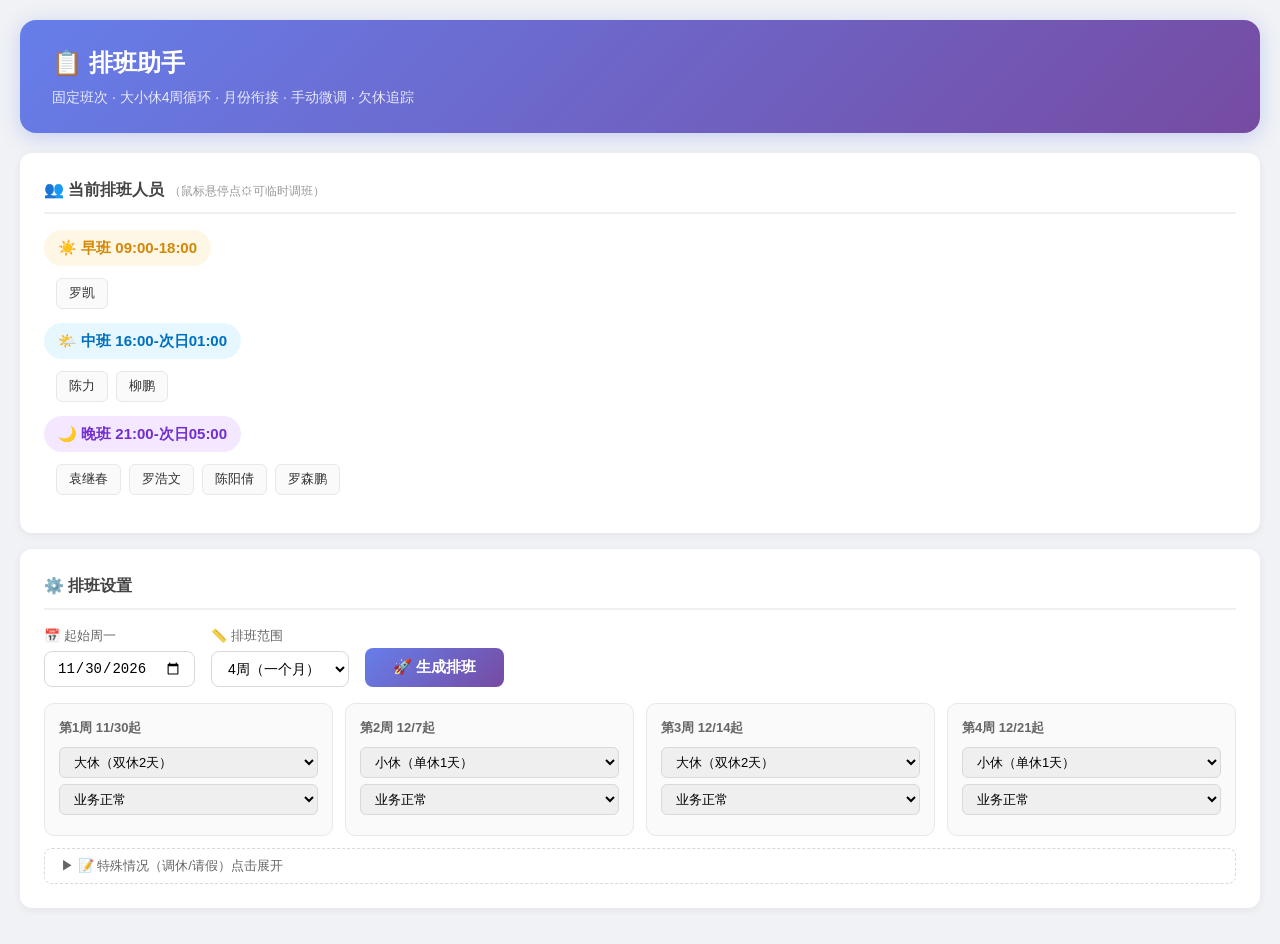
==== local.html @ 6498faba "v12: 月份衔接系统 - 上期状态自动继承、大小休交替衔接、欠休跨月补偿" ====
<!DOCTYPE html>
<html lang="zh-CN">
<head>
<meta charset="UTF-8">
<meta name="viewport" content="width=device-width,initial-scale=1.0">
<title>排班助手</title>
<style>
*{margin:0;padding:0;box-sizing:border-box}
body{font-family:-apple-system,BlinkMacSystemFont,"Segoe UI","PingFang SC","Microsoft YaHei",sans-serif;background:#f0f2f5;color:#333;line-height:1.6;padding:20px}
.container{max-width:1400px;margin:0 auto}
.header{background:linear-gradient(135deg,#667eea 0%,#764ba2 100%);color:#fff;padding:24px 32px;border-radius:16px;margin-bottom:20px;box-shadow:0 4px 20px rgba(102,126,234,.3)}
.header h1{font-size:24px;margin-bottom:4px}
.header p{opacity:.85;font-size:14px}
.card{background:#fff;border-radius:12px;padding:24px;margin-bottom:16px;box-shadow:0 2px 8px rgba(0,0,0,.06)}
.card h2{font-size:16px;color:#444;margin-bottom:16px;padding-bottom:10px;border-bottom:2px solid #f0f0f0}
.shift-group{margin-bottom:14px}
.shift-group-title{display:inline-flex;align-items:center;gap:8px;font-weight:600;font-size:15px;padding:6px 14px;border-radius:20px;margin-bottom:6px}
.shift-group-title.morning{background:#fff7e6;color:#d48806}
.shift-group-title.middle{background:#e6f7ff;color:#0070c0}
.shift-group-title.night{background:#f3e8ff;color:#722ed1}
.emp-tags{display:flex;flex-wrap:wrap;gap:8px;margin:6px 0 2px 12px}
.emp-tag{padding:4px 12px;border-radius:6px;font-size:13px;background:#fafafa;border:1px solid #e8e8e8;position:relative;cursor:default}
.emp-tag .gear-btn{display:none;position:absolute;top:-6px;right:-6px;width:18px;height:18px;border-radius:50%;background:#667eea;color:#fff;font-size:10px;line-height:18px;text-align:center;cursor:pointer;border:none}
.emp-tag:hover .gear-btn{display:block}
.override-badge{display:inline-block;font-size:10px;background:#ff4d4f;color:#fff;padding:0 5px;border-radius:8px;margin-left:4px}
.link-card{background:linear-gradient(135deg,#e8f5e9,#f1f8e9);border:1px solid #a5d6a7;border-radius:10px;padding:16px;margin-bottom:16px}
.link-card h3{font-size:14px;color:#2e7d32;margin-bottom:10px}
.link-card .info{font-size:13px;color:#555;margin-bottom:6px}
.link-card .debt-tag{display:inline-block;background:#fff3e0;color:#e65100;padding:2px 8px;border-radius:4px;font-size:12px;margin:2px}
.link-card .actions{margin-top:10px;display:flex;gap:8px}
.link-card .actions button{padding:6px 16px;border-radius:6px;font-size:13px;cursor:pointer;border:none;font-weight:600}
.btn-apply{background:#4caf50;color:#fff}
.btn-ignore{background:#e0e0e0;color:#666}
.modal-overlay{display:none;position:fixed;top:0;left:0;right:0;bottom:0;background:rgba(0,0,0,.4);z-index:1000;justify-content:center;align-items:center}
.modal-overlay.open{display:flex}
.modal{background:#fff;border-radius:14px;padding:28px;width:340px;box-shadow:0 8px 30px rgba(0,0,0,.2)}
.modal h3{font-size:17px;margin-bottom:16px;text-align:center}
.modal .options{display:flex;flex-direction:column;gap:10px}
.shift-option{padding:14px 16px;border:2px solid #e8e8e8;border-radius:10px;cursor:pointer;display:flex;align-items:center;gap:12px;transition:all .15s;font-size:14px}
.shift-option:hover{border-color:#667eea;background:#f8f7ff}
.shift-option.active{border-color:#667eea;background:#eef0ff;font-weight:600}
.shift-option .dot{width:12px;height:12px;border-radius:50%}
.shift-option .dot.morning{background:#faad14}
.shift-option .dot.middle{background:#1890ff}
.shift-option .dot.night{background:#722ed1}
.modal .actions{display:flex;gap:10px;margin-top:20px}
.modal .actions button{flex:1;padding:10px;border-radius:8px;font-size:14px;cursor:pointer;border:none;font-weight:600}
.btn-cancel{background:#f0f0f0;color:#666}
.btn-confirm{background:linear-gradient(135deg,#667eea,#764ba2);color:#fff}
.btn-reset{background:#fff7e6;color:#d48806;border:1px solid #ffe58f!important}
.modal .tip{font-size:12px;color:#999;text-align:center;margin-top:12px}
.controls{display:flex;flex-wrap:wrap;gap:16px;align-items:flex-end}
.control-item{display:flex;flex-direction:column;gap:4px}
.control-item label{font-size:13px;color:#666;font-weight:500}
.control-item select,.control-item input[type="date"]{padding:8px 12px;border:1px solid #d9d9d9;border-radius:8px;font-size:14px;background:#fff;cursor:pointer}
.btn-generate{padding:10px 28px;background:linear-gradient(135deg,#667eea,#764ba2);color:#fff;border:none;border-radius:8px;font-size:15px;font-weight:600;cursor:pointer;transition:all .2s;white-space:nowrap}
.btn-generate:hover{transform:translateY(-1px);box-shadow:0 4px 12px rgba(102,126,234,.4)}
.week-configs{margin-top:16px;display:flex;flex-wrap:wrap;gap:12px}
.week-config-card{flex:1;min-width:200px;border:1px solid #e8e8e8;border-radius:10px;padding:14px;background:#fafafa}
.week-config-card h4{font-size:13px;color:#666;margin-bottom:8px}
.week-config-card select{width:100%;padding:6px 10px;border:1px solid #d9d9d9;border-radius:6px;font-size:13px;margin-bottom:6px}
.special-toggle{background:none;border:1px dashed #d9d9d9;padding:8px 16px;border-radius:8px;cursor:pointer;font-size:13px;color:#666;width:100%;text-align:left;margin-top:12px}
.special-toggle:hover{border-color:#667eea;color:#667eea}
.special-panel{display:none;margin-top:12px;padding:16px;background:#fafafa;border-radius:8px}
.special-panel.open{display:block}
.leave-row{display:flex;align-items:center;gap:10px;margin-bottom:8px;font-size:13px;flex-wrap:wrap}
.leave-row input[type="checkbox"]{width:16px;height:16px;cursor:pointer}
#result{display:none}
.week-section{margin-bottom:24px;border:1px solid #e8e8e8;border-radius:10px;padding:16px;background:#fefefe}
.week-section h3{font-size:14px;color:#555;margin-bottom:12px;padding-bottom:8px;border-bottom:1px solid #f0f0f0}
.schedule-table{width:100%;border-collapse:collapse;font-size:14px}
.schedule-table th{padding:10px 8px;text-align:center;background:#fafafa;font-weight:600;border-bottom:2px solid #e8e8e8;font-size:13px}
.schedule-table th .date{font-size:12px;color:#999;font-weight:400}
.schedule-table th.weekend{color:#f5222d}
.schedule-table td{padding:8px;text-align:center;border-bottom:1px solid #f0f0f0}
.schedule-table td.name-cell{text-align:left;font-weight:600;padding-left:16px;white-space:nowrap}
.badge{display:inline-block;padding:4px 12px;border-radius:6px;font-size:12px;font-weight:600;cursor:pointer;transition:all .15s;user-select:none;min-width:36px}
.badge:hover{transform:scale(1.1);box-shadow:0 2px 6px rgba(0,0,0,.15)}
.badge.morning{background:#fff7e6;color:#d48806;border:1px solid #ffe58f}
.badge.middle{background:#e6f7ff;color:#0070c0;border:1px solid #91d5ff}
.badge.night{background:#f3e8ff;color:#722ed1;border:1px solid #d3adf7}
.badge.rest{background:#f6ffed;color:#52c41a;border:1px solid #b7eb8f}
.rest-tag{display:inline-block;padding:3px 10px;border-radius:12px;font-size:12px;font-weight:600;white-space:nowrap}
.rest-tag.double{background:#f6ffed;color:#389e0d}
.rest-tag.linked{background:#e6fffb;color:#08979c}
.rest-tag.single{background:#fffbe6;color:#d48806}
.rest-tag.split{background:#fff2e8;color:#d4380d}
.rest-tag.none{background:#fff1f0;color:#cf1322}
.group-sep td{padding:8px 16px;background:#f7f7f7;font-weight:600;font-size:13px;color:#666;text-align:left!important;border-bottom:2px solid #e8e8e8}
.stat-row td{background:#fafafa;font-size:12px;color:#888;padding:6px 8px}
.stat-row td.short{color:#cf1322;font-weight:600}
.stat-total td{border-top:2px solid #e8e8e8}
.analysis-grid{display:grid;grid-template-columns:repeat(auto-fill,minmax(240px,1fr));gap:12px}
.pcard{padding:14px;border-radius:10px;border:1px solid #e8e8e8}
.pcard .pname{font-weight:600;font-size:15px;margin-bottom:4px}
.pcard .pshift{font-size:12px;color:#999;margin-bottom:8px}
.pcard .pstats{font-size:13px;color:#666}
.pcard .pstats div{margin-bottom:3px}
.suggestions{list-style:none;padding:0}
.suggestions li{padding:10px 14px;margin-bottom:6px;border-radius:8px;font-size:13px;display:flex;align-items:flex-start;gap:8px}
.suggestions li.warn{background:#fffbe6;border:1px solid #ffe58f;color:#ad6800}
.suggestions li.error{background:#fff1f0;border:1px solid #ffa39e;color:#a8071a}
.suggestions li.ok{background:#f6ffed;border:1px solid #b7eb8f;color:#389e0d}
.summary-table{width:100%;border-collapse:collapse;font-size:13px;margin-top:12px}
.summary-table th,.summary-table td{padding:8px 12px;border:1px solid #e8e8e8;text-align:center}
.summary-table th{background:#fafafa;font-weight:600}
.summary-table td.warn-cell{background:#fffbe6;color:#d48806;font-weight:600}
.summary-table td.good-cell{background:#f6ffed;color:#389e0d}
.adjust-log{margin-top:12px;padding:12px;background:#fefbe8;border:1px solid #ffe58f;border-radius:8px}
.adjust-log h4{font-size:13px;color:#ad6800;margin-bottom:8px}
.adjust-log .log-item{font-size:12px;color:#666;padding:4px 0;border-bottom:1px dashed #f0e8c0}
.toast{position:fixed;bottom:30px;left:50%;transform:translateX(-50%) translateY(100px);padding:10px 24px;background:#333;color:#fff;border-radius:8px;font-size:14px;opacity:0;transition:all .3s;z-index:999;pointer-events:none}
.toast.show{transform:translateX(-50%) translateY(0);opacity:1}
.btn-export{padding:8px 20px;border:none;border-radius:8px;font-size:13px;cursor:pointer;margin-right:8px;color:#fff}
.btn-export:hover{opacity:.85}
@media(max-width:768px){body{padding:10px}.controls{flex-direction:column}.schedule-table{font-size:12px}.badge{padding:3px 8px;font-size:11px;min-width:28px}.analysis-grid{grid-template-columns:1fr}}
</style>
</head>
<body>
<div class="container">
<div class="header"><h1>📋 排班助手</h1><p>固定班次 · 大小休4周循环 · 月份衔接 · 手动微调 · 欠休追踪</p></div>
<div class="card" id="empCard"></div>
<div id="linkArea"></div>
<div class="card">
<h2>⚙️ 排班设置</h2>
<div class="controls">
<div class="control-item"><label>📅 起始周一</label><input type="date" id="weekStart"></div>
<div class="control-item"><label>📏 排班范围</label>
<select id="spanWeeks" onchange="onSpanChange()"><option value="1">1周</option><option value="2">2周</option><option value="4" selected>4周（一个月）</option></select>
</div>
<button class="btn-generate" onclick="doGenerate()">🚀 生成排班</button>
</div>
<div class="week-configs" id="weekConfigs"></div>
<button class="special-toggle" onclick="toggleSpecial()">▶ 📝 特殊情况（调休/请假）点击展开</button>
<div class="special-panel" id="specialPanel"></div>
</div>
<div id="result">
<div class="card">
<h2 id="resultHeader">📊 排班结果</h2>
<div style="margin-bottom:12px">
<button class="btn-export" style="background:#52c41a" onclick="exportCSV()">📥 导出CSV</button>
<button class="btn-export" style="background:#1890ff" onclick="saveAndLink()">💾 保存并记录衔接</button>
</div>
<div id="weeksContainer"></div>
</div>
<div class="card"><h2>📊 周期总览</h2><div id="summaryArea"></div></div>
<div class="card"><h2>📋 调整追踪</h2><div id="adjustLog"></div></div>
<div class="card"><h2>🔍 休息状态一览</h2><div class="analysis-grid" id="analysisGrid"></div></div>
<div class="card"><h2>💡 智能建议</h2><ul class="suggestions" id="suggestions"></ul></div>
</div>
</div>
<div class="modal-overlay" id="shiftModal">
<div class="modal">
<h3 id="modalTitle">调整班次</h3>
<div class="options" id="modalOptions"></div>
<div class="actions">
<button class="btn-reset" id="modalReset" onclick="resetOverride()">恢复默认</button>
<button class="btn-cancel" onclick="closeModal()">取消</button>
<button class="btn-confirm" onclick="confirmOverride()">确认</button>
</div>
<div class="tip">⚠️ 仅影响排班周期，不改变默认固定班次</div>
</div>
</div>
<div class="toast" id="toast"></div>
<script>
const EMPS=[
{name:'罗凯',shift:'morning'},
{name:'陈力',shift:'middle'},
{name:'柳鹏',shift:'middle'},
{name:'袁继春',shift:'night'},
{name:'罗浩文',shift:'night'},
{name:'陈阳倩',shift:'night'},
{name:'罗森鹏',shift:'night'}
];
const SI={
morning:{label:'早',full:'早班',time:'09:00-18:00',emoji:'☀️',hours:9},
middle:{label:'中',full:'中班',time:'16:00-次日01:00',emoji:'🌤️',hours:9},
night:{label:'晚',full:'晚班',time:'21:00-次日05:00',emoji:'🌙',hours:8}
};
const WD=['周一','周二','周三','周四','周五','周六','周日'];
let overrides={},allWeeks=[],leaves={},adjustments=[],editIdx=null,tempShift=null;
/* 衔接状态 */
let linkState=null;
const $=id=>document.getElementById(id);
const fmt=d=>d.getFullYear()+'-'+String(d.getMonth()+1).padStart(2,'0')+'-'+String(d.getDate()).padStart(2,'0');
const parse=s=>{const p=s.split('-').map(Number);return new Date(p[0],p[1]-1,p[2])};
const addD=(d,n)=>{const r=new Date(d);r.setDate(r.getDate()+n);return r};
const getShift=i=>overrides[i]||EMPS[i].shift;
function toast(m){const t=$('toast');t.textContent=m;t.classList.add('show');setTimeout(()=>t.classList.remove('show'),2500)}

/* ====== 初始化 ====== */
(function(){
const t=new Date(),dow=t.getDay(),diff=dow===0?-6:1-dow;
const mon=new Date(t);mon.setDate(t.getDate()+diff);
$('weekStart').value=fmt(mon);
renderEmpCard();renderSpecialPanel();onSpanChange();
loadLinkState();
})();

/* ====== 衔接系统 ====== */
function loadLinkState(){
const raw=localStorage.getItem('shift_link');
if(!raw){$('linkArea').innerHTML='';return}
try{linkState=JSON.parse(raw)}catch(e){linkState=null;return}
renderLinkCard();
}

function renderLinkCard(){
if(!linkState){$('linkArea').innerHTML='';return}
const nextType=linkState.lastType==='big'?'small':'big';
const nextLabel=nextType==='big'?'大休（双休）':'小休（单休）';
let h='<div class="link-card"><h3>📎 检测到上期排班记录</h3>';
h+='<div class="info">📅 上期：'+linkState.startDate+' ~ '+linkState.endDate+'（共'+linkState.numWeeks+'周）</div>';
h+='<div class="info">🔄 上期末周类型：'+(linkState.lastType==='big'?'大休':'小休')+' → 本期首周建议：<strong>'+nextLabel+'</strong></div>';
h+='<div class="info">🔄 轮换位置：中班第'+linkState.rotIdx+'轮 · 晚班第'+linkState.rotIdx+'轮</div>';
/* 欠休 */
let hasDebt=false;
h+='<div class="info">💰 欠休继承：';
EMPS.forEach((e,i)=>{
const d=linkState.debt[i]||0;
if(d>0){h+='<span class="debt-tag">'+e.name+' +'+d+'天</span>';hasDebt=true}
});
if(!hasDebt)h+='<span style="color:#4caf50">无欠休 ✅</span>';
h+='</div>';
h+='<div class="actions"><button class="btn-apply" onclick="applyLink()">✅ 应用衔接</button>';
h+='<button class="btn-ignore" onclick="ignoreLink()">🔄 忽略，重新开始</button></div></div>';
$('linkArea').innerHTML=h;
}

function applyLink(){
if(!linkState)return;
/* 设置每周类型：从上期末周的反面开始交替 */
const n=+$('spanWeeks').value;
const startType=linkState.lastType==='big'?'small':'big';
for(let w=0;w<n;w++){
const el=$('wt_'+w);
if(el){
if(w%2===0)el.value=startType;
else el.value=startType==='big'?'small':'big';
}
}
/* 设置起始日期为上期结束后的下一个周一 */
const nextMon=addD(parse(linkState.endDate),1);
$('weekStart').value=fmt(nextMon);
toast('✅ 已应用上期衔接，大小休已自动交替');
}

function ignoreLink(){
linkState=null;
localStorage.removeItem('shift_link');
$('linkArea').innerHTML='';
toast('已忽略上期记录');
}

function saveAndLink(){
if(!allWeeks.length)return;
/* 计算每人在这一轮排班后的欠休余额 */
const debt={};
EMPS.forEach((e,i)=>{
const shouldRest=allWeeks.reduce((s,w)=>s+(w.type==='big'?2:w.type==='small'?1:2),0);
let actualRest=0;
allWeeks.forEach(wk=>{for(let d=0;d<7;d++)if(!wk.sched[i][d])actualRest++});
/* 继承上期欠休 */
const inherited=(linkState&&linkState.debt[i])||0;
debt[i]=Math.max(0,shouldRest-actualRest+inherited);
});
const lastWk=allWeeks[allWeeks.length-1];
const endDate=fmt(addD(lastWk.monday,6));
const state={
startDate:fmt(allWeeks[0].monday),
endDate:endDate,
numWeeks:allWeeks.length,
lastType:lastWk.type,
rotIdx:(linkState?linkState.rotIdx:0)+allWeeks.length,
debt:debt,
savedAt:new Date().toLocaleString('zh-CN')
};
localStorage.setItem('shift_link',JSON.stringify(state));
/* 也存历史 */
const h=JSON.parse(localStorage.getItem('shift_hist')||'[]');
h.unshift({start:fmt(allWeeks[0].monday),weeks:allWeeks.map(w=>({monday:fmt(w.monday),type:w.type,biz:w.biz,sched:w.sched})),adjustments,savedAt:state.savedAt});
if(h.length>20)h.pop();
localStorage.setItem('shift_hist',JSON.stringify(h));
linkState=state;
renderLinkCard();
toast('💾 已保存！下次排班将自动衔接本期');
}

/* ====== 员工卡片 ====== */
function renderEmpCard(){
const g={morning:[],middle:[],night:[]};
EMPS.forEach((e,i)=>g[getShift(i)].push(i));
let h='<h2>👥 当前排班人员 <span style="font-size:12px;color:#999;font-weight:400">（鼠标悬停点⚙可临时调班）</span></h2>';
for(const[s,idxs] of Object.entries(g)){
if(!idxs.length)continue;
const si=SI[s];
h+='<div class="shift-group"><div class="shift-group-title '+s+'">'+si.emoji+' '+si.full+' '+si.time+'</div>';
h+='<div class="emp-tags">';
for(const i of idxs){
h+='<span class="emp-tag">'+EMPS[i].name+(overrides[i]?'<span class="override-badge">临</span>':'');
h+='<button class="gear-btn" onclick="openModal('+i+')">⚙</button></span>';
}
h+='</div></div>';
}
$('empCard').innerHTML=h;
}

/* ====== 多周配置 ====== */
function onSpanChange(){
const n=+$('spanWeeks').value;
/* 确定首周类型：有衔接状态就交替，没有就默认大小交替 */
let startType='big';
if(linkState)startType=linkState.lastType==='big'?'small':'big';
let h='';
for(let w=0;w<n;w++){
const def=w%2===0?startType:(startType==='big'?'small':'big');
const mon=addD(parse($('weekStart').value||fmt(new Date())),w*7);
h+='<div class="week-config-card"><h4>第'+(w+1)+'周 '+(mon.getMonth()+1)+'/'+mon.getDate()+'起</h4>';
h+='<select id="wt_'+w+'">';
h+='<option value="big"'+(def==='big'?' selected':'')+'>大休（双休2天）</option>';
h+='<option value="small"'+(def==='small'?' selected':'')+'>小休（单休1天）</option>';
h+='<option value="busy">繁忙（全员上，欠休后补）</option>';
h+='</select>';
h+='<select id="bz_'+w+'"><option value="normal">业务正常</option><option value="light">业务宽松</option></select>';
h+='</div>';
}
$('weekConfigs').innerHTML=h;
}

/* ====== 临时调班弹窗 ====== */
function openModal(i){
editIdx=i;tempShift=getShift(i);
$('modalTitle').textContent='调整 '+EMPS[i].name+' 的班次';
$('modalReset').style.display=overrides[i]?'block':'none';
let h='';
for(const[k,si] of Object.entries(SI)){
const act=k===tempShift?'active':'';
const def=k===EMPS[i].shift?' (默认)':'';
h+='<div class="shift-option '+act+'" onclick="pickShift(this,\''+k+'\')"><span class="dot '+k+'"></span><span>'+si.emoji+' '+si.full+' '+si.time+def+'</span></div>';
}
$('modalOptions').innerHTML=h;
$('shiftModal').classList.add('open');
}
function pickShift(el,s){document.querySelectorAll('.shift-option').forEach(o=>o.classList.remove('active'));el.classList.add('active');tempShift=s}
function confirmOverride(){
if(editIdx===null)return;
if(tempShift===EMPS[editIdx].shift)delete overrides[editIdx];else overrides[editIdx]=tempShift;
closeModal();renderEmpCard();
if(allWeeks.length)doGenerate();
toast(EMPS[editIdx].name+' → '+SI[getShift(editIdx)].full);
}
function resetOverride(){if(editIdx===null)return;delete overrides[editIdx];closeModal();renderEmpCard();if(allWeeks.length)doGenerate();toast(EMPS[editIdx].name+' 恢复默认')}
function closeModal(){$('shiftModal').classList.remove('open');editIdx=null}
function toggleSpecial(){$('specialPanel').classList.toggle('open')}
function renderSpecialPanel(){
let h='<p style="font-size:13px;color:#666;margin-bottom:10px">勾选有特殊情况的员工：</p>';
EMPS.forEach((e,i)=>{
h+='<div class="leave-row"><input type="checkbox" id="lv'+i+'">';
h+='<span style="min-width:60px;font-weight:600">'+e.name+'</span>';
h+='<select id="lt'+i+'"><option value="leave">请假</option><option value="dayoff">调休</option></select>';
h+='<span style="font-size:12px;color:#999">哪几天：</span>';
for(let d=0;d<7;d++)h+='<label style="font-size:12px"><input type="checkbox" class="ld'+i+'" value="'+d+'"> '+WD[d]+'</label>';
h+='</div>';
});
$('specialPanel').innerHTML=h;
}
function syncLeaves(){
leaves={};
EMPS.forEach((e,i)=>{
if(!$('lv'+i)||!$('lv'+i).checked)return;
const ds=[];document.querySelectorAll('.ld'+i).forEach(c=>{if(c.checked)ds.push(+c.value)});
if(ds.length)leaves[i]={type:$('lt'+i).value,days:ds};
});
}

/* ====== 核心排班算法 v12 ====== */
function doGenerate(){
const ds=$('weekStart').value;
if(!ds){toast('请先选择日期');return}
let d=parse(ds);
const dow=d.getDay(),diff=dow===0?-6:1-dow;
const startMon=addD(d,diff);
$('weekStart').value=fmt(startMon);
syncLeaves();
const numWeeks=+$('spanWeeks').value;
allWeeks=[];adjustments=[];
/* 继承上期欠休 */
let debt={};
EMPS.forEach((e,i)=>debt[i]=(linkState?linkState.debt[i]:0)||0);
/* 轮换起点 */
let rot=(linkState?linkState.rotIdx:0)||0;

for(let w=0;w<numWeeks;w++){
const wMon=addD(startMon,w*7);
const wType=$('wt_'+w)?$('wt_'+w).value:(w%2===0?'big':'small');
const bizLv=$('bz_'+w)?$('bz_'+w).value:'normal';
const sched=EMPS.map(()=>[true,true,true,true,true,true,true]);
/* 请假标记 */
for(const[idx,info] of Object.entries(leaves)){
for(const dd of info.days)sched[+idx][dd]=false;
}
if(wType==='busy'){
/* 繁忙全员上，累计欠休2天（大休标准） */
EMPS.forEach((e,i)=>{debt[i]+=2});
}else{
const groups={morning:[],middle:[],night:[]};
EMPS.forEach((e,i)=>groups[getShift(i)].push(i));
/* 每人本周应休 = 基础 + min(欠休,1) */
const target={};
EMPS.forEach((e,i)=>{
const base=wType==='big'?2:1;
const bonus=Math.min(debt[i],1);
target[i]=base+bonus;
});
schedMorning(groups.morning,target,sched,wType,bizLv);
schedMiddle(groups.middle,target,sched,wType,bizLv,rot+w);
schedNight(groups.night,target,sched,wType,bizLv,rot+w);
/* 扣减已补偿的欠休 */
EMPS.forEach((e,i)=>{
const base=wType==='big'?2:1;
const actual=cntRest(sched,i);
const compensated=actual-base;
if(compensated>0)debt[i]=Math.max(0,debt[i]-compensated);
});
}
allWeeks.push({monday:wMon,type:wType,biz:bizLv,sched});
}
renderAllWeeks();
$('result').style.display='block';
toast('✅ '+numWeeks+'周排班已生成');
}

/* ---- 早班（1人）---- */
function schedMorning(idxs,target,sched,wType,bizLv){
if(!idxs.length)return;
const i=idxs[0];
const t=target[i];
if(t>=2){
/* 双休：宽松→周六日，正常→周四五（周末在岗）*/
if(bizLv==='light'){off(sched,i,5);off(sched,i,6)}
else{off(sched,i,3);off(sched,i,4)}
if(t>=3)off(sched,i,bizLv==='light'?4:2); /* 补休 */
}else if(t>=1){
off(sched,i,6); /* 单休周日 */
}
}

/* ---- 中班（2人）---- */
function schedMiddle(idxs,target,sched,wType,bizLv,rot){
if(idxs.length<2)return;
/* 交替：a值班周末，b休周末 */
const a=idxs[rot%2],b=idxs[(rot+1)%2];
if(wType==='big'){
const tB=target[b],tA=target[a];
/* b休周六日（或含补休），a休工作日连休 */
if(tB>=2){off(sched,b,5);off(sched,b,6)}
if(tB>=3)off(sched,b,4);
if(tA>=2){off(sched,a,1);off(sched,a,2)}
if(tA>=3)off(sched,a,0);
}else{
/* 小休拆半：a周六休 b周日休 */
const tA=target[a],tB=target[b];
if(tA>=1)off(sched,a,5);
if(tB>=1)off(sched,b,6);
if(tA>=2)off(sched,a,1); /* 补休工作日 */
if(tB>=2)off(sched,b,2);
}
}

/* ---- 晚班（4人，工作日每天2人）---- */
function schedNight(idxs,target,sched,wType,bizLv,rot){
if(idxs.length<2)return;
const n=idxs.length;
if(wType==='big'){
/* 大休：4人各休2天连休，错开分布 */
const plans=[
[[0,1],[2,3],[4,5],[5,6]],
[[0,1],[2,3],[5,6],[4,5]],
[[5,6],[0,1],[2,3],[3,4]],
[[4,5],[5,6],[0,1],[2,3]],
[[1,2],[3,4],[5,6],[0,6]],
[[2,3],[4,5],[0,1],[5,6]]
];
let best=null;
for(let pi=0;pi<plans.length;pi++){
const p=plans[(pi+rot)%plans.length];
if(validatePlan(idxs,sched,p,target))
{best=p;break}
}
if(!best)best=plans[rot%plans.length];
for(let j=0;j<n&&j<best.length;j++){
const i=idxs[j],t=target[i];
if(t>=2){off(sched,i,best[j][0]);off(sched,i,best[j][1])}
else if(t>=1)off(sched,i,best[j][0]);
if(t>=3){
for(let d=0;d<7;d++){
if(sched[i][d]&&!best[j].includes(d)&&canOff(idxs,sched,i,d,2,1)){off(sched,i,d);break}
}
}
}
}else{
/* 小休：拆半均衡，前半周六后半周日 */
const half=Math.ceil(n/2);
const order=rotArr(idxs,rot);
for(let j=0;j<order.length;j++){
const i=order[j],t=target[i];
if(t<=0)continue;
if(j<half)off(sched,i,5);else off(sched,i,6);
if(t>=2){
for(let d=0;d<5;d++){
if(sched[i][d]&&canOff(idxs,sched,i,d,2,1)){off(sched,i,d);break}
}
}
}
}
}

function validatePlan(idxs,sched,plan,target){
const n=idxs.length;const offCnt=Array(7).fill(0);
for(let j=0;j<n&&j<plan.length;j++){
const i=idxs[j],t=target[i];
if(t>=2){offCnt[plan[j][0]]++;offCnt[plan[j][1]]++}
else if(t>=1)offCnt[plan[j][0]]++;
}
for(let d=0;d<7;d++){
let unavail=offCnt[d];
for(const i of idxs)if(!sched[i][d])unavail++;
const on=n-unavail;
if(d<5&&on<2)return false;
if(d>=5&&on<1)return false;
}
let s5=0,s6=0;
for(const i of idxs){if(!sched[i][5])s5++;if(!sched[i][6])s6++}
s5+=offCnt[5];s6+=offCnt[6];
if(Math.abs((n-s5)-(n-s6))>1)return false;
return true;
}

function canOff(idxs,sched,ei,d,wdN,weN){
let c=0;for(const i of idxs)if(i!==ei&&sched[i][d])c++;
return c>=(d<5?wdN:weN);
}
function rotArr(a,n){const r=n%a.length;return[...a.slice(r),...a.slice(0,r)]}
function cntRest(sched,i){let c=0;for(let d=0;d<7;d++)if(!sched[i][d])c++;return c}
function off(sched,i,d){sched[i][d]=false}

/* ====== 渲染 ====== */
function renderAllWeeks(){
let h='';
allWeeks.forEach((wk,wi)=>{
const end=addD(wk.monday,6);
const tl=wk.type==='big'?'大休（双休）':wk.type==='small'?'小休（单休）':'繁忙（全员上）';
h+='<div class="week-section"><h3>第'+(wi+1)+'周：'+(wk.monday.getMonth()+1)+'/'+wk.monday.getDate()+' - '+(end.getMonth()+1)+'/'+end.getDate()+' · '+tl+'</h3>';
h+='<div style="overflow-x:auto"><table class="schedule-table">';
h+=renderWeekTable(wk,wi);
h+='</table></div></div>';
});
$('weeksContainer').innerHTML=h;
renderSummary();renderAdjustLog();renderAnalysis();renderSuggestions();
}

function renderWeekTable(wk,wi){
const dates=[];for(let i=0;i<7;i++)dates.push(addD(wk.monday,i));
let h='<thead><tr><th style="min-width:80px">姓名</th>';
dates.forEach((d,i)=>{h+='<th class="'+(i>=5?'weekend':'')+'">'+WD[i]+'<br><span class="date">'+(d.getMonth()+1)+'/'+d.getDate()+'</span></th>'});
h+='<th style="min-width:90px">本周状态</th></tr></thead><tbody>';
const gm={morning:[],middle:[],night:[]};
EMPS.forEach((e,i)=>gm[getShift(i)].push(i));
for(const s of['morning','middle','night']){
const idxs=gm[s];if(!idxs.length)continue;
const si=SI[s];
h+='<tr class="group-sep"><td colspan="9">'+si.emoji+' '+si.full+' '+si.time+'</td></tr>';
for(const i of idxs){
const a=analyzeOne(wk.sched,i);
h+='<tr><td class="name-cell">'+EMPS[i].name+'</td>';
for(let d=0;d<7;d++){
if(wk.sched[i][d])h+='<td><span class="badge '+s+'" onclick="toggleCell('+wi+','+i+','+d+')">'+si.label+'</span></td>';
else h+='<td><span class="badge rest" onclick="toggleCell('+wi+','+i+','+d+')">休</span></td>';
}
h+='<td>'+statusTag(a)+'</td></tr>';
}
}
/* 统计行 */
h+='<tr class="stat-row stat-total"><td style="text-align:right;font-weight:600">在岗总人数</td>';
for(let d=0;d<7;d++){let c=0;EMPS.forEach((e,i)=>{if(wk.sched[i][d])c++});h+='<td>'+c+'人</td>'}
h+='<td></td></tr>';
for(const s of['morning','middle','night']){
const idxs=gm[s];if(!idxs.length)continue;
const si=SI[s];const wdN=s==='morning'?1:2;
const weN=s==='morning'?(wk.biz==='light'?0:1):1;
h+='<tr class="stat-row"><td style="text-align:right;font-size:11px">'+si.label+'班</td>';
for(let d=0;d<7;d++){
let c=0;for(const i of idxs)if(wk.sched[i][d])c++;
const need=d<5?wdN:(wk.type==='busy'?wdN:weN);
h+='<td class="'+(c<need?'short':'')+'">'+c+'/'+need+'人</td>';
}
h+='<td></td></tr>';
}
return h+'</tbody>';
}

function toggleCell(wi,ei,d){
const before=allWeeks[wi].sched[ei][d];
allWeeks[wi].sched[ei][d]=!before;
const wk=allWeeks[wi];const dt=addD(wk.monday,d);
adjustments.push({emp:EMPS[ei].name,week:wi+1,day:WD[d],date:(dt.getMonth()+1)+'/'+dt.getDate(),from:before?'上班':'休息',to:before?'休息':'上班'});
renderAllWeeks();
toast(EMPS[ei].name+' '+WD[d]+' → '+(allWeeks[wi].sched[ei][d]?'上班':'休息'));
}

/* ====== 分析 ====== */
function analyzeOne(sched,i){
const rest=[],work=[];
for(let d=0;d<7;d++){if(sched[i][d])work.push(d);else rest.push(d)}
let type,label;
if(rest.length===0){type='none';label='⛔ 无休'}
else if(rest.length===1){type='single';label='🟡 单休'}
else{
const sorted=[...rest].sort((a,b)=>a-b);
let linked=false;
for(let j=0;j<sorted.length-1;j++)if(sorted[j+1]-sorted[j]===1)linked=true;
if(sorted.includes(0)&&sorted.includes(6))linked=true;
if(rest.length===2){
if(sorted[0]===5&&sorted[1]===6){type='double';label='🟢 双休'}
else if(linked){type='linked';label='🔵 连休'}
else{type='split';label='🟠 拆休'}
}else{
type=linked?'linked':'split';
label=(linked?'🔵 连休':'🟠 拆休')+rest.length+'天';
}
}
const desc=rest.map(d=>WD[d]).join('+');
let maxCon=0,cur=0;
for(let d=0;d<7;d++){if(sched[i][d]){cur++;maxCon=Math.max(maxCon,cur)}else cur=0}
return{rest,work,type,label,desc,maxCon,totalWork:work.length,totalRest:rest.length};
}
function statusTag(a){return'<span class="rest-tag '+a.type+'">'+a.label+'<div style="font-size:10px;color:#999">'+a.desc+'</div></span>'}

/* ====== 总览 ====== */
function renderSummary(){
let h='<table class="summary-table"><thead><tr><th>姓名</th><th>班次</th>';
allWeeks.forEach((w,i)=>h+='<th>第'+(i+1)+'周</th>');
h+='<th>总上班</th><th>总休息</th><th>应休</th><th>继承欠休</th><th>差额</th><th>状态</th></tr></thead><tbody>';
EMPS.forEach((e,i)=>{
const si=SI[getShift(i)];
let tw=0,tr=0,shouldRest=0;
const inherited=(linkState?linkState.debt[i]:0)||0;
h+='<tr><td style="font-weight:600">'+e.name+'</td><td>'+si.emoji+si.label+'</td>';
allWeeks.forEach(wk=>{
const a=analyzeOne(wk.sched,i);
tw+=a.totalWork;tr+=a.totalRest;
shouldRest+=wk.type==='big'?2:wk.type==='small'?1:2;
h+='<td>'+statusTag(a)+'</td>';
});
const totalShould=shouldRest+inherited;
const diff=tr-totalShould;
const cls=diff<0?'warn-cell':diff===0?'good-cell':'';
const sta=diff===0?'✅达标':diff>0?'ℹ️多休'+diff+'天':'⚠️欠休'+(-diff)+'天';
h+='<td>'+tw+'天</td><td>'+tr+'天</td><td>'+shouldRest+'天</td>';
h+='<td>'+(inherited>0?inherited+'天':'0')+'</td>';
h+='<td class="'+cls+'">'+diff+'天</td><td>'+sta+'</td></tr>';
});
h+='</tbody></table>';
$('summaryArea').innerHTML=h;
}

/* ====== 调整追踪 ====== */
function renderAdjustLog(){
if(!adjustments.length){
$('adjustLog').innerHTML='<div style="color:#999;font-size:13px;text-align:center;padding:12px">暂无手动调整。点击标签可修改。</div>';return;
}
let h='<div class="adjust-log"><h4>📋 手动调整记录（'+adjustments.length+'次）</h4>';
const balance={};
EMPS.forEach((e,i)=>balance[i]=0);
adjustments.forEach(a=>{
const idx=EMPS.findIndex(e=>e.name===a.emp);
if(idx>=0){
if(a.from==='休息'&&a.to==='上班')balance[idx]--;
if(a.from==='上班'&&a.to==='休息')balance[idx]++;
}
});
adjustments.forEach(a=>{
h+='<div class="log-item">'+(a.to==='上班'?'⚠️':'✅')+' <strong>'+a.emp+'</strong> 第'+a.week+'周'+a.day+'('+a.date+') '+a.from+'→'+a.to+'</div>';
});
h+='<div style="margin-top:10px;padding-top:8px;border-top:1px solid #e8d890"><strong>累计影响：</strong>';
let hasImpact=false;
EMPS.forEach((e,i)=>{
if(balance[i]!==0){
hasImpact=true;
const c=balance[i]<0?'#cf1322':'#389e0d';
const t=balance[i]>0?'多休'+balance[i]+'天':'欠休'+(-balance[i])+'天';
h+='<span style="margin-right:12px;color:'+c+'">'+e.name+' '+t+'</span>';
}
});
if(!hasImpact)h+='<span style="color:#999">无净影响</span>';
h+='</div></div>';
$('adjustLog').innerHTML=h;
}

function renderAnalysis(){
let h='';
EMPS.forEach((e,i)=>{
const si=SI[getShift(i)];
let tw=0,tr=0;
const weekLines=allWeeks.map((wk,wi)=>{
const a=analyzeOne(wk.sched,i);tw+=a.totalWork;tr+=a.totalRest;
return'<div style="font-size:11px;margin:2px 0">W'+(wi+1)+': '+a.label+' '+a.desc+'</div>';
}).join('');
h+='<div class="pcard"><div class="pname">'+e.name+'</div>';
h+='<div class="pshift">'+si.emoji+' '+si.full+'</div>';
h+='<div class="pstats"><div>📅 上班<strong>'+tw+'</strong>天 休息<strong>'+tr+'</strong>天</div></div>'+weekLines+'</div>';
});
$('analysisGrid').innerHTML=h;
}

function renderSuggestions(){
const ss=[];
EMPS.forEach((e,i)=>{
let totalRest=0;
allWeeks.forEach((wk,wi)=>{
const a=analyzeOne(wk.sched,i);totalRest+=a.totalRest;
if(a.type==='none')ss.push({lv:'error',t:e.name+' 第'+(wi+1)+'周无休息！'});
if(a.type==='split')ss.push({lv:'warn',t:e.name+' 第'+(wi+1)+'周休息拆开（'+a.desc+'），建议调成连休'});
if(a.maxCon>=6)ss.push({lv:'error',t:e.name+' 第'+(wi+1)+'周连续工作'+a.maxCon+'天'});
});
const shouldRest=allWeeks.reduce((s,w)=>s+(w.type==='big'?2:w.type==='small'?1:2),0);
const inherited=(linkState?linkState.debt[i]:0)||0;
const diff=totalRest-(shouldRest+inherited);
if(diff<=-2)ss.push({lv:'error',t:e.name+' 周期内少休'+(-diff)+'天，急需补休！'});
else if(diff===-1)ss.push({lv:'warn',t:e.name+' 少休1天，建议后续补休'});
if(inherited>0)ss.push({lv:'warn',t:e.name+' 从上期继承'+inherited+'天欠休，本期需补偿'});
});
/* 缺员检查 */
const gm={morning:[],middle:[],night:[]};
EMPS.forEach((e,i)=>gm[getShift(i)].push(i));
allWeeks.forEach((wk,wi)=>{
for(const s of['morning','middle','night']){
const idxs=gm[s];if(!idxs.length)continue;
const wdN=s==='morning'?1:2;const weN=s==='morning'?(wk.biz==='light'?0:1):1;
for(let d=0;d<7;d++){
let c=0;for(const ii of idxs)if(wk.sched[ii][d])c++;
const need=d<5?wdN:(wk.type==='busy'?wdN:weN);
if(c<need)ss.push({lv:'warn',t:'第'+(wi+1)+'周'+WD[d]+SI[s].full+'缺'+(need-c)+'人'});
}
}
});
if(allWeeks.length===4){
const types=allWeeks.map(w=>w.type);
const bc=types.filter(t=>t==='big').length,sc=types.filter(t=>t==='small').length;
if(bc!==2||sc!==2)ss.push({lv:'warn',t:'当前4周：大休'+bc+'次、小休'+sc+'次、繁忙'+(4-bc-sc)+'次。标准2大+2小，繁忙欠休已追踪。'});
}
if(!ss.length)ss.push({lv:'ok',t:'✅ 排班良好！休息均衡，班次覆盖充足。'});
$('suggestions').innerHTML=ss.map(s=>'<li class="'+s.lv+'"><span>'+(s.lv==='error'?'🔴':s.lv==='warn'?'🟡':'🟢')+'</span><span>'+s.t+'</span></li>').join('');
}

/* ====== 导出 ====== */
function exportCSV(){
if(!allWeeks.length)return;
let csv='\uFEFF';
allWeeks.forEach((wk,wi)=>{
csv+='第'+(wi+1)+'周 ('+(wk.type==='big'?'大休':wk.type==='small'?'小休':'繁忙')+')\n';
csv+='姓名';
for(let d=0;d<7;d++){const dt=addD(wk.monday,d);csv+=','+WD[d]+'('+(dt.getMonth()+1)+'/'+dt.getDate()+')';}
csv+=',状态\n';
EMPS.forEach((e,i)=>{
csv+=e.name;
for(let d=0;d<7;d++)csv+=','+(wk.sched[i][d]?SI[getShift(i)].label+'班':'休息');
const a=analyzeOne(wk.sched,i);csv+=','+a.desc+'\n';
});csv+='\n';
});
const b=new Blob([csv],{type:'text/csv;charset=utf-8;'});
const a=document.createElement('a');a.href=URL.createObjectURL(b);
a.download='排班表_'+fmt(allWeeks[0].monday)+'.csv';a.click();
toast('📥 已导出CSV');
}
</script>
</body>
</html>
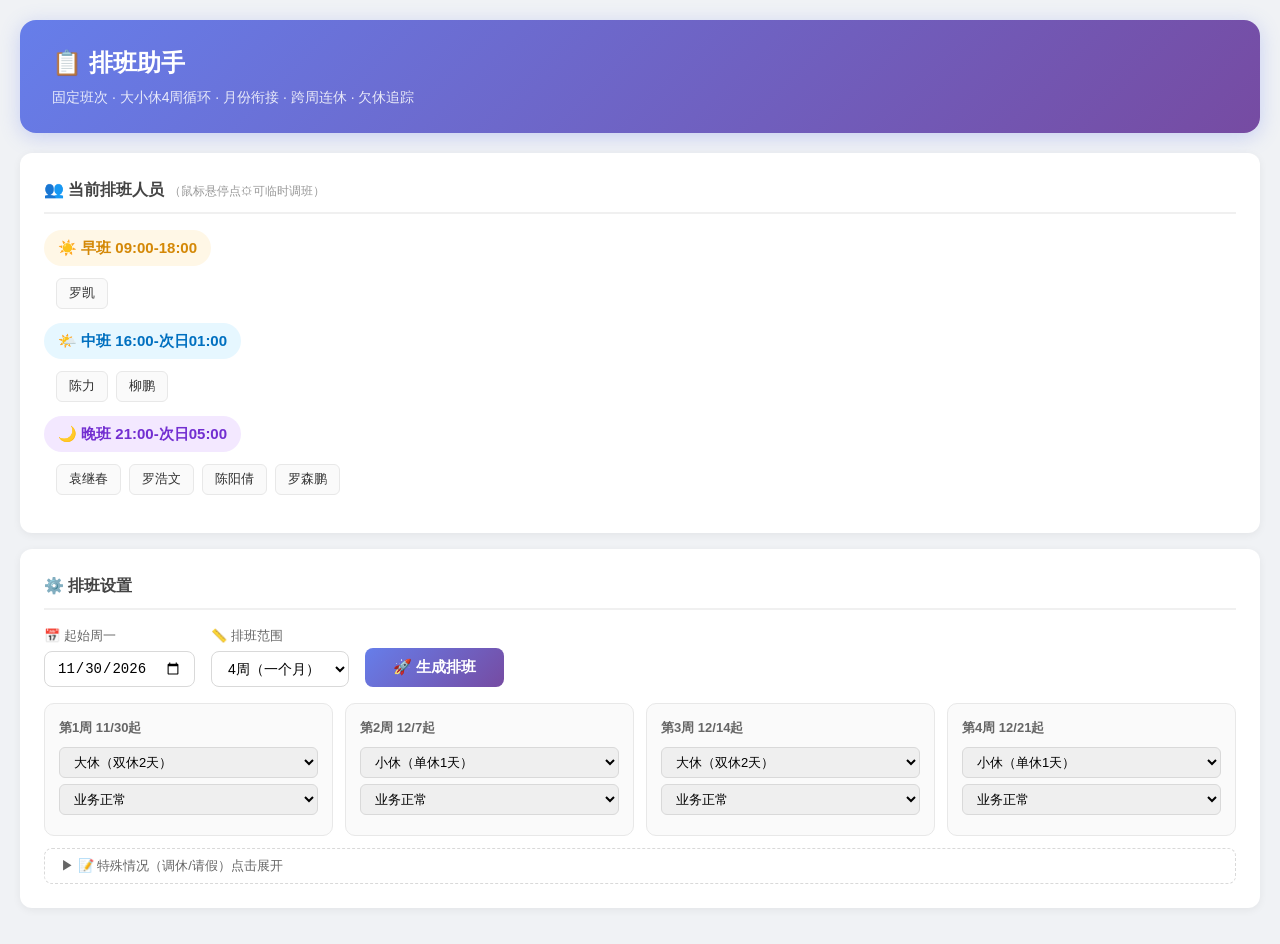
==== commit 142b63fd: "v13: 加3周选项+跨周连休支持+修复日期问题" ====
--- a/local.html
+++ b/local.html
@@ -33,12 +33,12 @@
 .btn-ignore{background:#e0e0e0;color:#666}
 .modal-overlay{display:none;position:fixed;top:0;left:0;right:0;bottom:0;background:rgba(0,0,0,.4);z-index:1000;justify-content:center;align-items:center}
 .modal-overlay.open{display:flex}
-.modal{background:#fff;border-radius:14px;padding:28px;width:340px;box-shadow:0 8px 30px rgba(0,0,0,.2)}
+.modal{background:#fff;border-radius:14px;padding:28px;width:380px;max-width:95vw;box-shadow:0 8px 30px rgba(0,0,0,.2)}
 .modal h3{font-size:17px;margin-bottom:16px;text-align:center}
 .modal .options{display:flex;flex-direction:column;gap:10px}
-.shift-option{padding:14px 16px;border:2px solid #e8e8e8;border-radius:10px;cursor:pointer;display:flex;align-items:center;gap:12px;transition:all .15s;font-size:14px}
-.shift-option:hover{border-color:#667eea;background:#f8f7ff}
-.shift-option.active{border-color:#667eea;background:#eef0ff;font-weight:600}
+.shift-option,.cross-option{padding:14px 16px;border:2px solid #e8e8e8;border-radius:10px;cursor:pointer;display:flex;align-items:center;gap:12px;transition:all .15s;font-size:14px}
+.shift-option:hover,.cross-option:hover{border-color:#667eea;background:#f8f7ff}
+.shift-option.active,.cross-option.active{border-color:#667eea;background:#eef0ff;font-weight:600}
 .shift-option .dot{width:12px;height:12px;border-radius:50%}
 .shift-option .dot.morning{background:#faad14}
 .shift-option .dot.middle{background:#1890ff}
@@ -56,7 +56,7 @@
 .btn-generate{padding:10px 28px;background:linear-gradient(135deg,#667eea,#764ba2);color:#fff;border:none;border-radius:8px;font-size:15px;font-weight:600;cursor:pointer;transition:all .2s;white-space:nowrap}
 .btn-generate:hover{transform:translateY(-1px);box-shadow:0 4px 12px rgba(102,126,234,.4)}
 .week-configs{margin-top:16px;display:flex;flex-wrap:wrap;gap:12px}
-.week-config-card{flex:1;min-width:200px;border:1px solid #e8e8e8;border-radius:10px;padding:14px;background:#fafafa}
+.week-config-card{flex:1;min-width:180px;border:1px solid #e8e8e8;border-radius:10px;padding:14px;background:#fafafa}
 .week-config-card h4{font-size:13px;color:#666;margin-bottom:8px}
 .week-config-card select{width:100%;padding:6px 10px;border:1px solid #d9d9d9;border-radius:6px;font-size:13px;margin-bottom:6px}
 .special-toggle{background:none;border:1px dashed #d9d9d9;padding:8px 16px;border-radius:8px;cursor:pointer;font-size:13px;color:#666;width:100%;text-align:left;margin-top:12px}
@@ -83,6 +83,7 @@
 .rest-tag{display:inline-block;padding:3px 10px;border-radius:12px;font-size:12px;font-weight:600;white-space:nowrap}
 .rest-tag.double{background:#f6ffed;color:#389e0d}
 .rest-tag.linked{background:#e6fffb;color:#08979c}
+.rest-tag.cross{background:#f0f5ff;color:#2f54eb}
 .rest-tag.single{background:#fffbe6;color:#d48806}
 .rest-tag.split{background:#fff2e8;color:#d4380d}
 .rest-tag.none{background:#fff1f0;color:#cf1322}
@@ -118,7 +119,7 @@
 </head>
 <body>
 <div class="container">
-<div class="header"><h1>📋 排班助手</h1><p>固定班次 · 大小休4周循环 · 月份衔接 · 手动微调 · 欠休追踪</p></div>
+<div class="header"><h1>📋 排班助手</h1><p>固定班次 · 大小休4周循环 · 月份衔接 · 跨周连休 · 欠休追踪</p></div>
 <div class="card" id="empCard"></div>
 <div id="linkArea"></div>
 <div class="card">
@@ -126,7 +127,7 @@
 <div class="controls">
 <div class="control-item"><label>📅 起始周一</label><input type="date" id="weekStart"></div>
 <div class="control-item"><label>📏 排班范围</label>
-<select id="spanWeeks" onchange="onSpanChange()"><option value="1">1周</option><option value="2">2周</option><option value="4" selected>4周（一个月）</option></select>
+<select id="spanWeeks" onchange="onSpanChange()"><option value="1">1周</option><option value="2">2周</option><option value="3">3周</option><option value="4" selected>4周（一个月）</option></select>
 </div>
 <button class="btn-generate" onclick="doGenerate()">🚀 生成排班</button>
 </div>
@@ -149,6 +150,7 @@
 <div class="card"><h2>💡 智能建议</h2><ul class="suggestions" id="suggestions"></ul></div>
 </div>
 </div>
+<!-- 临时调班弹窗 -->
 <div class="modal-overlay" id="shiftModal">
 <div class="modal">
 <h3 id="modalTitle">调整班次</h3>
@@ -159,6 +161,16 @@
 <button class="btn-confirm" onclick="confirmOverride()">确认</button>
 </div>
 <div class="tip">⚠️ 仅影响排班周期，不改变默认固定班次</div>
+</div>
+</div>
+<!-- 跨周连休弹窗 -->
+<div class="modal-overlay" id="crossModal">
+<div class="modal">
+<h3 id="crossTitle">休息安排</h3>
+<div class="options" id="crossOptions"></div>
+<div class="actions">
+<button class="btn-cancel" onclick="closeCross()">取消</button>
+</div>
 </div>
 </div>
 <div class="toast" id="toast"></div>
@@ -179,8 +191,9 @@
 };
 const WD=['周一','周二','周三','周四','周五','周六','周日'];
 let overrides={},allWeeks=[],leaves={},adjustments=[],editIdx=null,tempShift=null;
-/* 衔接状态 */
 let linkState=null;
+/* 跨周连休弹窗用的临时变量 */
+let crossWi=null,crossEi=null,crossD=null;
 const $=id=>document.getElementById(id);
 const fmt=d=>d.getFullYear()+'-'+String(d.getMonth()+1).padStart(2,'0')+'-'+String(d.getDate()).padStart(2,'0');
 const parse=s=>{const p=s.split('-').map(Number);return new Date(p[0],p[1]-1,p[2])};
@@ -213,7 +226,6 @@
 h+='<div class="info">📅 上期：'+linkState.startDate+' ~ '+linkState.endDate+'（共'+linkState.numWeeks+'周）</div>';
 h+='<div class="info">🔄 上期末周类型：'+(linkState.lastType==='big'?'大休':'小休')+' → 本期首周建议：<strong>'+nextLabel+'</strong></div>';
 h+='<div class="info">🔄 轮换位置：中班第'+linkState.rotIdx+'轮 · 晚班第'+linkState.rotIdx+'轮</div>';
-/* 欠休 */
 let hasDebt=false;
 h+='<div class="info">💰 欠休继承：';
 EMPS.forEach((e,i)=>{
@@ -229,7 +241,6 @@
 
 function applyLink(){
 if(!linkState)return;
-/* 设置每周类型：从上期末周的反面开始交替 */
 const n=+$('spanWeeks').value;
 const startType=linkState.lastType==='big'?'small':'big';
 for(let w=0;w<n;w++){
@@ -239,7 +250,6 @@
 else el.value=startType==='big'?'small':'big';
 }
 }
-/* 设置起始日期为上期结束后的下一个周一 */
 const nextMon=addD(parse(linkState.endDate),1);
 $('weekStart').value=fmt(nextMon);
 toast('✅ 已应用上期衔接，大小休已自动交替');
@@ -254,13 +264,11 @@
 
 function saveAndLink(){
 if(!allWeeks.length)return;
-/* 计算每人在这一轮排班后的欠休余额 */
 const debt={};
 EMPS.forEach((e,i)=>{
 const shouldRest=allWeeks.reduce((s,w)=>s+(w.type==='big'?2:w.type==='small'?1:2),0);
 let actualRest=0;
 allWeeks.forEach(wk=>{for(let d=0;d<7;d++)if(!wk.sched[i][d])actualRest++});
-/* 继承上期欠休 */
 const inherited=(linkState&&linkState.debt[i])||0;
 debt[i]=Math.max(0,shouldRest-actualRest+inherited);
 });
@@ -276,7 +284,6 @@
 savedAt:new Date().toLocaleString('zh-CN')
 };
 localStorage.setItem('shift_link',JSON.stringify(state));
-/* 也存历史 */
 const h=JSON.parse(localStorage.getItem('shift_hist')||'[]');
 h.unshift({start:fmt(allWeeks[0].monday),weeks:allWeeks.map(w=>({monday:fmt(w.monday),type:w.type,biz:w.biz,sched:w.sched})),adjustments,savedAt:state.savedAt});
 if(h.length>20)h.pop();
@@ -305,10 +312,9 @@
 $('empCard').innerHTML=h;
 }
 
-/* ====== 多周配置 ====== */
+/* ====== 多周配置（含3周选项） ====== */
 function onSpanChange(){
 const n=+$('spanWeeks').value;
-/* 确定首周类型：有衔接状态就交替，没有就默认大小交替 */
 let startType='big';
 if(linkState)startType=linkState.lastType==='big'?'small':'big';
 let h='';
@@ -341,7 +347,7 @@
 $('modalOptions').innerHTML=h;
 $('shiftModal').classList.add('open');
 }
-function pickShift(el,s){document.querySelectorAll('.shift-option').forEach(o=>o.classList.remove('active'));el.classList.add('active');tempShift=s}
+function pickShift(el,s){document.querySelectorAll('#modalOptions .shift-option').forEach(o=>o.classList.remove('active'));el.classList.add('active');tempShift=s}
 function confirmOverride(){
 if(editIdx===null)return;
 if(tempShift===EMPS[editIdx].shift)delete overrides[editIdx];else overrides[editIdx]=tempShift;
@@ -373,7 +379,7 @@
 });
 }
 
-/* ====== 核心排班算法 v12 ====== */
+/* ====== 核心排班算法 v13 ====== */
 function doGenerate(){
 const ds=$('weekStart').value;
 if(!ds){toast('请先选择日期');return}
@@ -384,10 +390,8 @@
 syncLeaves();
 const numWeeks=+$('spanWeeks').value;
 allWeeks=[];adjustments=[];
-/* 继承上期欠休 */
 let debt={};
 EMPS.forEach((e,i)=>debt[i]=(linkState?linkState.debt[i]:0)||0);
-/* 轮换起点 */
 let rot=(linkState?linkState.rotIdx:0)||0;
 
 for(let w=0;w<numWeeks;w++){
@@ -400,12 +404,10 @@
 for(const dd of info.days)sched[+idx][dd]=false;
 }
 if(wType==='busy'){
-/* 繁忙全员上，累计欠休2天（大休标准） */
 EMPS.forEach((e,i)=>{debt[i]+=2});
 }else{
 const groups={morning:[],middle:[],night:[]};
 EMPS.forEach((e,i)=>groups[getShift(i)].push(i));
-/* 每人本周应休 = 基础 + min(欠休,1) */
 const target={};
 EMPS.forEach((e,i)=>{
 const base=wType==='big'?2:1;
@@ -415,7 +417,6 @@
 schedMorning(groups.morning,target,sched,wType,bizLv);
 schedMiddle(groups.middle,target,sched,wType,bizLv,rot+w);
 schedNight(groups.night,target,sched,wType,bizLv,rot+w);
-/* 扣减已补偿的欠休 */
 EMPS.forEach((e,i)=>{
 const base=wType==='big'?2:1;
 const actual=cntRest(sched,i);
@@ -439,31 +440,30 @@
 /* 双休：宽松→周六日，正常→周四五（周末在岗）*/
 if(bizLv==='light'){off(sched,i,5);off(sched,i,6)}
 else{off(sched,i,3);off(sched,i,4)}
-if(t>=3)off(sched,i,bizLv==='light'?4:2); /* 补休 */
+if(t>=3)off(sched,i,bizLv==='light'?4:2);
 }else if(t>=1){
-off(sched,i,6); /* 单休周日 */
-}
-}
-
-/* ---- 中班（2人）---- */
+off(sched,i,6);
+}
+}
+
+/* ---- 中班（2人）保证每天至少1人 ---- */
 function schedMiddle(idxs,target,sched,wType,bizLv,rot){
 if(idxs.length<2)return;
-/* 交替：a值班周末，b休周末 */
 const a=idxs[rot%2],b=idxs[(rot+1)%2];
 if(wType==='big'){
-const tB=target[b],tA=target[a];
-/* b休周六日（或含补休），a休工作日连休 */
-if(tB>=2){off(sched,b,5);off(sched,b,6)}
+const tA=target[a],tB=target[b];
+/* b 休周六日双休（或含补休），a 休工作日连休 */
+/* 这样每天中班至少1人：工作日a休时b在，周末b休时a在 */
+off(sched,b,5);off(sched,b,6);
 if(tB>=3)off(sched,b,4);
-if(tA>=2){off(sched,a,1);off(sched,a,2)}
+off(sched,a,1);off(sched,a,2);
 if(tA>=3)off(sched,a,0);
 }else{
-/* 小休拆半：a周六休 b周日休 */
-const tA=target[a],tB=target[b];
-if(tA>=1)off(sched,a,5);
-if(tB>=1)off(sched,b,6);
-if(tA>=2)off(sched,a,1); /* 补休工作日 */
-if(tB>=2)off(sched,b,2);
+/* 小休拆半：a周六休 b周日休，保证每天有人 */
+off(sched,a,5);
+off(sched,b,6);
+if(target[a]>=2)off(sched,a,1);
+if(target[b]>=2)off(sched,b,2);
 }
 }
 
@@ -472,11 +472,11 @@
 if(idxs.length<2)return;
 const n=idxs.length;
 if(wType==='big'){
-/* 大休：4人各休2天连休，错开分布 */
+/* 大休：4人各休2天连休，错开分布，保证工作日≥2人周末≥1人 */
 const plans=[
 [[0,1],[2,3],[4,5],[5,6]],
+[[5,6],[0,1],[2,3],[3,4]],
 [[0,1],[2,3],[5,6],[4,5]],
-[[5,6],[0,1],[2,3],[3,4]],
 [[4,5],[5,6],[0,1],[2,3]],
 [[1,2],[3,4],[5,6],[0,6]],
 [[2,3],[4,5],[0,1],[5,6]]
@@ -499,7 +499,7 @@
 }
 }
 }else{
-/* 小休：拆半均衡，前半周六后半周日 */
+/* 小休：均衡拆半，前半周六后半周日 */
 const half=Math.ceil(n/2);
 const order=rotArr(idxs,rot);
 for(let j=0;j<order.length;j++){
@@ -529,6 +529,7 @@
 if(d<5&&on<2)return false;
 if(d>=5&&on<1)return false;
 }
+/* 周六日均衡检查 */
 let s5=0,s6=0;
 for(const i of idxs){if(!sched[i][5])s5++;if(!sched[i][6])s6++}
 s5+=offCnt[5];s6+=offCnt[6];
@@ -543,6 +544,86 @@
 function rotArr(a,n){const r=n%a.length;return[...a.slice(r),...a.slice(0,r)]}
 function cntRest(sched,i){let c=0;for(let d=0;d<7;d++)if(!sched[i][d])c++;return c}
 function off(sched,i,d){sched[i][d]=false}
+
+/* ====== 跨周连休弹窗 ====== */
+function toggleCell(wi,ei,d){
+const cur=allWeeks[wi].sched[ei][d];
+/* 如果当前是上班要改成休息，且在周日或周一位置，弹跨周连休选项 */
+if(cur && allWeeks.length>1){
+if(d===6 && wi<allWeeks.length-1){
+/* 周日改休 → 问是否与下周一连休 */
+openCrossModal(wi,ei,d,'next');
+return;
+}
+if(d===0 && wi>0){
+/* 周一改休 → 问是否与上周日连休 */
+openCrossModal(wi,ei,d,'prev');
+return;
+}
+}
+/* 普通切换 */
+doToggle(wi,ei,d);
+}
+
+function openCrossModal(wi,ei,d,dir){
+crossWi=wi;crossEi=ei;crossD=d;
+const name=EMPS[ei].name;
+const dayStr=(d===6?'周日':'周一');
+const dt=addD(allWeeks[wi].monday,d);
+const dateStr=(dt.getMonth()+1)+'/'+dt.getDate();
+$('crossTitle').textContent=name+' · 第'+(wi+1)+'周'+dayStr+'('+dateStr+')';
+let h='';
+h+='<div class="cross-option" onclick="doCrossChoice(\'only\')">😴 仅本天改为休息</div>';
+if(dir==='next'){
+const nextDt=addD(allWeeks[wi+1].monday,0);
+const nds=(nextDt.getMonth()+1)+'/'+nextDt.getDate();
+h+='<div class="cross-option" onclick="doCrossChoice(\'cross-next\')">🔗 与下周一('+nds+')连休（跨周连休）</div>';
+}
+if(dir==='prev'){
+const prevDt=addD(allWeeks[wi-1].monday,6);
+const pds=(prevDt.getMonth()+1)+'/'+prevDt.getDate();
+h+='<div class="cross-option" onclick="doCrossChoice(\'cross-prev\')">🔗 与上周日('+pds+')连休（跨周连休）</div>';
+}
+h+='<div class="cross-option" onclick="doCrossChoice(\'work\')">💼 改为上班（取消休息）</div>';
+$('crossOptions').innerHTML=h;
+$('crossModal').classList.add('open');
+}
+
+function doCrossChoice(choice){
+closeCross();
+if(choice==='only'){
+doToggle(crossWi,crossEi,crossD);
+}else if(choice==='cross-next'){
+/* 本周日休 + 下周一也休 */
+doToggle(crossWi,crossEi,6);
+if(allWeeks[crossWi+1].sched[crossEi][0]){
+doToggle(crossWi+1,crossEi,0);
+}
+toast(EMPS[crossEi].name+' 跨周连休：本周日+下周一');
+}else if(choice==='cross-prev'){
+/* 本周一休 + 上周日也休 */
+doToggle(crossWi,crossEi,0);
+if(allWeeks[crossWi-1].sched[crossEi][6]){
+doToggle(crossWi-1,crossEi,6);
+}
+toast(EMPS[crossEi].name+' 跨周连休：上周日+本周一');
+}else if(choice==='work'){
+/* 如果当前是休息改成上班 */
+if(!allWeeks[crossWi].sched[crossEi][crossD]){
+doToggle(crossWi,crossEi,crossD);
+}
+}
+}
+
+function closeCross(){$('crossModal').classList.remove('open')}
+
+function doToggle(wi,ei,d){
+const before=allWeeks[wi].sched[ei][d];
+allWeeks[wi].sched[ei][d]=!before;
+const wk=allWeeks[wi];const dt=addD(wk.monday,d);
+adjustments.push({emp:EMPS[ei].name,week:wi+1,day:WD[d],date:(dt.getMonth()+1)+'/'+dt.getDate(),from:before?'上班':'休息',to:before?'休息':'上班'});
+renderAllWeeks();
+}
 
 /* ====== 渲染 ====== */
 function renderAllWeeks(){
@@ -571,7 +652,7 @@
 const si=SI[s];
 h+='<tr class="group-sep"><td colspan="9">'+si.emoji+' '+si.full+' '+si.time+'</td></tr>';
 for(const i of idxs){
-const a=analyzeOne(wk.sched,i);
+const a=analyzeOneWithCross(wi,i);
 h+='<tr><td class="name-cell">'+EMPS[i].name+'</td>';
 for(let d=0;d<7;d++){
 if(wk.sched[i][d])h+='<td><span class="badge '+s+'" onclick="toggleCell('+wi+','+i+','+d+')">'+si.label+'</span></td>';
@@ -599,16 +680,47 @@
 return h+'</tbody>';
 }
 
-function toggleCell(wi,ei,d){
-const before=allWeeks[wi].sched[ei][d];
-allWeeks[wi].sched[ei][d]=!before;
-const wk=allWeeks[wi];const dt=addD(wk.monday,d);
-adjustments.push({emp:EMPS[ei].name,week:wi+1,day:WD[d],date:(dt.getMonth()+1)+'/'+dt.getDate(),from:before?'上班':'休息',to:before?'休息':'上班'});
-renderAllWeeks();
-toast(EMPS[ei].name+' '+WD[d]+' → '+(allWeeks[wi].sched[ei][d]?'上班':'休息'));
-}
-
-/* ====== 分析 ====== */
+/* ====== 分析（含跨周连休检测） ====== */
+function analyzeOneWithCross(wi,i){
+const wk=allWeeks[wi];
+const rest=[],work=[];
+for(let d=0;d<7;d++){if(wk.sched[i][d])work.push(d);else rest.push(d)}
+let type,label;
+/* 检测跨周连休 */
+let crossPrev=false,crossNext=false;
+if(rest.includes(0)&&wi>0&&!allWeeks[wi-1].sched[i][6])crossPrev=true;
+if(rest.includes(6)&&wi<allWeeks.length-1&&!allWeeks[wi+1].sched[i][0])crossNext=true;
+if(rest.length===0){type='none';label='⛔ 无休'}
+else if(rest.length===1){
+if((rest[0]===0&&crossPrev)||(rest[0]===6&&crossNext)){
+type='cross';label='🔗 跨周连休';
+}else{
+type='single';label='🟡 单休';
+}
+}else{
+const sorted=[...rest].sort((a,b)=>a-b);
+let linked=false;
+for(let j=0;j<sorted.length-1;j++)if(sorted[j+1]-sorted[j]===1)linked=true;
+if(sorted.includes(0)&&sorted.includes(6))linked=true;
+if(crossPrev||crossNext)linked=true;
+if(rest.length===2){
+if(sorted[0]===5&&sorted[1]===6){type='double';label='🟢 双休'}
+else if(crossPrev||crossNext){type='cross';label='🔗 跨周连休'}
+else if(linked){type='linked';label='🔵 连休'}
+else{type='split';label='🟠 拆休'}
+}else{
+if(crossPrev||crossNext){type='cross';label='🔗 跨周连休'+rest.length+'天'}
+else{type=linked?'linked':'split';label=(linked?'🔵 连休':'🟠 拆休')+rest.length+'天'}
+}
+}
+let desc=rest.map(d=>WD[d]).join('+');
+if(crossPrev)desc='☜上周日+'+desc;
+if(crossNext)desc=desc+'+下周一☞';
+let maxCon=0,cur=0;
+for(let d=0;d<7;d++){if(wk.sched[i][d]){cur++;maxCon=Math.max(maxCon,cur)}else cur=0}
+return{rest,work,type,label,desc,maxCon,totalWork:work.length,totalRest:rest.length,crossPrev,crossNext};
+}
+
 function analyzeOne(sched,i){
 const rest=[],work=[];
 for(let d=0;d<7;d++){if(sched[i][d])work.push(d);else rest.push(d)}
@@ -634,6 +746,7 @@
 for(let d=0;d<7;d++){if(sched[i][d]){cur++;maxCon=Math.max(maxCon,cur)}else cur=0}
 return{rest,work,type,label,desc,maxCon,totalWork:work.length,totalRest:rest.length};
 }
+
 function statusTag(a){return'<span class="rest-tag '+a.type+'">'+a.label+'<div style="font-size:10px;color:#999">'+a.desc+'</div></span>'}
 
 /* ====== 总览 ====== */
@@ -644,10 +757,10 @@
 EMPS.forEach((e,i)=>{
 const si=SI[getShift(i)];
 let tw=0,tr=0,shouldRest=0;
-const inherited=(linkState?linkState.debt[i]:0)||0;
+const inherited=(linkState&&linkState.debt?linkState.debt[i]:0)||0;
 h+='<tr><td style="font-weight:600">'+e.name+'</td><td>'+si.emoji+si.label+'</td>';
-allWeeks.forEach(wk=>{
-const a=analyzeOne(wk.sched,i);
+allWeeks.forEach((wk,wi)=>{
+const a=analyzeOneWithCross(wi,i);
 tw+=a.totalWork;tr+=a.totalRest;
 shouldRest+=wk.type==='big'?2:wk.type==='small'?1:2;
 h+='<td>'+statusTag(a)+'</td>';
@@ -667,7 +780,7 @@
 /* ====== 调整追踪 ====== */
 function renderAdjustLog(){
 if(!adjustments.length){
-$('adjustLog').innerHTML='<div style="color:#999;font-size:13px;text-align:center;padding:12px">暂无手动调整。点击标签可修改。</div>';return;
+$('adjustLog').innerHTML='<div style="color:#999;font-size:13px;text-align:center;padding:12px">暂无手动调整。点击排班表中的标签可修改。</div>';return;
 }
 let h='<div class="adjust-log"><h4>📋 手动调整记录（'+adjustments.length+'次）</h4>';
 const balance={};
@@ -679,9 +792,10 @@
 if(a.from==='上班'&&a.to==='休息')balance[idx]++;
 }
 });
-adjustments.forEach(a=>{
+adjustments.slice(-10).forEach(a=>{
 h+='<div class="log-item">'+(a.to==='上班'?'⚠️':'✅')+' <strong>'+a.emp+'</strong> 第'+a.week+'周'+a.day+'('+a.date+') '+a.from+'→'+a.to+'</div>';
 });
+if(adjustments.length>10)h+='<div class="log-item" style="color:#999">...还有'+(adjustments.length-10)+'条记录</div>';
 h+='<div style="margin-top:10px;padding-top:8px;border-top:1px solid #e8d890"><strong>累计影响：</strong>';
 let hasImpact=false;
 EMPS.forEach((e,i)=>{
@@ -703,7 +817,7 @@
 const si=SI[getShift(i)];
 let tw=0,tr=0;
 const weekLines=allWeeks.map((wk,wi)=>{
-const a=analyzeOne(wk.sched,i);tw+=a.totalWork;tr+=a.totalRest;
+const a=analyzeOneWithCross(wi,i);tw+=a.totalWork;tr+=a.totalRest;
 return'<div style="font-size:11px;margin:2px 0">W'+(wi+1)+': '+a.label+' '+a.desc+'</div>';
 }).join('');
 h+='<div class="pcard"><div class="pname">'+e.name+'</div>';
@@ -718,14 +832,17 @@
 EMPS.forEach((e,i)=>{
 let totalRest=0;
 allWeeks.forEach((wk,wi)=>{
-const a=analyzeOne(wk.sched,i);totalRest+=a.totalRest;
-if(a.type==='none')ss.push({lv:'error',t:e.name+' 第'+(wi+1)+'周无休息！'});
+const a=analyzeOneWithCross(wi,i);totalRest+=a.totalRest;
+if(a.type==='none')ss.push({lv:'error',t:e.name+' 第'+(wi+1)+'周无休息！建议在后续周补休。'});
 if(a.type==='split')ss.push({lv:'warn',t:e.name+' 第'+(wi+1)+'周休息拆开（'+a.desc+'），建议调成连休'});
-if(a.maxCon>=6)ss.push({lv:'error',t:e.name+' 第'+(wi+1)+'周连续工作'+a.maxCon+'天'});
+if(a.maxCon>=6)ss.push({lv:'error',t:e.name+' 第'+(wi+1)+'周连续工作'+a.maxCon+'天，建议调整'});
+if(a.crossPrev||a.crossNext)ss.push({lv:'ok',t:e.name+' 第'+(wi+1)+'周有跨周连休安排 👍'});
 });
 const shouldRest=allWeeks.reduce((s,w)=>s+(w.type==='big'?2:w.type==='small'?1:2),0);
-const inherited=(linkState?linkState.debt[i]:0)||0;
-const diff=totalRest-(shouldRest+inherited);
+const inherited=(linkState&&linkState.debt?linkState.debt[i]:0)||0;
+let actualRest=0;
+allWeeks.forEach(wk=>{for(let d=0;d<7;d++)if(!wk.sched[i][d])actualRest++});
+const diff=actualRest-(shouldRest+inherited);
 if(diff<=-2)ss.push({lv:'error',t:e.name+' 周期内少休'+(-diff)+'天，急需补休！'});
 else if(diff===-1)ss.push({lv:'warn',t:e.name+' 少休1天，建议后续补休'});
 if(inherited>0)ss.push({lv:'warn',t:e.name+' 从上期继承'+inherited+'天欠休，本期需补偿'});
@@ -744,10 +861,11 @@
 }
 }
 });
-if(allWeeks.length===4){
+if(allWeeks.length>=3){
 const types=allWeeks.map(w=>w.type);
 const bc=types.filter(t=>t==='big').length,sc=types.filter(t=>t==='small').length;
-if(bc!==2||sc!==2)ss.push({lv:'warn',t:'当前4周：大休'+bc+'次、小休'+sc+'次、繁忙'+(4-bc-sc)+'次。标准2大+2小，繁忙欠休已追踪。'});
+const busyC=types.filter(t=>t==='busy').length;
+if(busyC>0)ss.push({lv:'warn',t:'本周期有'+busyC+'周繁忙，共欠休'+busyC*2+'天/人，注意后续补偿'});
 }
 if(!ss.length)ss.push({lv:'ok',t:'✅ 排班良好！休息均衡，班次覆盖充足。'});
 $('suggestions').innerHTML=ss.map(s=>'<li class="'+s.lv+'"><span>'+(s.lv==='error'?'🔴':s.lv==='warn'?'🟡':'🟢')+'</span><span>'+s.t+'</span></li>').join('');
@@ -765,7 +883,7 @@
 EMPS.forEach((e,i)=>{
 csv+=e.name;
 for(let d=0;d<7;d++)csv+=','+(wk.sched[i][d]?SI[getShift(i)].label+'班':'休息');
-const a=analyzeOne(wk.sched,i);csv+=','+a.desc+'\n';
+const a=analyzeOneWithCross(wi,i);csv+=','+a.desc+'\n';
 });csv+='\n';
 });
 const b=new Blob([csv],{type:'text/csv;charset=utf-8;'});
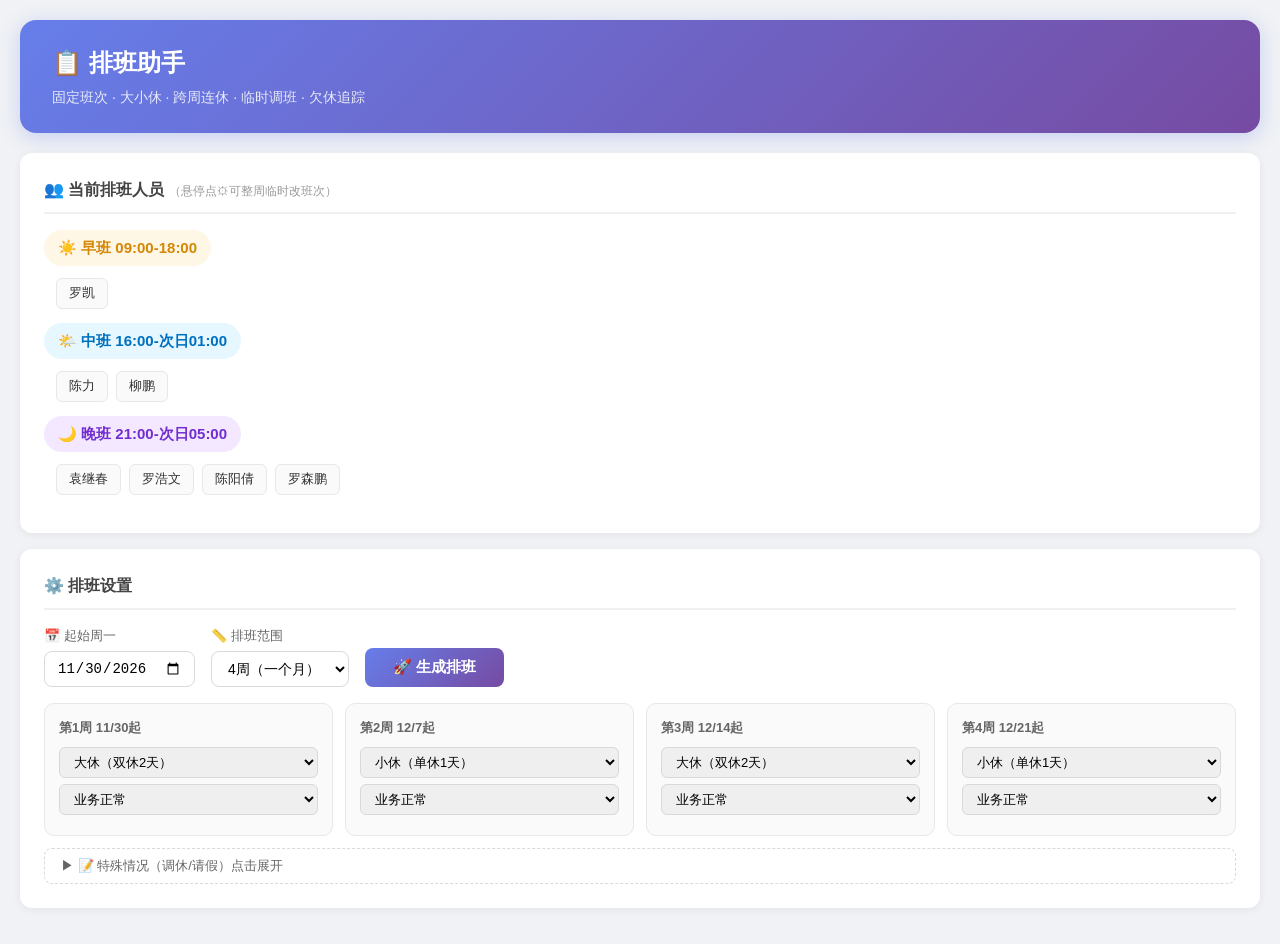
==== commit 820a01c7: "v14: 点击标签可切换任意班次+临时调班标记+3周选项确认" ====
--- a/local.html
+++ b/local.html
@@ -20,8 +20,8 @@
 .shift-group-title.night{background:#f3e8ff;color:#722ed1}
 .emp-tags{display:flex;flex-wrap:wrap;gap:8px;margin:6px 0 2px 12px}
 .emp-tag{padding:4px 12px;border-radius:6px;font-size:13px;background:#fafafa;border:1px solid #e8e8e8;position:relative;cursor:default}
-.emp-tag .gear-btn{display:none;position:absolute;top:-6px;right:-6px;width:18px;height:18px;border-radius:50%;background:#667eea;color:#fff;font-size:10px;line-height:18px;text-align:center;cursor:pointer;border:none}
 .emp-tag:hover .gear-btn{display:block}
+.gear-btn{display:none;position:absolute;top:-6px;right:-6px;width:18px;height:18px;border-radius:50%;background:#667eea;color:#fff;font-size:10px;line-height:18px;text-align:center;cursor:pointer;border:none}
 .override-badge{display:inline-block;font-size:10px;background:#ff4d4f;color:#fff;padding:0 5px;border-radius:8px;margin-left:4px}
 .link-card{background:linear-gradient(135deg,#e8f5e9,#f1f8e9);border:1px solid #a5d6a7;border-radius:10px;padding:16px;margin-bottom:16px}
 .link-card h3{font-size:14px;color:#2e7d32;margin-bottom:10px}
@@ -33,7 +33,7 @@
 .btn-ignore{background:#e0e0e0;color:#666}
 .modal-overlay{display:none;position:fixed;top:0;left:0;right:0;bottom:0;background:rgba(0,0,0,.4);z-index:1000;justify-content:center;align-items:center}
 .modal-overlay.open{display:flex}
-.modal{background:#fff;border-radius:14px;padding:28px;width:380px;max-width:95vw;box-shadow:0 8px 30px rgba(0,0,0,.2)}
+.modal{background:#fff;border-radius:14px;padding:28px;width:420px;max-width:95vw;box-shadow:0 8px 30px rgba(0,0,0,.2)}
 .modal h3{font-size:17px;margin-bottom:16px;text-align:center}
 .modal .options{display:flex;flex-direction:column;gap:10px}
 .shift-option,.cross-option{padding:14px 16px;border:2px solid #e8e8e8;border-radius:10px;cursor:pointer;display:flex;align-items:center;gap:12px;transition:all .15s;font-size:14px}
@@ -43,12 +43,14 @@
 .shift-option .dot.morning{background:#faad14}
 .shift-option .dot.middle{background:#1890ff}
 .shift-option .dot.night{background:#722ed1}
+.shift-option .dot.rest{background:#52c41a}
 .modal .actions{display:flex;gap:10px;margin-top:20px}
 .modal .actions button{flex:1;padding:10px;border-radius:8px;font-size:14px;cursor:pointer;border:none;font-weight:600}
 .btn-cancel{background:#f0f0f0;color:#666}
 .btn-confirm{background:linear-gradient(135deg,#667eea,#764ba2);color:#fff}
 .btn-reset{background:#fff7e6;color:#d48806;border:1px solid #ffe58f!important}
 .modal .tip{font-size:12px;color:#999;text-align:center;margin-top:12px}
+.modal .current-info{background:#f6f8fa;border-radius:8px;padding:10px 14px;margin-bottom:14px;font-size:13px;color:#666}
 .controls{display:flex;flex-wrap:wrap;gap:16px;align-items:flex-end}
 .control-item{display:flex;flex-direction:column;gap:4px}
 .control-item label{font-size:13px;color:#666;font-weight:500}
@@ -74,12 +76,14 @@
 .schedule-table th.weekend{color:#f5222d}
 .schedule-table td{padding:8px;text-align:center;border-bottom:1px solid #f0f0f0}
 .schedule-table td.name-cell{text-align:left;font-weight:600;padding-left:16px;white-space:nowrap}
-.badge{display:inline-block;padding:4px 12px;border-radius:6px;font-size:12px;font-weight:600;cursor:pointer;transition:all .15s;user-select:none;min-width:36px}
+.badge{display:inline-block;padding:4px 12px;border-radius:6px;font-size:12px;font-weight:600;cursor:pointer;transition:all .15s;user-select:none;min-width:36px;position:relative}
 .badge:hover{transform:scale(1.1);box-shadow:0 2px 6px rgba(0,0,0,.15)}
 .badge.morning{background:#fff7e6;color:#d48806;border:1px solid #ffe58f}
 .badge.middle{background:#e6f7ff;color:#0070c0;border:1px solid #91d5ff}
 .badge.night{background:#f3e8ff;color:#722ed1;border:1px solid #d3adf7}
 .badge.rest{background:#f6ffed;color:#52c41a;border:1px solid #b7eb8f}
+.badge.temp{border:2px dashed #fa8c16!important;position:relative}
+.badge.temp::after{content:'⚡';position:absolute;top:-8px;right:-6px;font-size:10px}
 .rest-tag{display:inline-block;padding:3px 10px;border-radius:12px;font-size:12px;font-weight:600;white-space:nowrap}
 .rest-tag.double{background:#f6ffed;color:#389e0d}
 .rest-tag.linked{background:#e6fffb;color:#08979c}
@@ -119,7 +123,7 @@
 </head>
 <body>
 <div class="container">
-<div class="header"><h1>📋 排班助手</h1><p>固定班次 · 大小休4周循环 · 月份衔接 · 跨周连休 · 欠休追踪</p></div>
+<div class="header"><h1>📋 排班助手</h1><p>固定班次 · 大小休 · 跨周连休 · 临时调班 · 欠休追踪</p></div>
 <div class="card" id="empCard"></div>
 <div id="linkArea"></div>
 <div class="card">
@@ -150,7 +154,19 @@
 <div class="card"><h2>💡 智能建议</h2><ul class="suggestions" id="suggestions"></ul></div>
 </div>
 </div>
-<!-- 临时调班弹窗 -->
+<!-- 点击班次标签时弹出的选择弹窗 -->
+<div class="modal-overlay" id="cellModal">
+<div class="modal">
+<h3 id="cellTitle">调整班次</h3>
+<div class="current-info" id="cellInfo"></div>
+<div class="options" id="cellOptions"></div>
+<div class="actions">
+<button class="btn-cancel" onclick="closeCellModal()">取消</button>
+</div>
+<div class="tip">点击选项直接生效，⚡标记表示临时调班（与默认班次不同）</div>
+</div>
+</div>
+<!-- 员工固定班次临时调整弹窗 -->
 <div class="modal-overlay" id="shiftModal">
 <div class="modal">
 <h3 id="modalTitle">调整班次</h3>
@@ -160,17 +176,7 @@
 <button class="btn-cancel" onclick="closeModal()">取消</button>
 <button class="btn-confirm" onclick="confirmOverride()">确认</button>
 </div>
-<div class="tip">⚠️ 仅影响排班周期，不改变默认固定班次</div>
-</div>
-</div>
-<!-- 跨周连休弹窗 -->
-<div class="modal-overlay" id="crossModal">
-<div class="modal">
-<h3 id="crossTitle">休息安排</h3>
-<div class="options" id="crossOptions"></div>
-<div class="actions">
-<button class="btn-cancel" onclick="closeCross()">取消</button>
-</div>
+<div class="tip">⚠️ 仅影响整个排班周期，不改变默认固定班次</div>
 </div>
 </div>
 <div class="toast" id="toast"></div>
@@ -185,21 +191,45 @@
 {name:'罗森鹏',shift:'night'}
 ];
 const SI={
-morning:{label:'早',full:'早班',time:'09:00-18:00',emoji:'☀️',hours:9},
-middle:{label:'中',full:'中班',time:'16:00-次日01:00',emoji:'🌤️',hours:9},
-night:{label:'晚',full:'晚班',time:'21:00-次日05:00',emoji:'🌙',hours:8}
+morning:{label:'早',full:'早班',time:'09:00-18:00',emoji:'☀️',cls:'morning'},
+middle:{label:'中',full:'中班',time:'16:00-次日01:00',emoji:'🌤️',cls:'middle'},
+night:{label:'晚',full:'晚班',time:'21:00-次日05:00',emoji:'🌙',cls:'night'}
 };
 const WD=['周一','周二','周三','周四','周五','周六','周日'];
-let overrides={},allWeeks=[],leaves={},adjustments=[],editIdx=null,tempShift=null;
+let overrides={};
+let allWeeks=[];
+let leaves={};
+let adjustments=[];
 let linkState=null;
-/* 跨周连休弹窗用的临时变量 */
-let crossWi=null,crossEi=null,crossD=null;
+/* cellEdits: 记录每个格子的临时班次覆盖 key='wi_ei_d' value='morning'|'middle'|'night'|'rest' */
+let cellEdits={};
+/* 当前正在编辑的格子 */
+let curCell=null;
+/* 员工卡片编辑 */
+let editIdx=null,tempShift=null;
+
 const $=id=>document.getElementById(id);
 const fmt=d=>d.getFullYear()+'-'+String(d.getMonth()+1).padStart(2,'0')+'-'+String(d.getDate()).padStart(2,'0');
 const parse=s=>{const p=s.split('-').map(Number);return new Date(p[0],p[1]-1,p[2])};
 const addD=(d,n)=>{const r=new Date(d);r.setDate(r.getDate()+n);return r};
 const getShift=i=>overrides[i]||EMPS[i].shift;
 function toast(m){const t=$('toast');t.textContent=m;t.classList.add('show');setTimeout(()=>t.classList.remove('show'),2500)}
+
+/* 获取某格子的实际状态：优先cellEdits覆盖，否则用sched */
+function getCellState(wi,ei,d){
+  const key=wi+'_'+ei+'_'+d;
+  if(cellEdits[key])return cellEdits[key]; // 'morning','middle','night','rest'
+  if(!allWeeks[wi].sched[ei][d])return 'rest';
+  return getShift(ei); // 默认班次
+}
+
+/* 判断某格子是否被临时调班（与默认不同） */
+function isCellTemp(wi,ei,d){
+  const key=wi+'_'+ei+'_'+d;
+  if(!cellEdits[key])return false;
+  const def=allWeeks[wi].sched[ei][d]?getShift(ei):'rest';
+  return cellEdits[key]!==def;
+}
 
 /* ====== 初始化 ====== */
 (function(){
@@ -217,87 +247,53 @@
 try{linkState=JSON.parse(raw)}catch(e){linkState=null;return}
 renderLinkCard();
 }
-
 function renderLinkCard(){
 if(!linkState){$('linkArea').innerHTML='';return}
 const nextType=linkState.lastType==='big'?'small':'big';
 const nextLabel=nextType==='big'?'大休（双休）':'小休（单休）';
 let h='<div class="link-card"><h3>📎 检测到上期排班记录</h3>';
 h+='<div class="info">📅 上期：'+linkState.startDate+' ~ '+linkState.endDate+'（共'+linkState.numWeeks+'周）</div>';
-h+='<div class="info">🔄 上期末周类型：'+(linkState.lastType==='big'?'大休':'小休')+' → 本期首周建议：<strong>'+nextLabel+'</strong></div>';
-h+='<div class="info">🔄 轮换位置：中班第'+linkState.rotIdx+'轮 · 晚班第'+linkState.rotIdx+'轮</div>';
+h+='<div class="info">🔄 上期末周：'+(linkState.lastType==='big'?'大休':'小休')+' → 本期首周建议：<strong>'+nextLabel+'</strong></div>';
+h+='<div class="info">💰 欠休继承：';
 let hasDebt=false;
-h+='<div class="info">💰 欠休继承：';
-EMPS.forEach((e,i)=>{
-const d=linkState.debt[i]||0;
-if(d>0){h+='<span class="debt-tag">'+e.name+' +'+d+'天</span>';hasDebt=true}
-});
+EMPS.forEach((e,i)=>{const d=linkState.debt[i]||0;if(d>0){h+='<span class="debt-tag">'+e.name+' +'+d+'天</span>';hasDebt=true}});
 if(!hasDebt)h+='<span style="color:#4caf50">无欠休 ✅</span>';
-h+='</div>';
-h+='<div class="actions"><button class="btn-apply" onclick="applyLink()">✅ 应用衔接</button>';
-h+='<button class="btn-ignore" onclick="ignoreLink()">🔄 忽略，重新开始</button></div></div>';
+h+='</div><div class="actions"><button class="btn-apply" onclick="applyLink()">✅ 应用衔接</button>';
+h+='<button class="btn-ignore" onclick="ignoreLink()">🔄 忽略</button></div></div>';
 $('linkArea').innerHTML=h;
 }
-
 function applyLink(){
 if(!linkState)return;
 const n=+$('spanWeeks').value;
 const startType=linkState.lastType==='big'?'small':'big';
-for(let w=0;w<n;w++){
-const el=$('wt_'+w);
-if(el){
-if(w%2===0)el.value=startType;
-else el.value=startType==='big'?'small':'big';
-}
-}
+for(let w=0;w<n;w++){const el=$('wt_'+w);if(el){el.value=w%2===0?startType:(startType==='big'?'small':'big')}}
 const nextMon=addD(parse(linkState.endDate),1);
 $('weekStart').value=fmt(nextMon);
-toast('✅ 已应用上期衔接，大小休已自动交替');
-}
-
-function ignoreLink(){
-linkState=null;
-localStorage.removeItem('shift_link');
-$('linkArea').innerHTML='';
-toast('已忽略上期记录');
-}
-
+toast('✅ 已应用上期衔接');
+}
+function ignoreLink(){linkState=null;localStorage.removeItem('shift_link');$('linkArea').innerHTML='';toast('已忽略')}
 function saveAndLink(){
 if(!allWeeks.length)return;
 const debt={};
 EMPS.forEach((e,i)=>{
 const shouldRest=allWeeks.reduce((s,w)=>s+(w.type==='big'?2:w.type==='small'?1:2),0);
 let actualRest=0;
-allWeeks.forEach(wk=>{for(let d=0;d<7;d++)if(!wk.sched[i][d])actualRest++});
+allWeeks.forEach(wk=>{for(let d=0;d<7;d++){const st=getCellState(wk._wi,i,d);if(st==='rest')actualRest++}});
 const inherited=(linkState&&linkState.debt[i])||0;
 debt[i]=Math.max(0,shouldRest-actualRest+inherited);
 });
 const lastWk=allWeeks[allWeeks.length-1];
-const endDate=fmt(addD(lastWk.monday,6));
-const state={
-startDate:fmt(allWeeks[0].monday),
-endDate:endDate,
-numWeeks:allWeeks.length,
-lastType:lastWk.type,
-rotIdx:(linkState?linkState.rotIdx:0)+allWeeks.length,
-debt:debt,
-savedAt:new Date().toLocaleString('zh-CN')
-};
+const state={startDate:fmt(allWeeks[0].monday),endDate:fmt(addD(lastWk.monday,6)),numWeeks:allWeeks.length,lastType:lastWk.type,rotIdx:(linkState?linkState.rotIdx:0)+allWeeks.length,debt,savedAt:new Date().toLocaleString('zh-CN')};
 localStorage.setItem('shift_link',JSON.stringify(state));
-const h=JSON.parse(localStorage.getItem('shift_hist')||'[]');
-h.unshift({start:fmt(allWeeks[0].monday),weeks:allWeeks.map(w=>({monday:fmt(w.monday),type:w.type,biz:w.biz,sched:w.sched})),adjustments,savedAt:state.savedAt});
-if(h.length>20)h.pop();
-localStorage.setItem('shift_hist',JSON.stringify(h));
-linkState=state;
-renderLinkCard();
-toast('💾 已保存！下次排班将自动衔接本期');
+linkState=state;renderLinkCard();
+toast('💾 已保存！下次自动衔接');
 }
 
 /* ====== 员工卡片 ====== */
 function renderEmpCard(){
 const g={morning:[],middle:[],night:[]};
 EMPS.forEach((e,i)=>g[getShift(i)].push(i));
-let h='<h2>👥 当前排班人员 <span style="font-size:12px;color:#999;font-weight:400">（鼠标悬停点⚙可临时调班）</span></h2>';
+let h='<h2>👥 当前排班人员 <span style="font-size:12px;color:#999;font-weight:400">（悬停点⚙可整周临时改班次）</span></h2>';
 for(const[s,idxs] of Object.entries(g)){
 if(!idxs.length)continue;
 const si=SI[s];
@@ -312,7 +308,7 @@
 $('empCard').innerHTML=h;
 }
 
-/* ====== 多周配置（含3周选项） ====== */
+/* ====== 多周配置 ====== */
 function onSpanChange(){
 const n=+$('spanWeeks').value;
 let startType='big';
@@ -333,10 +329,10 @@
 $('weekConfigs').innerHTML=h;
 }
 
-/* ====== 临时调班弹窗 ====== */
+/* ====== 员工整周调班弹窗（⚙按钮） ====== */
 function openModal(i){
 editIdx=i;tempShift=getShift(i);
-$('modalTitle').textContent='调整 '+EMPS[i].name+' 的班次';
+$('modalTitle').textContent='调整 '+EMPS[i].name+' 的固定班次（整周）';
 $('modalReset').style.display=overrides[i]?'block':'none';
 let h='';
 for(const[k,si] of Object.entries(SI)){
@@ -351,8 +347,7 @@
 function confirmOverride(){
 if(editIdx===null)return;
 if(tempShift===EMPS[editIdx].shift)delete overrides[editIdx];else overrides[editIdx]=tempShift;
-closeModal();renderEmpCard();
-if(allWeeks.length)doGenerate();
+closeModal();renderEmpCard();if(allWeeks.length)doGenerate();
 toast(EMPS[editIdx].name+' → '+SI[getShift(editIdx)].full);
 }
 function resetOverride(){if(editIdx===null)return;delete overrides[editIdx];closeModal();renderEmpCard();if(allWeeks.length)doGenerate();toast(EMPS[editIdx].name+' 恢复默认')}
@@ -379,7 +374,96 @@
 });
 }
 
-/* ====== 核心排班算法 v13 ====== */
+/* ====== 点击排班表格子 → 弹出班次选择 ====== */
+function onCellClick(wi,ei,d){
+curCell={wi,ei,d};
+const dt=addD(allWeeks[wi].monday,d);
+const dateStr=(dt.getMonth()+1)+'/'+dt.getDate();
+const name=EMPS[ei].name;
+const defShift=getShift(ei);
+const curState=getCellState(wi,ei,d);
+$('cellTitle').textContent=name+' · 第'+(wi+1)+'周'+WD[d]+' ('+dateStr+')';
+$('cellInfo').innerHTML='默认班次：'+SI[defShift].emoji+SI[defShift].full+' | 当前：<strong>'+(curState==='rest'?'😴 休息':SI[curState].emoji+SI[curState].full)+'</strong>';
+let h='';
+// 休息选项
+const restAct=curState==='rest'?'active':'';
+h+='<div class="shift-option '+restAct+'" onclick="applyCellChoice(\'rest\')"><span class="dot rest"></span><span>😴 休息</span></div>';
+// 三个班次选项
+for(const[k,si] of Object.entries(SI)){
+const act=curState===k?'active':'';
+const isDefault=k===defShift?' ← 默认':'';
+const isTemp=k!==defShift&&k!=='rest'?' (临时顶班)':'';
+h+='<div class="shift-option '+act+'" onclick="applyCellChoice(\''+k+'\')"><span class="dot '+k+'"></span><span>'+si.emoji+' '+si.full+' '+si.time+isDefault+isTemp+'</span></div>';
+}
+// 跨周连休选项
+if(curState!=='rest'){
+if(d===6&&wi<allWeeks.length-1){
+const ndt=addD(allWeeks[wi+1].monday,0);
+h+='<div class="cross-option" onclick="applyCrossCellChoice(\'next\')">🔗 休息并与下周一('+(ndt.getMonth()+1)+'/'+ndt.getDate()+')跨周连休</div>';
+}
+if(d===0&&wi>0){
+const pdt=addD(allWeeks[wi-1].monday,6);
+h+='<div class="cross-option" onclick="applyCrossCellChoice(\'prev\')">🔗 休息并与上周日('+(pdt.getMonth()+1)+'/'+pdt.getDate()+')跨周连休</div>';
+}
+}
+$('cellOptions').innerHTML=h;
+$('cellModal').classList.add('open');
+}
+function closeCellModal(){$('cellModal').classList.remove('open');curCell=null}
+
+function applyCellChoice(state){
+if(!curCell)return;
+const{wi,ei,d}=curCell;
+const key=wi+'_'+ei+'_'+d;
+const defState=allWeeks[wi].sched[ei][d]?getShift(ei):'rest';
+const oldState=getCellState(wi,ei,d);
+// 如果选择的和默认一样，删除覆盖；否则记录覆盖
+if(state===defState)delete cellEdits[key];
+else cellEdits[key]=state;
+// 记录调整
+if(state!==oldState){
+const dt=addD(allWeeks[wi].monday,d);
+const fromLabel=oldState==='rest'?'休息':SI[oldState].full;
+const toLabel=state==='rest'?'休息':SI[state].full;
+const isTemp=state!=='rest'&&state!==getShift(ei);
+adjustments.push({emp:EMPS[ei].name,week:wi+1,day:WD[d],date:(dt.getMonth()+1)+'/'+dt.getDate(),from:fromLabel,to:toLabel,isShiftChange:isTemp});
+}
+closeCellModal();
+renderAllWeeks();
+const toLabel=state==='rest'?'休息':SI[state].full;
+toast(EMPS[ei].name+' '+WD[d]+' → '+toLabel);
+}
+
+function applyCrossCellChoice(dir){
+if(!curCell)return;
+const{wi,ei,d}=curCell;
+// 本格改为休息
+applyCellChoiceSilent(wi,ei,d,'rest');
+// 关联格也改为休息
+if(dir==='next'&&wi<allWeeks.length-1){
+applyCellChoiceSilent(wi+1,ei,0,'rest');
+toast(EMPS[ei].name+' 跨周连休：本周日+下周一');
+}else if(dir==='prev'&&wi>0){
+applyCellChoiceSilent(wi-1,ei,6,'rest');
+toast(EMPS[ei].name+' 跨周连休：上周日+本周一');
+}
+closeCellModal();
+renderAllWeeks();
+}
+
+function applyCellChoiceSilent(wi,ei,d,state){
+const key=wi+'_'+ei+'_'+d;
+const defState=allWeeks[wi].sched[ei][d]?getShift(ei):'rest';
+const oldState=getCellState(wi,ei,d);
+if(state===defState)delete cellEdits[key];
+else cellEdits[key]=state;
+if(state!==oldState){
+const dt=addD(allWeeks[wi].monday,d);
+adjustments.push({emp:EMPS[ei].name,week:wi+1,day:WD[d],date:(dt.getMonth()+1)+'/'+dt.getDate(),from:oldState==='rest'?'休息':SI[oldState].full,to:state==='rest'?'休息':SI[state].full,isShiftChange:state!=='rest'&&state!==getShift(ei)});
+}
+}
+
+/* ====== 核心排班算法 ====== */
 function doGenerate(){
 const ds=$('weekStart').value;
 if(!ds){toast('请先选择日期');return}
@@ -389,241 +473,94 @@
 $('weekStart').value=fmt(startMon);
 syncLeaves();
 const numWeeks=+$('spanWeeks').value;
-allWeeks=[];adjustments=[];
+allWeeks=[];adjustments=[];cellEdits={};
 let debt={};
 EMPS.forEach((e,i)=>debt[i]=(linkState?linkState.debt[i]:0)||0);
 let rot=(linkState?linkState.rotIdx:0)||0;
-
 for(let w=0;w<numWeeks;w++){
 const wMon=addD(startMon,w*7);
 const wType=$('wt_'+w)?$('wt_'+w).value:(w%2===0?'big':'small');
 const bizLv=$('bz_'+w)?$('bz_'+w).value:'normal';
 const sched=EMPS.map(()=>[true,true,true,true,true,true,true]);
-/* 请假标记 */
-for(const[idx,info] of Object.entries(leaves)){
-for(const dd of info.days)sched[+idx][dd]=false;
-}
-if(wType==='busy'){
-EMPS.forEach((e,i)=>{debt[i]+=2});
-}else{
+for(const[idx,info] of Object.entries(leaves)){for(const dd of info.days)sched[+idx][dd]=false}
+if(wType==='busy'){EMPS.forEach((e,i)=>{debt[i]+=2})}
+else{
 const groups={morning:[],middle:[],night:[]};
 EMPS.forEach((e,i)=>groups[getShift(i)].push(i));
 const target={};
-EMPS.forEach((e,i)=>{
-const base=wType==='big'?2:1;
-const bonus=Math.min(debt[i],1);
-target[i]=base+bonus;
-});
+EMPS.forEach((e,i)=>{const base=wType==='big'?2:1;const bonus=Math.min(debt[i],1);target[i]=base+bonus});
 schedMorning(groups.morning,target,sched,wType,bizLv);
 schedMiddle(groups.middle,target,sched,wType,bizLv,rot+w);
 schedNight(groups.night,target,sched,wType,bizLv,rot+w);
-EMPS.forEach((e,i)=>{
-const base=wType==='big'?2:1;
-const actual=cntRest(sched,i);
-const compensated=actual-base;
-if(compensated>0)debt[i]=Math.max(0,debt[i]-compensated);
-});
-}
-allWeeks.push({monday:wMon,type:wType,biz:bizLv,sched});
+EMPS.forEach((e,i)=>{const base=wType==='big'?2:1;const actual=cntRest(sched,i);const comp=actual-base;if(comp>0)debt[i]=Math.max(0,debt[i]-comp)});
+}
+allWeeks.push({monday:wMon,type:wType,biz:bizLv,sched,_wi:w});
 }
 renderAllWeeks();
 $('result').style.display='block';
 toast('✅ '+numWeeks+'周排班已生成');
 }
 
-/* ---- 早班（1人）---- */
 function schedMorning(idxs,target,sched,wType,bizLv){
 if(!idxs.length)return;
-const i=idxs[0];
-const t=target[i];
+const i=idxs[0],t=target[i];
 if(t>=2){
-/* 双休：宽松→周六日，正常→周四五（周末在岗）*/
 if(bizLv==='light'){off(sched,i,5);off(sched,i,6)}
 else{off(sched,i,3);off(sched,i,4)}
 if(t>=3)off(sched,i,bizLv==='light'?4:2);
-}else if(t>=1){
-off(sched,i,6);
-}
-}
-
-/* ---- 中班（2人）保证每天至少1人 ---- */
+}else if(t>=1){off(sched,i,6)}
+}
 function schedMiddle(idxs,target,sched,wType,bizLv,rot){
 if(idxs.length<2)return;
 const a=idxs[rot%2],b=idxs[(rot+1)%2];
 if(wType==='big'){
-const tA=target[a],tB=target[b];
-/* b 休周六日双休（或含补休），a 休工作日连休 */
-/* 这样每天中班至少1人：工作日a休时b在，周末b休时a在 */
 off(sched,b,5);off(sched,b,6);
-if(tB>=3)off(sched,b,4);
+if(target[b]>=3)off(sched,b,4);
 off(sched,a,1);off(sched,a,2);
-if(tA>=3)off(sched,a,0);
+if(target[a]>=3)off(sched,a,0);
 }else{
-/* 小休拆半：a周六休 b周日休，保证每天有人 */
-off(sched,a,5);
-off(sched,b,6);
+off(sched,a,5);off(sched,b,6);
 if(target[a]>=2)off(sched,a,1);
 if(target[b]>=2)off(sched,b,2);
 }
 }
-
-/* ---- 晚班（4人，工作日每天2人）---- */
 function schedNight(idxs,target,sched,wType,bizLv,rot){
 if(idxs.length<2)return;
 const n=idxs.length;
 if(wType==='big'){
-/* 大休：4人各休2天连休，错开分布，保证工作日≥2人周末≥1人 */
-const plans=[
-[[0,1],[2,3],[4,5],[5,6]],
-[[5,6],[0,1],[2,3],[3,4]],
-[[0,1],[2,3],[5,6],[4,5]],
-[[4,5],[5,6],[0,1],[2,3]],
-[[1,2],[3,4],[5,6],[0,6]],
-[[2,3],[4,5],[0,1],[5,6]]
-];
+const plans=[[[0,1],[2,3],[4,5],[5,6]],[[5,6],[0,1],[2,3],[3,4]],[[0,1],[2,3],[5,6],[4,5]],[[4,5],[5,6],[0,1],[2,3]],[[1,2],[3,4],[5,6],[0,6]],[[2,3],[4,5],[0,1],[5,6]]];
 let best=null;
-for(let pi=0;pi<plans.length;pi++){
-const p=plans[(pi+rot)%plans.length];
-if(validatePlan(idxs,sched,p,target))
-{best=p;break}
-}
+for(let pi=0;pi<plans.length;pi++){const p=plans[(pi+rot)%plans.length];if(validatePlan(idxs,sched,p,target)){best=p;break}}
 if(!best)best=plans[rot%plans.length];
 for(let j=0;j<n&&j<best.length;j++){
 const i=idxs[j],t=target[i];
 if(t>=2){off(sched,i,best[j][0]);off(sched,i,best[j][1])}
 else if(t>=1)off(sched,i,best[j][0]);
-if(t>=3){
-for(let d=0;d<7;d++){
-if(sched[i][d]&&!best[j].includes(d)&&canOff(idxs,sched,i,d,2,1)){off(sched,i,d);break}
-}
-}
+if(t>=3){for(let d=0;d<7;d++){if(sched[i][d]&&!best[j].includes(d)&&canOff(idxs,sched,i,d,2,1)){off(sched,i,d);break}}}
 }
 }else{
-/* 小休：均衡拆半，前半周六后半周日 */
 const half=Math.ceil(n/2);
 const order=rotArr(idxs,rot);
 for(let j=0;j<order.length;j++){
 const i=order[j],t=target[i];
 if(t<=0)continue;
 if(j<half)off(sched,i,5);else off(sched,i,6);
-if(t>=2){
-for(let d=0;d<5;d++){
-if(sched[i][d]&&canOff(idxs,sched,i,d,2,1)){off(sched,i,d);break}
-}
-}
-}
-}
-}
-
+if(t>=2){for(let d=0;d<5;d++){if(sched[i][d]&&canOff(idxs,sched,i,d,2,1)){off(sched,i,d);break}}}
+}
+}
+}
 function validatePlan(idxs,sched,plan,target){
-const n=idxs.length;const offCnt=Array(7).fill(0);
-for(let j=0;j<n&&j<plan.length;j++){
-const i=idxs[j],t=target[i];
-if(t>=2){offCnt[plan[j][0]]++;offCnt[plan[j][1]]++}
-else if(t>=1)offCnt[plan[j][0]]++;
-}
-for(let d=0;d<7;d++){
-let unavail=offCnt[d];
-for(const i of idxs)if(!sched[i][d])unavail++;
-const on=n-unavail;
-if(d<5&&on<2)return false;
-if(d>=5&&on<1)return false;
-}
-/* 周六日均衡检查 */
-let s5=0,s6=0;
-for(const i of idxs){if(!sched[i][5])s5++;if(!sched[i][6])s6++}
-s5+=offCnt[5];s6+=offCnt[6];
-if(Math.abs((n-s5)-(n-s6))>1)return false;
+const n=idxs.length,offCnt=Array(7).fill(0);
+for(let j=0;j<n&&j<plan.length;j++){const i=idxs[j],t=target[i];if(t>=2){offCnt[plan[j][0]]++;offCnt[plan[j][1]]++}else if(t>=1)offCnt[plan[j][0]]++}
+for(let d=0;d<7;d++){let u=offCnt[d];for(const i of idxs)if(!sched[i][d])u++;if(d<5&&(idxs.length-u)<2)return false;if(d>=5&&(idxs.length-u)<1)return false}
+let s5=0,s6=0;for(const i of idxs){if(!sched[i][5])s5++;if(!sched[i][6])s6++}
+s5+=offCnt[5];s6+=offCnt[6];if(Math.abs((idxs.length-s5)-(idxs.length-s6))>1)return false;
 return true;
 }
-
-function canOff(idxs,sched,ei,d,wdN,weN){
-let c=0;for(const i of idxs)if(i!==ei&&sched[i][d])c++;
-return c>=(d<5?wdN:weN);
-}
+function canOff(idxs,sched,ei,d,wdN,weN){let c=0;for(const i of idxs)if(i!==ei&&sched[i][d])c++;return c>=(d<5?wdN:weN)}
 function rotArr(a,n){const r=n%a.length;return[...a.slice(r),...a.slice(0,r)]}
 function cntRest(sched,i){let c=0;for(let d=0;d<7;d++)if(!sched[i][d])c++;return c}
 function off(sched,i,d){sched[i][d]=false}
-
-/* ====== 跨周连休弹窗 ====== */
-function toggleCell(wi,ei,d){
-const cur=allWeeks[wi].sched[ei][d];
-/* 如果当前是上班要改成休息，且在周日或周一位置，弹跨周连休选项 */
-if(cur && allWeeks.length>1){
-if(d===6 && wi<allWeeks.length-1){
-/* 周日改休 → 问是否与下周一连休 */
-openCrossModal(wi,ei,d,'next');
-return;
-}
-if(d===0 && wi>0){
-/* 周一改休 → 问是否与上周日连休 */
-openCrossModal(wi,ei,d,'prev');
-return;
-}
-}
-/* 普通切换 */
-doToggle(wi,ei,d);
-}
-
-function openCrossModal(wi,ei,d,dir){
-crossWi=wi;crossEi=ei;crossD=d;
-const name=EMPS[ei].name;
-const dayStr=(d===6?'周日':'周一');
-const dt=addD(allWeeks[wi].monday,d);
-const dateStr=(dt.getMonth()+1)+'/'+dt.getDate();
-$('crossTitle').textContent=name+' · 第'+(wi+1)+'周'+dayStr+'('+dateStr+')';
-let h='';
-h+='<div class="cross-option" onclick="doCrossChoice(\'only\')">😴 仅本天改为休息</div>';
-if(dir==='next'){
-const nextDt=addD(allWeeks[wi+1].monday,0);
-const nds=(nextDt.getMonth()+1)+'/'+nextDt.getDate();
-h+='<div class="cross-option" onclick="doCrossChoice(\'cross-next\')">🔗 与下周一('+nds+')连休（跨周连休）</div>';
-}
-if(dir==='prev'){
-const prevDt=addD(allWeeks[wi-1].monday,6);
-const pds=(prevDt.getMonth()+1)+'/'+prevDt.getDate();
-h+='<div class="cross-option" onclick="doCrossChoice(\'cross-prev\')">🔗 与上周日('+pds+')连休（跨周连休）</div>';
-}
-h+='<div class="cross-option" onclick="doCrossChoice(\'work\')">💼 改为上班（取消休息）</div>';
-$('crossOptions').innerHTML=h;
-$('crossModal').classList.add('open');
-}
-
-function doCrossChoice(choice){
-closeCross();
-if(choice==='only'){
-doToggle(crossWi,crossEi,crossD);
-}else if(choice==='cross-next'){
-/* 本周日休 + 下周一也休 */
-doToggle(crossWi,crossEi,6);
-if(allWeeks[crossWi+1].sched[crossEi][0]){
-doToggle(crossWi+1,crossEi,0);
-}
-toast(EMPS[crossEi].name+' 跨周连休：本周日+下周一');
-}else if(choice==='cross-prev'){
-/* 本周一休 + 上周日也休 */
-doToggle(crossWi,crossEi,0);
-if(allWeeks[crossWi-1].sched[crossEi][6]){
-doToggle(crossWi-1,crossEi,6);
-}
-toast(EMPS[crossEi].name+' 跨周连休：上周日+本周一');
-}else if(choice==='work'){
-/* 如果当前是休息改成上班 */
-if(!allWeeks[crossWi].sched[crossEi][crossD]){
-doToggle(crossWi,crossEi,crossD);
-}
-}
-}
-
-function closeCross(){$('crossModal').classList.remove('open')}
-
-function doToggle(wi,ei,d){
-const before=allWeeks[wi].sched[ei][d];
-allWeeks[wi].sched[ei][d]=!before;
-const wk=allWeeks[wi];const dt=addD(wk.monday,d);
-adjustments.push({emp:EMPS[ei].name,week:wi+1,day:WD[d],date:(dt.getMonth()+1)+'/'+dt.getDate(),from:before?'上班':'休息',to:before?'休息':'上班'});
-renderAllWeeks();
-}
 
 /* ====== 渲染 ====== */
 function renderAllWeeks(){
@@ -652,18 +589,25 @@
 const si=SI[s];
 h+='<tr class="group-sep"><td colspan="9">'+si.emoji+' '+si.full+' '+si.time+'</td></tr>';
 for(const i of idxs){
-const a=analyzeOneWithCross(wi,i);
+const a=analyzeWeek(wi,i);
 h+='<tr><td class="name-cell">'+EMPS[i].name+'</td>';
 for(let d=0;d<7;d++){
-if(wk.sched[i][d])h+='<td><span class="badge '+s+'" onclick="toggleCell('+wi+','+i+','+d+')">'+si.label+'</span></td>';
-else h+='<td><span class="badge rest" onclick="toggleCell('+wi+','+i+','+d+')">休</span></td>';
+const state=getCellState(wi,i,d);
+const isTemp=isCellTemp(wi,i,d);
+const tempCls=isTemp?' temp':'';
+if(state==='rest'){
+h+='<td><span class="badge rest'+tempCls+'" onclick="onCellClick('+wi+','+i+','+d+')">休</span></td>';
+}else{
+const bsi=SI[state];
+h+='<td><span class="badge '+state+tempCls+'" onclick="onCellClick('+wi+','+i+','+d+')">'+bsi.label+'</span></td>';
+}
 }
 h+='<td>'+statusTag(a)+'</td></tr>';
 }
 }
-/* 统计行 */
+// 统计行
 h+='<tr class="stat-row stat-total"><td style="text-align:right;font-weight:600">在岗总人数</td>';
-for(let d=0;d<7;d++){let c=0;EMPS.forEach((e,i)=>{if(wk.sched[i][d])c++});h+='<td>'+c+'人</td>'}
+for(let d=0;d<7;d++){let c=0;EMPS.forEach((e,i)=>{if(getCellState(wi,i,d)!=='rest')c++});h+='<td>'+c+'人</td>'}
 h+='<td></td></tr>';
 for(const s of['morning','middle','night']){
 const idxs=gm[s];if(!idxs.length)continue;
@@ -671,7 +615,7 @@
 const weN=s==='morning'?(wk.biz==='light'?0:1):1;
 h+='<tr class="stat-row"><td style="text-align:right;font-size:11px">'+si.label+'班</td>';
 for(let d=0;d<7;d++){
-let c=0;for(const i of idxs)if(wk.sched[i][d])c++;
+let c=0;for(const i of idxs){const st=getCellState(wi,i,d);if(st===s)c++}
 const need=d<5?wdN:(wk.type==='busy'?wdN:weN);
 h+='<td class="'+(c<need?'short':'')+'">'+c+'/'+need+'人</td>';
 }
@@ -680,23 +624,18 @@
 return h+'</tbody>';
 }
 
-/* ====== 分析（含跨周连休检测） ====== */
-function analyzeOneWithCross(wi,i){
-const wk=allWeeks[wi];
+/* ====== 分析 ====== */
+function analyzeWeek(wi,i){
 const rest=[],work=[];
-for(let d=0;d<7;d++){if(wk.sched[i][d])work.push(d);else rest.push(d)}
+for(let d=0;d<7;d++){const st=getCellState(wi,i,d);if(st==='rest')rest.push(d);else work.push(d)}
+let crossPrev=false,crossNext=false;
+if(rest.includes(0)&&wi>0&&getCellState(wi-1,i,6)==='rest')crossPrev=true;
+if(rest.includes(6)&&wi<allWeeks.length-1&&getCellState(wi+1,i,0)==='rest')crossNext=true;
 let type,label;
-/* 检测跨周连休 */
-let crossPrev=false,crossNext=false;
-if(rest.includes(0)&&wi>0&&!allWeeks[wi-1].sched[i][6])crossPrev=true;
-if(rest.includes(6)&&wi<allWeeks.length-1&&!allWeeks[wi+1].sched[i][0])crossNext=true;
 if(rest.length===0){type='none';label='⛔ 无休'}
 else if(rest.length===1){
-if((rest[0]===0&&crossPrev)||(rest[0]===6&&crossNext)){
-type='cross';label='🔗 跨周连休';
-}else{
-type='single';label='🟡 单休';
-}
+if((rest[0]===0&&crossPrev)||(rest[0]===6&&crossNext)){type='cross';label='🔗 跨周连休'}
+else{type='single';label='🟡 单休'}
 }else{
 const sorted=[...rest].sort((a,b)=>a-b);
 let linked=false;
@@ -709,68 +648,47 @@
 else if(linked){type='linked';label='🔵 连休'}
 else{type='split';label='🟠 拆休'}
 }else{
-if(crossPrev||crossNext){type='cross';label='🔗 跨周连休'+rest.length+'天'}
-else{type=linked?'linked':'split';label=(linked?'🔵 连休':'🟠 拆休')+rest.length+'天'}
+type=linked?'linked':'split';
+label=(linked?'🔵 连休':'🟠 拆休')+rest.length+'天';
 }
 }
 let desc=rest.map(d=>WD[d]).join('+');
 if(crossPrev)desc='☜上周日+'+desc;
 if(crossNext)desc=desc+'+下周一☞';
+// 检查临时调班情况
+let tempShifts=[];
+for(let d=0;d<7;d++){if(isCellTemp(wi,i,d)){const st=getCellState(wi,i,d);tempShifts.push(WD[d]+'→'+(st==='rest'?'休':SI[st].label))}}
 let maxCon=0,cur=0;
-for(let d=0;d<7;d++){if(wk.sched[i][d]){cur++;maxCon=Math.max(maxCon,cur)}else cur=0}
-return{rest,work,type,label,desc,maxCon,totalWork:work.length,totalRest:rest.length,crossPrev,crossNext};
-}
-
-function analyzeOne(sched,i){
-const rest=[],work=[];
-for(let d=0;d<7;d++){if(sched[i][d])work.push(d);else rest.push(d)}
-let type,label;
-if(rest.length===0){type='none';label='⛔ 无休'}
-else if(rest.length===1){type='single';label='🟡 单休'}
-else{
-const sorted=[...rest].sort((a,b)=>a-b);
-let linked=false;
-for(let j=0;j<sorted.length-1;j++)if(sorted[j+1]-sorted[j]===1)linked=true;
-if(sorted.includes(0)&&sorted.includes(6))linked=true;
-if(rest.length===2){
-if(sorted[0]===5&&sorted[1]===6){type='double';label='🟢 双休'}
-else if(linked){type='linked';label='🔵 连休'}
-else{type='split';label='🟠 拆休'}
-}else{
-type=linked?'linked':'split';
-label=(linked?'🔵 连休':'🟠 拆休')+rest.length+'天';
-}
-}
-const desc=rest.map(d=>WD[d]).join('+');
-let maxCon=0,cur=0;
-for(let d=0;d<7;d++){if(sched[i][d]){cur++;maxCon=Math.max(maxCon,cur)}else cur=0}
-return{rest,work,type,label,desc,maxCon,totalWork:work.length,totalRest:rest.length};
-}
-
-function statusTag(a){return'<span class="rest-tag '+a.type+'">'+a.label+'<div style="font-size:10px;color:#999">'+a.desc+'</div></span>'}
+for(let d=0;d<7;d++){if(getCellState(wi,i,d)!=='rest'){cur++;maxCon=Math.max(maxCon,cur)}else cur=0}
+return{rest,work,type,label,desc,maxCon,totalWork:work.length,totalRest:rest.length,crossPrev,crossNext,tempShifts};
+}
+
+function statusTag(a){
+let extra='';
+if(a.tempShifts.length)extra='<div style="font-size:10px;color:#fa8c16">⚡'+a.tempShifts.join(', ')+'</div>';
+return'<span class="rest-tag '+a.type+'">'+a.label+'<div style="font-size:10px;color:#999">'+a.desc+'</div>'+extra+'</span>';
+}
 
 /* ====== 总览 ====== */
 function renderSummary(){
 let h='<table class="summary-table"><thead><tr><th>姓名</th><th>班次</th>';
 allWeeks.forEach((w,i)=>h+='<th>第'+(i+1)+'周</th>');
-h+='<th>总上班</th><th>总休息</th><th>应休</th><th>继承欠休</th><th>差额</th><th>状态</th></tr></thead><tbody>';
+h+='<th>总上班</th><th>总休息</th><th>应休</th><th>差额</th><th>状态</th></tr></thead><tbody>';
 EMPS.forEach((e,i)=>{
 const si=SI[getShift(i)];
 let tw=0,tr=0,shouldRest=0;
-const inherited=(linkState&&linkState.debt?linkState.debt[i]:0)||0;
 h+='<tr><td style="font-weight:600">'+e.name+'</td><td>'+si.emoji+si.label+'</td>';
 allWeeks.forEach((wk,wi)=>{
-const a=analyzeOneWithCross(wi,i);
-tw+=a.totalWork;tr+=a.totalRest;
+const a=analyzeWeek(wi,i);tw+=a.totalWork;tr+=a.totalRest;
 shouldRest+=wk.type==='big'?2:wk.type==='small'?1:2;
 h+='<td>'+statusTag(a)+'</td>';
 });
+const inherited=(linkState&&linkState.debt?linkState.debt[i]:0)||0;
 const totalShould=shouldRest+inherited;
 const diff=tr-totalShould;
 const cls=diff<0?'warn-cell':diff===0?'good-cell':'';
 const sta=diff===0?'✅达标':diff>0?'ℹ️多休'+diff+'天':'⚠️欠休'+(-diff)+'天';
 h+='<td>'+tw+'天</td><td>'+tr+'天</td><td>'+shouldRest+'天</td>';
-h+='<td>'+(inherited>0?inherited+'天':'0')+'</td>';
 h+='<td class="'+cls+'">'+diff+'天</td><td>'+sta+'</td></tr>';
 });
 h+='</tbody></table>';
@@ -779,35 +697,14 @@
 
 /* ====== 调整追踪 ====== */
 function renderAdjustLog(){
-if(!adjustments.length){
-$('adjustLog').innerHTML='<div style="color:#999;font-size:13px;text-align:center;padding:12px">暂无手动调整。点击排班表中的标签可修改。</div>';return;
-}
+if(!adjustments.length){$('adjustLog').innerHTML='<div style="color:#999;font-size:13px;text-align:center;padding:12px">暂无手动调整。点击排班表中的标签即可修改班次。</div>';return}
 let h='<div class="adjust-log"><h4>📋 手动调整记录（'+adjustments.length+'次）</h4>';
-const balance={};
-EMPS.forEach((e,i)=>balance[i]=0);
-adjustments.forEach(a=>{
-const idx=EMPS.findIndex(e=>e.name===a.emp);
-if(idx>=0){
-if(a.from==='休息'&&a.to==='上班')balance[idx]--;
-if(a.from==='上班'&&a.to==='休息')balance[idx]++;
-}
-});
-adjustments.slice(-10).forEach(a=>{
-h+='<div class="log-item">'+(a.to==='上班'?'⚠️':'✅')+' <strong>'+a.emp+'</strong> 第'+a.week+'周'+a.day+'('+a.date+') '+a.from+'→'+a.to+'</div>';
-});
-if(adjustments.length>10)h+='<div class="log-item" style="color:#999">...还有'+(adjustments.length-10)+'条记录</div>';
-h+='<div style="margin-top:10px;padding-top:8px;border-top:1px solid #e8d890"><strong>累计影响：</strong>';
-let hasImpact=false;
-EMPS.forEach((e,i)=>{
-if(balance[i]!==0){
-hasImpact=true;
-const c=balance[i]<0?'#cf1322':'#389e0d';
-const t=balance[i]>0?'多休'+balance[i]+'天':'欠休'+(-balance[i])+'天';
-h+='<span style="margin-right:12px;color:'+c+'">'+e.name+' '+t+'</span>';
-}
-});
-if(!hasImpact)h+='<span style="color:#999">无净影响</span>';
-h+='</div></div>';
+adjustments.slice(-15).forEach(a=>{
+const icon=a.isShiftChange?'🔄':a.to==='休息'?'😴':'💼';
+h+='<div class="log-item">'+icon+' <strong>'+a.emp+'</strong> 第'+a.week+'周'+a.day+'('+a.date+') '+a.from+'→'+a.to+(a.isShiftChange?' <span style="color:#fa8c16">⚡临时调班</span>':'')+'</div>';
+});
+if(adjustments.length>15)h+='<div class="log-item" style="color:#999">...还有'+(adjustments.length-15)+'条</div>';
+h+='</div>';
 $('adjustLog').innerHTML=h;
 }
 
@@ -817,11 +714,13 @@
 const si=SI[getShift(i)];
 let tw=0,tr=0;
 const weekLines=allWeeks.map((wk,wi)=>{
-const a=analyzeOneWithCross(wi,i);tw+=a.totalWork;tr+=a.totalRest;
-return'<div style="font-size:11px;margin:2px 0">W'+(wi+1)+': '+a.label+' '+a.desc+'</div>';
+const a=analyzeWeek(wi,i);tw+=a.totalWork;tr+=a.totalRest;
+let line='W'+(wi+1)+': '+a.label+' '+a.desc;
+if(a.tempShifts.length)line+=' ⚡'+a.tempShifts.join(',');
+return'<div style="font-size:11px;margin:2px 0">'+line+'</div>';
 }).join('');
 h+='<div class="pcard"><div class="pname">'+e.name+'</div>';
-h+='<div class="pshift">'+si.emoji+' '+si.full+'</div>';
+h+='<div class="pshift">'+si.emoji+' '+si.full+(overrides[i]?' <span class="override-badge">临时整周</span>':'')+'</div>';
 h+='<div class="pstats"><div>📅 上班<strong>'+tw+'</strong>天 休息<strong>'+tr+'</strong>天</div></div>'+weekLines+'</div>';
 });
 $('analysisGrid').innerHTML=h;
@@ -830,24 +729,15 @@
 function renderSuggestions(){
 const ss=[];
 EMPS.forEach((e,i)=>{
-let totalRest=0;
 allWeeks.forEach((wk,wi)=>{
-const a=analyzeOneWithCross(wi,i);totalRest+=a.totalRest;
-if(a.type==='none')ss.push({lv:'error',t:e.name+' 第'+(wi+1)+'周无休息！建议在后续周补休。'});
-if(a.type==='split')ss.push({lv:'warn',t:e.name+' 第'+(wi+1)+'周休息拆开（'+a.desc+'），建议调成连休'});
-if(a.maxCon>=6)ss.push({lv:'error',t:e.name+' 第'+(wi+1)+'周连续工作'+a.maxCon+'天，建议调整'});
-if(a.crossPrev||a.crossNext)ss.push({lv:'ok',t:e.name+' 第'+(wi+1)+'周有跨周连休安排 👍'});
-});
-const shouldRest=allWeeks.reduce((s,w)=>s+(w.type==='big'?2:w.type==='small'?1:2),0);
-const inherited=(linkState&&linkState.debt?linkState.debt[i]:0)||0;
-let actualRest=0;
-allWeeks.forEach(wk=>{for(let d=0;d<7;d++)if(!wk.sched[i][d])actualRest++});
-const diff=actualRest-(shouldRest+inherited);
-if(diff<=-2)ss.push({lv:'error',t:e.name+' 周期内少休'+(-diff)+'天，急需补休！'});
-else if(diff===-1)ss.push({lv:'warn',t:e.name+' 少休1天，建议后续补休'});
-if(inherited>0)ss.push({lv:'warn',t:e.name+' 从上期继承'+inherited+'天欠休，本期需补偿'});
-});
-/* 缺员检查 */
+const a=analyzeWeek(wi,i);
+if(a.type==='none')ss.push({lv:'error',t:e.name+' 第'+(wi+1)+'周无休息！'});
+if(a.type==='split')ss.push({lv:'warn',t:e.name+' 第'+(wi+1)+'周拆休（'+a.desc+'），建议调成连休'});
+if(a.maxCon>=6)ss.push({lv:'error',t:e.name+' 第'+(wi+1)+'周连续工作'+a.maxCon+'天'});
+if(a.tempShifts.length)ss.push({lv:'warn',t:e.name+' 第'+(wi+1)+'周有'+a.tempShifts.length+'处临时调班：'+a.tempShifts.join('、')});
+});
+});
+// 班次覆盖检查
 const gm={morning:[],middle:[],night:[]};
 EMPS.forEach((e,i)=>gm[getShift(i)].push(i));
 allWeeks.forEach((wk,wi)=>{
@@ -855,23 +745,19 @@
 const idxs=gm[s];if(!idxs.length)continue;
 const wdN=s==='morning'?1:2;const weN=s==='morning'?(wk.biz==='light'?0:1):1;
 for(let d=0;d<7;d++){
-let c=0;for(const ii of idxs)if(wk.sched[ii][d])c++;
+let c=0;for(const ii of idxs){if(getCellState(wi,ii,d)===s)c++}
+// 也统计临时调过来的人
+EMPS.forEach((e,ei)=>{if(!idxs.includes(ei)){const st=getCellState(wi,ei,d);if(st===s)c++}});
 const need=d<5?wdN:(wk.type==='busy'?wdN:weN);
-if(c<need)ss.push({lv:'warn',t:'第'+(wi+1)+'周'+WD[d]+SI[s].full+'缺'+(need-c)+'人'});
-}
-}
-});
-if(allWeeks.length>=3){
-const types=allWeeks.map(w=>w.type);
-const bc=types.filter(t=>t==='big').length,sc=types.filter(t=>t==='small').length;
-const busyC=types.filter(t=>t==='busy').length;
-if(busyC>0)ss.push({lv:'warn',t:'本周期有'+busyC+'周繁忙，共欠休'+busyC*2+'天/人，注意后续补偿'});
-}
+if(c<need)ss.push({lv:'warn',t:'第'+(wi+1)+'周'+WD[d]+SI[s].full+'缺'+(need-c)+'人，可临时调班补充'});
+}
+}
+});
 if(!ss.length)ss.push({lv:'ok',t:'✅ 排班良好！休息均衡，班次覆盖充足。'});
 $('suggestions').innerHTML=ss.map(s=>'<li class="'+s.lv+'"><span>'+(s.lv==='error'?'🔴':s.lv==='warn'?'🟡':'🟢')+'</span><span>'+s.t+'</span></li>').join('');
 }
 
-/* ====== 导出 ====== */
+/* ====== 导出CSV ====== */
 function exportCSV(){
 if(!allWeeks.length)return;
 let csv='\uFEFF';
@@ -882,8 +768,8 @@
 csv+=',状态\n';
 EMPS.forEach((e,i)=>{
 csv+=e.name;
-for(let d=0;d<7;d++)csv+=','+(wk.sched[i][d]?SI[getShift(i)].label+'班':'休息');
-const a=analyzeOneWithCross(wi,i);csv+=','+a.desc+'\n';
+for(let d=0;d<7;d++){const st=getCellState(wi,i,d);csv+=','+(st==='rest'?'休息':SI[st].full)}
+const a=analyzeWeek(wi,i);csv+=','+a.desc+'\n';
 });csv+='\n';
 });
 const b=new Blob([csv],{type:'text/csv;charset=utf-8;'});
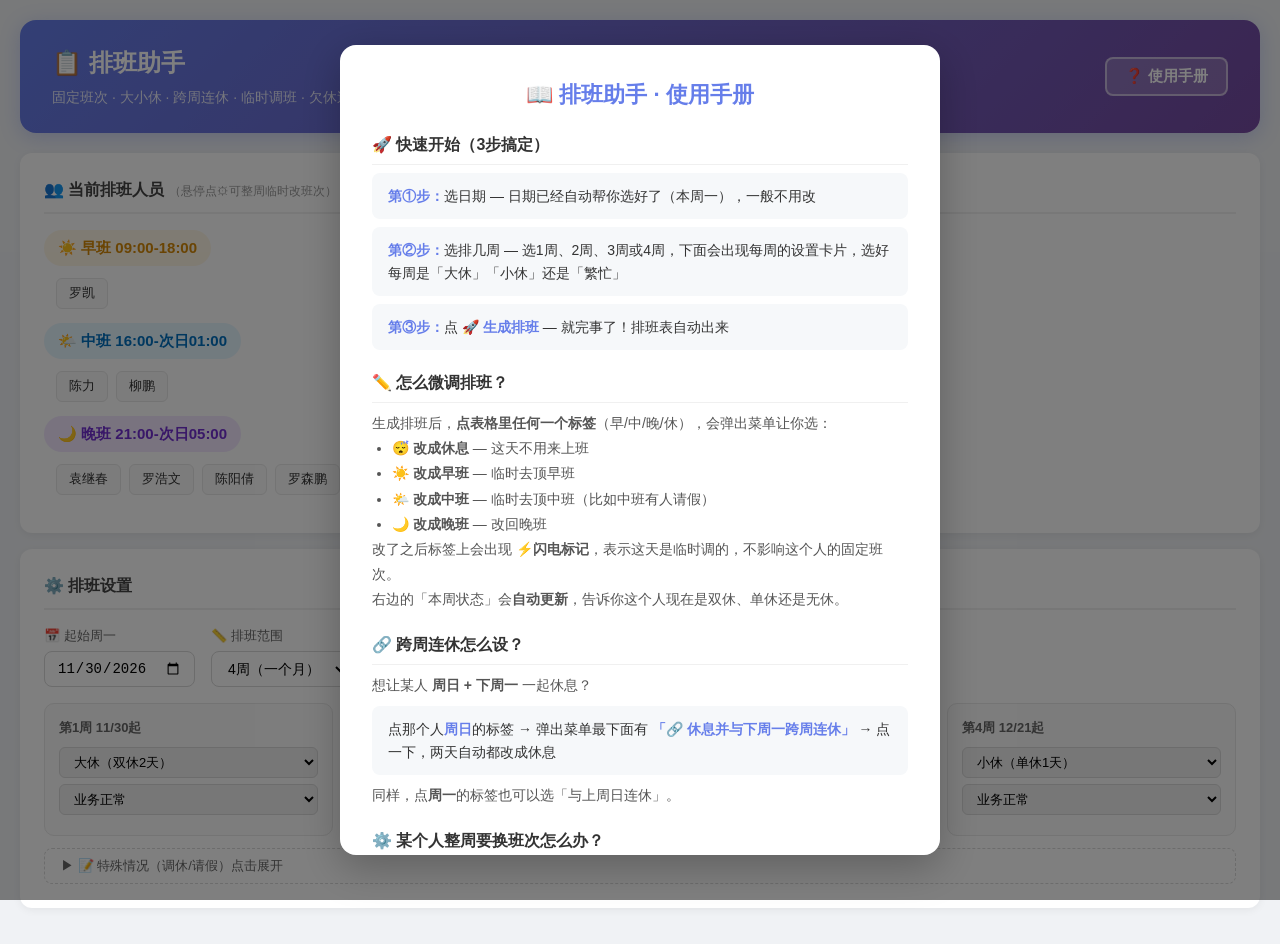
==== commit 5b616afc: "v15: 使用手册+打印+快捷键+首次引导+日期修复" ====
--- a/local.html
+++ b/local.html
@@ -8,9 +8,12 @@
 *{margin:0;padding:0;box-sizing:border-box}
 body{font-family:-apple-system,BlinkMacSystemFont,"Segoe UI","PingFang SC","Microsoft YaHei",sans-serif;background:#f0f2f5;color:#333;line-height:1.6;padding:20px}
 .container{max-width:1400px;margin:0 auto}
-.header{background:linear-gradient(135deg,#667eea 0%,#764ba2 100%);color:#fff;padding:24px 32px;border-radius:16px;margin-bottom:20px;box-shadow:0 4px 20px rgba(102,126,234,.3)}
+.header{background:linear-gradient(135deg,#667eea 0%,#764ba2 100%);color:#fff;padding:24px 32px;border-radius:16px;margin-bottom:20px;box-shadow:0 4px 20px rgba(102,126,234,.3);display:flex;justify-content:space-between;align-items:center}
 .header h1{font-size:24px;margin-bottom:4px}
 .header p{opacity:.85;font-size:14px}
+.header-right{display:flex;gap:10px}
+.btn-help{background:rgba(255,255,255,.2);color:#fff;border:2px solid rgba(255,255,255,.5);padding:8px 18px;border-radius:8px;font-size:15px;cursor:pointer;font-weight:600;transition:all .2s}
+.btn-help:hover{background:rgba(255,255,255,.35)}
 .card{background:#fff;border-radius:12px;padding:24px;margin-bottom:16px;box-shadow:0 2px 8px rgba(0,0,0,.06)}
 .card h2{font-size:16px;color:#444;margin-bottom:16px;padding-bottom:10px;border-bottom:2px solid #f0f0f0}
 .shift-group{margin-bottom:14px}
@@ -33,7 +36,7 @@
 .btn-ignore{background:#e0e0e0;color:#666}
 .modal-overlay{display:none;position:fixed;top:0;left:0;right:0;bottom:0;background:rgba(0,0,0,.4);z-index:1000;justify-content:center;align-items:center}
 .modal-overlay.open{display:flex}
-.modal{background:#fff;border-radius:14px;padding:28px;width:420px;max-width:95vw;box-shadow:0 8px 30px rgba(0,0,0,.2)}
+.modal{background:#fff;border-radius:14px;padding:28px;width:420px;max-width:95vw;box-shadow:0 8px 30px rgba(0,0,0,.2);max-height:90vh;overflow-y:auto}
 .modal h3{font-size:17px;margin-bottom:16px;text-align:center}
 .modal .options{display:flex;flex-direction:column;gap:10px}
 .shift-option,.cross-option{padding:14px 16px;border:2px solid #e8e8e8;border-radius:10px;cursor:pointer;display:flex;align-items:center;gap:12px;transition:all .15s;font-size:14px}
@@ -118,12 +121,40 @@
 .toast.show{transform:translateX(-50%) translateY(0);opacity:1}
 .btn-export{padding:8px 20px;border:none;border-radius:8px;font-size:13px;cursor:pointer;margin-right:8px;color:#fff}
 .btn-export:hover{opacity:.85}
-@media(max-width:768px){body{padding:10px}.controls{flex-direction:column}.schedule-table{font-size:12px}.badge{padding:3px 8px;font-size:11px;min-width:28px}.analysis-grid{grid-template-columns:1fr}}
+/* 使用手册弹窗 */
+.help-overlay{display:none;position:fixed;top:0;left:0;right:0;bottom:0;background:rgba(0,0,0,.5);z-index:2000;justify-content:center;align-items:center}
+.help-overlay.open{display:flex}
+.help-box{background:#fff;border-radius:16px;padding:32px;width:600px;max-width:95vw;max-height:90vh;overflow-y:auto;box-shadow:0 12px 40px rgba(0,0,0,.25)}
+.help-box h2{text-align:center;font-size:22px;margin-bottom:20px;color:#667eea}
+.help-section{margin-bottom:20px}
+.help-section h3{font-size:16px;color:#333;margin-bottom:8px;padding-bottom:6px;border-bottom:1px solid #f0f0f0}
+.help-section p,.help-section li{font-size:14px;color:#555;line-height:1.8}
+.help-section ol,.help-section ul{padding-left:20px}
+.help-section .step{background:#f6f8fa;border-radius:8px;padding:12px 16px;margin:8px 0;font-size:14px}
+.help-section .step b{color:#667eea}
+.help-section .key{display:inline-block;background:#f0f0f0;border:1px solid #d9d9d9;border-radius:4px;padding:2px 8px;font-size:12px;font-family:monospace;margin:0 2px}
+.help-close{display:block;margin:20px auto 0;padding:12px 40px;background:linear-gradient(135deg,#667eea,#764ba2);color:#fff;border:none;border-radius:8px;font-size:16px;font-weight:600;cursor:pointer}
+.help-close:hover{opacity:.9}
+/* 打印样式 */
+@media print{
+body{padding:0;background:#fff}
+.header,.card:has(h2:first-child:not(#resultHeader)),.btn-export,.btn-generate,.special-toggle,.special-panel,.link-card,.toast,.modal-overlay,.help-overlay,.header-right,.controls,.week-configs,#empCard,.btn-help{display:none!important}
+#result{display:block!important}
+.card{box-shadow:none;border:1px solid #ddd;page-break-inside:avoid}
+.badge{border:1px solid #999!important;print-color-adjust:exact;-webkit-print-color-adjust:exact}
+.rest-tag{print-color-adjust:exact;-webkit-print-color-adjust:exact}
+}
+@media(max-width:768px){body{padding:10px}.controls{flex-direction:column}.schedule-table{font-size:12px}.badge{padding:3px 8px;font-size:11px;min-width:28px}.analysis-grid{grid-template-columns:1fr}.help-box{padding:20px}}
 </style>
 </head>
 <body>
 <div class="container">
-<div class="header"><h1>📋 排班助手</h1><p>固定班次 · 大小休 · 跨周连休 · 临时调班 · 欠休追踪</p></div>
+<div class="header">
+<div><h1>📋 排班助手</h1><p>固定班次 · 大小休 · 跨周连休 · 临时调班 · 欠休追踪</p></div>
+<div class="header-right">
+<button class="btn-help" onclick="openHelp()">❓ 使用手册</button>
+</div>
+</div>
 <div class="card" id="empCard"></div>
 <div id="linkArea"></div>
 <div class="card">
@@ -145,6 +176,7 @@
 <div style="margin-bottom:12px">
 <button class="btn-export" style="background:#52c41a" onclick="exportCSV()">📥 导出CSV</button>
 <button class="btn-export" style="background:#1890ff" onclick="saveAndLink()">💾 保存并记录衔接</button>
+<button class="btn-export" style="background:#fa8c16" onclick="printSchedule()">🖨️ 打印排班表</button>
 </div>
 <div id="weeksContainer"></div>
 </div>
@@ -152,6 +184,73 @@
 <div class="card"><h2>📋 调整追踪</h2><div id="adjustLog"></div></div>
 <div class="card"><h2>🔍 休息状态一览</h2><div class="analysis-grid" id="analysisGrid"></div></div>
 <div class="card"><h2>💡 智能建议</h2><ul class="suggestions" id="suggestions"></ul></div>
+</div>
+</div>
+<!-- 使用手册弹窗 -->
+<div class="help-overlay" id="helpOverlay">
+<div class="help-box">
+<h2>📖 排班助手 · 使用手册</h2>
+<div class="help-section">
+<h3>🚀 快速开始（3步搞定）</h3>
+<div class="step"><b>第①步：</b>选日期 — 日期已经自动帮你选好了（本周一），一般不用改</div>
+<div class="step"><b>第②步：</b>选排几周 — 选1周、2周、3周或4周，下面会出现每周的设置卡片，选好每周是「大休」「小休」还是「繁忙」</div>
+<div class="step"><b>第③步：</b>点 <b>🚀 生成排班</b> — 就完事了！排班表自动出来</div>
+</div>
+<div class="help-section">
+<h3>✏️ 怎么微调排班？</h3>
+<p>生成排班后，<b>点表格里任何一个标签</b>（早/中/晚/休），会弹出菜单让你选：</p>
+<ul>
+<li>😴 <b>改成休息</b> — 这天不用来上班</li>
+<li>☀️ <b>改成早班</b> — 临时去顶早班</li>
+<li>🌤️ <b>改成中班</b> — 临时去顶中班（比如中班有人请假）</li>
+<li>🌙 <b>改成晚班</b> — 改回晚班</li>
+</ul>
+<p>改了之后标签上会出现 <b>⚡闪电标记</b>，表示这天是临时调的，不影响这个人的固定班次。</p>
+<p>右边的「本周状态」会<b>自动更新</b>，告诉你这个人现在是双休、单休还是无休。</p>
+</div>
+<div class="help-section">
+<h3>🔗 跨周连休怎么设？</h3>
+<p>想让某人 <b>周日 + 下周一</b> 一起休息？</p>
+<div class="step">点那个人<b>周日</b>的标签 → 弹出菜单最下面有 <b>「🔗 休息并与下周一跨周连休」</b> → 点一下，两天自动都改成休息</div>
+<p>同样，点<b>周一</b>的标签也可以选「与上周日连休」。</p>
+</div>
+<div class="help-section">
+<h3>⚙️ 某个人整周要换班次怎么办？</h3>
+<p>鼠标放到员工名字上，右上角会出现一个 <b>紫色⚙️小齿轮</b>，点它可以把这个人整周换到别的班次。</p>
+<p>比如晚班的袁继春这周要顶中班，点⚙️选中班就行。名字旁边会出现红色的「临」标记。</p>
+</div>
+<div class="help-section">
+<h3>📊 怎么看分析？</h3>
+<p>排班表下面有几个分析模块：</p>
+<ul>
+<li><b>📊 周期总览</b> — 一张大表，每人每周是啥状态，总上班天数、总休息天数、是否达标，一目了然</li>
+<li><b>📋 调整追踪</b> — 你做的每次手动修改都记录在这里</li>
+<li><b>🔍 休息状态一览</b> — 每人一张卡片，显示每周的休息详情</li>
+<li><b>💡 智能建议</b> — 系统自动检查：有人无休会🔴提醒，班次缺人会🟡提醒</li>
+</ul>
+</div>
+<div class="help-section">
+<h3>💾 保存和导出</h3>
+<ul>
+<li><b>💾 保存并记录衔接</b> — 存到浏览器，下个月排班时自动读取上期状态，大小休自动交替，欠休自动继承</li>
+<li><b>📥 导出CSV</b> — 下载成Excel可以打开的文件（中文不乱码）</li>
+<li><b>🖨️ 打印排班表</b> — 直接打印出来贴墙上</li>
+</ul>
+</div>
+<div class="help-section">
+<h3>⌨️ 快捷键</h3>
+<p><span class="key">Ctrl</span>+<span class="key">S</span> 保存记录 &nbsp;&nbsp; <span class="key">Ctrl</span>+<span class="key">E</span> 导出CSV &nbsp;&nbsp; <span class="key">Ctrl</span>+<span class="key">P</span> 打印</p>
+</div>
+<div class="help-section">
+<h3>❓ 常见问题</h3>
+<ul>
+<li><b>大休和小休有啥区别？</b> — 大休=每人休2天（双休），小休=每人休1天（单休）</li>
+<li><b>繁忙是什么意思？</b> — 全员上班不休息，但系统会记录每人欠了2天休息，下一期排班时自动补上</li>
+<li><b>日期选错了怎么办？</b> — 改日期重新点「生成排班」就行，之前的微调会清掉重来</li>
+<li><b>为什么有人显示⛔无休？</b> — 可能是繁忙周，或者你手动把休息改成了上班。看智能建议里的提醒</li>
+</ul>
+</div>
+<button class="help-close" onclick="closeHelp()">✅ 我知道了</button>
 </div>
 </div>
 <!-- 点击班次标签时弹出的选择弹窗 -->
@@ -201,11 +300,8 @@
 let leaves={};
 let adjustments=[];
 let linkState=null;
-/* cellEdits: 记录每个格子的临时班次覆盖 key='wi_ei_d' value='morning'|'middle'|'night'|'rest' */
 let cellEdits={};
-/* 当前正在编辑的格子 */
 let curCell=null;
-/* 员工卡片编辑 */
 let editIdx=null,tempShift=null;
 
 const $=id=>document.getElementById(id);
@@ -215,15 +311,26 @@
 const getShift=i=>overrides[i]||EMPS[i].shift;
 function toast(m){const t=$('toast');t.textContent=m;t.classList.add('show');setTimeout(()=>t.classList.remove('show'),2500)}
 
-/* 获取某格子的实际状态：优先cellEdits覆盖，否则用sched */
+/* 使用手册 */
+function openHelp(){$('helpOverlay').classList.add('open')}
+function closeHelp(){$('helpOverlay').classList.remove('open');localStorage.setItem('shiftHelp','1')}
+
+/* 打印 */
+function printSchedule(){window.print()}
+
+/* 快捷键 */
+document.addEventListener('keydown',function(e){
+if(e.ctrlKey&&e.key==='s'){e.preventDefault();saveAndLink()}
+if(e.ctrlKey&&e.key==='e'){e.preventDefault();exportCSV()}
+if(e.ctrlKey&&e.key==='p'){e.preventDefault();printSchedule()}
+});
+
 function getCellState(wi,ei,d){
   const key=wi+'_'+ei+'_'+d;
-  if(cellEdits[key])return cellEdits[key]; // 'morning','middle','night','rest'
+  if(cellEdits[key])return cellEdits[key];
   if(!allWeeks[wi].sched[ei][d])return 'rest';
-  return getShift(ei); // 默认班次
-}
-
-/* 判断某格子是否被临时调班（与默认不同） */
+  return getShift(ei);
+}
 function isCellTemp(wi,ei,d){
   const key=wi+'_'+ei+'_'+d;
   if(!cellEdits[key])return false;
@@ -231,16 +338,18 @@
   return cellEdits[key]!==def;
 }
 
-/* ====== 初始化 ====== */
+/* 初始化 */
 (function(){
 const t=new Date(),dow=t.getDay(),diff=dow===0?-6:1-dow;
-const mon=new Date(t);mon.setDate(t.getDate()+diff);
-$('weekStart').value=fmt(mon);
+const mon=new Date(t.getFullYear(),t.getMonth(),t.getDate()+diff);
+$('weekStart').value=mon.getFullYear()+'-'+String(mon.getMonth()+1).padStart(2,'0')+'-'+String(mon.getDate()).padStart(2,'0');
 renderEmpCard();renderSpecialPanel();onSpanChange();
 loadLinkState();
+/* 首次打开自动弹出使用手册 */
+if(!localStorage.getItem('shiftHelp')){setTimeout(()=>openHelp(),500)}
 })();
 
-/* ====== 衔接系统 ====== */
+/* 衔接系统 */
 function loadLinkState(){
 const raw=localStorage.getItem('shift_link');
 if(!raw){$('linkArea').innerHTML='';return}
@@ -273,7 +382,7 @@
 }
 function ignoreLink(){linkState=null;localStorage.removeItem('shift_link');$('linkArea').innerHTML='';toast('已忽略')}
 function saveAndLink(){
-if(!allWeeks.length)return;
+if(!allWeeks.length){toast('请先生成排班');return}
 const debt={};
 EMPS.forEach((e,i)=>{
 const shouldRest=allWeeks.reduce((s,w)=>s+(w.type==='big'?2:w.type==='small'?1:2),0);
@@ -289,7 +398,7 @@
 toast('💾 已保存！下次自动衔接');
 }
 
-/* ====== 员工卡片 ====== */
+/* 员工卡片 */
 function renderEmpCard(){
 const g={morning:[],middle:[],night:[]};
 EMPS.forEach((e,i)=>g[getShift(i)].push(i));
@@ -308,7 +417,7 @@
 $('empCard').innerHTML=h;
 }
 
-/* ====== 多周配置 ====== */
+/* 多周配置 */
 function onSpanChange(){
 const n=+$('spanWeeks').value;
 let startType='big';
@@ -329,7 +438,7 @@
 $('weekConfigs').innerHTML=h;
 }
 
-/* ====== 员工整周调班弹窗（⚙按钮） ====== */
+/* 员工整周调班弹窗 */
 function openModal(i){
 editIdx=i;tempShift=getShift(i);
 $('modalTitle').textContent='调整 '+EMPS[i].name+' 的固定班次（整周）';
@@ -374,7 +483,7 @@
 });
 }
 
-/* ====== 点击排班表格子 → 弹出班次选择 ====== */
+/* 点击排班表格子的弹窗 */
 function onCellClick(wi,ei,d){
 curCell={wi,ei,d};
 const dt=addD(allWeeks[wi].monday,d);
@@ -385,17 +494,14 @@
 $('cellTitle').textContent=name+' · 第'+(wi+1)+'周'+WD[d]+' ('+dateStr+')';
 $('cellInfo').innerHTML='默认班次：'+SI[defShift].emoji+SI[defShift].full+' | 当前：<strong>'+(curState==='rest'?'😴 休息':SI[curState].emoji+SI[curState].full)+'</strong>';
 let h='';
-// 休息选项
 const restAct=curState==='rest'?'active':'';
 h+='<div class="shift-option '+restAct+'" onclick="applyCellChoice(\'rest\')"><span class="dot rest"></span><span>😴 休息</span></div>';
-// 三个班次选项
 for(const[k,si] of Object.entries(SI)){
 const act=curState===k?'active':'';
 const isDefault=k===defShift?' ← 默认':'';
-const isTemp=k!==defShift&&k!=='rest'?' (临时顶班)':'';
+const isTemp=k!==defShift?' (临时顶班)':'';
 h+='<div class="shift-option '+act+'" onclick="applyCellChoice(\''+k+'\')"><span class="dot '+k+'"></span><span>'+si.emoji+' '+si.full+' '+si.time+isDefault+isTemp+'</span></div>';
 }
-// 跨周连休选项
 if(curState!=='rest'){
 if(d===6&&wi<allWeeks.length-1){
 const ndt=addD(allWeeks[wi+1].monday,0);
@@ -417,10 +523,8 @@
 const key=wi+'_'+ei+'_'+d;
 const defState=allWeeks[wi].sched[ei][d]?getShift(ei):'rest';
 const oldState=getCellState(wi,ei,d);
-// 如果选择的和默认一样，删除覆盖；否则记录覆盖
 if(state===defState)delete cellEdits[key];
 else cellEdits[key]=state;
-// 记录调整
 if(state!==oldState){
 const dt=addD(allWeeks[wi].monday,d);
 const fromLabel=oldState==='rest'?'休息':SI[oldState].full;
@@ -437,9 +541,7 @@
 function applyCrossCellChoice(dir){
 if(!curCell)return;
 const{wi,ei,d}=curCell;
-// 本格改为休息
 applyCellChoiceSilent(wi,ei,d,'rest');
-// 关联格也改为休息
 if(dir==='next'&&wi<allWeeks.length-1){
 applyCellChoiceSilent(wi+1,ei,0,'rest');
 toast(EMPS[ei].name+' 跨周连休：本周日+下周一');
@@ -463,7 +565,7 @@
 }
 }
 
-/* ====== 核心排班算法 ====== */
+/* 核心排班算法 */
 function doGenerate(){
 const ds=$('weekStart').value;
 if(!ds){toast('请先选择日期');return}
@@ -562,7 +664,7 @@
 function cntRest(sched,i){let c=0;for(let d=0;d<7;d++)if(!sched[i][d])c++;return c}
 function off(sched,i,d){sched[i][d]=false}
 
-/* ====== 渲染 ====== */
+/* 渲染 */
 function renderAllWeeks(){
 let h='';
 allWeeks.forEach((wk,wi)=>{
@@ -605,7 +707,6 @@
 h+='<td>'+statusTag(a)+'</td></tr>';
 }
 }
-// 统计行
 h+='<tr class="stat-row stat-total"><td style="text-align:right;font-weight:600">在岗总人数</td>';
 for(let d=0;d<7;d++){let c=0;EMPS.forEach((e,i)=>{if(getCellState(wi,i,d)!=='rest')c++});h+='<td>'+c+'人</td>'}
 h+='<td></td></tr>';
@@ -616,6 +717,7 @@
 h+='<tr class="stat-row"><td style="text-align:right;font-size:11px">'+si.label+'班</td>';
 for(let d=0;d<7;d++){
 let c=0;for(const i of idxs){const st=getCellState(wi,i,d);if(st===s)c++}
+EMPS.forEach((e,ei)=>{if(!idxs.includes(ei)){const st=getCellState(wi,ei,d);if(st===s)c++}});
 const need=d<5?wdN:(wk.type==='busy'?wdN:weN);
 h+='<td class="'+(c<need?'short':'')+'">'+c+'/'+need+'人</td>';
 }
@@ -624,7 +726,7 @@
 return h+'</tbody>';
 }
 
-/* ====== 分析 ====== */
+/* 分析 */
 function analyzeWeek(wi,i){
 const rest=[],work=[];
 for(let d=0;d<7;d++){const st=getCellState(wi,i,d);if(st==='rest')rest.push(d);else work.push(d)}
@@ -655,7 +757,6 @@
 let desc=rest.map(d=>WD[d]).join('+');
 if(crossPrev)desc='☜上周日+'+desc;
 if(crossNext)desc=desc+'+下周一☞';
-// 检查临时调班情况
 let tempShifts=[];
 for(let d=0;d<7;d++){if(isCellTemp(wi,i,d)){const st=getCellState(wi,i,d);tempShifts.push(WD[d]+'→'+(st==='rest'?'休':SI[st].label))}}
 let maxCon=0,cur=0;
@@ -669,7 +770,7 @@
 return'<span class="rest-tag '+a.type+'">'+a.label+'<div style="font-size:10px;color:#999">'+a.desc+'</div>'+extra+'</span>';
 }
 
-/* ====== 总览 ====== */
+/* 总览 */
 function renderSummary(){
 let h='<table class="summary-table"><thead><tr><th>姓名</th><th>班次</th>';
 allWeeks.forEach((w,i)=>h+='<th>第'+(i+1)+'周</th>');
@@ -695,7 +796,7 @@
 $('summaryArea').innerHTML=h;
 }
 
-/* ====== 调整追踪 ====== */
+/* 调整追踪 */
 function renderAdjustLog(){
 if(!adjustments.length){$('adjustLog').innerHTML='<div style="color:#999;font-size:13px;text-align:center;padding:12px">暂无手动调整。点击排班表中的标签即可修改班次。</div>';return}
 let h='<div class="adjust-log"><h4>📋 手动调整记录（'+adjustments.length+'次）</h4>';
@@ -731,13 +832,12 @@
 EMPS.forEach((e,i)=>{
 allWeeks.forEach((wk,wi)=>{
 const a=analyzeWeek(wi,i);
-if(a.type==='none')ss.push({lv:'error',t:e.name+' 第'+(wi+1)+'周无休息！'});
+if(a.type==='none')ss.push({lv:'error',t:e.name+' 第'+(wi+1)+'周无休息！建议在后续周补休'});
 if(a.type==='split')ss.push({lv:'warn',t:e.name+' 第'+(wi+1)+'周拆休（'+a.desc+'），建议调成连休'});
-if(a.maxCon>=6)ss.push({lv:'error',t:e.name+' 第'+(wi+1)+'周连续工作'+a.maxCon+'天'});
-if(a.tempShifts.length)ss.push({lv:'warn',t:e.name+' 第'+(wi+1)+'周有'+a.tempShifts.length+'处临时调班：'+a.tempShifts.join('、')});
-});
-});
-// 班次覆盖检查
+if(a.maxCon>=6)ss.push({lv:'error',t:e.name+' 第'+(wi+1)+'周连续工作'+a.maxCon+'天，注意劳动强度'});
+if(a.tempShifts.length)ss.push({lv:'warn',t:e.name+' 第'+(wi+1)+'周有'+a.tempShifts.length+'处临时调班：'+a.tempShifts.join('、')+' 注意生物钟适应'});
+});
+});
 const gm={morning:[],middle:[],night:[]};
 EMPS.forEach((e,i)=>gm[getShift(i)].push(i));
 allWeeks.forEach((wk,wi)=>{
@@ -746,7 +846,6 @@
 const wdN=s==='morning'?1:2;const weN=s==='morning'?(wk.biz==='light'?0:1):1;
 for(let d=0;d<7;d++){
 let c=0;for(const ii of idxs){if(getCellState(wi,ii,d)===s)c++}
-// 也统计临时调过来的人
 EMPS.forEach((e,ei)=>{if(!idxs.includes(ei)){const st=getCellState(wi,ei,d);if(st===s)c++}});
 const need=d<5?wdN:(wk.type==='busy'?wdN:weN);
 if(c<need)ss.push({lv:'warn',t:'第'+(wi+1)+'周'+WD[d]+SI[s].full+'缺'+(need-c)+'人，可临时调班补充'});
@@ -757,9 +856,9 @@
 $('suggestions').innerHTML=ss.map(s=>'<li class="'+s.lv+'"><span>'+(s.lv==='error'?'🔴':s.lv==='warn'?'🟡':'🟢')+'</span><span>'+s.t+'</span></li>').join('');
 }
 
-/* ====== 导出CSV ====== */
+/* 导出CSV */
 function exportCSV(){
-if(!allWeeks.length)return;
+if(!allWeeks.length){toast('请先生成排班');return}
 let csv='\uFEFF';
 allWeeks.forEach((wk,wi)=>{
 csv+='第'+(wi+1)+'周 ('+(wk.type==='big'?'大休':wk.type==='small'?'小休':'繁忙')+')\n';
@@ -769,7 +868,7 @@
 EMPS.forEach((e,i)=>{
 csv+=e.name;
 for(let d=0;d<7;d++){const st=getCellState(wi,i,d);csv+=','+(st==='rest'?'休息':SI[st].full)}
-const a=analyzeWeek(wi,i);csv+=','+a.desc+'\n';
+const a=analyzeWeek(wi,i);csv+=','+a.label+' '+a.desc+'\n';
 });csv+='\n';
 });
 const b=new Blob([csv],{type:'text/csv;charset=utf-8;'});
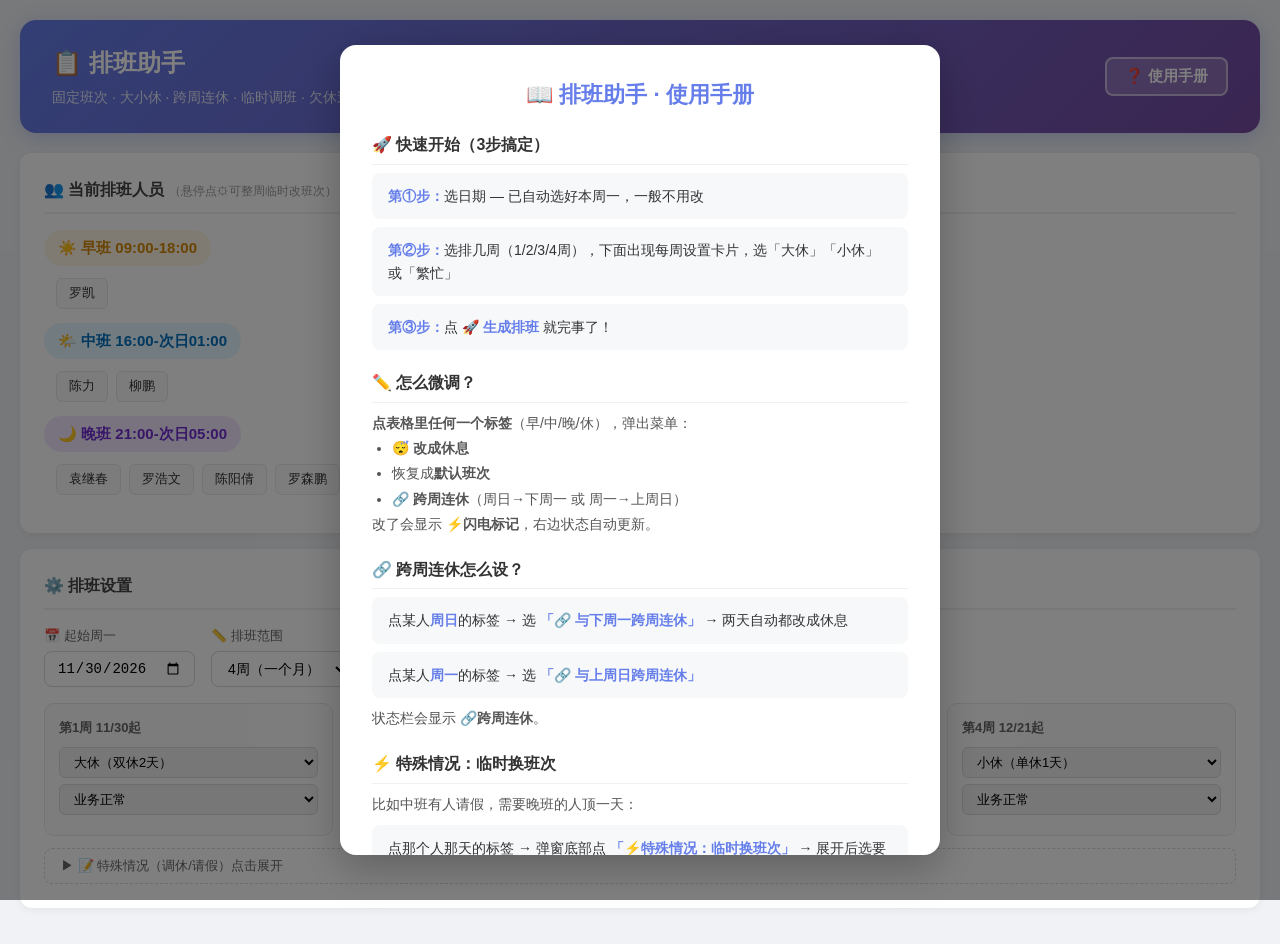
==== commit 00c2f0b2: "v16: 跨周连休优化+顶班折叠+衔接确认修复" ====
--- a/local.html
+++ b/local.html
@@ -34,6 +34,7 @@
 .link-card .actions button{padding:6px 16px;border-radius:6px;font-size:13px;cursor:pointer;border:none;font-weight:600}
 .btn-apply{background:#4caf50;color:#fff}
 .btn-ignore{background:#e0e0e0;color:#666}
+.btn-clear{background:#ffcdd2;color:#c62828}
 .modal-overlay{display:none;position:fixed;top:0;left:0;right:0;bottom:0;background:rgba(0,0,0,.4);z-index:1000;justify-content:center;align-items:center}
 .modal-overlay.open{display:flex}
 .modal{background:#fff;border-radius:14px;padding:28px;width:420px;max-width:95vw;box-shadow:0 8px 30px rgba(0,0,0,.2);max-height:90vh;overflow-y:auto}
@@ -47,6 +48,13 @@
 .shift-option .dot.middle{background:#1890ff}
 .shift-option .dot.night{background:#722ed1}
 .shift-option .dot.rest{background:#52c41a}
+.cross-option{border-color:#d6e4ff;background:#f0f5ff}
+.cross-option:hover{border-color:#2f54eb;background:#e8edff}
+.temp-toggle{padding:10px 16px;border:1px dashed #d9d9d9;border-radius:8px;cursor:pointer;font-size:12px;color:#999;text-align:center;transition:all .15s}
+.temp-toggle:hover{border-color:#fa8c16;color:#fa8c16}
+.temp-options{display:none;flex-direction:column;gap:8px;margin-top:8px;padding:10px;background:#fffbe6;border-radius:8px;border:1px solid #ffe58f}
+.temp-options.open{display:flex}
+.temp-options .shift-option{padding:10px 14px;font-size:13px}
 .modal .actions{display:flex;gap:10px;margin-top:20px}
 .modal .actions button{flex:1;padding:10px;border-radius:8px;font-size:14px;cursor:pointer;border:none;font-weight:600}
 .btn-cancel{background:#f0f0f0;color:#666}
@@ -121,7 +129,6 @@
 .toast.show{transform:translateX(-50%) translateY(0);opacity:1}
 .btn-export{padding:8px 20px;border:none;border-radius:8px;font-size:13px;cursor:pointer;margin-right:8px;color:#fff}
 .btn-export:hover{opacity:.85}
-/* 使用手册弹窗 */
 .help-overlay{display:none;position:fixed;top:0;left:0;right:0;bottom:0;background:rgba(0,0,0,.5);z-index:2000;justify-content:center;align-items:center}
 .help-overlay.open{display:flex}
 .help-box{background:#fff;border-radius:16px;padding:32px;width:600px;max-width:95vw;max-height:90vh;overflow-y:auto;box-shadow:0 12px 40px rgba(0,0,0,.25)}
@@ -134,8 +141,6 @@
 .help-section .step b{color:#667eea}
 .help-section .key{display:inline-block;background:#f0f0f0;border:1px solid #d9d9d9;border-radius:4px;padding:2px 8px;font-size:12px;font-family:monospace;margin:0 2px}
 .help-close{display:block;margin:20px auto 0;padding:12px 40px;background:linear-gradient(135deg,#667eea,#764ba2);color:#fff;border:none;border-radius:8px;font-size:16px;font-weight:600;cursor:pointer}
-.help-close:hover{opacity:.9}
-/* 打印样式 */
 @media print{
 body{padding:0;background:#fff}
 .header,.card:has(h2:first-child:not(#resultHeader)),.btn-export,.btn-generate,.special-toggle,.special-panel,.link-card,.toast,.modal-overlay,.help-overlay,.header-right,.controls,.week-configs,#empCard,.btn-help{display:none!important}
@@ -186,86 +191,76 @@
 <div class="card"><h2>💡 智能建议</h2><ul class="suggestions" id="suggestions"></ul></div>
 </div>
 </div>
-<!-- 使用手册弹窗 -->
+<!-- 使用手册 -->
 <div class="help-overlay" id="helpOverlay">
 <div class="help-box">
 <h2>📖 排班助手 · 使用手册</h2>
 <div class="help-section">
 <h3>🚀 快速开始（3步搞定）</h3>
-<div class="step"><b>第①步：</b>选日期 — 日期已经自动帮你选好了（本周一），一般不用改</div>
-<div class="step"><b>第②步：</b>选排几周 — 选1周、2周、3周或4周，下面会出现每周的设置卡片，选好每周是「大休」「小休」还是「繁忙」</div>
-<div class="step"><b>第③步：</b>点 <b>🚀 生成排班</b> — 就完事了！排班表自动出来</div>
+<div class="step"><b>第①步：</b>选日期 — 已自动选好本周一，一般不用改</div>
+<div class="step"><b>第②步：</b>选排几周（1/2/3/4周），下面出现每周设置卡片，选「大休」「小休」或「繁忙」</div>
+<div class="step"><b>第③步：</b>点 <b>🚀 生成排班</b> 就完事了！</div>
 </div>
 <div class="help-section">
-<h3>✏️ 怎么微调排班？</h3>
-<p>生成排班后，<b>点表格里任何一个标签</b>（早/中/晚/休），会弹出菜单让你选：</p>
+<h3>✏️ 怎么微调？</h3>
+<p><b>点表格里任何一个标签</b>（早/中/晚/休），弹出菜单：</p>
 <ul>
-<li>😴 <b>改成休息</b> — 这天不用来上班</li>
-<li>☀️ <b>改成早班</b> — 临时去顶早班</li>
-<li>🌤️ <b>改成中班</b> — 临时去顶中班（比如中班有人请假）</li>
-<li>🌙 <b>改成晚班</b> — 改回晚班</li>
+<li>😴 <b>改成休息</b></li>
+<li>恢复成<b>默认班次</b></li>
+<li>🔗 <b>跨周连休</b>（周日→下周一 或 周一→上周日）</li>
 </ul>
-<p>改了之后标签上会出现 <b>⚡闪电标记</b>，表示这天是临时调的，不影响这个人的固定班次。</p>
-<p>右边的「本周状态」会<b>自动更新</b>，告诉你这个人现在是双休、单休还是无休。</p>
+<p>改了会显示 <b>⚡闪电标记</b>，右边状态自动更新。</p>
 </div>
 <div class="help-section">
 <h3>🔗 跨周连休怎么设？</h3>
-<p>想让某人 <b>周日 + 下周一</b> 一起休息？</p>
-<div class="step">点那个人<b>周日</b>的标签 → 弹出菜单最下面有 <b>「🔗 休息并与下周一跨周连休」</b> → 点一下，两天自动都改成休息</div>
-<p>同样，点<b>周一</b>的标签也可以选「与上周日连休」。</p>
+<div class="step">点某人<b>周日</b>的标签 → 选 <b>「🔗 与下周一跨周连休」</b> → 两天自动都改成休息</div>
+<div class="step">点某人<b>周一</b>的标签 → 选 <b>「🔗 与上周日跨周连休」</b></div>
+<p>状态栏会显示 <b>🔗跨周连休</b>。</p>
 </div>
 <div class="help-section">
-<h3>⚙️ 某个人整周要换班次怎么办？</h3>
-<p>鼠标放到员工名字上，右上角会出现一个 <b>紫色⚙️小齿轮</b>，点它可以把这个人整周换到别的班次。</p>
-<p>比如晚班的袁继春这周要顶中班，点⚙️选中班就行。名字旁边会出现红色的「临」标记。</p>
+<h3>⚡ 特殊情况：临时换班次</h3>
+<p>比如中班有人请假，需要晚班的人顶一天：</p>
+<div class="step">点那个人那天的标签 → 弹窗底部点 <b>「⚡特殊情况：临时换班次」</b> → 展开后选要顶的班次</div>
+<p>标签会变成<b>橙色虚线+⚡</b>，表示临时调班。</p>
 </div>
 <div class="help-section">
-<h3>📊 怎么看分析？</h3>
-<p>排班表下面有几个分析模块：</p>
-<ul>
-<li><b>📊 周期总览</b> — 一张大表，每人每周是啥状态，总上班天数、总休息天数、是否达标，一目了然</li>
-<li><b>📋 调整追踪</b> — 你做的每次手动修改都记录在这里</li>
-<li><b>🔍 休息状态一览</b> — 每人一张卡片，显示每周的休息详情</li>
-<li><b>💡 智能建议</b> — 系统自动检查：有人无休会🔴提醒，班次缺人会🟡提醒</li>
-</ul>
+<h3>⚙️ 某人整周换班次</h3>
+<p>鼠标放到员工名字上 → 出现<b>紫色⚙️齿轮</b> → 点它可以整周换班次。</p>
 </div>
 <div class="help-section">
 <h3>💾 保存和导出</h3>
 <ul>
-<li><b>💾 保存并记录衔接</b> — 存到浏览器，下个月排班时自动读取上期状态，大小休自动交替，欠休自动继承</li>
-<li><b>📥 导出CSV</b> — 下载成Excel可以打开的文件（中文不乱码）</li>
-<li><b>🖨️ 打印排班表</b> — 直接打印出来贴墙上</li>
+<li><b>💾 保存并记录衔接</b> — 下个月排班自动读取上期状态</li>
+<li><b>📥 导出CSV</b> — Excel可直接打开</li>
+<li><b>🖨️ 打印</b> — 打印出来贴墙上</li>
 </ul>
 </div>
 <div class="help-section">
 <h3>⌨️ 快捷键</h3>
-<p><span class="key">Ctrl</span>+<span class="key">S</span> 保存记录 &nbsp;&nbsp; <span class="key">Ctrl</span>+<span class="key">E</span> 导出CSV &nbsp;&nbsp; <span class="key">Ctrl</span>+<span class="key">P</span> 打印</p>
+<p><span class="key">Ctrl</span>+<span class="key">S</span> 保存 &nbsp; <span class="key">Ctrl</span>+<span class="key">E</span> 导出 &nbsp; <span class="key">Ctrl</span>+<span class="key">P</span> 打印</p>
 </div>
 <div class="help-section">
 <h3>❓ 常见问题</h3>
 <ul>
-<li><b>大休和小休有啥区别？</b> — 大休=每人休2天（双休），小休=每人休1天（单休）</li>
-<li><b>繁忙是什么意思？</b> — 全员上班不休息，但系统会记录每人欠了2天休息，下一期排班时自动补上</li>
-<li><b>日期选错了怎么办？</b> — 改日期重新点「生成排班」就行，之前的微调会清掉重来</li>
-<li><b>为什么有人显示⛔无休？</b> — 可能是繁忙周，或者你手动把休息改成了上班。看智能建议里的提醒</li>
+<li><b>大休vs小休？</b> 大休=每人休2天，小休=每人休1天</li>
+<li><b>繁忙？</b> 全员上班，系统记录欠休，下期自动补</li>
+<li><b>⛔无休？</b> 可能是繁忙周，看智能建议里的提醒</li>
 </ul>
 </div>
 <button class="help-close" onclick="closeHelp()">✅ 我知道了</button>
 </div>
 </div>
-<!-- 点击班次标签时弹出的选择弹窗 -->
+<!-- 点击格子弹窗 -->
 <div class="modal-overlay" id="cellModal">
 <div class="modal">
 <h3 id="cellTitle">调整班次</h3>
 <div class="current-info" id="cellInfo"></div>
 <div class="options" id="cellOptions"></div>
-<div class="actions">
-<button class="btn-cancel" onclick="closeCellModal()">取消</button>
-</div>
-<div class="tip">点击选项直接生效，⚡标记表示临时调班（与默认班次不同）</div>
-</div>
-</div>
-<!-- 员工固定班次临时调整弹窗 -->
+<div class="actions"><button class="btn-cancel" onclick="closeCellModal()">取消</button></div>
+<div class="tip">点击选项直接生效</div>
+</div>
+</div>
+<!-- 员工整周调班弹窗 -->
 <div class="modal-overlay" id="shiftModal">
 <div class="modal">
 <h3 id="modalTitle">调整班次</h3>
@@ -311,14 +306,9 @@
 const getShift=i=>overrides[i]||EMPS[i].shift;
 function toast(m){const t=$('toast');t.textContent=m;t.classList.add('show');setTimeout(()=>t.classList.remove('show'),2500)}
 
-/* 使用手册 */
 function openHelp(){$('helpOverlay').classList.add('open')}
 function closeHelp(){$('helpOverlay').classList.remove('open');localStorage.setItem('shiftHelp','1')}
-
-/* 打印 */
 function printSchedule(){window.print()}
-
-/* 快捷键 */
 document.addEventListener('keydown',function(e){
 if(e.ctrlKey&&e.key==='s'){e.preventDefault();saveAndLink()}
 if(e.ctrlKey&&e.key==='e'){e.preventDefault();exportCSV()}
@@ -326,26 +316,25 @@
 });
 
 function getCellState(wi,ei,d){
-  const key=wi+'_'+ei+'_'+d;
-  if(cellEdits[key])return cellEdits[key];
-  if(!allWeeks[wi].sched[ei][d])return 'rest';
-  return getShift(ei);
+const key=wi+'_'+ei+'_'+d;
+if(cellEdits[key])return cellEdits[key];
+if(!allWeeks[wi].sched[ei][d])return'rest';
+return getShift(ei);
 }
 function isCellTemp(wi,ei,d){
-  const key=wi+'_'+ei+'_'+d;
-  if(!cellEdits[key])return false;
-  const def=allWeeks[wi].sched[ei][d]?getShift(ei):'rest';
-  return cellEdits[key]!==def;
+const key=wi+'_'+ei+'_'+d;
+if(!cellEdits[key])return false;
+const def=allWeeks[wi].sched[ei][d]?getShift(ei):'rest';
+return cellEdits[key]!==def;
 }
 
 /* 初始化 */
 (function(){
 const t=new Date(),dow=t.getDay(),diff=dow===0?-6:1-dow;
 const mon=new Date(t.getFullYear(),t.getMonth(),t.getDate()+diff);
-$('weekStart').value=mon.getFullYear()+'-'+String(mon.getMonth()+1).padStart(2,'0')+'-'+String(mon.getDate()).padStart(2,'0');
+$('weekStart').value=fmt(mon);
 renderEmpCard();renderSpecialPanel();onSpanChange();
 loadLinkState();
-/* 首次打开自动弹出使用手册 */
 if(!localStorage.getItem('shiftHelp')){setTimeout(()=>openHelp(),500)}
 })();
 
@@ -368,7 +357,8 @@
 EMPS.forEach((e,i)=>{const d=linkState.debt[i]||0;if(d>0){h+='<span class="debt-tag">'+e.name+' +'+d+'天</span>';hasDebt=true}});
 if(!hasDebt)h+='<span style="color:#4caf50">无欠休 ✅</span>';
 h+='</div><div class="actions"><button class="btn-apply" onclick="applyLink()">✅ 应用衔接</button>';
-h+='<button class="btn-ignore" onclick="ignoreLink()">🔄 忽略</button></div></div>';
+h+='<button class="btn-ignore" onclick="ignoreLink()">🔄 忽略</button>';
+h+='<button class="btn-clear" onclick="clearLink()">🗑️ 清除记录</button></div></div>';
 $('linkArea').innerHTML=h;
 }
 function applyLink(){
@@ -380,14 +370,15 @@
 $('weekStart').value=fmt(nextMon);
 toast('✅ 已应用上期衔接');
 }
-function ignoreLink(){linkState=null;localStorage.removeItem('shift_link');$('linkArea').innerHTML='';toast('已忽略')}
+function ignoreLink(){$('linkArea').innerHTML='';toast('已忽略')}
+function clearLink(){linkState=null;localStorage.removeItem('shift_link');$('linkArea').innerHTML='';toast('已清除历史记录')}
 function saveAndLink(){
 if(!allWeeks.length){toast('请先生成排班');return}
 const debt={};
 EMPS.forEach((e,i)=>{
 const shouldRest=allWeeks.reduce((s,w)=>s+(w.type==='big'?2:w.type==='small'?1:2),0);
 let actualRest=0;
-allWeeks.forEach(wk=>{for(let d=0;d<7;d++){const st=getCellState(wk._wi,i,d);if(st==='rest')actualRest++}});
+allWeeks.forEach((wk,wi)=>{for(let d=0;d<7;d++){const st=getCellState(wi,i,d);if(st==='rest')actualRest++}});
 const inherited=(linkState&&linkState.debt[i])||0;
 debt[i]=Math.max(0,shouldRest-actualRest+inherited);
 });
@@ -395,10 +386,9 @@
 const state={startDate:fmt(allWeeks[0].monday),endDate:fmt(addD(lastWk.monday,6)),numWeeks:allWeeks.length,lastType:lastWk.type,rotIdx:(linkState?linkState.rotIdx:0)+allWeeks.length,debt,savedAt:new Date().toLocaleString('zh-CN')};
 localStorage.setItem('shift_link',JSON.stringify(state));
 linkState=state;renderLinkCard();
-toast('💾 已保存！下次自动衔接');
-}
-
-/* 员工卡片 */
+toast('💾 已保存！下次打开自动衔接');
+}
+
 function renderEmpCard(){
 const g={morning:[],middle:[],night:[]};
 EMPS.forEach((e,i)=>g[getShift(i)].push(i));
@@ -417,7 +407,6 @@
 $('empCard').innerHTML=h;
 }
 
-/* 多周配置 */
 function onSpanChange(){
 const n=+$('spanWeeks').value;
 let startType='big';
@@ -438,7 +427,6 @@
 $('weekConfigs').innerHTML=h;
 }
 
-/* 员工整周调班弹窗 */
 function openModal(i){
 editIdx=i;tempShift=getShift(i);
 $('modalTitle').textContent='调整 '+EMPS[i].name+' 的固定班次（整周）';
@@ -483,7 +471,7 @@
 });
 }
 
-/* 点击排班表格子的弹窗 */
+/* ====== 点击格子弹窗（核心交互）====== */
 function onCellClick(wi,ei,d){
 curCell={wi,ei,d};
 const dt=addD(allWeeks[wi].monday,d);
@@ -494,15 +482,13 @@
 $('cellTitle').textContent=name+' · 第'+(wi+1)+'周'+WD[d]+' ('+dateStr+')';
 $('cellInfo').innerHTML='默认班次：'+SI[defShift].emoji+SI[defShift].full+' | 当前：<strong>'+(curState==='rest'?'😴 休息':SI[curState].emoji+SI[curState].full)+'</strong>';
 let h='';
-const restAct=curState==='rest'?'active':'';
-h+='<div class="shift-option '+restAct+'" onclick="applyCellChoice(\'rest\')"><span class="dot rest"></span><span>😴 休息</span></div>';
-for(const[k,si] of Object.entries(SI)){
-const act=curState===k?'active':'';
-const isDefault=k===defShift?' ← 默认':'';
-const isTemp=k!==defShift?' (临时顶班)':'';
-h+='<div class="shift-option '+act+'" onclick="applyCellChoice(\''+k+'\')"><span class="dot '+k+'"></span><span>'+si.emoji+' '+si.full+' '+si.time+isDefault+isTemp+'</span></div>';
-}
-if(curState!=='rest'){
+/* 主选项：休息和默认班次 */
+const restAct=curState==='rest'?' active':'';
+h+='<div class="shift-option'+restAct+'" onclick="applyCellChoice(\'rest\')"><span class="dot rest"></span><span>😴 休息</span></div>';
+const defAct=curState===defShift?' active':'';
+h+='<div class="shift-option'+defAct+'" onclick="applyCellChoice(\''+defShift+'\')"><span class="dot '+defShift+'"></span><span>'+SI[defShift].emoji+' '+SI[defShift].full+' '+SI[defShift].time+' ← 默认</span></div>';
+
+/* 跨周连休选项 — 周日可以连到下周一，周一可以连到上周日 */
 if(d===6&&wi<allWeeks.length-1){
 const ndt=addD(allWeeks[wi+1].monday,0);
 h+='<div class="cross-option" onclick="applyCrossCellChoice(\'next\')">🔗 休息并与下周一('+(ndt.getMonth()+1)+'/'+ndt.getDate()+')跨周连休</div>';
@@ -511,7 +497,17 @@
 const pdt=addD(allWeeks[wi-1].monday,6);
 h+='<div class="cross-option" onclick="applyCrossCellChoice(\'prev\')">🔗 休息并与上周日('+(pdt.getMonth()+1)+'/'+pdt.getDate()+')跨周连休</div>';
 }
-}
+
+/* 临时换班次 — 折叠隐藏，特殊情况才展开 */
+h+='<div class="temp-toggle" onclick="this.nextElementSibling.classList.toggle(\'open\')">⚡ 特殊情况：临时换其他班次 ▼</div>';
+h+='<div class="temp-options">';
+for(const[k,si] of Object.entries(SI)){
+if(k===defShift)continue;
+const act=curState===k?' active':'';
+h+='<div class="shift-option'+act+'" onclick="applyCellChoice(\''+k+'\')"><span class="dot '+k+'"></span><span>'+si.emoji+' 临时改为'+si.full+' '+si.time+'</span></div>';
+}
+h+='</div>';
+
 $('cellOptions').innerHTML=h;
 $('cellModal').classList.add('open');
 }
@@ -647,7 +643,7 @@
 const i=order[j],t=target[i];
 if(t<=0)continue;
 if(j<half)off(sched,i,5);else off(sched,i,6);
-if(t>=2){for(let d=0;d<5;d++){if(sched[i][d]&&canOff(idxs,sched,i,d,2,1)){off(sched,i,d);break}}}
+if(t>=2){for(let dd=0;dd<5;dd++){if(sched[i][dd]&&canOff(idxs,sched,i,dd,2,1)){off(sched,i,dd);break}}}
 }
 }
 }
@@ -726,7 +722,6 @@
 return h+'</tbody>';
 }
 
-/* 分析 */
 function analyzeWeek(wi,i){
 const rest=[],work=[];
 for(let d=0;d<7;d++){const st=getCellState(wi,i,d);if(st==='rest')rest.push(d);else work.push(d)}
@@ -770,7 +765,6 @@
 return'<span class="rest-tag '+a.type+'">'+a.label+'<div style="font-size:10px;color:#999">'+a.desc+'</div>'+extra+'</span>';
 }
 
-/* 总览 */
 function renderSummary(){
 let h='<table class="summary-table"><thead><tr><th>姓名</th><th>班次</th>';
 allWeeks.forEach((w,i)=>h+='<th>第'+(i+1)+'周</th>');
@@ -796,9 +790,8 @@
 $('summaryArea').innerHTML=h;
 }
 
-/* 调整追踪 */
 function renderAdjustLog(){
-if(!adjustments.length){$('adjustLog').innerHTML='<div style="color:#999;font-size:13px;text-align:center;padding:12px">暂无手动调整。点击排班表中的标签即可修改班次。</div>';return}
+if(!adjustments.length){$('adjustLog').innerHTML='<div style="color:#999;font-size:13px;text-align:center;padding:12px">暂无手动调整。点击排班表中的标签即可修改。</div>';return}
 let h='<div class="adjust-log"><h4>📋 手动调整记录（'+adjustments.length+'次）</h4>';
 adjustments.slice(-15).forEach(a=>{
 const icon=a.isShiftChange?'🔄':a.to==='休息'?'😴':'💼';
@@ -835,7 +828,7 @@
 if(a.type==='none')ss.push({lv:'error',t:e.name+' 第'+(wi+1)+'周无休息！建议在后续周补休'});
 if(a.type==='split')ss.push({lv:'warn',t:e.name+' 第'+(wi+1)+'周拆休（'+a.desc+'），建议调成连休'});
 if(a.maxCon>=6)ss.push({lv:'error',t:e.name+' 第'+(wi+1)+'周连续工作'+a.maxCon+'天，注意劳动强度'});
-if(a.tempShifts.length)ss.push({lv:'warn',t:e.name+' 第'+(wi+1)+'周有'+a.tempShifts.length+'处临时调班：'+a.tempShifts.join('、')+' 注意生物钟适应'});
+if(a.tempShifts.length)ss.push({lv:'warn',t:e.name+' 第'+(wi+1)+'周有'+a.tempShifts.length+'处临时调班：'+a.tempShifts.join('、')});
 });
 });
 const gm={morning:[],middle:[],night:[]};
@@ -848,7 +841,7 @@
 let c=0;for(const ii of idxs){if(getCellState(wi,ii,d)===s)c++}
 EMPS.forEach((e,ei)=>{if(!idxs.includes(ei)){const st=getCellState(wi,ei,d);if(st===s)c++}});
 const need=d<5?wdN:(wk.type==='busy'?wdN:weN);
-if(c<need)ss.push({lv:'warn',t:'第'+(wi+1)+'周'+WD[d]+SI[s].full+'缺'+(need-c)+'人，可临时调班补充'});
+if(c<need)ss.push({lv:'warn',t:'第'+(wi+1)+'周'+WD[d]+SI[s].full+'缺'+(need-c)+'人'});
 }
 }
 });
@@ -856,7 +849,6 @@
 $('suggestions').innerHTML=ss.map(s=>'<li class="'+s.lv+'"><span>'+(s.lv==='error'?'🔴':s.lv==='warn'?'🟡':'🟢')+'</span><span>'+s.t+'</span></li>').join('');
 }
 
-/* 导出CSV */
 function exportCSV(){
 if(!allWeeks.length){toast('请先生成排班');return}
 let csv='\uFEFF';
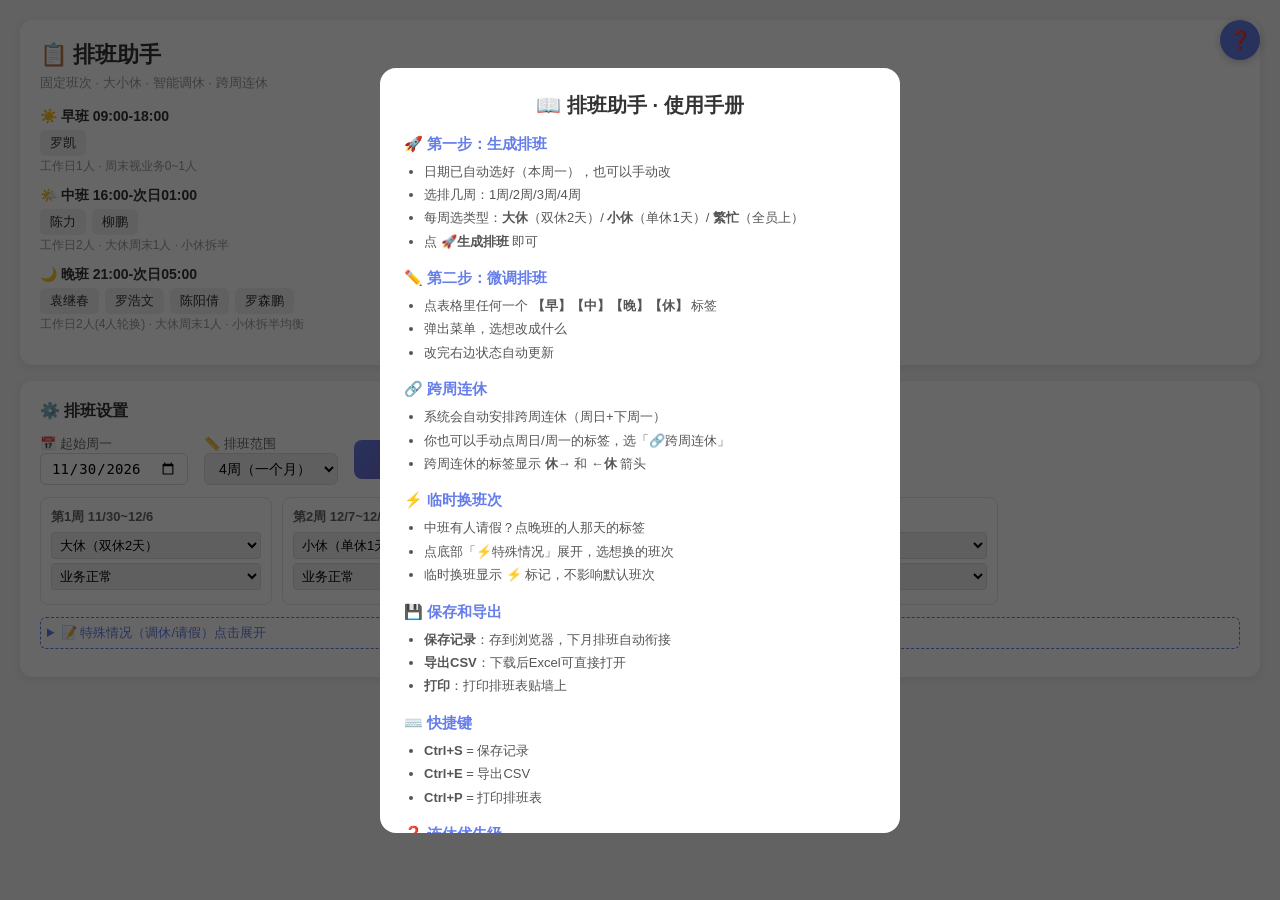
==== commit 2e5ceff0: "v18-final: 跨周连休优先+连休优先级+休→←休标记+所有功能整合" ====
--- a/local.html
+++ b/local.html
@@ -6,868 +6,1047 @@
 <title>排班助手</title>
 <style>
 *{margin:0;padding:0;box-sizing:border-box}
-body{font-family:-apple-system,BlinkMacSystemFont,"Segoe UI","PingFang SC","Microsoft YaHei",sans-serif;background:#f0f2f5;color:#333;line-height:1.6;padding:20px}
-.container{max-width:1400px;margin:0 auto}
-.header{background:linear-gradient(135deg,#667eea 0%,#764ba2 100%);color:#fff;padding:24px 32px;border-radius:16px;margin-bottom:20px;box-shadow:0 4px 20px rgba(102,126,234,.3);display:flex;justify-content:space-between;align-items:center}
-.header h1{font-size:24px;margin-bottom:4px}
-.header p{opacity:.85;font-size:14px}
-.header-right{display:flex;gap:10px}
-.btn-help{background:rgba(255,255,255,.2);color:#fff;border:2px solid rgba(255,255,255,.5);padding:8px 18px;border-radius:8px;font-size:15px;cursor:pointer;font-weight:600;transition:all .2s}
-.btn-help:hover{background:rgba(255,255,255,.35)}
-.card{background:#fff;border-radius:12px;padding:24px;margin-bottom:16px;box-shadow:0 2px 8px rgba(0,0,0,.06)}
-.card h2{font-size:16px;color:#444;margin-bottom:16px;padding-bottom:10px;border-bottom:2px solid #f0f0f0}
-.shift-group{margin-bottom:14px}
-.shift-group-title{display:inline-flex;align-items:center;gap:8px;font-weight:600;font-size:15px;padding:6px 14px;border-radius:20px;margin-bottom:6px}
-.shift-group-title.morning{background:#fff7e6;color:#d48806}
-.shift-group-title.middle{background:#e6f7ff;color:#0070c0}
-.shift-group-title.night{background:#f3e8ff;color:#722ed1}
-.emp-tags{display:flex;flex-wrap:wrap;gap:8px;margin:6px 0 2px 12px}
-.emp-tag{padding:4px 12px;border-radius:6px;font-size:13px;background:#fafafa;border:1px solid #e8e8e8;position:relative;cursor:default}
-.emp-tag:hover .gear-btn{display:block}
-.gear-btn{display:none;position:absolute;top:-6px;right:-6px;width:18px;height:18px;border-radius:50%;background:#667eea;color:#fff;font-size:10px;line-height:18px;text-align:center;cursor:pointer;border:none}
-.override-badge{display:inline-block;font-size:10px;background:#ff4d4f;color:#fff;padding:0 5px;border-radius:8px;margin-left:4px}
-.link-card{background:linear-gradient(135deg,#e8f5e9,#f1f8e9);border:1px solid #a5d6a7;border-radius:10px;padding:16px;margin-bottom:16px}
-.link-card h3{font-size:14px;color:#2e7d32;margin-bottom:10px}
-.link-card .info{font-size:13px;color:#555;margin-bottom:6px}
-.link-card .debt-tag{display:inline-block;background:#fff3e0;color:#e65100;padding:2px 8px;border-radius:4px;font-size:12px;margin:2px}
-.link-card .actions{margin-top:10px;display:flex;gap:8px}
-.link-card .actions button{padding:6px 16px;border-radius:6px;font-size:13px;cursor:pointer;border:none;font-weight:600}
-.btn-apply{background:#4caf50;color:#fff}
-.btn-ignore{background:#e0e0e0;color:#666}
-.btn-clear{background:#ffcdd2;color:#c62828}
-.modal-overlay{display:none;position:fixed;top:0;left:0;right:0;bottom:0;background:rgba(0,0,0,.4);z-index:1000;justify-content:center;align-items:center}
-.modal-overlay.open{display:flex}
-.modal{background:#fff;border-radius:14px;padding:28px;width:420px;max-width:95vw;box-shadow:0 8px 30px rgba(0,0,0,.2);max-height:90vh;overflow-y:auto}
-.modal h3{font-size:17px;margin-bottom:16px;text-align:center}
-.modal .options{display:flex;flex-direction:column;gap:10px}
-.shift-option,.cross-option{padding:14px 16px;border:2px solid #e8e8e8;border-radius:10px;cursor:pointer;display:flex;align-items:center;gap:12px;transition:all .15s;font-size:14px}
-.shift-option:hover,.cross-option:hover{border-color:#667eea;background:#f8f7ff}
-.shift-option.active,.cross-option.active{border-color:#667eea;background:#eef0ff;font-weight:600}
-.shift-option .dot{width:12px;height:12px;border-radius:50%}
-.shift-option .dot.morning{background:#faad14}
-.shift-option .dot.middle{background:#1890ff}
-.shift-option .dot.night{background:#722ed1}
-.shift-option .dot.rest{background:#52c41a}
-.cross-option{border-color:#d6e4ff;background:#f0f5ff}
-.cross-option:hover{border-color:#2f54eb;background:#e8edff}
-.temp-toggle{padding:10px 16px;border:1px dashed #d9d9d9;border-radius:8px;cursor:pointer;font-size:12px;color:#999;text-align:center;transition:all .15s}
-.temp-toggle:hover{border-color:#fa8c16;color:#fa8c16}
-.temp-options{display:none;flex-direction:column;gap:8px;margin-top:8px;padding:10px;background:#fffbe6;border-radius:8px;border:1px solid #ffe58f}
-.temp-options.open{display:flex}
-.temp-options .shift-option{padding:10px 14px;font-size:13px}
-.modal .actions{display:flex;gap:10px;margin-top:20px}
-.modal .actions button{flex:1;padding:10px;border-radius:8px;font-size:14px;cursor:pointer;border:none;font-weight:600}
-.btn-cancel{background:#f0f0f0;color:#666}
-.btn-confirm{background:linear-gradient(135deg,#667eea,#764ba2);color:#fff}
-.btn-reset{background:#fff7e6;color:#d48806;border:1px solid #ffe58f!important}
-.modal .tip{font-size:12px;color:#999;text-align:center;margin-top:12px}
-.modal .current-info{background:#f6f8fa;border-radius:8px;padding:10px 14px;margin-bottom:14px;font-size:13px;color:#666}
-.controls{display:flex;flex-wrap:wrap;gap:16px;align-items:flex-end}
-.control-item{display:flex;flex-direction:column;gap:4px}
-.control-item label{font-size:13px;color:#666;font-weight:500}
-.control-item select,.control-item input[type="date"]{padding:8px 12px;border:1px solid #d9d9d9;border-radius:8px;font-size:14px;background:#fff;cursor:pointer}
-.btn-generate{padding:10px 28px;background:linear-gradient(135deg,#667eea,#764ba2);color:#fff;border:none;border-radius:8px;font-size:15px;font-weight:600;cursor:pointer;transition:all .2s;white-space:nowrap}
-.btn-generate:hover{transform:translateY(-1px);box-shadow:0 4px 12px rgba(102,126,234,.4)}
-.week-configs{margin-top:16px;display:flex;flex-wrap:wrap;gap:12px}
-.week-config-card{flex:1;min-width:180px;border:1px solid #e8e8e8;border-radius:10px;padding:14px;background:#fafafa}
-.week-config-card h4{font-size:13px;color:#666;margin-bottom:8px}
-.week-config-card select{width:100%;padding:6px 10px;border:1px solid #d9d9d9;border-radius:6px;font-size:13px;margin-bottom:6px}
-.special-toggle{background:none;border:1px dashed #d9d9d9;padding:8px 16px;border-radius:8px;cursor:pointer;font-size:13px;color:#666;width:100%;text-align:left;margin-top:12px}
-.special-toggle:hover{border-color:#667eea;color:#667eea}
-.special-panel{display:none;margin-top:12px;padding:16px;background:#fafafa;border-radius:8px}
-.special-panel.open{display:block}
-.leave-row{display:flex;align-items:center;gap:10px;margin-bottom:8px;font-size:13px;flex-wrap:wrap}
-.leave-row input[type="checkbox"]{width:16px;height:16px;cursor:pointer}
-#result{display:none}
-.week-section{margin-bottom:24px;border:1px solid #e8e8e8;border-radius:10px;padding:16px;background:#fefefe}
-.week-section h3{font-size:14px;color:#555;margin-bottom:12px;padding-bottom:8px;border-bottom:1px solid #f0f0f0}
-.schedule-table{width:100%;border-collapse:collapse;font-size:14px}
-.schedule-table th{padding:10px 8px;text-align:center;background:#fafafa;font-weight:600;border-bottom:2px solid #e8e8e8;font-size:13px}
-.schedule-table th .date{font-size:12px;color:#999;font-weight:400}
-.schedule-table th.weekend{color:#f5222d}
-.schedule-table td{padding:8px;text-align:center;border-bottom:1px solid #f0f0f0}
-.schedule-table td.name-cell{text-align:left;font-weight:600;padding-left:16px;white-space:nowrap}
-.badge{display:inline-block;padding:4px 12px;border-radius:6px;font-size:12px;font-weight:600;cursor:pointer;transition:all .15s;user-select:none;min-width:36px;position:relative}
-.badge:hover{transform:scale(1.1);box-shadow:0 2px 6px rgba(0,0,0,.15)}
-.badge.morning{background:#fff7e6;color:#d48806;border:1px solid #ffe58f}
-.badge.middle{background:#e6f7ff;color:#0070c0;border:1px solid #91d5ff}
-.badge.night{background:#f3e8ff;color:#722ed1;border:1px solid #d3adf7}
-.badge.rest{background:#f6ffed;color:#52c41a;border:1px solid #b7eb8f}
-.badge.temp{border:2px dashed #fa8c16!important;position:relative}
-.badge.temp::after{content:'⚡';position:absolute;top:-8px;right:-6px;font-size:10px}
-.rest-tag{display:inline-block;padding:3px 10px;border-radius:12px;font-size:12px;font-weight:600;white-space:nowrap}
-.rest-tag.double{background:#f6ffed;color:#389e0d}
-.rest-tag.linked{background:#e6fffb;color:#08979c}
-.rest-tag.cross{background:#f0f5ff;color:#2f54eb}
-.rest-tag.single{background:#fffbe6;color:#d48806}
-.rest-tag.split{background:#fff2e8;color:#d4380d}
-.rest-tag.none{background:#fff1f0;color:#cf1322}
-.group-sep td{padding:8px 16px;background:#f7f7f7;font-weight:600;font-size:13px;color:#666;text-align:left!important;border-bottom:2px solid #e8e8e8}
-.stat-row td{background:#fafafa;font-size:12px;color:#888;padding:6px 8px}
-.stat-row td.short{color:#cf1322;font-weight:600}
-.stat-total td{border-top:2px solid #e8e8e8}
-.analysis-grid{display:grid;grid-template-columns:repeat(auto-fill,minmax(240px,1fr));gap:12px}
-.pcard{padding:14px;border-radius:10px;border:1px solid #e8e8e8}
-.pcard .pname{font-weight:600;font-size:15px;margin-bottom:4px}
-.pcard .pshift{font-size:12px;color:#999;margin-bottom:8px}
-.pcard .pstats{font-size:13px;color:#666}
-.pcard .pstats div{margin-bottom:3px}
-.suggestions{list-style:none;padding:0}
-.suggestions li{padding:10px 14px;margin-bottom:6px;border-radius:8px;font-size:13px;display:flex;align-items:flex-start;gap:8px}
-.suggestions li.warn{background:#fffbe6;border:1px solid #ffe58f;color:#ad6800}
-.suggestions li.error{background:#fff1f0;border:1px solid #ffa39e;color:#a8071a}
-.suggestions li.ok{background:#f6ffed;border:1px solid #b7eb8f;color:#389e0d}
-.summary-table{width:100%;border-collapse:collapse;font-size:13px;margin-top:12px}
-.summary-table th,.summary-table td{padding:8px 12px;border:1px solid #e8e8e8;text-align:center}
-.summary-table th{background:#fafafa;font-weight:600}
-.summary-table td.warn-cell{background:#fffbe6;color:#d48806;font-weight:600}
-.summary-table td.good-cell{background:#f6ffed;color:#389e0d}
-.adjust-log{margin-top:12px;padding:12px;background:#fefbe8;border:1px solid #ffe58f;border-radius:8px}
-.adjust-log h4{font-size:13px;color:#ad6800;margin-bottom:8px}
-.adjust-log .log-item{font-size:12px;color:#666;padding:4px 0;border-bottom:1px dashed #f0e8c0}
-.toast{position:fixed;bottom:30px;left:50%;transform:translateX(-50%) translateY(100px);padding:10px 24px;background:#333;color:#fff;border-radius:8px;font-size:14px;opacity:0;transition:all .3s;z-index:999;pointer-events:none}
-.toast.show{transform:translateX(-50%) translateY(0);opacity:1}
-.btn-export{padding:8px 20px;border:none;border-radius:8px;font-size:13px;cursor:pointer;margin-right:8px;color:#fff}
-.btn-export:hover{opacity:.85}
-.help-overlay{display:none;position:fixed;top:0;left:0;right:0;bottom:0;background:rgba(0,0,0,.5);z-index:2000;justify-content:center;align-items:center}
-.help-overlay.open{display:flex}
-.help-box{background:#fff;border-radius:16px;padding:32px;width:600px;max-width:95vw;max-height:90vh;overflow-y:auto;box-shadow:0 12px 40px rgba(0,0,0,.25)}
-.help-box h2{text-align:center;font-size:22px;margin-bottom:20px;color:#667eea}
-.help-section{margin-bottom:20px}
-.help-section h3{font-size:16px;color:#333;margin-bottom:8px;padding-bottom:6px;border-bottom:1px solid #f0f0f0}
-.help-section p,.help-section li{font-size:14px;color:#555;line-height:1.8}
-.help-section ol,.help-section ul{padding-left:20px}
-.help-section .step{background:#f6f8fa;border-radius:8px;padding:12px 16px;margin:8px 0;font-size:14px}
-.help-section .step b{color:#667eea}
-.help-section .key{display:inline-block;background:#f0f0f0;border:1px solid #d9d9d9;border-radius:4px;padding:2px 8px;font-size:12px;font-family:monospace;margin:0 2px}
-.help-close{display:block;margin:20px auto 0;padding:12px 40px;background:linear-gradient(135deg,#667eea,#764ba2);color:#fff;border:none;border-radius:8px;font-size:16px;font-weight:600;cursor:pointer}
-@media print{
-body{padding:0;background:#fff}
-.header,.card:has(h2:first-child:not(#resultHeader)),.btn-export,.btn-generate,.special-toggle,.special-panel,.link-card,.toast,.modal-overlay,.help-overlay,.header-right,.controls,.week-configs,#empCard,.btn-help{display:none!important}
-#result{display:block!important}
-.card{box-shadow:none;border:1px solid #ddd;page-break-inside:avoid}
-.badge{border:1px solid #999!important;print-color-adjust:exact;-webkit-print-color-adjust:exact}
-.rest-tag{print-color-adjust:exact;-webkit-print-color-adjust:exact}
-}
-@media(max-width:768px){body{padding:10px}.controls{flex-direction:column}.schedule-table{font-size:12px}.badge{padding:3px 8px;font-size:11px;min-width:28px}.analysis-grid{grid-template-columns:1fr}.help-box{padding:20px}}
+body{font-family:-apple-system,BlinkMacSystemFont,'Segoe UI',sans-serif;background:#f5f5f5;color:#333;padding:20px}
+.card{background:#fff;border-radius:12px;padding:20px;margin-bottom:16px;box-shadow:0 2px 8px rgba(0,0,0,.08)}
+h1{font-size:22px;margin-bottom:4px}
+.sub{color:#999;font-size:13px;margin-bottom:16px}
+/* 员工信息 */
+.shift-group{margin-bottom:12px}
+.shift-title{font-weight:bold;font-size:14px;margin-bottom:4px}
+.shift-title .t{border-radius:4px;padding:2px 8px;color:#fff;font-size:12px;margin-right:6px}
+.shift-title .t.m{background:#e6a23c}.shift-title .t.n{background:#7c4dff}.shift-title .t.d{background:#f56c6c}
+.emp-tags{display:flex;gap:6px;flex-wrap:wrap;margin-bottom:2px}
+.emp-tag{background:#f0f0f0;border-radius:6px;padding:4px 10px;font-size:13px}
+.shift-info{color:#999;font-size:12px}
+/* 设置区 */
+.setting-row{display:flex;gap:16px;align-items:center;flex-wrap:wrap;margin-bottom:12px}
+.setting-row label{font-size:13px;color:#666}
+.setting-row input,.setting-row select{padding:6px 10px;border:1px solid #ddd;border-radius:6px;font-size:14px}
+.btn{padding:10px 24px;border:none;border-radius:8px;font-size:15px;cursor:pointer;font-weight:bold}
+.btn-primary{background:linear-gradient(135deg,#667eea,#764ba2);color:#fff}
+.btn-primary:hover{opacity:.9}
+.btn-success{background:#52c41a;color:#fff;font-size:13px;padding:8px 16px}
+.btn-export{background:#1890ff;color:#fff;font-size:13px;padding:8px 16px}
+.btn-print{background:#722ed1;color:#fff;font-size:13px;padding:8px 16px}
+.btn-help{position:fixed;right:20px;top:20px;background:#667eea;color:#fff;border:none;border-radius:50%;width:40px;height:40px;font-size:18px;cursor:pointer;box-shadow:0 2px 8px rgba(0,0,0,.2);z-index:100}
+/* 周配置卡片 */
+.week-configs{display:grid;grid-template-columns:repeat(auto-fill,minmax(200px,1fr));gap:10px;margin:12px 0}
+.week-cfg{border:1px solid #e8e8e8;border-radius:8px;padding:10px}
+.week-cfg h4{font-size:13px;color:#666;margin-bottom:6px}
+.week-cfg select{width:100%;padding:4px;border:1px solid #ddd;border-radius:4px;margin-bottom:4px;font-size:13px}
+/* 特殊情况折叠 */
+details{margin:8px 0}
+details summary{cursor:pointer;color:#667eea;font-size:13px;padding:6px;border:1px dashed #667eea;border-radius:6px}
+.special-grid{display:grid;grid-template-columns:repeat(auto-fill,minmax(280px,1fr));gap:8px;margin-top:8px}
+.sp-card{border:1px solid #eee;border-radius:6px;padding:8px}
+.sp-card .name{font-weight:bold;font-size:13px;margin-bottom:4px}
+.sp-card label{font-size:12px;margin-right:8px}
+/* 排班表 */
+.schedule-section{margin-top:8px}
+.week-label{font-size:14px;font-weight:bold;margin:16px 0 8px;padding:6px 12px;background:#f9f9f9;border-radius:6px}
+.sched-table{width:100%;border-collapse:collapse;font-size:13px}
+.sched-table th{padding:8px 4px;text-align:center;font-weight:normal;color:#999;font-size:12px;border-bottom:2px solid #f0f0f0}
+.sched-table th.we{color:#f5222d}
+.sched-table td{padding:6px 4px;text-align:center;border-bottom:1px solid #f8f8f8}
+.sched-table td.name-cell{text-align:left;font-weight:bold;padding-left:8px;min-width:70px}
+.sched-table tr.shift-header td{background:#fafafa;font-size:12px;color:#999;text-align:left;padding-left:8px;border-bottom:1px solid #f0f0f0}
+.sched-table tr.stat-row td{font-size:12px;color:#666;border-top:2px solid #f0f0f0}
+.sched-table tr.stat-row td.short{color:#f5222d;font-weight:bold}
+/* 班次标签 */
+.tag{display:inline-block;padding:4px 10px;border-radius:6px;font-size:12px;cursor:pointer;min-width:32px;text-align:center;transition:all .15s;user-select:none}
+.tag:hover{transform:scale(1.1);box-shadow:0 2px 6px rgba(0,0,0,.15)}
+.tag.d{background:#fff7e6;color:#d48806;border:1px solid #ffe58f}
+.tag.m{background:#e6f7ff;color:#1890ff;border:1px solid #91d5ff}
+.tag.n{background:#f3e8ff;color:#7c4dff;border:1px solid #d3adf7}
+.tag.r{background:#f6ffed;color:#52c41a;border:1px solid #b7eb8f}
+.tag.temp{border:2px dashed #fa8c16!important;position:relative}
+.tag.temp::after{content:'⚡';position:absolute;top:-6px;right:-6px;font-size:10px}
+.tag.cross-r{background:#f0f5ff;color:#2f54eb;border:1px solid #adc6ff;font-weight:bold}
+/* 状态标签 */
+.status{font-size:12px;white-space:nowrap}
+.status .s-tag{display:inline-block;padding:2px 8px;border-radius:10px;font-size:11px}
+.s-tag.double{background:#f6ffed;color:#389e0d}
+.s-tag.single{background:#fffbe6;color:#d48806}
+.s-tag.linked{background:#e6f7ff;color:#1890ff}
+.s-tag.cross{background:#f0f5ff;color:#2f54eb}
+.s-tag.none{background:#fff1f0;color:#cf1322}
+.s-tag.split{background:#fff7e6;color:#d46b08}
+/* 总览表 */
+.summary-table{width:100%;border-collapse:collapse;font-size:13px;margin-top:8px}
+.summary-table th,.summary-table td{padding:8px;text-align:center;border:1px solid #f0f0f0}
+.summary-table th{background:#fafafa;font-size:12px;color:#666}
+.summary-table td.ok{background:#f6ffed;color:#389e0d}
+.summary-table td.warn{background:#fff1f0;color:#cf1322}
+/* 调整追踪 */
+.adj-list{font-size:12px;color:#666;margin-top:8px}
+.adj-item{padding:4px 8px;border-left:3px solid #667eea;margin-bottom:4px;background:#f9f9ff;border-radius:0 4px 4px 0}
+/* 衔接面板 */
+.link-panel{background:#f6ffed;border:1px solid #b7eb8f;border-radius:8px;padding:12px;margin-bottom:12px}
+.link-panel h3{font-size:14px;color:#389e0d;margin-bottom:8px}
+.link-panel .info{font-size:13px;color:#555;margin-bottom:4px}
+.link-panel .btns{display:flex;gap:8px;margin-top:8px}
+.link-panel .btns button{padding:6px 14px;border:none;border-radius:6px;cursor:pointer;font-size:13px}
+.link-panel .btns .apply{background:#52c41a;color:#fff}
+.link-panel .btns .ignore{background:#d9d9d9;color:#333}
+.link-panel .btns .clear{background:#ff4d4f;color:#fff}
+/* 弹窗 */
+.modal-overlay{display:none;position:fixed;top:0;left:0;width:100%;height:100%;background:rgba(0,0,0,.5);z-index:200;justify-content:center;align-items:center}
+.modal-overlay.show{display:flex}
+.modal{background:#fff;border-radius:12px;padding:20px;max-width:400px;width:90%;max-height:80vh;overflow-y:auto}
+.modal h3{margin-bottom:4px;font-size:16px}
+.modal .modal-sub{color:#999;font-size:12px;margin-bottom:12px}
+.opt-item{padding:10px 12px;border:1px solid #eee;border-radius:8px;margin-bottom:6px;cursor:pointer;font-size:14px;transition:all .15s}
+.opt-item:hover{background:#f0f5ff;border-color:#667eea}
+.opt-item.current{background:#f6ffed;border-color:#52c41a}
+.opt-item.cross-opt{background:#f0f5ff;border-color:#adc6ff;color:#2f54eb}
+.opt-item.cross-opt:hover{background:#d6e4ff}
+.special-toggle{color:#fa8c16;font-size:12px;cursor:pointer;padding:8px;text-align:center;border:1px dashed #fa8c16;border-radius:6px;margin-top:4px}
+.special-opts{display:none;margin-top:6px}
+.special-opts.show{display:block}
+.special-opts .opt-item{border-color:#ffe58f;font-size:13px}
+.opt-cancel{padding:10px;text-align:center;color:#999;cursor:pointer;font-size:13px;margin-top:4px}
+/* 帮助 */
+.help-overlay{display:none;position:fixed;top:0;left:0;width:100%;height:100%;background:rgba(0,0,0,.6);z-index:300;justify-content:center;align-items:center}
+.help-overlay.show{display:flex}
+.help-box{background:#fff;border-radius:16px;padding:24px;max-width:520px;width:92%;max-height:85vh;overflow-y:auto}
+.help-box h2{font-size:20px;margin-bottom:16px;text-align:center}
+.help-section{margin-bottom:16px}
+.help-section h3{font-size:15px;margin-bottom:6px;color:#667eea}
+.help-section p,.help-section li{font-size:13px;color:#555;line-height:1.8}
+.help-section ul{padding-left:20px}
+.help-close{display:block;margin:12px auto 0;padding:10px 32px;background:#667eea;color:#fff;border:none;border-radius:8px;font-size:15px;cursor:pointer}
+@media print{.no-print{display:none!important}.card{box-shadow:none;border:1px solid #ddd}.sched-table{font-size:11px}}
+@media(max-width:600px){.setting-row{flex-direction:column;align-items:stretch}.week-configs{grid-template-columns:1fr}}
 </style>
 </head>
 <body>
-<div class="container">
-<div class="header">
-<div><h1>📋 排班助手</h1><p>固定班次 · 大小休 · 跨周连休 · 临时调班 · 欠休追踪</p></div>
-<div class="header-right">
-<button class="btn-help" onclick="openHelp()">❓ 使用手册</button>
-</div>
-</div>
-<div class="card" id="empCard"></div>
-<div id="linkArea"></div>
+
+<button class="btn-help" onclick="openHelp()" title="使用手册">❓</button>
+
 <div class="card">
-<h2>⚙️ 排班设置</h2>
-<div class="controls">
-<div class="control-item"><label>📅 起始周一</label><input type="date" id="weekStart"></div>
-<div class="control-item"><label>📏 排班范围</label>
-<select id="spanWeeks" onchange="onSpanChange()"><option value="1">1周</option><option value="2">2周</option><option value="3">3周</option><option value="4" selected>4周（一个月）</option></select>
-</div>
-<button class="btn-generate" onclick="doGenerate()">🚀 生成排班</button>
-</div>
-<div class="week-configs" id="weekConfigs"></div>
-<button class="special-toggle" onclick="toggleSpecial()">▶ 📝 特殊情况（调休/请假）点击展开</button>
-<div class="special-panel" id="specialPanel"></div>
-</div>
-<div id="result">
-<div class="card">
-<h2 id="resultHeader">📊 排班结果</h2>
-<div style="margin-bottom:12px">
-<button class="btn-export" style="background:#52c41a" onclick="exportCSV()">📥 导出CSV</button>
-<button class="btn-export" style="background:#1890ff" onclick="saveAndLink()">💾 保存并记录衔接</button>
-<button class="btn-export" style="background:#fa8c16" onclick="printSchedule()">🖨️ 打印排班表</button>
-</div>
-<div id="weeksContainer"></div>
-</div>
-<div class="card"><h2>📊 周期总览</h2><div id="summaryArea"></div></div>
-<div class="card"><h2>📋 调整追踪</h2><div id="adjustLog"></div></div>
-<div class="card"><h2>🔍 休息状态一览</h2><div class="analysis-grid" id="analysisGrid"></div></div>
-<div class="card"><h2>💡 智能建议</h2><ul class="suggestions" id="suggestions"></ul></div>
-</div>
-</div>
-<!-- 使用手册 -->
+<h1>📋 排班助手</h1>
+<div class="sub">固定班次 · 大小休 · 智能调休 · 跨周连休</div>
+<div class="shift-group">
+<div class="shift-title">☀️ 早班 09:00-18:00</div>
+<div class="emp-tags"><span class="emp-tag">罗凯</span></div>
+<div class="shift-info">工作日1人 · 周末视业务0~1人</div>
+</div>
+<div class="shift-group">
+<div class="shift-title">🌤️ 中班 16:00-次日01:00</div>
+<div class="emp-tags"><span class="emp-tag">陈力</span><span class="emp-tag">柳鹏</span></div>
+<div class="shift-info">工作日2人 · 大休周末1人 · 小休拆半</div>
+</div>
+<div class="shift-group">
+<div class="shift-title">🌙 晚班 21:00-次日05:00</div>
+<div class="emp-tags"><span class="emp-tag">袁继春</span><span class="emp-tag">罗浩文</span><span class="emp-tag">陈阳倩</span><span class="emp-tag">罗森鹏</span></div>
+<div class="shift-info">工作日2人(4人轮换) · 大休周末1人 · 小休拆半均衡</div>
+</div>
+</div>
+
+<div class="card" id="linkPanel" style="display:none"></div>
+
+<div class="card no-print">
+<h2 style="font-size:16px;margin-bottom:12px">⚙️ 排班设置</h2>
+<div class="setting-row">
+<div><label>📅 起始周一</label><br><input type="date" id="startDate"></div>
+<div><label>📏 排班范围</label><br>
+<select id="weekCount" onchange="updateWeekConfigs()">
+<option value="1">1周</option><option value="2">2周</option><option value="3">3周</option><option value="4" selected>4周（一个月）</option>
+</select></div>
+<div><button class="btn btn-primary" onclick="generate()">🚀 生成排班</button></div>
+</div>
+<div id="weekConfigs" class="week-configs"></div>
+<details>
+<summary>📝 特殊情况（调休/请假）点击展开</summary>
+<div class="special-grid" id="specialGrid"></div>
+</details>
+</div>
+
+<div class="card" id="resultCard" style="display:none">
+<h2 style="font-size:16px;margin-bottom:8px">📊 排班结果</h2>
+<div class="no-print" style="display:flex;gap:8px;margin-bottom:12px;flex-wrap:wrap">
+<button class="btn btn-export" onclick="exportCSV()">📥 导出CSV</button>
+<button class="btn btn-success" onclick="saveRecord()">💾 保存记录</button>
+<button class="btn btn-print" onclick="printSchedule()">🖨️ 打印</button>
+</div>
+<div id="scheduleOutput"></div>
+</div>
+
+<div class="card" id="summaryCard" style="display:none">
+<h2 style="font-size:16px;margin-bottom:8px">📋 周期总览</h2>
+<div id="summaryOutput"></div>
+</div>
+
+<div class="card" id="adjCard" style="display:none">
+<h2 style="font-size:16px;margin-bottom:8px">📝 调整追踪</h2>
+<div id="adjOutput" class="adj-list"></div>
+</div>
+
+<!-- 弹窗 -->
+<div class="modal-overlay" id="cellModal">
+<div class="modal" id="cellModalContent"></div>
+</div>
+
+<!-- 帮助 -->
 <div class="help-overlay" id="helpOverlay">
 <div class="help-box">
 <h2>📖 排班助手 · 使用手册</h2>
-<div class="help-section">
-<h3>🚀 快速开始（3步搞定）</h3>
-<div class="step"><b>第①步：</b>选日期 — 已自动选好本周一，一般不用改</div>
-<div class="step"><b>第②步：</b>选排几周（1/2/3/4周），下面出现每周设置卡片，选「大休」「小休」或「繁忙」</div>
-<div class="step"><b>第③步：</b>点 <b>🚀 生成排班</b> 就完事了！</div>
-</div>
-<div class="help-section">
-<h3>✏️ 怎么微调？</h3>
-<p><b>点表格里任何一个标签</b>（早/中/晚/休），弹出菜单：</p>
+<div class="help-section"><h3>🚀 第一步：生成排班</h3>
 <ul>
-<li>😴 <b>改成休息</b></li>
-<li>恢复成<b>默认班次</b></li>
-<li>🔗 <b>跨周连休</b>（周日→下周一 或 周一→上周日）</li>
-</ul>
-<p>改了会显示 <b>⚡闪电标记</b>，右边状态自动更新。</p>
-</div>
-<div class="help-section">
-<h3>🔗 跨周连休怎么设？</h3>
-<div class="step">点某人<b>周日</b>的标签 → 选 <b>「🔗 与下周一跨周连休」</b> → 两天自动都改成休息</div>
-<div class="step">点某人<b>周一</b>的标签 → 选 <b>「🔗 与上周日跨周连休」</b></div>
-<p>状态栏会显示 <b>🔗跨周连休</b>。</p>
-</div>
-<div class="help-section">
-<h3>⚡ 特殊情况：临时换班次</h3>
-<p>比如中班有人请假，需要晚班的人顶一天：</p>
-<div class="step">点那个人那天的标签 → 弹窗底部点 <b>「⚡特殊情况：临时换班次」</b> → 展开后选要顶的班次</div>
-<p>标签会变成<b>橙色虚线+⚡</b>，表示临时调班。</p>
-</div>
-<div class="help-section">
-<h3>⚙️ 某人整周换班次</h3>
-<p>鼠标放到员工名字上 → 出现<b>紫色⚙️齿轮</b> → 点它可以整周换班次。</p>
-</div>
-<div class="help-section">
-<h3>💾 保存和导出</h3>
+<li>日期已自动选好（本周一），也可以手动改</li>
+<li>选排几周：1周/2周/3周/4周</li>
+<li>每周选类型：<b>大休</b>（双休2天）/ <b>小休</b>（单休1天）/ <b>繁忙</b>（全员上）</li>
+<li>点 <b>🚀生成排班</b> 即可</li>
+</ul></div>
+<div class="help-section"><h3>✏️ 第二步：微调排班</h3>
 <ul>
-<li><b>💾 保存并记录衔接</b> — 下个月排班自动读取上期状态</li>
-<li><b>📥 导出CSV</b> — Excel可直接打开</li>
-<li><b>🖨️ 打印</b> — 打印出来贴墙上</li>
-</ul>
-</div>
-<div class="help-section">
-<h3>⌨️ 快捷键</h3>
-<p><span class="key">Ctrl</span>+<span class="key">S</span> 保存 &nbsp; <span class="key">Ctrl</span>+<span class="key">E</span> 导出 &nbsp; <span class="key">Ctrl</span>+<span class="key">P</span> 打印</p>
-</div>
-<div class="help-section">
-<h3>❓ 常见问题</h3>
+<li>点表格里任何一个 <b>【早】【中】【晚】【休】</b> 标签</li>
+<li>弹出菜单，选想改成什么</li>
+<li>改完右边状态自动更新</li>
+</ul></div>
+<div class="help-section"><h3>🔗 跨周连休</h3>
 <ul>
-<li><b>大休vs小休？</b> 大休=每人休2天，小休=每人休1天</li>
-<li><b>繁忙？</b> 全员上班，系统记录欠休，下期自动补</li>
-<li><b>⛔无休？</b> 可能是繁忙周，看智能建议里的提醒</li>
-</ul>
-</div>
+<li>系统会自动安排跨周连休（周日+下周一）</li>
+<li>你也可以手动点周日/周一的标签，选「🔗跨周连休」</li>
+<li>跨周连休的标签显示 <b>休→</b> 和 <b>←休</b> 箭头</li>
+</ul></div>
+<div class="help-section"><h3>⚡ 临时换班次</h3>
+<ul>
+<li>中班有人请假？点晚班的人那天的标签</li>
+<li>点底部「⚡特殊情况」展开，选想换的班次</li>
+<li>临时换班显示 ⚡ 标记，不影响默认班次</li>
+</ul></div>
+<div class="help-section"><h3>💾 保存和导出</h3>
+<ul>
+<li><b>保存记录</b>：存到浏览器，下月排班自动衔接</li>
+<li><b>导出CSV</b>：下载后Excel可直接打开</li>
+<li><b>打印</b>：打印排班表贴墙上</li>
+</ul></div>
+<div class="help-section"><h3>⌨️ 快捷键</h3>
+<ul>
+<li><b>Ctrl+S</b> = 保存记录</li>
+<li><b>Ctrl+E</b> = 导出CSV</li>
+<li><b>Ctrl+P</b> = 打印排班表</li>
+</ul></div>
+<div class="help-section"><h3>❓ 连休优先级</h3>
+<p>系统安排连休的优先顺序：</p>
+<ul>
+<li>⭐ <b>最优先：周日+下周一</b>（跨周连休）</li>
+<li>⭐ <b>其次：周五+周六</b></li>
+<li>然后：周六+周日</li>
+<li>最后：工作日连休</li>
+</ul></div>
 <button class="help-close" onclick="closeHelp()">✅ 我知道了</button>
 </div>
 </div>
-<!-- 点击格子弹窗 -->
-<div class="modal-overlay" id="cellModal">
-<div class="modal">
-<h3 id="cellTitle">调整班次</h3>
-<div class="current-info" id="cellInfo"></div>
-<div class="options" id="cellOptions"></div>
-<div class="actions"><button class="btn-cancel" onclick="closeCellModal()">取消</button></div>
-<div class="tip">点击选项直接生效</div>
-</div>
-</div>
-<!-- 员工整周调班弹窗 -->
-<div class="modal-overlay" id="shiftModal">
-<div class="modal">
-<h3 id="modalTitle">调整班次</h3>
-<div class="options" id="modalOptions"></div>
-<div class="actions">
-<button class="btn-reset" id="modalReset" onclick="resetOverride()">恢复默认</button>
-<button class="btn-cancel" onclick="closeModal()">取消</button>
-<button class="btn-confirm" onclick="confirmOverride()">确认</button>
-</div>
-<div class="tip">⚠️ 仅影响整个排班周期，不改变默认固定班次</div>
-</div>
-</div>
-<div class="toast" id="toast"></div>
+
 <script>
-const EMPS=[
-{name:'罗凯',shift:'morning'},
-{name:'陈力',shift:'middle'},
-{name:'柳鹏',shift:'middle'},
-{name:'袁继春',shift:'night'},
-{name:'罗浩文',shift:'night'},
-{name:'陈阳倩',shift:'night'},
-{name:'罗森鹏',shift:'night'}
+// === 员工数据 ===
+const EMP=[
+{id:'luokai',name:'罗凯',shift:'day',icon:'☀️'},
+{id:'chenli',name:'陈力',shift:'mid',icon:'🌤️'},
+{id:'liupeng',name:'柳鹏',shift:'mid',icon:'🌤️'},
+{id:'yuanjichun',name:'袁继春',shift:'night',icon:'🌙'},
+{id:'luohaowen',name:'罗浩文',shift:'night',icon:'🌙'},
+{id:'chenyangqian',name:'陈阳倩',shift:'night',icon:'🌙'},
+{id:'luosenpeng',name:'罗森鹏',shift:'night',icon:'🌙'}
 ];
-const SI={
-morning:{label:'早',full:'早班',time:'09:00-18:00',emoji:'☀️',cls:'morning'},
-middle:{label:'中',full:'中班',time:'16:00-次日01:00',emoji:'🌤️',cls:'middle'},
-night:{label:'晚',full:'晚班',time:'21:00-次日05:00',emoji:'🌙',cls:'night'}
+const SHIFT_NAME={day:'早',mid:'中',night:'晚',rest:'休'};
+const SHIFT_TIME={day:'09:00-18:00',mid:'16:00-次日01:00',night:'21:00-次日05:00'};
+const SHIFT_CLASS={day:'d',mid:'m',night:'n',rest:'r'};
+const DAY_NAMES=['周一','周二','周三','周四','周五','周六','周日'];
+
+// === 全局状态 ===
+let allWeeks=[];      // [{type,biz,days:[{date,dateStr,dow,emps:{id:{status,isTemp,orig}}}]}]
+let adjustLog=[];     // [{wIdx,dIdx,empId,from,to,type}]
+let crossLinks=[];    // [{wIdx1,dIdx1,wIdx2,dIdx2,empId}]
+
+// === 初始化 ===
+window.onload=function(){
+  // 设置默认日期为本周一
+  const t=new Date();
+  const day=t.getDay();
+  const diff=day===0?-6:1-day;
+  const mon=new Date(t.getFullYear(),t.getMonth(),t.getDate()+diff);
+  const ds=mon.getFullYear()+'-'+String(mon.getMonth()+1).padStart(2,'0')+'-'+String(mon.getDate()).padStart(2,'0');
+  document.getElementById('startDate').value=ds;
+  updateWeekConfigs();
+  buildSpecialGrid();
+  loadLinkState();
+  // 首次引导
+  if(!localStorage.getItem('shiftHelp')){setTimeout(()=>openHelp(),500)}
+  // 快捷键
+  document.addEventListener('keydown',function(e){
+    if(e.ctrlKey&&e.key==='s'){e.preventDefault();saveRecord()}
+    if(e.ctrlKey&&e.key==='e'){e.preventDefault();exportCSV()}
+    if(e.ctrlKey&&e.key==='p'){e.preventDefault();printSchedule()}
+  });
 };
-const WD=['周一','周二','周三','周四','周五','周六','周日'];
-let overrides={};
-let allWeeks=[];
-let leaves={};
-let adjustments=[];
-let linkState=null;
-let cellEdits={};
-let curCell=null;
-let editIdx=null,tempShift=null;
-
-const $=id=>document.getElementById(id);
-const fmt=d=>d.getFullYear()+'-'+String(d.getMonth()+1).padStart(2,'0')+'-'+String(d.getDate()).padStart(2,'0');
-const parse=s=>{const p=s.split('-').map(Number);return new Date(p[0],p[1]-1,p[2])};
-const addD=(d,n)=>{const r=new Date(d);r.setDate(r.getDate()+n);return r};
-const getShift=i=>overrides[i]||EMPS[i].shift;
-function toast(m){const t=$('toast');t.textContent=m;t.classList.add('show');setTimeout(()=>t.classList.remove('show'),2500)}
-
-function openHelp(){$('helpOverlay').classList.add('open')}
-function closeHelp(){$('helpOverlay').classList.remove('open');localStorage.setItem('shiftHelp','1')}
+
+// === 帮助 ===
+function openHelp(){document.getElementById('helpOverlay').classList.add('show')}
+function closeHelp(){document.getElementById('helpOverlay').classList.remove('show');localStorage.setItem('shiftHelp','1')}
+document.addEventListener('click',function(e){if(e.target.id==='helpOverlay')closeHelp()});
+
+// === 打印 ===
 function printSchedule(){window.print()}
-document.addEventListener('keydown',function(e){
-if(e.ctrlKey&&e.key==='s'){e.preventDefault();saveAndLink()}
-if(e.ctrlKey&&e.key==='e'){e.preventDefault();exportCSV()}
-if(e.ctrlKey&&e.key==='p'){e.preventDefault();printSchedule()}
-});
-
-function getCellState(wi,ei,d){
-const key=wi+'_'+ei+'_'+d;
-if(cellEdits[key])return cellEdits[key];
-if(!allWeeks[wi].sched[ei][d])return'rest';
-return getShift(ei);
-}
-function isCellTemp(wi,ei,d){
-const key=wi+'_'+ei+'_'+d;
-if(!cellEdits[key])return false;
-const def=allWeeks[wi].sched[ei][d]?getShift(ei):'rest';
-return cellEdits[key]!==def;
-}
-
-/* 初始化 */
-(function(){
-const t=new Date(),dow=t.getDay(),diff=dow===0?-6:1-dow;
-const mon=new Date(t.getFullYear(),t.getMonth(),t.getDate()+diff);
-$('weekStart').value=fmt(mon);
-renderEmpCard();renderSpecialPanel();onSpanChange();
-loadLinkState();
-if(!localStorage.getItem('shiftHelp')){setTimeout(()=>openHelp(),500)}
-})();
-
-/* 衔接系统 */
+
+// === 周配置 ===
+function updateWeekConfigs(){
+  const n=parseInt(document.getElementById('weekCount').value);
+  const startStr=document.getElementById('startDate').value;
+  let html='';
+  for(let i=0;i<n;i++){
+    const ws=getWeekStart(startStr,i);
+    const we=getWeekEnd(ws);
+    const defaultType=(i%2===0)?'big':'small';
+    html+='<div class="week-cfg"><h4>第'+(i+1)+'周 '+fmtShort(ws)+'~'+fmtShort(we)+'</h4>';
+    html+='<select id="wtype_'+i+'"><option value="big"'+(defaultType==='big'?' selected':'')+'>大休（双休2天）</option>';
+    html+='<option value="small"'+(defaultType==='small'?' selected':'')+'>小休（单休1天）</option>';
+    html+='<option value="busy">繁忙（全员上）</option></select>';
+    html+='<select id="wbiz_'+i+'"><option value="normal">业务正常</option><option value="light">业务宽松</option></select></div>';
+  }
+  document.getElementById('weekConfigs').innerHTML=html;
+}
+
+function getWeekStart(startStr,weekIdx){
+  const d=new Date(startStr);
+  d.setDate(d.getDate()+weekIdx*7);
+  return d;
+}
+function getWeekEnd(ws){const d=new Date(ws);d.setDate(d.getDate()+6);return d}
+function fmtShort(d){return(d.getMonth()+1)+'/'+d.getDate()}
+function fmtDate(d){return d.getFullYear()+'-'+String(d.getMonth()+1).padStart(2,'0')+'-'+String(d.getDate()).padStart(2,'0')}
+
+// === 特殊情况 ===
+function buildSpecialGrid(){
+  let html='';
+  EMP.forEach(e=>{
+    html+='<div class="sp-card"><div class="name">'+e.icon+' '+e.name+'</div>';
+    html+='<label><input type="checkbox" id="leave_'+e.id+'"> 本期请假</label>';
+    html+='<input type="date" id="leaveFrom_'+e.id+'" style="font-size:12px;width:110px"> ~ ';
+    html+='<input type="date" id="leaveTo_'+e.id+'" style="font-size:12px;width:110px">';
+    html+='<br><label><input type="checkbox" id="comp_'+e.id+'"> 有调休假</label>';
+    html+='<input type="number" id="compDays_'+e.id+'" value="0" min="0" max="5" style="width:50px;font-size:12px"> 天';
+    html+='</div>';
+  });
+  document.getElementById('specialGrid').innerHTML=html;
+}
+
+// === 核心排班算法 ===
+function generate(){
+  const startStr=document.getElementById('startDate').value;
+  if(!startStr){alert('请选择起始日期');return}
+  // 自动调整到周一
+  let sd=new Date(startStr);
+  const dow=sd.getDay();
+  if(dow!==1){sd.setDate(sd.getDate()-(dow===0?6:dow-1));document.getElementById('startDate').value=fmtDate(sd)}
+
+  const weekCount=parseInt(document.getElementById('weekCount').value);
+  allWeeks=[];
+  adjustLog=[];
+  crossLinks=[];
+
+  // 收集特殊情况
+  const leaves={},comps={};
+  EMP.forEach(e=>{
+    if(document.getElementById('leave_'+e.id).checked){
+      leaves[e.id]={from:document.getElementById('leaveFrom_'+e.id).value,to:document.getElementById('leaveTo_'+e.id).value};
+    }
+    if(document.getElementById('comp_'+e.id).checked){
+      comps[e.id]=parseInt(document.getElementById('compDays_'+e.id).value)||0;
+    }
+  });
+
+  // 读取继承的欠休
+  let inheritDebt={};
+  const linkData=JSON.parse(localStorage.getItem('shiftLinkState')||'null');
+  if(linkData&&linkData.applied){inheritDebt=linkData.debt||{}}
+
+  // 轮换计数器
+  let midRotate=parseInt(localStorage.getItem('midRotate')||'0');
+  let nightRotate=parseInt(localStorage.getItem('nightRotate')||'0');
+
+  // 逐周生成
+  for(let w=0;w<weekCount;w++){
+    const wtype=document.getElementById('wtype_'+w).value;
+    const wbiz=document.getElementById('wbiz_'+w).value;
+    const weekStart=getWeekStart(fmtDate(sd),w);
+    const week={type:wtype,biz:wbiz,days:[]};
+
+    // 生成7天基础数据
+    for(let d=0;d<7;d++){
+      const date=new Date(weekStart);
+      date.setDate(date.getDate()+d);
+      const dayData={date:date,dateStr:fmtDate(date),dow:d,emps:{}};
+      EMP.forEach(e=>{dayData.emps[e.id]={status:e.shift,isTemp:false,orig:e.shift}});
+      week.days.push(dayData);
+    }
+
+    // 检查请假
+    EMP.forEach(e=>{
+      if(leaves[e.id]){
+        const from=leaves[e.id].from,to=leaves[e.id].to;
+        week.days.forEach(day=>{
+          if(from&&to&&day.dateStr>=from&&day.dateStr<=to){day.emps[e.id].status='rest'}
+          else if(from&&!to&&day.dateStr===from){day.emps[e.id].status='rest'}
+        });
+      }
+    });
+
+    if(wtype==='busy'){
+      // 繁忙：全员上班（请假除外）
+      // 不做任何休息安排
+    }else if(wtype==='big'){
+      // 大休：每人2天连休
+      assignBigRest(week,midRotate,nightRotate,wbiz,leaves,w,weekCount);
+      midRotate++;
+      nightRotate++;
+    }else{
+      // 小休：每人1天，同班次拆半均衡
+      assignSmallRest(week,midRotate,nightRotate,leaves);
+    }
+
+    allWeeks.push(week);
+  }
+
+  // 多周模式：自动安排跨周连休
+  applyCrossWeekRest();
+
+  // 繁忙周补休处理
+  applyBusyCompensation(inheritDebt,comps);
+
+  // 保存轮换状态
+  localStorage.setItem('midRotate',String(midRotate));
+  localStorage.setItem('nightRotate',String(nightRotate));
+
+  renderAll();
+}
+
+// === 大休排班 ===
+function assignBigRest(week,midR,nightR,biz,leaves,wIdx,totalWeeks){
+  const dayEmps=EMP.filter(e=>e.shift==='day');
+  const midEmps=EMP.filter(e=>e.shift==='mid');
+  const nightEmps=EMP.filter(e=>e.shift==='night');
+
+  // 连休位置优先级：周日(6)最优先（留给跨周连休）、周五六(4,5)其次、周六日(5,6)、其他
+  // 但周日位置只在有下一周且下一周是小休时才用，否则用周五六
+  const hasNextSmall=(wIdx<totalWeeks-1)&&(document.getElementById('wtype_'+(wIdx+1))?.value==='small');
+
+  // 早班：只有1人
+  dayEmps.forEach(e=>{
+    if(isOnLeave(e.id,week,leaves))return;
+    if(biz==='light'){
+      // 宽松：休周六日
+      week.days[5].emps[e.id].status='rest';
+      week.days[6].emps[e.id].status='rest';
+    }else{
+      // 正常：休周四五（周末需要人）
+      week.days[3].emps[e.id].status='rest';
+      week.days[4].emps[e.id].status='rest';
+    }
+  });
+
+  // 中班：2人，一人休周末一人休工作日
+  const midAvail=midEmps.filter(e=>!isOnLeave(e.id,week,leaves));
+  if(midAvail.length===2){
+    const a=midR%2, b=1-a;
+    if(hasNextSmall){
+      // 优先跨周：A休周六+周日（周日留给跨周连休）
+      week.days[5].emps[midAvail[a].id].status='rest';
+      week.days[6].emps[midAvail[a].id].status='rest';
+    }else{
+      // 无跨周机会：A休周五六
+      week.days[4].emps[midAvail[a].id].status='rest';
+      week.days[5].emps[midAvail[a].id].status='rest';
+    }
+    // B休周二三
+    week.days[1].emps[midAvail[b].id].status='rest';
+    week.days[2].emps[midAvail[b].id].status='rest';
+  }else if(midAvail.length===1){
+    // 只有1人可用，休周五六
+    week.days[4].emps[midAvail[0].id].status='rest';
+    week.days[5].emps[midAvail[0].id].status='rest';
+  }
+
+  // 晚班：4人，每人2天连休，每天需2人上班
+  const nightAvail=nightEmps.filter(e=>!isOnLeave(e.id,week,leaves));
+  if(nightAvail.length>=4){
+    // 4个连休位置，优先级排序
+    let slots;
+    if(hasNextSmall){
+      // 有跨周机会：位置0=周六日（周日可跨周），位置1=周五六，位置2=周一二，位置3=周三四
+      slots=[[5,6],[4,5],[0,1],[2,3]];
+    }else{
+      // 无跨周：位置0=周五六，位置1=周六日，位置2=周一二，位置3=周三四
+      slots=[[4,5],[5,6],[0,1],[2,3]];
+    }
+    for(let i=0;i<nightAvail.length&&i<4;i++){
+      const si=(nightR+i)%4;
+      const pos=slots[si];
+      pos.forEach(d=>{week.days[d].emps[nightAvail[i].id].status='rest'});
+    }
+  }else if(nightAvail.length===3){
+    const slots=[[4,5],[0,1],[2,3]];
+    for(let i=0;i<3;i++){
+      const si=(nightR+i)%3;
+      slots[si].forEach(d=>{week.days[d].emps[nightAvail[i].id].status='rest'});
+    }
+  }else if(nightAvail.length===2){
+    week.days[4].emps[nightAvail[0].id].status='rest';
+    week.days[5].emps[nightAvail[0].id].status='rest';
+    week.days[1].emps[nightAvail[1].id].status='rest';
+    week.days[2].emps[nightAvail[1].id].status='rest';
+  }
+}
+
+// === 小休排班 ===
+function assignSmallRest(week,midR,nightR,leaves){
+  const dayEmps=EMP.filter(e=>e.shift==='day');
+  const midEmps=EMP.filter(e=>e.shift==='mid');
+  const nightEmps=EMP.filter(e=>e.shift==='night');
+
+  // 早班：罗凯周日休
+  dayEmps.forEach(e=>{
+    if(isOnLeave(e.id,week,leaves))return;
+    week.days[6].emps[e.id].status='rest';
+  });
+
+  // 中班：拆半，A周六休B周日休
+  const midAvail=midEmps.filter(e=>!isOnLeave(e.id,week,leaves));
+  if(midAvail.length===2){
+    const a=midR%2,b=1-a;
+    week.days[5].emps[midAvail[a].id].status='rest'; // 周六
+    week.days[6].emps[midAvail[b].id].status='rest'; // 周日
+  }else if(midAvail.length===1){
+    week.days[6].emps[midAvail[0].id].status='rest';
+  }
+
+  // 晚班：4人拆半，2人周六休2人周日休，均衡
+  const nightAvail=nightEmps.filter(e=>!isOnLeave(e.id,week,leaves));
+  if(nightAvail.length>=4){
+    // A组(前2人)周六休，B组(后2人)周日休，每次轮换
+    const order=[];
+    for(let i=0;i<nightAvail.length;i++){order.push((nightR+i)%nightAvail.length)}
+    const sorted=nightAvail.map((_,i)=>i).sort((a,b)=>order[a]-order[b]);
+    // 前半周六休
+    for(let i=0;i<2;i++){week.days[5].emps[nightAvail[sorted[i]].id].status='rest'}
+    // 后半周日休
+    for(let i=2;i<4;i++){week.days[6].emps[nightAvail[sorted[i]].id].status='rest'}
+  }else if(nightAvail.length>=2){
+    week.days[5].emps[nightAvail[0].id].status='rest';
+    week.days[6].emps[nightAvail[1].id].status='rest';
+  }
+}
+
+// === 跨周连休自动安排 ===
+function applyCrossWeekRest(){
+  crossLinks=[];
+  for(let w=0;w<allWeeks.length-1;w++){
+    const thisWeek=allWeeks[w];
+    const nextWeek=allWeeks[w+1];
+    // 大休→小休 时尝试跨周连休
+    if(thisWeek.type==='big'&&nextWeek.type==='small'){
+      EMP.forEach(emp=>{
+        const sun=thisWeek.days[6].emps[emp.id];
+        const mon=nextWeek.days[0].emps[emp.id];
+        // 如果本周日已经是休息，且下周一是上班 → 尝试把下周一也改成休息
+        if(sun.status==='rest'&&mon.status!=='rest'){
+          // 检查下周一改成休息后班次是否还够人
+          const monShift=emp.shift;
+          const monDay=nextWeek.days[0];
+          const onDuty=EMP.filter(e=>e.shift===monShift&&monDay.emps[e.id].status!=='rest'&&e.id!==emp.id).length;
+          const need=monShift==='day'?1:monShift==='mid'?2:2;
+          if(onDuty>=need){
+            // 可以跨周连休：把下周一改成休息
+            mon.status='rest';
+            // 同时需要把该员工在下周的另一个休息日取消（小休只能休1天，跨周占了周一就不能再休别的）
+            for(let d=1;d<7;d++){
+              if(nextWeek.days[d].emps[emp.id].status==='rest'){
+                nextWeek.days[d].emps[emp.id].status=emp.shift;
+                break;
+              }
+            }
+            crossLinks.push({wIdx1:w,dIdx1:6,wIdx2:w+1,dIdx2:0,empId:emp.id});
+          }
+        }
+      });
+    }
+    // 小休→大休 时也可以尝试：本周日休+下周一休
+    if(thisWeek.type==='small'&&nextWeek.type==='big'){
+      EMP.forEach(emp=>{
+        const sun=thisWeek.days[6].emps[emp.id];
+        const mon=nextWeek.days[0].emps[emp.id];
+        if(sun.status==='rest'&&mon.status==='rest'){
+          // 已经自然形成跨周连休，记录下来
+          crossLinks.push({wIdx1:w,dIdx1:6,wIdx2:w+1,dIdx2:0,empId:emp.id});
+        }
+      });
+    }
+  }
+}
+
+// === 繁忙补休 ===
+function applyBusyCompensation(inheritDebt,comps){
+  // 统计每人欠休
+  const debt={};
+  EMP.forEach(e=>{debt[e.id]=(inheritDebt[e.id]||0)+(comps[e.id]||0)});
+
+  allWeeks.forEach((week,wIdx)=>{
+    if(week.type==='busy'){
+      EMP.forEach(e=>{
+        // 繁忙周应休2天（大休标准），实际0天，欠2天
+        const restDays=week.days.filter(d=>d.emps[e.id].status==='rest').length;
+        debt[e.id]+=(2-restDays);
+      });
+    }
+  });
+
+  // 在非繁忙周尝试补休
+  allWeeks.forEach((week,wIdx)=>{
+    if(week.type==='busy')return;
+    EMP.forEach(e=>{
+      if(debt[e.id]<=0)return;
+      // 找可以额外休息的工作日（不影响满员）
+      for(let d=0;d<5&&debt[e.id]>0;d++){
+        if(week.days[d].emps[e.id].status==='rest')continue;
+        const shift=e.shift;
+        const onDuty=EMP.filter(emp=>emp.shift===shift&&week.days[d].emps[emp.id].status!=='rest'&&emp.id!==e.id).length;
+        const need=shift==='day'?1:2;
+        if(onDuty>=need){
+          week.days[d].emps[e.id].status='rest';
+          debt[e.id]--;
+          adjustLog.push({wIdx,dIdx:d,empId:e.id,from:e.shift,to:'rest',type:'comp'});
+        }
+      }
+    });
+  });
+}
+
+function isOnLeave(empId,week,leaves){
+  if(!leaves[empId])return false;
+  const from=leaves[empId].from,to=leaves[empId].to;
+  return week.days.every(d=>{
+    if(from&&to)return d.dateStr>=from&&d.dateStr<=to;
+    return false;
+  });
+}
+
+// === 渲染 ===
+function renderAll(){
+  document.getElementById('resultCard').style.display='block';
+  document.getElementById('summaryCard').style.display='block';
+  document.getElementById('adjCard').style.display='block';
+  renderSchedule();
+  renderSummary();
+  renderAdjLog();
+}
+
+function renderSchedule(){
+  let html='';
+  allWeeks.forEach((week,wIdx)=>{
+    const ws=week.days[0],we=week.days[6];
+    const typeLabel=week.type==='big'?'大休（双休）':week.type==='small'?'小休（单休）':'繁忙';
+    html+='<div class="week-label">第'+(wIdx+1)+'周：'+fmtShort(ws.date)+' - '+fmtShort(we.date)+' · '+typeLabel+'</div>';
+    html+='<div style="overflow-x:auto"><table class="sched-table"><thead><tr><th style="text-align:left;min-width:70px">姓名</th>';
+    for(let d=0;d<7;d++){
+      const isWe=d>=5;
+      html+='<th class="'+(isWe?'we':'')+'">'+DAY_NAMES[d]+'<br><span style="font-size:11px">'+fmtShort(week.days[d].date)+'</span></th>';
+    }
+    html+='<th>本周状态</th></tr></thead><tbody>';
+
+    // 按班次分组渲染
+    const groups=[
+      {shift:'day',label:'☀️ 早班 09:00-18:00'},
+      {shift:'mid',label:'🌤️ 中班 16:00-次日01:00'},
+      {shift:'night',label:'🌙 晚班 21:00-次日05:00'}
+    ];
+
+    groups.forEach(g=>{
+      html+='<tr class="shift-header"><td colspan="9">'+g.label+'</td></tr>';
+      const emps=EMP.filter(e=>e.shift===g.shift);
+      emps.forEach(emp=>{
+        html+='<tr><td class="name-cell">'+emp.name+'</td>';
+        for(let d=0;d<7;d++){
+          const st=week.days[d].emps[emp.id];
+          const s=st.status;
+          let cls=SHIFT_CLASS[s]||'r';
+          let lbl=SHIFT_NAME[s]||'休';
+          let extra='';
+          if(s!=='rest'&&s!==emp.shift){cls+=' temp';extra='⚡'}
+
+          // 跨周连休标记
+          const isCrossEnd=crossLinks.some(c=>c.wIdx1===wIdx&&c.dIdx1===d&&c.empId===emp.id);
+          const isCrossStart=crossLinks.some(c=>c.wIdx2===wIdx&&c.dIdx2===d&&c.empId===emp.id);
+          if(isCrossEnd){cls='cross-r';lbl='休→'}
+          if(isCrossStart){cls='cross-r';lbl='←休'}
+
+          html+='<td><span class="tag '+cls+'" onclick="openCellModal('+wIdx+','+d+',\''+emp.id+'\')" title="点击修改">'+extra+lbl+'</span></td>';
+        }
+        // 状态
+        html+='<td>'+getWeekStatus(week,emp,wIdx)+'</td>';
+        html+='</tr>';
+      });
+    });
+
+    // 统计行
+    html+='<tr class="stat-row"><td style="text-align:right;color:#999">在岗总人数</td>';
+    for(let d=0;d<7;d++){
+      const on=EMP.filter(e=>week.days[d].emps[e.id].status!=='rest').length;
+      html+='<td>'+on+'人</td>';
+    }
+    html+='<td></td></tr>';
+
+    ['day','mid','night'].forEach(shift=>{
+      const name=shift==='day'?'早班':shift==='mid'?'中班':'晚班';
+      const need=shift==='day'?1:2;
+      html+='<tr class="stat-row"><td style="text-align:right;color:#999">'+name+'</td>';
+      for(let d=0;d<7;d++){
+        const on=EMP.filter(e=>{
+          const s=week.days[d].emps[e.id].status;
+          return s===shift||(s!=='rest'&&e.shift===shift&&s!==e.shift?false:s===shift);
+        }).length;
+        // 更准确：统计该班次实际在岗人数（含临时调入）
+        const actual=EMP.filter(e=>week.days[d].emps[e.id].status===shift).length;
+        const isShort=actual<(d>=5&&week.type!=='busy'?Math.ceil(need/2):need);
+        html+='<td class="'+(isShort?'short':'')+'">'+actual+'/'+need+'人</td>';
+      }
+      html+='<td></td></tr>';
+    });
+
+    html+='</tbody></table></div>';
+  });
+  document.getElementById('scheduleOutput').innerHTML=html;
+}
+
+function getWeekStatus(week,emp,wIdx){
+  const restDays=[];
+  week.days.forEach((d,i)=>{if(d.emps[emp.id].status==='rest')restDays.push(i)});
+
+  // 检查跨周连休
+  const hasCrossOut=crossLinks.some(c=>c.wIdx1===wIdx&&c.empId===emp.id);
+  const hasCrossIn=crossLinks.some(c=>c.wIdx2===wIdx&&c.empId===emp.id);
+
+  if(hasCrossOut&&restDays.includes(6)){
+    const otherRest=restDays.filter(d=>d!==6);
+    if(otherRest.length>0){
+      return '<span class="s-tag cross">🔗跨周连休→</span><br><small>'+restDays.map(d=>DAY_NAMES[d]).join('+')+'→下周一</small>';
+    }
+    return '<span class="s-tag cross">🔗跨周连休→</span><br><small>'+DAY_NAMES[6]+'→下周一</small>';
+  }
+  if(hasCrossIn&&restDays.includes(0)){
+    const otherRest=restDays.filter(d=>d!==0);
+    if(otherRest.length>0){
+      return '<span class="s-tag cross">←🔗跨周</span><br><small>上周日+'+restDays.map(d=>DAY_NAMES[d]).join('+')+'</small>';
+    }
+    return '<span class="s-tag cross">←🔗跨周</span><br><small>上周日+'+DAY_NAMES[0]+'</small>';
+  }
+
+  if(restDays.length===0)return '<span class="s-tag none">⛔ 无休</span>';
+  if(restDays.length===1)return '<span class="s-tag single">🟡 单休</span><br><small>'+DAY_NAMES[restDays[0]]+'</small>';
+
+  // 检查是否连续
+  const isConsecutive=restDays.length===2&&Math.abs(restDays[0]-restDays[1])===1;
+  if(restDays.length===2){
+    if(restDays[0]===5&&restDays[1]===6)return '<span class="s-tag double">🟢 双休</span><br><small>周六+周日</small>';
+    if(isConsecutive)return '<span class="s-tag linked">🔵 连休</span><br><small>'+DAY_NAMES[restDays[0]]+'+'+DAY_NAMES[restDays[1]]+'</small>';
+    return '<span class="s-tag split">🟠 拆休</span><br><small>'+restDays.map(d=>DAY_NAMES[d]).join('+')+'</small>';
+  }
+  return '<span class="s-tag double">🟢 '+restDays.length+'天休</span><br><small>'+restDays.map(d=>DAY_NAMES[d]).join('+')+'</small>';
+}
+
+// === 弹窗 ===
+function openCellModal(wIdx,dIdx,empId){
+  const week=allWeeks[wIdx];
+  const day=week.days[dIdx];
+  const emp=EMP.find(e=>e.id===empId);
+  const cur=day.emps[empId].status;
+  const dow=dIdx; // 0=周一...6=周日
+
+  let html='<h3>'+emp.name+' · 第'+(wIdx+1)+'周'+DAY_NAMES[dow]+' ('+fmtShort(day.date)+')</h3>';
+  html+='<div class="modal-sub">默认：'+emp.icon+SHIFT_NAME[emp.shift]+' | 当前：'+(cur==='rest'?'😴休息':SHIFT_NAME[cur])+'</div>';
+
+  // 主选项：休息
+  html+='<div class="opt-item'+(cur==='rest'?' current':'')+'" onclick="setCell('+wIdx+','+dIdx+',\''+empId+'\',\'rest\')">😴 休息</div>';
+
+  // 跨周连休选项（周日且有下一周）
+  if(dow===6&&wIdx<allWeeks.length-1){
+    html+='<div class="opt-item cross-opt" onclick="setCrossLink('+wIdx+','+dIdx+',\''+empId+'\',\'next\')">🔗 休息并与下周一跨周连休</div>';
+  }
+  // 跨周连休选项（周一且有上一周）
+  if(dow===0&&wIdx>0){
+    html+='<div class="opt-item cross-opt" onclick="setCrossLink('+wIdx+','+dIdx+',\''+empId+'\',\'prev\')">🔗 休息并与上周日跨周连休</div>';
+  }
+
+  // 默认班次
+  html+='<div class="opt-item'+(cur===emp.shift?' current':'')+'" onclick="setCell('+wIdx+','+dIdx+',\''+empId+'\',\''+emp.shift+'\')">'+emp.icon+' '+SHIFT_NAME[emp.shift]+' '+SHIFT_TIME[emp.shift]+' ← 默认</div>';
+
+  // 特殊情况折叠
+  const otherShifts=['day','mid','night'].filter(s=>s!==emp.shift);
+  html+='<div class="special-toggle" onclick="this.nextElementSibling.classList.toggle(\'show\')">⚡ 特殊情况：临时换其他班次 ▼</div>';
+  html+='<div class="special-opts">';
+  otherShifts.forEach(s=>{
+    const icon=s==='day'?'☀️':s==='mid'?'🌤️':'🌙';
+    html+='<div class="opt-item'+(cur===s?' current':'')+'" onclick="setCell('+wIdx+','+dIdx+',\''+empId+'\',\''+s+'\')">'+icon+' 临时改为'+SHIFT_NAME[s]+' '+SHIFT_TIME[s]+'</div>';
+  });
+  html+='<div style="font-size:11px;color:#fa8c16;margin-top:4px">⚠️ 临时换班注意生物钟适应</div>';
+  html+='</div>';
+
+  html+='<div class="opt-cancel" onclick="closeModal()">取消</div>';
+
+  document.getElementById('cellModalContent').innerHTML=html;
+  document.getElementById('cellModal').classList.add('show');
+}
+
+function setCell(wIdx,dIdx,empId,newStatus){
+  const day=allWeeks[wIdx].days[dIdx];
+  const old=day.emps[empId].status;
+  if(old!==newStatus){
+    day.emps[empId].status=newStatus;
+    day.emps[empId].isTemp=(newStatus!=='rest'&&newStatus!==EMP.find(e=>e.id===empId).shift);
+    adjustLog.push({wIdx,dIdx,empId,from:old,to:newStatus,type:newStatus==='rest'?'rest_add':'shift_change'});
+    // 移除该员工相关的跨周连休记录
+    crossLinks=crossLinks.filter(c=>!(c.empId===empId&&((c.wIdx1===wIdx&&c.dIdx1===dIdx)||(c.wIdx2===wIdx&&c.dIdx2===dIdx))));
+  }
+  closeModal();
+  renderAll();
+}
+
+function setCrossLink(wIdx,dIdx,empId,dir){
+  if(dir==='next'){
+    // 本周日休+下周一休
+    allWeeks[wIdx].days[6].emps[empId].status='rest';
+    const nextMon=allWeeks[wIdx+1].days[0];
+    // 如果下周一原来有其他休息，先取消
+    if(nextMon.emps[empId].status!=='rest'){
+      // 把下周一改成休息
+      nextMon.emps[empId].status='rest';
+      // 取消下周其他休息日（保持总休息天数不变）
+      for(let d=1;d<7;d++){
+        if(allWeeks[wIdx+1].days[d].emps[empId].status==='rest'){
+          allWeeks[wIdx+1].days[d].emps[empId].status=EMP.find(e=>e.id===empId).shift;
+          break;
+        }
+      }
+    }
+    // 移除旧跨周记录
+    crossLinks=crossLinks.filter(c=>!(c.empId===empId&&c.wIdx1===wIdx));
+    crossLinks.push({wIdx1:wIdx,dIdx1:6,wIdx2:wIdx+1,dIdx2:0,empId});
+    adjustLog.push({wIdx,dIdx:6,empId,from:'',to:'cross',type:'cross_link'});
+  }else{
+    // 上周日休+本周一休
+    allWeeks[wIdx-1].days[6].emps[empId].status='rest';
+    allWeeks[wIdx].days[0].emps[empId].status='rest';
+    // 取消上周其他休息日
+    for(let d=0;d<6;d++){
+      if(allWeeks[wIdx-1].days[d].emps[empId].status==='rest'){
+        allWeeks[wIdx-1].days[d].emps[empId].status=EMP.find(e=>e.id===empId).shift;
+        break;
+      }
+    }
+    crossLinks=crossLinks.filter(c=>!(c.empId===empId&&c.wIdx2===wIdx));
+    crossLinks.push({wIdx1:wIdx-1,dIdx1:6,wIdx2:wIdx,dIdx2:0,empId});
+    adjustLog.push({wIdx,dIdx:0,empId,from:'',to:'cross',type:'cross_link'});
+  }
+  closeModal();
+  renderAll();
+}
+
+function closeModal(){document.getElementById('cellModal').classList.remove('show')}
+document.addEventListener('click',function(e){if(e.target.id==='cellModal')closeModal()});
+
+// === 周期总览 ===
+function renderSummary(){
+  let html='<table class="summary-table"><thead><tr><th>姓名</th><th>班次</th>';
+  allWeeks.forEach((_,i)=>{html+='<th>第'+(i+1)+'周</th>'});
+  html+='<th>总上班</th><th>总休息</th><th>应休</th><th>差额</th><th>状态</th></tr></thead><tbody>';
+
+  EMP.forEach(emp=>{
+    html+='<tr><td><b>'+emp.name+'</b></td><td>'+emp.icon+'</td>';
+    let totalWork=0,totalRest=0,shouldRest=0;
+    allWeeks.forEach((week,wIdx)=>{
+      const restDays=week.days.filter(d=>d.emps[emp.id].status==='rest').length;
+      const workDays=7-restDays;
+      totalWork+=workDays;
+      totalRest+=restDays;
+      shouldRest+=week.type==='big'?2:week.type==='small'?1:0;
+
+      // 跨周连休标记
+      const crossOut=crossLinks.find(c=>c.wIdx1===wIdx&&c.empId===emp.id);
+      const crossIn=crossLinks.find(c=>c.wIdx2===wIdx&&c.empId===emp.id);
+
+      let statusHtml='';
+      if(week.type==='busy'){
+        statusHtml='<span class="s-tag none">繁忙</span>';
+      }else if(crossOut){
+        statusHtml='<span class="s-tag cross">🔗跨周→</span>';
+      }else if(crossIn){
+        statusHtml='<span class="s-tag cross">←🔗跨周</span>';
+      }else if(restDays===0){
+        statusHtml='<span class="s-tag none">无休</span>';
+      }else if(restDays===1){
+        statusHtml='<span class="s-tag single">单休</span>';
+      }else{
+        const rests=[];
+        week.days.forEach((d,i)=>{if(d.emps[emp.id].status==='rest')rests.push(i)});
+        const consecutive=rests.length===2&&Math.abs(rests[0]-rests[1])===1;
+        if(rests[0]===5&&rests[1]===6)statusHtml='<span class="s-tag double">双休</span>';
+        else if(consecutive)statusHtml='<span class="s-tag linked">连休</span>';
+        else statusHtml='<span class="s-tag split">拆休</span>';
+      }
+      const restNames=[];
+      week.days.forEach((d,i)=>{if(d.emps[emp.id].status==='rest')restNames.push(DAY_NAMES[i])});
+      html+='<td>'+statusHtml+'<br><small style="color:#999">'+restNames.join('+')+'</small></td>';
+    });
+    const diff=totalRest-shouldRest;
+    const diffStr=diff>0?'+'+diff:String(diff);
+    const ok=diff>=0;
+    html+='<td>'+totalWork+'天</td><td>'+totalRest+'天</td><td>'+shouldRest+'天</td>';
+    html+='<td class="'+(ok?'ok':'warn')+'">'+diffStr+'天</td>';
+    html+='<td class="'+(ok?'ok':'warn')+'">'+(ok?'✅达标':'⚠️欠休')+'</td></tr>';
+  });
+  html+='</tbody></table>';
+  document.getElementById('summaryOutput').innerHTML=html;
+}
+
+// === 调整追踪 ===
+function renderAdjLog(){
+  if(adjustLog.length===0){
+    document.getElementById('adjOutput').innerHTML='<div style="color:#999;text-align:center">暂无调整记录</div>';
+    return;
+  }
+  let html='';
+  adjustLog.forEach(a=>{
+    const emp=EMP.find(e=>e.id===a.empId);
+    const dayName=DAY_NAMES[a.dIdx];
+    let icon='🔄',desc='';
+    if(a.type==='cross_link'){icon='🔗';desc=emp.name+' 第'+(a.wIdx+1)+'周'+dayName+' 设为跨周连休'}
+    else if(a.type==='comp'){icon='💰';desc=emp.name+' 第'+(a.wIdx+1)+'周'+dayName+' 补休（繁忙补偿）'}
+    else if(a.to==='rest'){icon='😴';desc=emp.name+' 第'+(a.wIdx+1)+'周'+dayName+' '+(SHIFT_NAME[a.from]||'')+'→休息'}
+    else{icon='⚡';desc=emp.name+' 第'+(a.wIdx+1)+'周'+dayName+' '+(SHIFT_NAME[a.from]||'休息')+'→'+SHIFT_NAME[a.to]}
+    html+='<div class="adj-item">'+icon+' '+desc+'</div>';
+  });
+  document.getElementById('adjOutput').innerHTML=html;
+}
+
+// === 导出CSV ===
+function exportCSV(){
+  if(allWeeks.length===0){alert('请先生成排班');return}
+  let csv='\uFEFF姓名,班次';
+  allWeeks.forEach((week,wIdx)=>{
+    week.days.forEach((day,dIdx)=>{
+      csv+=',第'+(wIdx+1)+'周'+DAY_NAMES[dIdx]+'('+fmtShort(day.date)+')';
+    });
+  });
+  csv+=',总上班,总休息\n';
+  EMP.forEach(emp=>{
+    csv+=emp.name+','+SHIFT_NAME[emp.shift];
+    let tw=0,tr=0;
+    allWeeks.forEach(week=>{
+      week.days.forEach(day=>{
+        const s=day.emps[emp.id].status;
+        csv+=','+(s==='rest'?'休':SHIFT_NAME[s]);
+        if(s==='rest')tr++;else tw++;
+      });
+    });
+    csv+=','+tw+','+tr+'\n';
+  });
+  const blob=new Blob([csv],{type:'text/csv;charset=utf-8'});
+  const url=URL.createObjectURL(blob);
+  const a=document.createElement('a');
+  a.href=url;
+  const startD=allWeeks[0].days[0].date;
+  a.download='排班表_'+fmtDate(startD)+'.csv';
+  a.click();
+  URL.revokeObjectURL(url);
+}
+
+// === 保存记录 + 衔接 ===
+function saveRecord(){
+  if(allWeeks.length===0){alert('请先生成排班');return}
+  const lastWeek=allWeeks[allWeeks.length-1];
+  const debt={};
+  EMP.forEach(emp=>{
+    let shouldRest=0,actualRest=0;
+    allWeeks.forEach(week=>{
+      shouldRest+=week.type==='big'?2:week.type==='small'?1:0;
+      actualRest+=week.days.filter(d=>d.emps[emp.id].status==='rest').length;
+    });
+    debt[emp.id]=Math.max(0,shouldRest-actualRest);
+  });
+  const linkState={
+    endDate:fmtDate(lastWeek.days[6].date),
+    lastType:lastWeek.type,
+    debt:debt,
+    midRotate:parseInt(localStorage.getItem('midRotate')||'0'),
+    nightRotate:parseInt(localStorage.getItem('nightRotate')||'0'),
+    startDate:fmtDate(allWeeks[0].days[0].date),
+    weekCount:allWeeks.length,
+    applied:false
+  };
+  localStorage.setItem('shiftLinkState',JSON.stringify(linkState));
+
+  // 保存排班数据
+  const saveData={weeks:allWeeks.map(w=>({type:w.type,biz:w.biz,days:w.days.map(d=>({dateStr:d.dateStr,dow:d.dow,emps:d.emps}))})),crossLinks,adjustLog};
+  const key='schedule_'+fmtDate(allWeeks[0].days[0].date);
+  localStorage.setItem(key,JSON.stringify(saveData));
+
+  alert('✅ 已保存！\n\n下次排班时会自动衔接：\n· 末周类型：'+({big:'大休',small:'小休',busy:'繁忙'}[lastWeek.type])+'\n· 下期建议首周：'+(lastWeek.type==='big'?'小休':'大休')+'\n· 欠休情况已记录');
+}
+
+// === 加载衔接状态 ===
 function loadLinkState(){
-const raw=localStorage.getItem('shift_link');
-if(!raw){$('linkArea').innerHTML='';return}
-try{linkState=JSON.parse(raw)}catch(e){linkState=null;return}
-renderLinkCard();
-}
-function renderLinkCard(){
-if(!linkState){$('linkArea').innerHTML='';return}
-const nextType=linkState.lastType==='big'?'small':'big';
-const nextLabel=nextType==='big'?'大休（双休）':'小休（单休）';
-let h='<div class="link-card"><h3>📎 检测到上期排班记录</h3>';
-h+='<div class="info">📅 上期：'+linkState.startDate+' ~ '+linkState.endDate+'（共'+linkState.numWeeks+'周）</div>';
-h+='<div class="info">🔄 上期末周：'+(linkState.lastType==='big'?'大休':'小休')+' → 本期首周建议：<strong>'+nextLabel+'</strong></div>';
-h+='<div class="info">💰 欠休继承：';
-let hasDebt=false;
-EMPS.forEach((e,i)=>{const d=linkState.debt[i]||0;if(d>0){h+='<span class="debt-tag">'+e.name+' +'+d+'天</span>';hasDebt=true}});
-if(!hasDebt)h+='<span style="color:#4caf50">无欠休 ✅</span>';
-h+='</div><div class="actions"><button class="btn-apply" onclick="applyLink()">✅ 应用衔接</button>';
-h+='<button class="btn-ignore" onclick="ignoreLink()">🔄 忽略</button>';
-h+='<button class="btn-clear" onclick="clearLink()">🗑️ 清除记录</button></div></div>';
-$('linkArea').innerHTML=h;
-}
+  const data=JSON.parse(localStorage.getItem('shiftLinkState')||'null');
+  if(!data||data.applied)return;
+  const panel=document.getElementById('linkPanel');
+  const nextType=data.lastType==='big'?'小休':'大休';
+  const debtList=Object.entries(data.debt||{}).filter(([_,v])=>v>0).map(([id,v])=>{
+    const emp=EMP.find(e=>e.id===id);
+    return emp?emp.name+' +'+v+'天':'';
+  }).filter(Boolean);
+
+  let html='<h3>📎 检测到上期排班记录</h3>';
+  html+='<div class="info">📅 上期：'+data.startDate+' ~ '+data.endDate+'（共'+data.weekCount+'周）</div>';
+  html+='<div class="info">🔄 末周类型：'+({big:'大休',small:'小休',busy:'繁忙'}[data.lastType])+' → 建议本期首周：<b>'+nextType+'</b></div>';
+  if(debtList.length>0){
+    html+='<div class="info">💰 欠休继承：'+debtList.join('，')+'</div>';
+  }
+  html+='<div class="btns">';
+  html+='<button class="apply" onclick="applyLink()">✅ 应用衔接</button>';
+  html+='<button class="ignore" onclick="ignoreLink()">🔄 忽略</button>';
+  html+='<button class="clear" onclick="clearLink()">🗑️ 清除记录</button>';
+  html+='</div>';
+  panel.innerHTML=html;
+  panel.style.display='block';
+}
+
 function applyLink(){
-if(!linkState)return;
-const n=+$('spanWeeks').value;
-const startType=linkState.lastType==='big'?'small':'big';
-for(let w=0;w<n;w++){const el=$('wt_'+w);if(el){el.value=w%2===0?startType:(startType==='big'?'small':'big')}}
-const nextMon=addD(parse(linkState.endDate),1);
-$('weekStart').value=fmt(nextMon);
-toast('✅ 已应用上期衔接');
-}
-function ignoreLink(){$('linkArea').innerHTML='';toast('已忽略')}
-function clearLink(){linkState=null;localStorage.removeItem('shift_link');$('linkArea').innerHTML='';toast('已清除历史记录')}
-function saveAndLink(){
-if(!allWeeks.length){toast('请先生成排班');return}
-const debt={};
-EMPS.forEach((e,i)=>{
-const shouldRest=allWeeks.reduce((s,w)=>s+(w.type==='big'?2:w.type==='small'?1:2),0);
-let actualRest=0;
-allWeeks.forEach((wk,wi)=>{for(let d=0;d<7;d++){const st=getCellState(wi,i,d);if(st==='rest')actualRest++}});
-const inherited=(linkState&&linkState.debt[i])||0;
-debt[i]=Math.max(0,shouldRest-actualRest+inherited);
-});
-const lastWk=allWeeks[allWeeks.length-1];
-const state={startDate:fmt(allWeeks[0].monday),endDate:fmt(addD(lastWk.monday,6)),numWeeks:allWeeks.length,lastType:lastWk.type,rotIdx:(linkState?linkState.rotIdx:0)+allWeeks.length,debt,savedAt:new Date().toLocaleString('zh-CN')};
-localStorage.setItem('shift_link',JSON.stringify(state));
-linkState=state;renderLinkCard();
-toast('💾 已保存！下次打开自动衔接');
-}
-
-function renderEmpCard(){
-const g={morning:[],middle:[],night:[]};
-EMPS.forEach((e,i)=>g[getShift(i)].push(i));
-let h='<h2>👥 当前排班人员 <span style="font-size:12px;color:#999;font-weight:400">（悬停点⚙可整周临时改班次）</span></h2>';
-for(const[s,idxs] of Object.entries(g)){
-if(!idxs.length)continue;
-const si=SI[s];
-h+='<div class="shift-group"><div class="shift-group-title '+s+'">'+si.emoji+' '+si.full+' '+si.time+'</div>';
-h+='<div class="emp-tags">';
-for(const i of idxs){
-h+='<span class="emp-tag">'+EMPS[i].name+(overrides[i]?'<span class="override-badge">临</span>':'');
-h+='<button class="gear-btn" onclick="openModal('+i+')">⚙</button></span>';
-}
-h+='</div></div>';
-}
-$('empCard').innerHTML=h;
-}
-
-function onSpanChange(){
-const n=+$('spanWeeks').value;
-let startType='big';
-if(linkState)startType=linkState.lastType==='big'?'small':'big';
-let h='';
-for(let w=0;w<n;w++){
-const def=w%2===0?startType:(startType==='big'?'small':'big');
-const mon=addD(parse($('weekStart').value||fmt(new Date())),w*7);
-h+='<div class="week-config-card"><h4>第'+(w+1)+'周 '+(mon.getMonth()+1)+'/'+mon.getDate()+'起</h4>';
-h+='<select id="wt_'+w+'">';
-h+='<option value="big"'+(def==='big'?' selected':'')+'>大休（双休2天）</option>';
-h+='<option value="small"'+(def==='small'?' selected':'')+'>小休（单休1天）</option>';
-h+='<option value="busy">繁忙（全员上，欠休后补）</option>';
-h+='</select>';
-h+='<select id="bz_'+w+'"><option value="normal">业务正常</option><option value="light">业务宽松</option></select>';
-h+='</div>';
-}
-$('weekConfigs').innerHTML=h;
-}
-
-function openModal(i){
-editIdx=i;tempShift=getShift(i);
-$('modalTitle').textContent='调整 '+EMPS[i].name+' 的固定班次（整周）';
-$('modalReset').style.display=overrides[i]?'block':'none';
-let h='';
-for(const[k,si] of Object.entries(SI)){
-const act=k===tempShift?'active':'';
-const def=k===EMPS[i].shift?' (默认)':'';
-h+='<div class="shift-option '+act+'" onclick="pickShift(this,\''+k+'\')"><span class="dot '+k+'"></span><span>'+si.emoji+' '+si.full+' '+si.time+def+'</span></div>';
-}
-$('modalOptions').innerHTML=h;
-$('shiftModal').classList.add('open');
-}
-function pickShift(el,s){document.querySelectorAll('#modalOptions .shift-option').forEach(o=>o.classList.remove('active'));el.classList.add('active');tempShift=s}
-function confirmOverride(){
-if(editIdx===null)return;
-if(tempShift===EMPS[editIdx].shift)delete overrides[editIdx];else overrides[editIdx]=tempShift;
-closeModal();renderEmpCard();if(allWeeks.length)doGenerate();
-toast(EMPS[editIdx].name+' → '+SI[getShift(editIdx)].full);
-}
-function resetOverride(){if(editIdx===null)return;delete overrides[editIdx];closeModal();renderEmpCard();if(allWeeks.length)doGenerate();toast(EMPS[editIdx].name+' 恢复默认')}
-function closeModal(){$('shiftModal').classList.remove('open');editIdx=null}
-function toggleSpecial(){$('specialPanel').classList.toggle('open')}
-function renderSpecialPanel(){
-let h='<p style="font-size:13px;color:#666;margin-bottom:10px">勾选有特殊情况的员工：</p>';
-EMPS.forEach((e,i)=>{
-h+='<div class="leave-row"><input type="checkbox" id="lv'+i+'">';
-h+='<span style="min-width:60px;font-weight:600">'+e.name+'</span>';
-h+='<select id="lt'+i+'"><option value="leave">请假</option><option value="dayoff">调休</option></select>';
-h+='<span style="font-size:12px;color:#999">哪几天：</span>';
-for(let d=0;d<7;d++)h+='<label style="font-size:12px"><input type="checkbox" class="ld'+i+'" value="'+d+'"> '+WD[d]+'</label>';
-h+='</div>';
-});
-$('specialPanel').innerHTML=h;
-}
-function syncLeaves(){
-leaves={};
-EMPS.forEach((e,i)=>{
-if(!$('lv'+i)||!$('lv'+i).checked)return;
-const ds=[];document.querySelectorAll('.ld'+i).forEach(c=>{if(c.checked)ds.push(+c.value)});
-if(ds.length)leaves[i]={type:$('lt'+i).value,days:ds};
-});
-}
-
-/* ====== 点击格子弹窗（核心交互）====== */
-function onCellClick(wi,ei,d){
-curCell={wi,ei,d};
-const dt=addD(allWeeks[wi].monday,d);
-const dateStr=(dt.getMonth()+1)+'/'+dt.getDate();
-const name=EMPS[ei].name;
-const defShift=getShift(ei);
-const curState=getCellState(wi,ei,d);
-$('cellTitle').textContent=name+' · 第'+(wi+1)+'周'+WD[d]+' ('+dateStr+')';
-$('cellInfo').innerHTML='默认班次：'+SI[defShift].emoji+SI[defShift].full+' | 当前：<strong>'+(curState==='rest'?'😴 休息':SI[curState].emoji+SI[curState].full)+'</strong>';
-let h='';
-/* 主选项：休息和默认班次 */
-const restAct=curState==='rest'?' active':'';
-h+='<div class="shift-option'+restAct+'" onclick="applyCellChoice(\'rest\')"><span class="dot rest"></span><span>😴 休息</span></div>';
-const defAct=curState===defShift?' active':'';
-h+='<div class="shift-option'+defAct+'" onclick="applyCellChoice(\''+defShift+'\')"><span class="dot '+defShift+'"></span><span>'+SI[defShift].emoji+' '+SI[defShift].full+' '+SI[defShift].time+' ← 默认</span></div>';
-
-/* 跨周连休选项 — 周日可以连到下周一，周一可以连到上周日 */
-if(d===6&&wi<allWeeks.length-1){
-const ndt=addD(allWeeks[wi+1].monday,0);
-h+='<div class="cross-option" onclick="applyCrossCellChoice(\'next\')">🔗 休息并与下周一('+(ndt.getMonth()+1)+'/'+ndt.getDate()+')跨周连休</div>';
-}
-if(d===0&&wi>0){
-const pdt=addD(allWeeks[wi-1].monday,6);
-h+='<div class="cross-option" onclick="applyCrossCellChoice(\'prev\')">🔗 休息并与上周日('+(pdt.getMonth()+1)+'/'+pdt.getDate()+')跨周连休</div>';
-}
-
-/* 临时换班次 — 折叠隐藏，特殊情况才展开 */
-h+='<div class="temp-toggle" onclick="this.nextElementSibling.classList.toggle(\'open\')">⚡ 特殊情况：临时换其他班次 ▼</div>';
-h+='<div class="temp-options">';
-for(const[k,si] of Object.entries(SI)){
-if(k===defShift)continue;
-const act=curState===k?' active':'';
-h+='<div class="shift-option'+act+'" onclick="applyCellChoice(\''+k+'\')"><span class="dot '+k+'"></span><span>'+si.emoji+' 临时改为'+si.full+' '+si.time+'</span></div>';
-}
-h+='</div>';
-
-$('cellOptions').innerHTML=h;
-$('cellModal').classList.add('open');
-}
-function closeCellModal(){$('cellModal').classList.remove('open');curCell=null}
-
-function applyCellChoice(state){
-if(!curCell)return;
-const{wi,ei,d}=curCell;
-const key=wi+'_'+ei+'_'+d;
-const defState=allWeeks[wi].sched[ei][d]?getShift(ei):'rest';
-const oldState=getCellState(wi,ei,d);
-if(state===defState)delete cellEdits[key];
-else cellEdits[key]=state;
-if(state!==oldState){
-const dt=addD(allWeeks[wi].monday,d);
-const fromLabel=oldState==='rest'?'休息':SI[oldState].full;
-const toLabel=state==='rest'?'休息':SI[state].full;
-const isTemp=state!=='rest'&&state!==getShift(ei);
-adjustments.push({emp:EMPS[ei].name,week:wi+1,day:WD[d],date:(dt.getMonth()+1)+'/'+dt.getDate(),from:fromLabel,to:toLabel,isShiftChange:isTemp});
-}
-closeCellModal();
-renderAllWeeks();
-const toLabel=state==='rest'?'休息':SI[state].full;
-toast(EMPS[ei].name+' '+WD[d]+' → '+toLabel);
-}
-
-function applyCrossCellChoice(dir){
-if(!curCell)return;
-const{wi,ei,d}=curCell;
-applyCellChoiceSilent(wi,ei,d,'rest');
-if(dir==='next'&&wi<allWeeks.length-1){
-applyCellChoiceSilent(wi+1,ei,0,'rest');
-toast(EMPS[ei].name+' 跨周连休：本周日+下周一');
-}else if(dir==='prev'&&wi>0){
-applyCellChoiceSilent(wi-1,ei,6,'rest');
-toast(EMPS[ei].name+' 跨周连休：上周日+本周一');
-}
-closeCellModal();
-renderAllWeeks();
-}
-
-function applyCellChoiceSilent(wi,ei,d,state){
-const key=wi+'_'+ei+'_'+d;
-const defState=allWeeks[wi].sched[ei][d]?getShift(ei):'rest';
-const oldState=getCellState(wi,ei,d);
-if(state===defState)delete cellEdits[key];
-else cellEdits[key]=state;
-if(state!==oldState){
-const dt=addD(allWeeks[wi].monday,d);
-adjustments.push({emp:EMPS[ei].name,week:wi+1,day:WD[d],date:(dt.getMonth()+1)+'/'+dt.getDate(),from:oldState==='rest'?'休息':SI[oldState].full,to:state==='rest'?'休息':SI[state].full,isShiftChange:state!=='rest'&&state!==getShift(ei)});
-}
-}
-
-/* 核心排班算法 */
-function doGenerate(){
-const ds=$('weekStart').value;
-if(!ds){toast('请先选择日期');return}
-let d=parse(ds);
-const dow=d.getDay(),diff=dow===0?-6:1-dow;
-const startMon=addD(d,diff);
-$('weekStart').value=fmt(startMon);
-syncLeaves();
-const numWeeks=+$('spanWeeks').value;
-allWeeks=[];adjustments=[];cellEdits={};
-let debt={};
-EMPS.forEach((e,i)=>debt[i]=(linkState?linkState.debt[i]:0)||0);
-let rot=(linkState?linkState.rotIdx:0)||0;
-for(let w=0;w<numWeeks;w++){
-const wMon=addD(startMon,w*7);
-const wType=$('wt_'+w)?$('wt_'+w).value:(w%2===0?'big':'small');
-const bizLv=$('bz_'+w)?$('bz_'+w).value:'normal';
-const sched=EMPS.map(()=>[true,true,true,true,true,true,true]);
-for(const[idx,info] of Object.entries(leaves)){for(const dd of info.days)sched[+idx][dd]=false}
-if(wType==='busy'){EMPS.forEach((e,i)=>{debt[i]+=2})}
-else{
-const groups={morning:[],middle:[],night:[]};
-EMPS.forEach((e,i)=>groups[getShift(i)].push(i));
-const target={};
-EMPS.forEach((e,i)=>{const base=wType==='big'?2:1;const bonus=Math.min(debt[i],1);target[i]=base+bonus});
-schedMorning(groups.morning,target,sched,wType,bizLv);
-schedMiddle(groups.middle,target,sched,wType,bizLv,rot+w);
-schedNight(groups.night,target,sched,wType,bizLv,rot+w);
-EMPS.forEach((e,i)=>{const base=wType==='big'?2:1;const actual=cntRest(sched,i);const comp=actual-base;if(comp>0)debt[i]=Math.max(0,debt[i]-comp)});
-}
-allWeeks.push({monday:wMon,type:wType,biz:bizLv,sched,_wi:w});
-}
-renderAllWeeks();
-$('result').style.display='block';
-toast('✅ '+numWeeks+'周排班已生成');
-}
-
-function schedMorning(idxs,target,sched,wType,bizLv){
-if(!idxs.length)return;
-const i=idxs[0],t=target[i];
-if(t>=2){
-if(bizLv==='light'){off(sched,i,5);off(sched,i,6)}
-else{off(sched,i,3);off(sched,i,4)}
-if(t>=3)off(sched,i,bizLv==='light'?4:2);
-}else if(t>=1){off(sched,i,6)}
-}
-function schedMiddle(idxs,target,sched,wType,bizLv,rot){
-if(idxs.length<2)return;
-const a=idxs[rot%2],b=idxs[(rot+1)%2];
-if(wType==='big'){
-off(sched,b,5);off(sched,b,6);
-if(target[b]>=3)off(sched,b,4);
-off(sched,a,1);off(sched,a,2);
-if(target[a]>=3)off(sched,a,0);
-}else{
-off(sched,a,5);off(sched,b,6);
-if(target[a]>=2)off(sched,a,1);
-if(target[b]>=2)off(sched,b,2);
-}
-}
-function schedNight(idxs,target,sched,wType,bizLv,rot){
-if(idxs.length<2)return;
-const n=idxs.length;
-if(wType==='big'){
-const plans=[[[0,1],[2,3],[4,5],[5,6]],[[5,6],[0,1],[2,3],[3,4]],[[0,1],[2,3],[5,6],[4,5]],[[4,5],[5,6],[0,1],[2,3]],[[1,2],[3,4],[5,6],[0,6]],[[2,3],[4,5],[0,1],[5,6]]];
-let best=null;
-for(let pi=0;pi<plans.length;pi++){const p=plans[(pi+rot)%plans.length];if(validatePlan(idxs,sched,p,target)){best=p;break}}
-if(!best)best=plans[rot%plans.length];
-for(let j=0;j<n&&j<best.length;j++){
-const i=idxs[j],t=target[i];
-if(t>=2){off(sched,i,best[j][0]);off(sched,i,best[j][1])}
-else if(t>=1)off(sched,i,best[j][0]);
-if(t>=3){for(let d=0;d<7;d++){if(sched[i][d]&&!best[j].includes(d)&&canOff(idxs,sched,i,d,2,1)){off(sched,i,d);break}}}
-}
-}else{
-const half=Math.ceil(n/2);
-const order=rotArr(idxs,rot);
-for(let j=0;j<order.length;j++){
-const i=order[j],t=target[i];
-if(t<=0)continue;
-if(j<half)off(sched,i,5);else off(sched,i,6);
-if(t>=2){for(let dd=0;dd<5;dd++){if(sched[i][dd]&&canOff(idxs,sched,i,dd,2,1)){off(sched,i,dd);break}}}
-}
-}
-}
-function validatePlan(idxs,sched,plan,target){
-const n=idxs.length,offCnt=Array(7).fill(0);
-for(let j=0;j<n&&j<plan.length;j++){const i=idxs[j],t=target[i];if(t>=2){offCnt[plan[j][0]]++;offCnt[plan[j][1]]++}else if(t>=1)offCnt[plan[j][0]]++}
-for(let d=0;d<7;d++){let u=offCnt[d];for(const i of idxs)if(!sched[i][d])u++;if(d<5&&(idxs.length-u)<2)return false;if(d>=5&&(idxs.length-u)<1)return false}
-let s5=0,s6=0;for(const i of idxs){if(!sched[i][5])s5++;if(!sched[i][6])s6++}
-s5+=offCnt[5];s6+=offCnt[6];if(Math.abs((idxs.length-s5)-(idxs.length-s6))>1)return false;
-return true;
-}
-function canOff(idxs,sched,ei,d,wdN,weN){let c=0;for(const i of idxs)if(i!==ei&&sched[i][d])c++;return c>=(d<5?wdN:weN)}
-function rotArr(a,n){const r=n%a.length;return[...a.slice(r),...a.slice(0,r)]}
-function cntRest(sched,i){let c=0;for(let d=0;d<7;d++)if(!sched[i][d])c++;return c}
-function off(sched,i,d){sched[i][d]=false}
-
-/* 渲染 */
-function renderAllWeeks(){
-let h='';
-allWeeks.forEach((wk,wi)=>{
-const end=addD(wk.monday,6);
-const tl=wk.type==='big'?'大休（双休）':wk.type==='small'?'小休（单休）':'繁忙（全员上）';
-h+='<div class="week-section"><h3>第'+(wi+1)+'周：'+(wk.monday.getMonth()+1)+'/'+wk.monday.getDate()+' - '+(end.getMonth()+1)+'/'+end.getDate()+' · '+tl+'</h3>';
-h+='<div style="overflow-x:auto"><table class="schedule-table">';
-h+=renderWeekTable(wk,wi);
-h+='</table></div></div>';
-});
-$('weeksContainer').innerHTML=h;
-renderSummary();renderAdjustLog();renderAnalysis();renderSuggestions();
-}
-
-function renderWeekTable(wk,wi){
-const dates=[];for(let i=0;i<7;i++)dates.push(addD(wk.monday,i));
-let h='<thead><tr><th style="min-width:80px">姓名</th>';
-dates.forEach((d,i)=>{h+='<th class="'+(i>=5?'weekend':'')+'">'+WD[i]+'<br><span class="date">'+(d.getMonth()+1)+'/'+d.getDate()+'</span></th>'});
-h+='<th style="min-width:90px">本周状态</th></tr></thead><tbody>';
-const gm={morning:[],middle:[],night:[]};
-EMPS.forEach((e,i)=>gm[getShift(i)].push(i));
-for(const s of['morning','middle','night']){
-const idxs=gm[s];if(!idxs.length)continue;
-const si=SI[s];
-h+='<tr class="group-sep"><td colspan="9">'+si.emoji+' '+si.full+' '+si.time+'</td></tr>';
-for(const i of idxs){
-const a=analyzeWeek(wi,i);
-h+='<tr><td class="name-cell">'+EMPS[i].name+'</td>';
-for(let d=0;d<7;d++){
-const state=getCellState(wi,i,d);
-const isTemp=isCellTemp(wi,i,d);
-const tempCls=isTemp?' temp':'';
-if(state==='rest'){
-h+='<td><span class="badge rest'+tempCls+'" onclick="onCellClick('+wi+','+i+','+d+')">休</span></td>';
-}else{
-const bsi=SI[state];
-h+='<td><span class="badge '+state+tempCls+'" onclick="onCellClick('+wi+','+i+','+d+')">'+bsi.label+'</span></td>';
-}
-}
-h+='<td>'+statusTag(a)+'</td></tr>';
-}
-}
-h+='<tr class="stat-row stat-total"><td style="text-align:right;font-weight:600">在岗总人数</td>';
-for(let d=0;d<7;d++){let c=0;EMPS.forEach((e,i)=>{if(getCellState(wi,i,d)!=='rest')c++});h+='<td>'+c+'人</td>'}
-h+='<td></td></tr>';
-for(const s of['morning','middle','night']){
-const idxs=gm[s];if(!idxs.length)continue;
-const si=SI[s];const wdN=s==='morning'?1:2;
-const weN=s==='morning'?(wk.biz==='light'?0:1):1;
-h+='<tr class="stat-row"><td style="text-align:right;font-size:11px">'+si.label+'班</td>';
-for(let d=0;d<7;d++){
-let c=0;for(const i of idxs){const st=getCellState(wi,i,d);if(st===s)c++}
-EMPS.forEach((e,ei)=>{if(!idxs.includes(ei)){const st=getCellState(wi,ei,d);if(st===s)c++}});
-const need=d<5?wdN:(wk.type==='busy'?wdN:weN);
-h+='<td class="'+(c<need?'short':'')+'">'+c+'/'+need+'人</td>';
-}
-h+='<td></td></tr>';
-}
-return h+'</tbody>';
-}
-
-function analyzeWeek(wi,i){
-const rest=[],work=[];
-for(let d=0;d<7;d++){const st=getCellState(wi,i,d);if(st==='rest')rest.push(d);else work.push(d)}
-let crossPrev=false,crossNext=false;
-if(rest.includes(0)&&wi>0&&getCellState(wi-1,i,6)==='rest')crossPrev=true;
-if(rest.includes(6)&&wi<allWeeks.length-1&&getCellState(wi+1,i,0)==='rest')crossNext=true;
-let type,label;
-if(rest.length===0){type='none';label='⛔ 无休'}
-else if(rest.length===1){
-if((rest[0]===0&&crossPrev)||(rest[0]===6&&crossNext)){type='cross';label='🔗 跨周连休'}
-else{type='single';label='🟡 单休'}
-}else{
-const sorted=[...rest].sort((a,b)=>a-b);
-let linked=false;
-for(let j=0;j<sorted.length-1;j++)if(sorted[j+1]-sorted[j]===1)linked=true;
-if(sorted.includes(0)&&sorted.includes(6))linked=true;
-if(crossPrev||crossNext)linked=true;
-if(rest.length===2){
-if(sorted[0]===5&&sorted[1]===6){type='double';label='🟢 双休'}
-else if(crossPrev||crossNext){type='cross';label='🔗 跨周连休'}
-else if(linked){type='linked';label='🔵 连休'}
-else{type='split';label='🟠 拆休'}
-}else{
-type=linked?'linked':'split';
-label=(linked?'🔵 连休':'🟠 拆休')+rest.length+'天';
-}
-}
-let desc=rest.map(d=>WD[d]).join('+');
-if(crossPrev)desc='☜上周日+'+desc;
-if(crossNext)desc=desc+'+下周一☞';
-let tempShifts=[];
-for(let d=0;d<7;d++){if(isCellTemp(wi,i,d)){const st=getCellState(wi,i,d);tempShifts.push(WD[d]+'→'+(st==='rest'?'休':SI[st].label))}}
-let maxCon=0,cur=0;
-for(let d=0;d<7;d++){if(getCellState(wi,i,d)!=='rest'){cur++;maxCon=Math.max(maxCon,cur)}else cur=0}
-return{rest,work,type,label,desc,maxCon,totalWork:work.length,totalRest:rest.length,crossPrev,crossNext,tempShifts};
-}
-
-function statusTag(a){
-let extra='';
-if(a.tempShifts.length)extra='<div style="font-size:10px;color:#fa8c16">⚡'+a.tempShifts.join(', ')+'</div>';
-return'<span class="rest-tag '+a.type+'">'+a.label+'<div style="font-size:10px;color:#999">'+a.desc+'</div>'+extra+'</span>';
-}
-
-function renderSummary(){
-let h='<table class="summary-table"><thead><tr><th>姓名</th><th>班次</th>';
-allWeeks.forEach((w,i)=>h+='<th>第'+(i+1)+'周</th>');
-h+='<th>总上班</th><th>总休息</th><th>应休</th><th>差额</th><th>状态</th></tr></thead><tbody>';
-EMPS.forEach((e,i)=>{
-const si=SI[getShift(i)];
-let tw=0,tr=0,shouldRest=0;
-h+='<tr><td style="font-weight:600">'+e.name+'</td><td>'+si.emoji+si.label+'</td>';
-allWeeks.forEach((wk,wi)=>{
-const a=analyzeWeek(wi,i);tw+=a.totalWork;tr+=a.totalRest;
-shouldRest+=wk.type==='big'?2:wk.type==='small'?1:2;
-h+='<td>'+statusTag(a)+'</td>';
-});
-const inherited=(linkState&&linkState.debt?linkState.debt[i]:0)||0;
-const totalShould=shouldRest+inherited;
-const diff=tr-totalShould;
-const cls=diff<0?'warn-cell':diff===0?'good-cell':'';
-const sta=diff===0?'✅达标':diff>0?'ℹ️多休'+diff+'天':'⚠️欠休'+(-diff)+'天';
-h+='<td>'+tw+'天</td><td>'+tr+'天</td><td>'+shouldRest+'天</td>';
-h+='<td class="'+cls+'">'+diff+'天</td><td>'+sta+'</td></tr>';
-});
-h+='</tbody></table>';
-$('summaryArea').innerHTML=h;
-}
-
-function renderAdjustLog(){
-if(!adjustments.length){$('adjustLog').innerHTML='<div style="color:#999;font-size:13px;text-align:center;padding:12px">暂无手动调整。点击排班表中的标签即可修改。</div>';return}
-let h='<div class="adjust-log"><h4>📋 手动调整记录（'+adjustments.length+'次）</h4>';
-adjustments.slice(-15).forEach(a=>{
-const icon=a.isShiftChange?'🔄':a.to==='休息'?'😴':'💼';
-h+='<div class="log-item">'+icon+' <strong>'+a.emp+'</strong> 第'+a.week+'周'+a.day+'('+a.date+') '+a.from+'→'+a.to+(a.isShiftChange?' <span style="color:#fa8c16">⚡临时调班</span>':'')+'</div>';
-});
-if(adjustments.length>15)h+='<div class="log-item" style="color:#999">...还有'+(adjustments.length-15)+'条</div>';
-h+='</div>';
-$('adjustLog').innerHTML=h;
-}
-
-function renderAnalysis(){
-let h='';
-EMPS.forEach((e,i)=>{
-const si=SI[getShift(i)];
-let tw=0,tr=0;
-const weekLines=allWeeks.map((wk,wi)=>{
-const a=analyzeWeek(wi,i);tw+=a.totalWork;tr+=a.totalRest;
-let line='W'+(wi+1)+': '+a.label+' '+a.desc;
-if(a.tempShifts.length)line+=' ⚡'+a.tempShifts.join(',');
-return'<div style="font-size:11px;margin:2px 0">'+line+'</div>';
-}).join('');
-h+='<div class="pcard"><div class="pname">'+e.name+'</div>';
-h+='<div class="pshift">'+si.emoji+' '+si.full+(overrides[i]?' <span class="override-badge">临时整周</span>':'')+'</div>';
-h+='<div class="pstats"><div>📅 上班<strong>'+tw+'</strong>天 休息<strong>'+tr+'</strong>天</div></div>'+weekLines+'</div>';
-});
-$('analysisGrid').innerHTML=h;
-}
-
-function renderSuggestions(){
-const ss=[];
-EMPS.forEach((e,i)=>{
-allWeeks.forEach((wk,wi)=>{
-const a=analyzeWeek(wi,i);
-if(a.type==='none')ss.push({lv:'error',t:e.name+' 第'+(wi+1)+'周无休息！建议在后续周补休'});
-if(a.type==='split')ss.push({lv:'warn',t:e.name+' 第'+(wi+1)+'周拆休（'+a.desc+'），建议调成连休'});
-if(a.maxCon>=6)ss.push({lv:'error',t:e.name+' 第'+(wi+1)+'周连续工作'+a.maxCon+'天，注意劳动强度'});
-if(a.tempShifts.length)ss.push({lv:'warn',t:e.name+' 第'+(wi+1)+'周有'+a.tempShifts.length+'处临时调班：'+a.tempShifts.join('、')});
-});
-});
-const gm={morning:[],middle:[],night:[]};
-EMPS.forEach((e,i)=>gm[getShift(i)].push(i));
-allWeeks.forEach((wk,wi)=>{
-for(const s of['morning','middle','night']){
-const idxs=gm[s];if(!idxs.length)continue;
-const wdN=s==='morning'?1:2;const weN=s==='morning'?(wk.biz==='light'?0:1):1;
-for(let d=0;d<7;d++){
-let c=0;for(const ii of idxs){if(getCellState(wi,ii,d)===s)c++}
-EMPS.forEach((e,ei)=>{if(!idxs.includes(ei)){const st=getCellState(wi,ei,d);if(st===s)c++}});
-const need=d<5?wdN:(wk.type==='busy'?wdN:weN);
-if(c<need)ss.push({lv:'warn',t:'第'+(wi+1)+'周'+WD[d]+SI[s].full+'缺'+(need-c)+'人'});
-}
-}
-});
-if(!ss.length)ss.push({lv:'ok',t:'✅ 排班良好！休息均衡，班次覆盖充足。'});
-$('suggestions').innerHTML=ss.map(s=>'<li class="'+s.lv+'"><span>'+(s.lv==='error'?'🔴':s.lv==='warn'?'🟡':'🟢')+'</span><span>'+s.t+'</span></li>').join('');
-}
-
-function exportCSV(){
-if(!allWeeks.length){toast('请先生成排班');return}
-let csv='\uFEFF';
-allWeeks.forEach((wk,wi)=>{
-csv+='第'+(wi+1)+'周 ('+(wk.type==='big'?'大休':wk.type==='small'?'小休':'繁忙')+')\n';
-csv+='姓名';
-for(let d=0;d<7;d++){const dt=addD(wk.monday,d);csv+=','+WD[d]+'('+(dt.getMonth()+1)+'/'+dt.getDate()+')';}
-csv+=',状态\n';
-EMPS.forEach((e,i)=>{
-csv+=e.name;
-for(let d=0;d<7;d++){const st=getCellState(wi,i,d);csv+=','+(st==='rest'?'休息':SI[st].full)}
-const a=analyzeWeek(wi,i);csv+=','+a.label+' '+a.desc+'\n';
-});csv+='\n';
-});
-const b=new Blob([csv],{type:'text/csv;charset=utf-8;'});
-const a=document.createElement('a');a.href=URL.createObjectURL(b);
-a.download='排班表_'+fmt(allWeeks[0].monday)+'.csv';a.click();
-toast('📥 已导出CSV');
-}
+  const data=JSON.parse(localStorage.getItem('shiftLinkState')||'null');
+  if(!data)return;
+  // 设置起始日期为上期结束后的下一个周一
+  const endDate=new Date(data.endDate);
+  endDate.setDate(endDate.getDate()+1); // 下一天
+  const dow=endDate.getDay();
+  const diff=dow===0?1:dow===1?0:8-dow;
+  endDate.setDate(endDate.getDate()+diff);
+  document.getElementById('startDate').value=fmtDate(endDate);
+  // 设置周类型交替
+  const firstType=data.lastType==='big'?'small':'big';
+  const n=parseInt(document.getElementById('weekCount').value);
+  updateWeekConfigs();
+  setTimeout(()=>{
+    for(let i=0;i<n;i++){
+      const sel=document.getElementById('wtype_'+i);
+      if(sel)sel.value=(i%2===0)?firstType:(firstType==='big'?'small':'big');
+    }
+  },100);
+  data.applied=true;
+  localStorage.setItem('shiftLinkState',JSON.stringify(data));
+  document.getElementById('linkPanel').style.display='none';
+}
+
+function ignoreLink(){document.getElementById('linkPanel').style.display='none'}
+function clearLink(){localStorage.removeItem('shiftLinkState');document.getElementById('linkPanel').style.display='none'}
 </script>
 </body>
 </html>
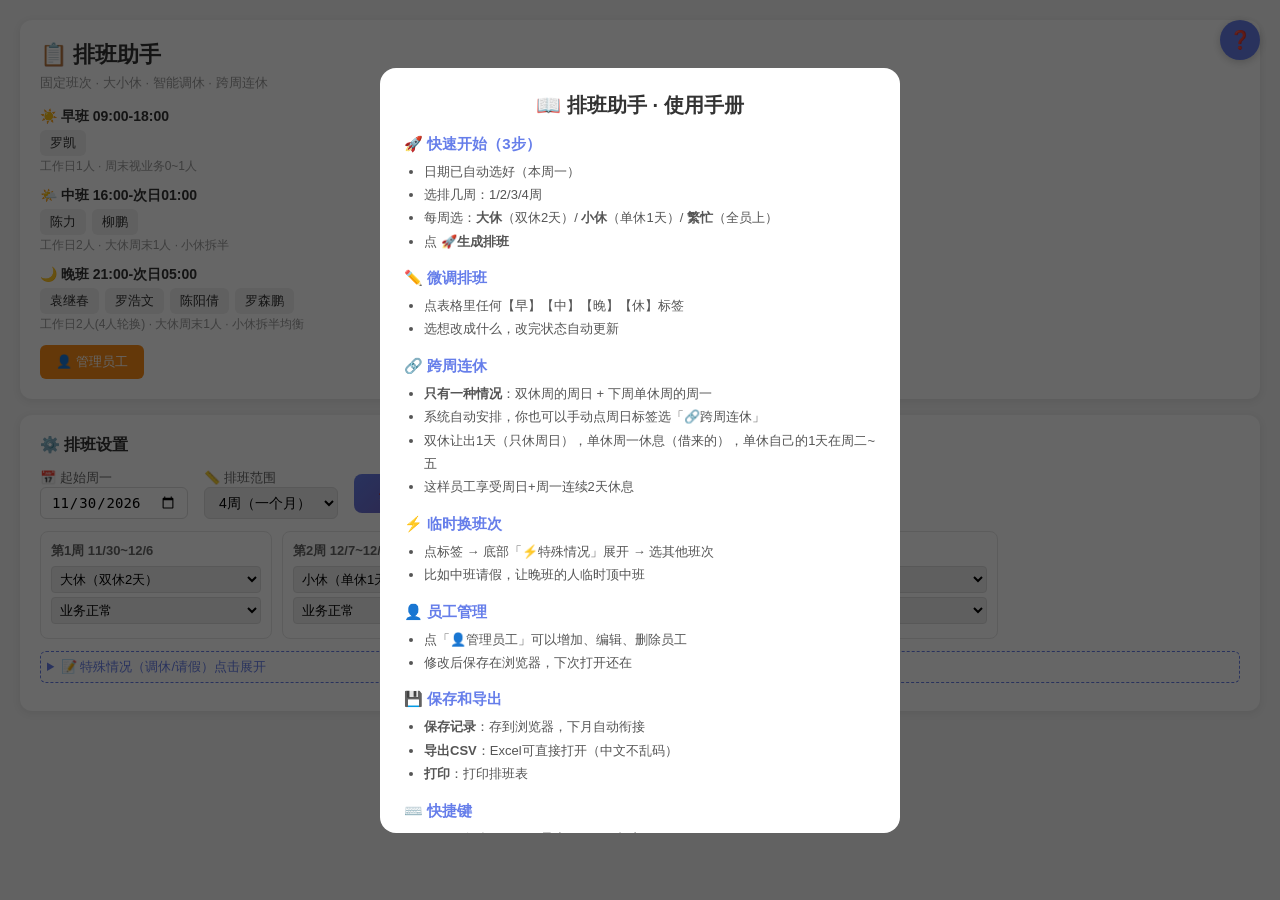
==== commit 6dabc086: "v21-final: 跨周连休修正(双休让1天)+员工管理+只允许双休周日+单休周一" ====
--- a/local.html
+++ b/local.html
@@ -10,15 +10,11 @@
 .card{background:#fff;border-radius:12px;padding:20px;margin-bottom:16px;box-shadow:0 2px 8px rgba(0,0,0,.08)}
 h1{font-size:22px;margin-bottom:4px}
 .sub{color:#999;font-size:13px;margin-bottom:16px}
-/* 员工信息 */
 .shift-group{margin-bottom:12px}
 .shift-title{font-weight:bold;font-size:14px;margin-bottom:4px}
-.shift-title .t{border-radius:4px;padding:2px 8px;color:#fff;font-size:12px;margin-right:6px}
-.shift-title .t.m{background:#e6a23c}.shift-title .t.n{background:#7c4dff}.shift-title .t.d{background:#f56c6c}
 .emp-tags{display:flex;gap:6px;flex-wrap:wrap;margin-bottom:2px}
 .emp-tag{background:#f0f0f0;border-radius:6px;padding:4px 10px;font-size:13px}
 .shift-info{color:#999;font-size:12px}
-/* 设置区 */
 .setting-row{display:flex;gap:16px;align-items:center;flex-wrap:wrap;margin-bottom:12px}
 .setting-row label{font-size:13px;color:#666}
 .setting-row input,.setting-row select{padding:6px 10px;border:1px solid #ddd;border-radius:6px;font-size:14px}
@@ -28,31 +24,27 @@
 .btn-success{background:#52c41a;color:#fff;font-size:13px;padding:8px 16px}
 .btn-export{background:#1890ff;color:#fff;font-size:13px;padding:8px 16px}
 .btn-print{background:#722ed1;color:#fff;font-size:13px;padding:8px 16px}
+.btn-manage{background:#fa8c16;color:#fff;font-size:13px;padding:8px 16px;border:none;border-radius:6px;cursor:pointer}
 .btn-help{position:fixed;right:20px;top:20px;background:#667eea;color:#fff;border:none;border-radius:50%;width:40px;height:40px;font-size:18px;cursor:pointer;box-shadow:0 2px 8px rgba(0,0,0,.2);z-index:100}
-/* 周配置卡片 */
 .week-configs{display:grid;grid-template-columns:repeat(auto-fill,minmax(200px,1fr));gap:10px;margin:12px 0}
 .week-cfg{border:1px solid #e8e8e8;border-radius:8px;padding:10px}
 .week-cfg h4{font-size:13px;color:#666;margin-bottom:6px}
 .week-cfg select{width:100%;padding:4px;border:1px solid #ddd;border-radius:4px;margin-bottom:4px;font-size:13px}
-/* 特殊情况折叠 */
 details{margin:8px 0}
 details summary{cursor:pointer;color:#667eea;font-size:13px;padding:6px;border:1px dashed #667eea;border-radius:6px}
 .special-grid{display:grid;grid-template-columns:repeat(auto-fill,minmax(280px,1fr));gap:8px;margin-top:8px}
 .sp-card{border:1px solid #eee;border-radius:6px;padding:8px}
 .sp-card .name{font-weight:bold;font-size:13px;margin-bottom:4px}
 .sp-card label{font-size:12px;margin-right:8px}
-/* 排班表 */
-.schedule-section{margin-top:8px}
 .week-label{font-size:14px;font-weight:bold;margin:16px 0 8px;padding:6px 12px;background:#f9f9f9;border-radius:6px}
 .sched-table{width:100%;border-collapse:collapse;font-size:13px}
 .sched-table th{padding:8px 4px;text-align:center;font-weight:normal;color:#999;font-size:12px;border-bottom:2px solid #f0f0f0}
 .sched-table th.we{color:#f5222d}
 .sched-table td{padding:6px 4px;text-align:center;border-bottom:1px solid #f8f8f8}
 .sched-table td.name-cell{text-align:left;font-weight:bold;padding-left:8px;min-width:70px}
-.sched-table tr.shift-header td{background:#fafafa;font-size:12px;color:#999;text-align:left;padding-left:8px;border-bottom:1px solid #f0f0f0}
+.sched-table tr.shift-header td{background:#fafafa;font-size:12px;color:#999;text-align:left;padding-left:8px}
 .sched-table tr.stat-row td{font-size:12px;color:#666;border-top:2px solid #f0f0f0}
 .sched-table tr.stat-row td.short{color:#f5222d;font-weight:bold}
-/* 班次标签 */
 .tag{display:inline-block;padding:4px 10px;border-radius:6px;font-size:12px;cursor:pointer;min-width:32px;text-align:center;transition:all .15s;user-select:none}
 .tag:hover{transform:scale(1.1);box-shadow:0 2px 6px rgba(0,0,0,.15)}
 .tag.d{background:#fff7e6;color:#d48806;border:1px solid #ffe58f}
@@ -62,25 +54,21 @@
 .tag.temp{border:2px dashed #fa8c16!important;position:relative}
 .tag.temp::after{content:'⚡';position:absolute;top:-6px;right:-6px;font-size:10px}
 .tag.cross-r{background:#f0f5ff;color:#2f54eb;border:1px solid #adc6ff;font-weight:bold}
-/* 状态标签 */
 .status{font-size:12px;white-space:nowrap}
-.status .s-tag{display:inline-block;padding:2px 8px;border-radius:10px;font-size:11px}
+.s-tag{display:inline-block;padding:2px 8px;border-radius:10px;font-size:11px}
 .s-tag.double{background:#f6ffed;color:#389e0d}
 .s-tag.single{background:#fffbe6;color:#d48806}
 .s-tag.linked{background:#e6f7ff;color:#1890ff}
 .s-tag.cross{background:#f0f5ff;color:#2f54eb}
 .s-tag.none{background:#fff1f0;color:#cf1322}
 .s-tag.split{background:#fff7e6;color:#d46b08}
-/* 总览表 */
 .summary-table{width:100%;border-collapse:collapse;font-size:13px;margin-top:8px}
 .summary-table th,.summary-table td{padding:8px;text-align:center;border:1px solid #f0f0f0}
 .summary-table th{background:#fafafa;font-size:12px;color:#666}
 .summary-table td.ok{background:#f6ffed;color:#389e0d}
 .summary-table td.warn{background:#fff1f0;color:#cf1322}
-/* 调整追踪 */
 .adj-list{font-size:12px;color:#666;margin-top:8px}
 .adj-item{padding:4px 8px;border-left:3px solid #667eea;margin-bottom:4px;background:#f9f9ff;border-radius:0 4px 4px 0}
-/* 衔接面板 */
 .link-panel{background:#f6ffed;border:1px solid #b7eb8f;border-radius:8px;padding:12px;margin-bottom:12px}
 .link-panel h3{font-size:14px;color:#389e0d;margin-bottom:8px}
 .link-panel .info{font-size:13px;color:#555;margin-bottom:4px}
@@ -89,10 +77,9 @@
 .link-panel .btns .apply{background:#52c41a;color:#fff}
 .link-panel .btns .ignore{background:#d9d9d9;color:#333}
 .link-panel .btns .clear{background:#ff4d4f;color:#fff}
-/* 弹窗 */
 .modal-overlay{display:none;position:fixed;top:0;left:0;width:100%;height:100%;background:rgba(0,0,0,.5);z-index:200;justify-content:center;align-items:center}
 .modal-overlay.show{display:flex}
-.modal{background:#fff;border-radius:12px;padding:20px;max-width:400px;width:90%;max-height:80vh;overflow-y:auto}
+.modal{background:#fff;border-radius:12px;padding:20px;max-width:420px;width:90%;max-height:80vh;overflow-y:auto}
 .modal h3{margin-bottom:4px;font-size:16px}
 .modal .modal-sub{color:#999;font-size:12px;margin-bottom:12px}
 .opt-item{padding:10px 12px;border:1px solid #eee;border-radius:8px;margin-bottom:6px;cursor:pointer;font-size:14px;transition:all .15s}
@@ -105,7 +92,6 @@
 .special-opts.show{display:block}
 .special-opts .opt-item{border-color:#ffe58f;font-size:13px}
 .opt-cancel{padding:10px;text-align:center;color:#999;cursor:pointer;font-size:13px;margin-top:4px}
-/* 帮助 */
 .help-overlay{display:none;position:fixed;top:0;left:0;width:100%;height:100%;background:rgba(0,0,0,.6);z-index:300;justify-content:center;align-items:center}
 .help-overlay.show{display:flex}
 .help-box{background:#fff;border-radius:16px;padding:24px;max-width:520px;width:92%;max-height:85vh;overflow-y:auto}
@@ -115,6 +101,19 @@
 .help-section p,.help-section li{font-size:13px;color:#555;line-height:1.8}
 .help-section ul{padding-left:20px}
 .help-close{display:block;margin:12px auto 0;padding:10px 32px;background:#667eea;color:#fff;border:none;border-radius:8px;font-size:15px;cursor:pointer}
+/* 员工管理弹窗 */
+.manage-list{margin:12px 0}
+.manage-item{display:flex;align-items:center;justify-content:space-between;padding:8px;border:1px solid #eee;border-radius:6px;margin-bottom:6px}
+.manage-item .mi-name{font-weight:bold;font-size:14px}
+.manage-item .mi-shift{font-size:12px;color:#999}
+.manage-item .mi-btns{display:flex;gap:4px}
+.manage-item .mi-btns button{padding:4px 8px;border:1px solid #ddd;border-radius:4px;cursor:pointer;font-size:12px;background:#fff}
+.manage-item .mi-btns button:hover{background:#f0f0f0}
+.manage-item .mi-btns .del:hover{background:#fff1f0;color:#f5222d;border-color:#ffa39e}
+.manage-add{border:1px dashed #d9d9d9;border-radius:6px;padding:10px;margin-top:8px}
+.manage-add input,.manage-add select{padding:4px 8px;border:1px solid #ddd;border-radius:4px;font-size:13px;margin-right:6px}
+.manage-add button{padding:4px 12px;background:#52c41a;color:#fff;border:none;border-radius:4px;cursor:pointer;font-size:13px}
+.manage-reset{margin-top:10px;padding:6px 12px;background:#ff4d4f;color:#fff;border:none;border-radius:4px;cursor:pointer;font-size:12px}
 @media print{.no-print{display:none!important}.card{box-shadow:none;border:1px solid #ddd}.sched-table{font-size:11px}}
 @media(max-width:600px){.setting-row{flex-direction:column;align-items:stretch}.week-configs{grid-template-columns:1fr}}
 </style>
@@ -126,21 +125,8 @@
 <div class="card">
 <h1>📋 排班助手</h1>
 <div class="sub">固定班次 · 大小休 · 智能调休 · 跨周连休</div>
-<div class="shift-group">
-<div class="shift-title">☀️ 早班 09:00-18:00</div>
-<div class="emp-tags"><span class="emp-tag">罗凯</span></div>
-<div class="shift-info">工作日1人 · 周末视业务0~1人</div>
-</div>
-<div class="shift-group">
-<div class="shift-title">🌤️ 中班 16:00-次日01:00</div>
-<div class="emp-tags"><span class="emp-tag">陈力</span><span class="emp-tag">柳鹏</span></div>
-<div class="shift-info">工作日2人 · 大休周末1人 · 小休拆半</div>
-</div>
-<div class="shift-group">
-<div class="shift-title">🌙 晚班 21:00-次日05:00</div>
-<div class="emp-tags"><span class="emp-tag">袁继春</span><span class="emp-tag">罗浩文</span><span class="emp-tag">陈阳倩</span><span class="emp-tag">罗森鹏</span></div>
-<div class="shift-info">工作日2人(4人轮换) · 大休周末1人 · 小休拆半均衡</div>
-</div>
+<div id="empDisplay"></div>
+<button class="btn-manage no-print" onclick="openManage()">👤 管理员工</button>
 </div>
 
 <div class="card" id="linkPanel" style="display:none"></div>
@@ -182,67 +168,56 @@
 <div id="adjOutput" class="adj-list"></div>
 </div>
 
-<!-- 弹窗 -->
-<div class="modal-overlay" id="cellModal">
-<div class="modal" id="cellModalContent"></div>
-</div>
-
-<!-- 帮助 -->
+<div class="modal-overlay" id="cellModal"><div class="modal" id="cellModalContent"></div></div>
+<div class="modal-overlay" id="manageModal"><div class="modal" id="manageModalContent" style="max-width:480px"></div></div>
+
 <div class="help-overlay" id="helpOverlay">
 <div class="help-box">
 <h2>📖 排班助手 · 使用手册</h2>
-<div class="help-section"><h3>🚀 第一步：生成排班</h3>
+<div class="help-section"><h3>🚀 快速开始（3步）</h3>
 <ul>
-<li>日期已自动选好（本周一），也可以手动改</li>
-<li>选排几周：1周/2周/3周/4周</li>
-<li>每周选类型：<b>大休</b>（双休2天）/ <b>小休</b>（单休1天）/ <b>繁忙</b>（全员上）</li>
-<li>点 <b>🚀生成排班</b> 即可</li>
+<li>日期已自动选好（本周一）</li>
+<li>选排几周：1/2/3/4周</li>
+<li>每周选：<b>大休</b>（双休2天）/ <b>小休</b>（单休1天）/ <b>繁忙</b>（全员上）</li>
+<li>点 <b>🚀生成排班</b></li>
 </ul></div>
-<div class="help-section"><h3>✏️ 第二步：微调排班</h3>
+<div class="help-section"><h3>✏️ 微调排班</h3>
 <ul>
-<li>点表格里任何一个 <b>【早】【中】【晚】【休】</b> 标签</li>
-<li>弹出菜单，选想改成什么</li>
-<li>改完右边状态自动更新</li>
+<li>点表格里任何【早】【中】【晚】【休】标签</li>
+<li>选想改成什么，改完状态自动更新</li>
 </ul></div>
 <div class="help-section"><h3>🔗 跨周连休</h3>
 <ul>
-<li>系统会自动安排跨周连休（周日+下周一）</li>
-<li>你也可以手动点周日/周一的标签，选「🔗跨周连休」</li>
-<li>跨周连休的标签显示 <b>休→</b> 和 <b>←休</b> 箭头</li>
+<li><b>只有一种情况</b>：双休周的周日 + 下周单休周的周一</li>
+<li>系统自动安排，你也可以手动点周日标签选「🔗跨周连休」</li>
+<li>双休让出1天（只休周日），单休周一休息（借来的），单休自己的1天在周二~五</li>
+<li>这样员工享受周日+周一连续2天休息</li>
 </ul></div>
 <div class="help-section"><h3>⚡ 临时换班次</h3>
 <ul>
-<li>中班有人请假？点晚班的人那天的标签</li>
-<li>点底部「⚡特殊情况」展开，选想换的班次</li>
-<li>临时换班显示 ⚡ 标记，不影响默认班次</li>
+<li>点标签 → 底部「⚡特殊情况」展开 → 选其他班次</li>
+<li>比如中班请假，让晚班的人临时顶中班</li>
+</ul></div>
+<div class="help-section"><h3>👤 员工管理</h3>
+<ul>
+<li>点「👤管理员工」可以增加、编辑、删除员工</li>
+<li>修改后保存在浏览器，下次打开还在</li>
 </ul></div>
 <div class="help-section"><h3>💾 保存和导出</h3>
 <ul>
-<li><b>保存记录</b>：存到浏览器，下月排班自动衔接</li>
-<li><b>导出CSV</b>：下载后Excel可直接打开</li>
-<li><b>打印</b>：打印排班表贴墙上</li>
+<li><b>保存记录</b>：存到浏览器，下月自动衔接</li>
+<li><b>导出CSV</b>：Excel可直接打开（中文不乱码）</li>
+<li><b>打印</b>：打印排班表</li>
 </ul></div>
 <div class="help-section"><h3>⌨️ 快捷键</h3>
-<ul>
-<li><b>Ctrl+S</b> = 保存记录</li>
-<li><b>Ctrl+E</b> = 导出CSV</li>
-<li><b>Ctrl+P</b> = 打印排班表</li>
-</ul></div>
-<div class="help-section"><h3>❓ 连休优先级</h3>
-<p>系统安排连休的优先顺序：</p>
-<ul>
-<li>⭐ <b>最优先：周日+下周一</b>（跨周连休）</li>
-<li>⭐ <b>其次：周五+周六</b></li>
-<li>然后：周六+周日</li>
-<li>最后：工作日连休</li>
-</ul></div>
+<ul><li>Ctrl+S 保存 | Ctrl+E 导出 | Ctrl+P 打印</li></ul></div>
 <button class="help-close" onclick="closeHelp()">✅ 我知道了</button>
 </div>
 </div>
 
 <script>
-// === 员工数据 ===
-const EMP=[
+// === 默认员工 ===
+const DEFAULT_EMP=[
 {id:'luokai',name:'罗凯',shift:'day',icon:'☀️'},
 {id:'chenli',name:'陈力',shift:'mid',icon:'🌤️'},
 {id:'liupeng',name:'柳鹏',shift:'mid',icon:'🌤️'},
@@ -251,31 +226,25 @@
 {id:'chenyangqian',name:'陈阳倩',shift:'night',icon:'🌙'},
 {id:'luosenpeng',name:'罗森鹏',shift:'night',icon:'🌙'}
 ];
+// 从localStorage加载或用默认
+let EMP=JSON.parse(localStorage.getItem('empData'))||JSON.parse(JSON.stringify(DEFAULT_EMP));
 const SHIFT_NAME={day:'早',mid:'中',night:'晚',rest:'休'};
 const SHIFT_TIME={day:'09:00-18:00',mid:'16:00-次日01:00',night:'21:00-次日05:00'};
 const SHIFT_CLASS={day:'d',mid:'m',night:'n',rest:'r'};
+const SHIFT_ICON={day:'☀️',mid:'🌤️',night:'🌙'};
 const DAY_NAMES=['周一','周二','周三','周四','周五','周六','周日'];
 
-// === 全局状态 ===
-let allWeeks=[];      // [{type,biz,days:[{date,dateStr,dow,emps:{id:{status,isTemp,orig}}}]}]
-let adjustLog=[];     // [{wIdx,dIdx,empId,from,to,type}]
-let crossLinks=[];    // [{wIdx1,dIdx1,wIdx2,dIdx2,empId}]
-
-// === 初始化 ===
+let allWeeks=[],adjustLog=[],crossLinks=[];
+
 window.onload=function(){
-  // 设置默认日期为本周一
-  const t=new Date();
-  const day=t.getDay();
-  const diff=day===0?-6:1-day;
+  const t=new Date(),day=t.getDay(),diff=day===0?-6:1-day;
   const mon=new Date(t.getFullYear(),t.getMonth(),t.getDate()+diff);
-  const ds=mon.getFullYear()+'-'+String(mon.getMonth()+1).padStart(2,'0')+'-'+String(mon.getDate()).padStart(2,'0');
-  document.getElementById('startDate').value=ds;
+  document.getElementById('startDate').value=fmtDate(mon);
+  renderEmpDisplay();
   updateWeekConfigs();
   buildSpecialGrid();
   loadLinkState();
-  // 首次引导
   if(!localStorage.getItem('shiftHelp')){setTimeout(()=>openHelp(),500)}
-  // 快捷键
   document.addEventListener('keydown',function(e){
     if(e.ctrlKey&&e.key==='s'){e.preventDefault();saveRecord()}
     if(e.ctrlKey&&e.key==='e'){e.preventDefault();exportCSV()}
@@ -283,13 +252,74 @@
   });
 };
 
-// === 帮助 ===
 function openHelp(){document.getElementById('helpOverlay').classList.add('show')}
 function closeHelp(){document.getElementById('helpOverlay').classList.remove('show');localStorage.setItem('shiftHelp','1')}
 document.addEventListener('click',function(e){if(e.target.id==='helpOverlay')closeHelp()});
-
-// === 打印 ===
 function printSchedule(){window.print()}
+
+// === 员工显示 ===
+function renderEmpDisplay(){
+  const groups={day:{label:'☀️ 早班 09:00-18:00',info:'工作日1人 · 周末视业务0~1人'},mid:{label:'🌤️ 中班 16:00-次日01:00',info:'工作日2人 · 大休周末1人 · 小休拆半'},night:{label:'🌙 晚班 21:00-次日05:00',info:'工作日2人(4人轮换) · 大休周末1人 · 小休拆半均衡'}};
+  let html='';
+  ['day','mid','night'].forEach(s=>{
+    const emps=EMP.filter(e=>e.shift===s);
+    html+='<div class="shift-group"><div class="shift-title">'+groups[s].label+'</div>';
+    html+='<div class="emp-tags">'+emps.map(e=>'<span class="emp-tag">'+e.name+'</span>').join('')+'</div>';
+    html+='<div class="shift-info">'+groups[s].info+'</div></div>';
+  });
+  document.getElementById('empDisplay').innerHTML=html;
+}
+
+// === 员工管理 ===
+function openManage(){
+  let html='<h3>👤 员工管理</h3><div class="manage-list">';
+  ['day','mid','night'].forEach(s=>{
+    html+='<div style="font-size:12px;color:#999;margin:8px 0 4px">'+SHIFT_ICON[s]+' '+(s==='day'?'早班':s==='mid'?'中班':'晚班')+'</div>';
+    EMP.filter(e=>e.shift===s).forEach(e=>{
+      html+='<div class="manage-item"><div><span class="mi-name">'+e.name+'</span> <span class="mi-shift">'+SHIFT_TIME[s]+'</span></div>';
+      html+='<div class="mi-btns"><button onclick="editEmp(\''+e.id+'\')">✏️</button><button class="del" onclick="deleteEmp(\''+e.id+'\')">🗑️</button></div></div>';
+    });
+  });
+  html+='</div>';
+  html+='<div class="manage-add"><b>➕ 添加员工</b><br><br>';
+  html+='<input id="newEmpName" placeholder="姓名" style="width:100px">';
+  html+='<select id="newEmpShift"><option value="day">☀️早班</option><option value="mid">🌤️中班</option><option value="night">🌙晚班</option></select>';
+  html+='<button onclick="addEmp()">添加</button></div>';
+  html+='<br><button class="manage-reset" onclick="resetEmp()">🔄 恢复默认员工</button>';
+  html+='<div class="opt-cancel" onclick="closeManage()">关闭</div>';
+  document.getElementById('manageModalContent').innerHTML=html;
+  document.getElementById('manageModal').classList.add('show');
+}
+function closeManage(){document.getElementById('manageModal').classList.remove('show')}
+document.addEventListener('click',function(e){if(e.target.id==='manageModal')closeManage()});
+
+function addEmp(){
+  const name=document.getElementById('newEmpName').value.trim();
+  const shift=document.getElementById('newEmpShift').value;
+  if(!name){alert('请输入姓名');return}
+  const id='emp_'+Date.now();
+  EMP.push({id,name,shift,icon:SHIFT_ICON[shift]});
+  saveEmpData();openManage();renderEmpDisplay();buildSpecialGrid();
+}
+function deleteEmp(id){
+  if(!confirm('确定删除？'))return;
+  EMP=EMP.filter(e=>e.id!==id);
+  saveEmpData();openManage();renderEmpDisplay();buildSpecialGrid();
+}
+function editEmp(id){
+  const emp=EMP.find(e=>e.id===id);if(!emp)return;
+  const newName=prompt('修改姓名：',emp.name);
+  if(newName&&newName.trim()){emp.name=newName.trim()}
+  const newShift=prompt('修改班次（输入 day/mid/night）：',emp.shift);
+  if(newShift&&['day','mid','night'].includes(newShift)){emp.shift=newShift;emp.icon=SHIFT_ICON[newShift]}
+  saveEmpData();openManage();renderEmpDisplay();buildSpecialGrid();
+}
+function resetEmp(){
+  if(!confirm('恢复为默认7人？'))return;
+  EMP=JSON.parse(JSON.stringify(DEFAULT_EMP));
+  saveEmpData();openManage();renderEmpDisplay();buildSpecialGrid();
+}
+function saveEmpData(){localStorage.setItem('empData',JSON.stringify(EMP))}
 
 // === 周配置 ===
 function updateWeekConfigs(){
@@ -297,23 +327,17 @@
   const startStr=document.getElementById('startDate').value;
   let html='';
   for(let i=0;i<n;i++){
-    const ws=getWeekStart(startStr,i);
-    const we=getWeekEnd(ws);
-    const defaultType=(i%2===0)?'big':'small';
+    const ws=getWeekStart(startStr,i),we=getWeekEnd(ws);
+    const dt=(i%2===0)?'big':'small';
     html+='<div class="week-cfg"><h4>第'+(i+1)+'周 '+fmtShort(ws)+'~'+fmtShort(we)+'</h4>';
-    html+='<select id="wtype_'+i+'"><option value="big"'+(defaultType==='big'?' selected':'')+'>大休（双休2天）</option>';
-    html+='<option value="small"'+(defaultType==='small'?' selected':'')+'>小休（单休1天）</option>';
+    html+='<select id="wtype_'+i+'"><option value="big"'+(dt==='big'?' selected':'')+'>大休（双休2天）</option>';
+    html+='<option value="small"'+(dt==='small'?' selected':'')+'>小休（单休1天）</option>';
     html+='<option value="busy">繁忙（全员上）</option></select>';
     html+='<select id="wbiz_'+i+'"><option value="normal">业务正常</option><option value="light">业务宽松</option></select></div>';
   }
   document.getElementById('weekConfigs').innerHTML=html;
 }
-
-function getWeekStart(startStr,weekIdx){
-  const d=new Date(startStr);
-  d.setDate(d.getDate()+weekIdx*7);
-  return d;
-}
+function getWeekStart(s,i){const d=new Date(s);d.setDate(d.getDate()+i*7);return d}
 function getWeekEnd(ws){const d=new Date(ws);d.setDate(d.getDate()+6);return d}
 function fmtShort(d){return(d.getMonth()+1)+'/'+d.getDate()}
 function fmtDate(d){return d.getFullYear()+'-'+String(d.getMonth()+1).padStart(2,'0')+'-'+String(d.getDate()).padStart(2,'0')}
@@ -323,299 +347,177 @@
   let html='';
   EMP.forEach(e=>{
     html+='<div class="sp-card"><div class="name">'+e.icon+' '+e.name+'</div>';
-    html+='<label><input type="checkbox" id="leave_'+e.id+'"> 本期请假</label>';
+    html+='<label><input type="checkbox" id="leave_'+e.id+'"> 请假</label>';
     html+='<input type="date" id="leaveFrom_'+e.id+'" style="font-size:12px;width:110px"> ~ ';
     html+='<input type="date" id="leaveTo_'+e.id+'" style="font-size:12px;width:110px">';
-    html+='<br><label><input type="checkbox" id="comp_'+e.id+'"> 有调休假</label>';
-    html+='<input type="number" id="compDays_'+e.id+'" value="0" min="0" max="5" style="width:50px;font-size:12px"> 天';
-    html+='</div>';
+    html+='<br><label><input type="checkbox" id="comp_'+e.id+'"> 调休假</label>';
+    html+='<input type="number" id="compDays_'+e.id+'" value="0" min="0" max="5" style="width:50px;font-size:12px"> 天</div>';
   });
   document.getElementById('specialGrid').innerHTML=html;
 }
 
-// === 核心排班算法 ===
+// === 核心排班 ===
 function generate(){
   const startStr=document.getElementById('startDate').value;
   if(!startStr){alert('请选择起始日期');return}
-  // 自动调整到周一
   let sd=new Date(startStr);
   const dow=sd.getDay();
   if(dow!==1){sd.setDate(sd.getDate()-(dow===0?6:dow-1));document.getElementById('startDate').value=fmtDate(sd)}
-
   const weekCount=parseInt(document.getElementById('weekCount').value);
-  allWeeks=[];
-  adjustLog=[];
-  crossLinks=[];
-
-  // 收集特殊情况
+  allWeeks=[];adjustLog=[];crossLinks=[];
   const leaves={},comps={};
   EMP.forEach(e=>{
-    if(document.getElementById('leave_'+e.id).checked){
-      leaves[e.id]={from:document.getElementById('leaveFrom_'+e.id).value,to:document.getElementById('leaveTo_'+e.id).value};
-    }
-    if(document.getElementById('comp_'+e.id).checked){
-      comps[e.id]=parseInt(document.getElementById('compDays_'+e.id).value)||0;
-    }
-  });
-
-  // 读取继承的欠休
+    const leaveEl=document.getElementById('leave_'+e.id);
+    if(leaveEl&&leaveEl.checked){leaves[e.id]={from:document.getElementById('leaveFrom_'+e.id).value,to:document.getElementById('leaveTo_'+e.id).value}}
+    const compEl=document.getElementById('comp_'+e.id);
+    if(compEl&&compEl.checked){comps[e.id]=parseInt(document.getElementById('compDays_'+e.id).value)||0}
+  });
   let inheritDebt={};
   const linkData=JSON.parse(localStorage.getItem('shiftLinkState')||'null');
   if(linkData&&linkData.applied){inheritDebt=linkData.debt||{}}
-
-  // 轮换计数器
   let midRotate=parseInt(localStorage.getItem('midRotate')||'0');
   let nightRotate=parseInt(localStorage.getItem('nightRotate')||'0');
 
-  // 逐周生成
   for(let w=0;w<weekCount;w++){
     const wtype=document.getElementById('wtype_'+w).value;
     const wbiz=document.getElementById('wbiz_'+w).value;
     const weekStart=getWeekStart(fmtDate(sd),w);
     const week={type:wtype,biz:wbiz,days:[]};
-
-    // 生成7天基础数据
     for(let d=0;d<7;d++){
-      const date=new Date(weekStart);
-      date.setDate(date.getDate()+d);
-      const dayData={date:date,dateStr:fmtDate(date),dow:d,emps:{}};
+      const date=new Date(weekStart);date.setDate(date.getDate()+d);
+      const dayData={date,dateStr:fmtDate(date),dow:d,emps:{}};
       EMP.forEach(e=>{dayData.emps[e.id]={status:e.shift,isTemp:false,orig:e.shift}});
       week.days.push(dayData);
     }
-
-    // 检查请假
     EMP.forEach(e=>{
       if(leaves[e.id]){
         const from=leaves[e.id].from,to=leaves[e.id].to;
         week.days.forEach(day=>{
-          if(from&&to&&day.dateStr>=from&&day.dateStr<=to){day.emps[e.id].status='rest'}
-          else if(from&&!to&&day.dateStr===from){day.emps[e.id].status='rest'}
+          if(from&&to&&day.dateStr>=from&&day.dateStr<=to)day.emps[e.id].status='rest';
+          else if(from&&!to&&day.dateStr===from)day.emps[e.id].status='rest';
         });
       }
     });
-
-    if(wtype==='busy'){
-      // 繁忙：全员上班（请假除外）
-      // 不做任何休息安排
-    }else if(wtype==='big'){
-      // 大休：每人2天连休
-      assignBigRest(week,midRotate,nightRotate,wbiz,leaves,w,weekCount);
-      midRotate++;
-      nightRotate++;
-    }else{
-      // 小休：每人1天，同班次拆半均衡
-      assignSmallRest(week,midRotate,nightRotate,leaves);
-    }
-
+    if(wtype==='big'){assignBigRest(week,midRotate,nightRotate,wbiz,leaves);midRotate++;nightRotate++}
+    else if(wtype==='small'){assignSmallRest(week,midRotate,nightRotate,leaves)}
     allWeeks.push(week);
   }
-
-  // 多周模式：自动安排跨周连休
+  // 跨周连休：只有双休周日+单休周一
   applyCrossWeekRest();
-
-  // 繁忙周补休处理
   applyBusyCompensation(inheritDebt,comps);
-
-  // 保存轮换状态
   localStorage.setItem('midRotate',String(midRotate));
   localStorage.setItem('nightRotate',String(nightRotate));
-
   renderAll();
 }
 
-// === 大休排班 ===
-function assignBigRest(week,midR,nightR,biz,leaves,wIdx,totalWeeks){
-  const dayEmps=EMP.filter(e=>e.shift==='day');
-  const midEmps=EMP.filter(e=>e.shift==='mid');
-  const nightEmps=EMP.filter(e=>e.shift==='night');
-
-  // 连休位置优先级：周日(6)最优先（留给跨周连休）、周五六(4,5)其次、周六日(5,6)、其他
-  // 但周日位置只在有下一周且下一周是小休时才用，否则用周五六
-  const hasNextSmall=(wIdx<totalWeeks-1)&&(document.getElementById('wtype_'+(wIdx+1))?.value==='small');
-
-  // 早班：只有1人
-  dayEmps.forEach(e=>{
-    if(isOnLeave(e.id,week,leaves))return;
-    if(biz==='light'){
-      // 宽松：休周六日
-      week.days[5].emps[e.id].status='rest';
-      week.days[6].emps[e.id].status='rest';
-    }else{
-      // 正常：休周四五（周末需要人）
-      week.days[3].emps[e.id].status='rest';
-      week.days[4].emps[e.id].status='rest';
+// === 大休 ===
+function assignBigRest(week,midR,nightR,biz,leaves){
+  const dayE=EMP.filter(e=>e.shift==='day'&&!isLeaveAll(e.id,week,leaves));
+  const midE=EMP.filter(e=>e.shift==='mid'&&!isLeaveAll(e.id,week,leaves));
+  const nightE=EMP.filter(e=>e.shift==='night'&&!isLeaveAll(e.id,week,leaves));
+  // 早班
+  dayE.forEach(e=>{
+    if(biz==='light'){setRest(week,e.id,[5,6])}
+    else{setRest(week,e.id,[3,4])}
+  });
+  // 中班：A休周五六，B休周二三（轮换）
+  if(midE.length===2){
+    const a=midR%2,b=1-a;
+    setRest(week,midE[a].id,[4,5]);
+    setRest(week,midE[b].id,[1,2]);
+  }else if(midE.length===1){setRest(week,midE[0].id,[4,5])}
+  // 晚班：4位置轮换，每天保证2人
+  if(nightE.length>=4){
+    const slots=[[4,5],[5,6],[0,1],[2,3]];
+    for(let i=0;i<nightE.length&&i<4;i++){
+      const si=(nightR+i)%4;
+      setRest(week,nightE[i].id,slots[si]);
     }
-  });
-
-  // 中班：2人，一人休周末一人休工作日
-  const midAvail=midEmps.filter(e=>!isOnLeave(e.id,week,leaves));
-  if(midAvail.length===2){
-    const a=midR%2, b=1-a;
-    if(hasNextSmall){
-      // 优先跨周：A休周六+周日（周日留给跨周连休）
-      week.days[5].emps[midAvail[a].id].status='rest';
-      week.days[6].emps[midAvail[a].id].status='rest';
-    }else{
-      // 无跨周机会：A休周五六
-      week.days[4].emps[midAvail[a].id].status='rest';
-      week.days[5].emps[midAvail[a].id].status='rest';
-    }
-    // B休周二三
-    week.days[1].emps[midAvail[b].id].status='rest';
-    week.days[2].emps[midAvail[b].id].status='rest';
-  }else if(midAvail.length===1){
-    // 只有1人可用，休周五六
-    week.days[4].emps[midAvail[0].id].status='rest';
-    week.days[5].emps[midAvail[0].id].status='rest';
-  }
-
-  // 晚班：4人，每人2天连休，每天需2人上班
-  const nightAvail=nightEmps.filter(e=>!isOnLeave(e.id,week,leaves));
-  if(nightAvail.length>=4){
-    // 4个连休位置，优先级排序
-    let slots;
-    if(hasNextSmall){
-      // 有跨周机会：位置0=周六日（周日可跨周），位置1=周五六，位置2=周一二，位置3=周三四
-      slots=[[5,6],[4,5],[0,1],[2,3]];
-    }else{
-      // 无跨周：位置0=周五六，位置1=周六日，位置2=周一二，位置3=周三四
-      slots=[[4,5],[5,6],[0,1],[2,3]];
-    }
-    for(let i=0;i<nightAvail.length&&i<4;i++){
-      const si=(nightR+i)%4;
-      const pos=slots[si];
-      pos.forEach(d=>{week.days[d].emps[nightAvail[i].id].status='rest'});
-    }
-  }else if(nightAvail.length===3){
+  }else if(nightE.length===3){
     const slots=[[4,5],[0,1],[2,3]];
-    for(let i=0;i<3;i++){
-      const si=(nightR+i)%3;
-      slots[si].forEach(d=>{week.days[d].emps[nightAvail[i].id].status='rest'});
-    }
-  }else if(nightAvail.length===2){
-    week.days[4].emps[nightAvail[0].id].status='rest';
-    week.days[5].emps[nightAvail[0].id].status='rest';
-    week.days[1].emps[nightAvail[1].id].status='rest';
-    week.days[2].emps[nightAvail[1].id].status='rest';
-  }
-}
-
-// === 小休排班 ===
+    for(let i=0;i<3;i++){setRest(week,nightE[i].id,slots[(nightR+i)%3])}
+  }else if(nightE.length===2){
+    setRest(week,nightE[0].id,[4,5]);setRest(week,nightE[1].id,[1,2]);
+  }
+}
+
+// === 小休 ===
 function assignSmallRest(week,midR,nightR,leaves){
-  const dayEmps=EMP.filter(e=>e.shift==='day');
-  const midEmps=EMP.filter(e=>e.shift==='mid');
-  const nightEmps=EMP.filter(e=>e.shift==='night');
-
-  // 早班：罗凯周日休
-  dayEmps.forEach(e=>{
-    if(isOnLeave(e.id,week,leaves))return;
-    week.days[6].emps[e.id].status='rest';
-  });
-
-  // 中班：拆半，A周六休B周日休
-  const midAvail=midEmps.filter(e=>!isOnLeave(e.id,week,leaves));
-  if(midAvail.length===2){
+  const dayE=EMP.filter(e=>e.shift==='day'&&!isLeaveAll(e.id,week,leaves));
+  const midE=EMP.filter(e=>e.shift==='mid'&&!isLeaveAll(e.id,week,leaves));
+  const nightE=EMP.filter(e=>e.shift==='night'&&!isLeaveAll(e.id,week,leaves));
+  // 早班周日休
+  dayE.forEach(e=>{week.days[6].emps[e.id].status='rest'});
+  // 中班拆半
+  if(midE.length===2){
     const a=midR%2,b=1-a;
-    week.days[5].emps[midAvail[a].id].status='rest'; // 周六
-    week.days[6].emps[midAvail[b].id].status='rest'; // 周日
-  }else if(midAvail.length===1){
-    week.days[6].emps[midAvail[0].id].status='rest';
-  }
-
-  // 晚班：4人拆半，2人周六休2人周日休，均衡
-  const nightAvail=nightEmps.filter(e=>!isOnLeave(e.id,week,leaves));
-  if(nightAvail.length>=4){
-    // A组(前2人)周六休，B组(后2人)周日休，每次轮换
+    week.days[5].emps[midE[a].id].status='rest';
+    week.days[6].emps[midE[b].id].status='rest';
+  }else if(midE.length===1){week.days[6].emps[midE[0].id].status='rest'}
+  // 晚班拆半均衡
+  if(nightE.length>=4){
     const order=[];
-    for(let i=0;i<nightAvail.length;i++){order.push((nightR+i)%nightAvail.length)}
-    const sorted=nightAvail.map((_,i)=>i).sort((a,b)=>order[a]-order[b]);
-    // 前半周六休
-    for(let i=0;i<2;i++){week.days[5].emps[nightAvail[sorted[i]].id].status='rest'}
-    // 后半周日休
-    for(let i=2;i<4;i++){week.days[6].emps[nightAvail[sorted[i]].id].status='rest'}
-  }else if(nightAvail.length>=2){
-    week.days[5].emps[nightAvail[0].id].status='rest';
-    week.days[6].emps[nightAvail[1].id].status='rest';
-  }
-}
-
-// === 跨周连休自动安排 ===
+    for(let i=0;i<nightE.length;i++){order.push((nightR+i)%nightE.length)}
+    const sorted=nightE.map((_,i)=>i).sort((a,b)=>order[a]-order[b]);
+    for(let i=0;i<2;i++){week.days[5].emps[nightE[sorted[i]].id].status='rest'}
+    for(let i=2;i<4;i++){week.days[6].emps[nightE[sorted[i]].id].status='rest'}
+  }else if(nightE.length>=2){
+    week.days[5].emps[nightE[0].id].status='rest';
+    week.days[6].emps[nightE[1].id].status='rest';
+  }
+}
+
+function setRest(week,eid,days){days.forEach(d=>{week.days[d].emps[eid].status='rest'})}
+
+// === 跨周连休：只有双休周日 + 单休周一 ===
 function applyCrossWeekRest(){
   crossLinks=[];
   for(let w=0;w<allWeeks.length-1;w++){
-    const thisWeek=allWeeks[w];
-    const nextWeek=allWeeks[w+1];
-    // 大休→小休 时尝试跨周连休
-    if(thisWeek.type==='big'&&nextWeek.type==='small'){
-      EMP.forEach(emp=>{
-        const sun=thisWeek.days[6].emps[emp.id];
-        const mon=nextWeek.days[0].emps[emp.id];
-        // 如果本周日已经是休息，且下周一是上班 → 尝试把下周一也改成休息
-        if(sun.status==='rest'&&mon.status!=='rest'){
-          // 检查下周一改成休息后班次是否还够人
-          const monShift=emp.shift;
-          const monDay=nextWeek.days[0];
-          const onDuty=EMP.filter(e=>e.shift===monShift&&monDay.emps[e.id].status!=='rest'&&e.id!==emp.id).length;
-          const need=monShift==='day'?1:monShift==='mid'?2:2;
-          if(onDuty>=need){
-            // 可以跨周连休：把下周一改成休息
-            mon.status='rest';
-            // 同时需要把该员工在下周的另一个休息日取消（小休只能休1天，跨周占了周一就不能再休别的）
-            for(let d=1;d<7;d++){
-              if(nextWeek.days[d].emps[emp.id].status==='rest'){
-                nextWeek.days[d].emps[emp.id].status=emp.shift;
-                break;
-              }
-            }
-            crossLinks.push({wIdx1:w,dIdx1:6,wIdx2:w+1,dIdx2:0,empId:emp.id});
-          }
-        }
-      });
-    }
-    // 小休→大休 时也可以尝试：本周日休+下周一休
-    if(thisWeek.type==='small'&&nextWeek.type==='big'){
-      EMP.forEach(emp=>{
-        const sun=thisWeek.days[6].emps[emp.id];
-        const mon=nextWeek.days[0].emps[emp.id];
-        if(sun.status==='rest'&&mon.status==='rest'){
-          // 已经自然形成跨周连休，记录下来
-          crossLinks.push({wIdx1:w,dIdx1:6,wIdx2:w+1,dIdx2:0,empId:emp.id});
-        }
-      });
-    }
+    if(allWeeks[w].type!=='big'||allWeeks[w+1].type!=='small')continue;
+    const thisWeek=allWeeks[w],nextWeek=allWeeks[w+1];
+    EMP.forEach(emp=>{
+      // 找这个员工在大休周的2天休息
+      const restDays=[];
+      thisWeek.days.forEach((d,i)=>{if(d.emps[emp.id].status==='rest')restDays.push(i)});
+      if(restDays.length<2)return;
+      // 检查下周一是否可以休（班次人手够不够）
+      const monDay=nextWeek.days[0];
+      if(monDay.emps[emp.id].status==='rest')return; // 已经是休息
+      const onDuty=EMP.filter(e=>e.shift===emp.shift&&monDay.emps[e.id].status!=='rest'&&e.id!==emp.id).length;
+      const need=emp.shift==='day'?1:2;
+      if(onDuty<need)return; // 人手不够，不能跨周
+      // 执行跨周连休：大休让出1天（去掉非周日的那天），只保留周日
+      const nonSunRest=restDays.filter(d=>d!==6);
+      if(nonSunRest.length===0)return; // 没有非周日的休息可以让出
+      // 取消大休周的一天休息（让出去）
+      thisWeek.days[nonSunRest[0]].emps[emp.id].status=emp.shift;
+      // 确保周日是休息
+      thisWeek.days[6].emps[emp.id].status='rest';
+      // 下周一设为休息
+      nextWeek.days[0].emps[emp.id].status='rest';
+      // 下周单休自己的那天不动（在周二~五正常安排，不需要取消）
+      // 但如果下周一本来就有人在周一休息（小休安排的），那不用管
+      crossLinks.push({wIdx1:w,dIdx1:6,wIdx2:w+1,dIdx2:0,empId:emp.id});
+    });
   }
 }
 
 // === 繁忙补休 ===
 function applyBusyCompensation(inheritDebt,comps){
-  // 统计每人欠休
   const debt={};
   EMP.forEach(e=>{debt[e.id]=(inheritDebt[e.id]||0)+(comps[e.id]||0)});
-
-  allWeeks.forEach((week,wIdx)=>{
-    if(week.type==='busy'){
-      EMP.forEach(e=>{
-        // 繁忙周应休2天（大休标准），实际0天，欠2天
-        const restDays=week.days.filter(d=>d.emps[e.id].status==='rest').length;
-        debt[e.id]+=(2-restDays);
-      });
-    }
-  });
-
-  // 在非繁忙周尝试补休
+  allWeeks.forEach(week=>{
+    if(week.type==='busy'){EMP.forEach(e=>{const r=week.days.filter(d=>d.emps[e.id].status==='rest').length;debt[e.id]+=(2-r)})}
+  });
   allWeeks.forEach((week,wIdx)=>{
     if(week.type==='busy')return;
     EMP.forEach(e=>{
       if(debt[e.id]<=0)return;
-      // 找可以额外休息的工作日（不影响满员）
       for(let d=0;d<5&&debt[e.id]>0;d++){
         if(week.days[d].emps[e.id].status==='rest')continue;
-        const shift=e.shift;
-        const onDuty=EMP.filter(emp=>emp.shift===shift&&week.days[d].emps[emp.id].status!=='rest'&&emp.id!==e.id).length;
-        const need=shift==='day'?1:2;
-        if(onDuty>=need){
-          week.days[d].emps[e.id].status='rest';
-          debt[e.id]--;
+        const on=EMP.filter(emp=>emp.shift===e.shift&&week.days[d].emps[emp.id].status!=='rest'&&emp.id!==e.id).length;
+        if(on>=(e.shift==='day'?1:2)){
+          week.days[d].emps[e.id].status='rest';debt[e.id]--;
           adjustLog.push({wIdx,dIdx:d,empId:e.id,from:e.shift,to:'rest',type:'comp'});
         }
       }
@@ -623,13 +525,10 @@
   });
 }
 
-function isOnLeave(empId,week,leaves){
-  if(!leaves[empId])return false;
-  const from=leaves[empId].from,to=leaves[empId].to;
-  return week.days.every(d=>{
-    if(from&&to)return d.dateStr>=from&&d.dateStr<=to;
-    return false;
-  });
+function isLeaveAll(eid,week,leaves){
+  if(!leaves[eid])return false;
+  const f=leaves[eid].from,t=leaves[eid].to;
+  return week.days.every(d=>f&&t&&d.dateStr>=f&&d.dateStr<=t);
 }
 
 // === 渲染 ===
@@ -637,273 +536,162 @@
   document.getElementById('resultCard').style.display='block';
   document.getElementById('summaryCard').style.display='block';
   document.getElementById('adjCard').style.display='block';
-  renderSchedule();
-  renderSummary();
-  renderAdjLog();
+  renderSchedule();renderSummary();renderAdjLog();
 }
 
 function renderSchedule(){
   let html='';
   allWeeks.forEach((week,wIdx)=>{
     const ws=week.days[0],we=week.days[6];
-    const typeLabel=week.type==='big'?'大休（双休）':week.type==='small'?'小休（单休）':'繁忙';
-    html+='<div class="week-label">第'+(wIdx+1)+'周：'+fmtShort(ws.date)+' - '+fmtShort(we.date)+' · '+typeLabel+'</div>';
+    const tl=week.type==='big'?'大休（双休）':week.type==='small'?'小休（单休）':'繁忙';
+    html+='<div class="week-label">第'+(wIdx+1)+'周：'+fmtShort(ws.date)+' - '+fmtShort(we.date)+' · '+tl+'</div>';
     html+='<div style="overflow-x:auto"><table class="sched-table"><thead><tr><th style="text-align:left;min-width:70px">姓名</th>';
-    for(let d=0;d<7;d++){
-      const isWe=d>=5;
-      html+='<th class="'+(isWe?'we':'')+'">'+DAY_NAMES[d]+'<br><span style="font-size:11px">'+fmtShort(week.days[d].date)+'</span></th>';
-    }
+    for(let d=0;d<7;d++){html+='<th class="'+(d>=5?'we':'')+'">'+DAY_NAMES[d]+'<br><span style="font-size:11px">'+fmtShort(week.days[d].date)+'</span></th>'}
     html+='<th>本周状态</th></tr></thead><tbody>';
-
-    // 按班次分组渲染
-    const groups=[
-      {shift:'day',label:'☀️ 早班 09:00-18:00'},
-      {shift:'mid',label:'🌤️ 中班 16:00-次日01:00'},
-      {shift:'night',label:'🌙 晚班 21:00-次日05:00'}
-    ];
-
-    groups.forEach(g=>{
+    [{shift:'day',label:'☀️ 早班 09:00-18:00'},{shift:'mid',label:'🌤️ 中班 16:00-次日01:00'},{shift:'night',label:'🌙 晚班 21:00-次日05:00'}].forEach(g=>{
       html+='<tr class="shift-header"><td colspan="9">'+g.label+'</td></tr>';
-      const emps=EMP.filter(e=>e.shift===g.shift);
-      emps.forEach(emp=>{
+      EMP.filter(e=>e.shift===g.shift).forEach(emp=>{
         html+='<tr><td class="name-cell">'+emp.name+'</td>';
         for(let d=0;d<7;d++){
-          const st=week.days[d].emps[emp.id];
-          const s=st.status;
-          let cls=SHIFT_CLASS[s]||'r';
-          let lbl=SHIFT_NAME[s]||'休';
-          let extra='';
+          const st=week.days[d].emps[emp.id];if(!st){html+='<td>-</td>';continue}
+          const s=st.status;let cls=SHIFT_CLASS[s]||'r',lbl=SHIFT_NAME[s]||'休',extra='';
           if(s!=='rest'&&s!==emp.shift){cls+=' temp';extra='⚡'}
-
-          // 跨周连休标记
-          const isCrossEnd=crossLinks.some(c=>c.wIdx1===wIdx&&c.dIdx1===d&&c.empId===emp.id);
-          const isCrossStart=crossLinks.some(c=>c.wIdx2===wIdx&&c.dIdx2===d&&c.empId===emp.id);
-          if(isCrossEnd){cls='cross-r';lbl='休→'}
-          if(isCrossStart){cls='cross-r';lbl='←休'}
-
+          const isCE=crossLinks.some(c=>c.wIdx1===wIdx&&c.dIdx1===d&&c.empId===emp.id);
+          const isCS=crossLinks.some(c=>c.wIdx2===wIdx&&c.dIdx2===d&&c.empId===emp.id);
+          if(isCE){cls='cross-r';lbl='休→'}
+          if(isCS){cls='cross-r';lbl='←休'}
           html+='<td><span class="tag '+cls+'" onclick="openCellModal('+wIdx+','+d+',\''+emp.id+'\')" title="点击修改">'+extra+lbl+'</span></td>';
         }
-        // 状态
-        html+='<td>'+getWeekStatus(week,emp,wIdx)+'</td>';
-        html+='</tr>';
+        html+='<td>'+getWeekStatus(week,emp,wIdx)+'</td></tr>';
       });
     });
-
-    // 统计行
+    // 统计
     html+='<tr class="stat-row"><td style="text-align:right;color:#999">在岗总人数</td>';
-    for(let d=0;d<7;d++){
-      const on=EMP.filter(e=>week.days[d].emps[e.id].status!=='rest').length;
-      html+='<td>'+on+'人</td>';
-    }
+    for(let d=0;d<7;d++){html+='<td>'+EMP.filter(e=>week.days[d].emps[e.id]&&week.days[d].emps[e.id].status!=='rest').length+'人</td>'}
     html+='<td></td></tr>';
-
     ['day','mid','night'].forEach(shift=>{
-      const name=shift==='day'?'早班':shift==='mid'?'中班':'晚班';
-      const need=shift==='day'?1:2;
+      const name=shift==='day'?'早班':shift==='mid'?'中班':'晚班',need=shift==='day'?1:2;
       html+='<tr class="stat-row"><td style="text-align:right;color:#999">'+name+'</td>';
       for(let d=0;d<7;d++){
-        const on=EMP.filter(e=>{
-          const s=week.days[d].emps[e.id].status;
-          return s===shift||(s!=='rest'&&e.shift===shift&&s!==e.shift?false:s===shift);
-        }).length;
-        // 更准确：统计该班次实际在岗人数（含临时调入）
-        const actual=EMP.filter(e=>week.days[d].emps[e.id].status===shift).length;
+        const actual=EMP.filter(e=>week.days[d].emps[e.id]&&week.days[d].emps[e.id].status===shift).length;
         const isShort=actual<(d>=5&&week.type!=='busy'?Math.ceil(need/2):need);
         html+='<td class="'+(isShort?'short':'')+'">'+actual+'/'+need+'人</td>';
       }
       html+='<td></td></tr>';
     });
-
     html+='</tbody></table></div>';
   });
   document.getElementById('scheduleOutput').innerHTML=html;
 }
 
 function getWeekStatus(week,emp,wIdx){
-  const restDays=[];
-  week.days.forEach((d,i)=>{if(d.emps[emp.id].status==='rest')restDays.push(i)});
-
-  // 检查跨周连休
-  const hasCrossOut=crossLinks.some(c=>c.wIdx1===wIdx&&c.empId===emp.id);
-  const hasCrossIn=crossLinks.some(c=>c.wIdx2===wIdx&&c.empId===emp.id);
-
-  if(hasCrossOut&&restDays.includes(6)){
-    const otherRest=restDays.filter(d=>d!==6);
-    if(otherRest.length>0){
-      return '<span class="s-tag cross">🔗跨周连休→</span><br><small>'+restDays.map(d=>DAY_NAMES[d]).join('+')+'→下周一</small>';
-    }
-    return '<span class="s-tag cross">🔗跨周连休→</span><br><small>'+DAY_NAMES[6]+'→下周一</small>';
-  }
-  if(hasCrossIn&&restDays.includes(0)){
-    const otherRest=restDays.filter(d=>d!==0);
-    if(otherRest.length>0){
-      return '<span class="s-tag cross">←🔗跨周</span><br><small>上周日+'+restDays.map(d=>DAY_NAMES[d]).join('+')+'</small>';
-    }
-    return '<span class="s-tag cross">←🔗跨周</span><br><small>上周日+'+DAY_NAMES[0]+'</small>';
-  }
-
-  if(restDays.length===0)return '<span class="s-tag none">⛔ 无休</span>';
-  if(restDays.length===1)return '<span class="s-tag single">🟡 单休</span><br><small>'+DAY_NAMES[restDays[0]]+'</small>';
-
-  // 检查是否连续
-  const isConsecutive=restDays.length===2&&Math.abs(restDays[0]-restDays[1])===1;
-  if(restDays.length===2){
-    if(restDays[0]===5&&restDays[1]===6)return '<span class="s-tag double">🟢 双休</span><br><small>周六+周日</small>';
-    if(isConsecutive)return '<span class="s-tag linked">🔵 连休</span><br><small>'+DAY_NAMES[restDays[0]]+'+'+DAY_NAMES[restDays[1]]+'</small>';
-    return '<span class="s-tag split">🟠 拆休</span><br><small>'+restDays.map(d=>DAY_NAMES[d]).join('+')+'</small>';
-  }
-  return '<span class="s-tag double">🟢 '+restDays.length+'天休</span><br><small>'+restDays.map(d=>DAY_NAMES[d]).join('+')+'</small>';
+  const rd=[];week.days.forEach((d,i)=>{if(d.emps[emp.id]&&d.emps[emp.id].status==='rest')rd.push(i)});
+  const hasCO=crossLinks.some(c=>c.wIdx1===wIdx&&c.empId===emp.id);
+  const hasCI=crossLinks.some(c=>c.wIdx2===wIdx&&c.empId===emp.id);
+  if(hasCO)return '<span class="s-tag cross">🔗跨周连休→</span><br><small>'+rd.map(d=>DAY_NAMES[d]).join('+')+'→下周一</small>';
+  if(hasCI){
+    const otherRest=rd.filter(d=>d!==0);
+    return '<span class="s-tag cross">←🔗跨周</span><br><small>上周日+周一'+(otherRest.length>0?'+'+otherRest.map(d=>DAY_NAMES[d]).join('+'):'')+'</small>';
+  }
+  if(rd.length===0)return '<span class="s-tag none">⛔ 无休</span>';
+  if(rd.length===1)return '<span class="s-tag single">🟡 单休</span><br><small>'+DAY_NAMES[rd[0]]+'</small>';
+  const cons=rd.length===2&&Math.abs(rd[0]-rd[1])===1;
+  if(rd[0]===5&&rd[1]===6)return '<span class="s-tag double">🟢 双休</span><br><small>周六+周日</small>';
+  if(cons)return '<span class="s-tag linked">🔵 连休</span><br><small>'+rd.map(d=>DAY_NAMES[d]).join('+')+'</small>';
+  if(rd.length===2)return '<span class="s-tag split">🟠 拆休</span><br><small>'+rd.map(d=>DAY_NAMES[d]).join('+')+'</small>';
+  return '<span class="s-tag double">🟢 '+rd.length+'天休</span><br><small>'+rd.map(d=>DAY_NAMES[d]).join('+')+'</small>';
 }
 
 // === 弹窗 ===
 function openCellModal(wIdx,dIdx,empId){
-  const week=allWeeks[wIdx];
-  const day=week.days[dIdx];
-  const emp=EMP.find(e=>e.id===empId);
+  const week=allWeeks[wIdx],day=week.days[dIdx],emp=EMP.find(e=>e.id===empId);
+  if(!emp||!day.emps[empId])return;
   const cur=day.emps[empId].status;
-  const dow=dIdx; // 0=周一...6=周日
-
-  let html='<h3>'+emp.name+' · 第'+(wIdx+1)+'周'+DAY_NAMES[dow]+' ('+fmtShort(day.date)+')</h3>';
+  let html='<h3>'+emp.name+' · 第'+(wIdx+1)+'周'+DAY_NAMES[dIdx]+' ('+fmtShort(day.date)+')</h3>';
   html+='<div class="modal-sub">默认：'+emp.icon+SHIFT_NAME[emp.shift]+' | 当前：'+(cur==='rest'?'😴休息':SHIFT_NAME[cur])+'</div>';
-
-  // 主选项：休息
+  // 主选项
   html+='<div class="opt-item'+(cur==='rest'?' current':'')+'" onclick="setCell('+wIdx+','+dIdx+',\''+empId+'\',\'rest\')">😴 休息</div>';
-
-  // 跨周连休选项（周日且有下一周）
-  if(dow===6&&wIdx<allWeeks.length-1){
-    html+='<div class="opt-item cross-opt" onclick="setCrossLink('+wIdx+','+dIdx+',\''+empId+'\',\'next\')">🔗 休息并与下周一跨周连休</div>';
-  }
-  // 跨周连休选项（周一且有上一周）
-  if(dow===0&&wIdx>0){
-    html+='<div class="opt-item cross-opt" onclick="setCrossLink('+wIdx+','+dIdx+',\''+empId+'\',\'prev\')">🔗 休息并与上周日跨周连休</div>';
-  }
-
+  // 跨周连休：只允许双休周日+单休周一
+  if(dIdx===6&&wIdx<allWeeks.length-1&&allWeeks[wIdx].type==='big'&&allWeeks[wIdx+1].type==='small'){
+    html+='<div class="opt-item cross-opt" onclick="setCrossLink('+wIdx+','+dIdx+',\''+empId+'\',\'next\')">🔗 周日休+下周一跨周连休（双休让出1天）</div>';
+  }
   // 默认班次
   html+='<div class="opt-item'+(cur===emp.shift?' current':'')+'" onclick="setCell('+wIdx+','+dIdx+',\''+empId+'\',\''+emp.shift+'\')">'+emp.icon+' '+SHIFT_NAME[emp.shift]+' '+SHIFT_TIME[emp.shift]+' ← 默认</div>';
-
-  // 特殊情况折叠
-  const otherShifts=['day','mid','night'].filter(s=>s!==emp.shift);
+  // 特殊折叠
+  const others=['day','mid','night'].filter(s=>s!==emp.shift);
   html+='<div class="special-toggle" onclick="this.nextElementSibling.classList.toggle(\'show\')">⚡ 特殊情况：临时换其他班次 ▼</div>';
   html+='<div class="special-opts">';
-  otherShifts.forEach(s=>{
-    const icon=s==='day'?'☀️':s==='mid'?'🌤️':'🌙';
-    html+='<div class="opt-item'+(cur===s?' current':'')+'" onclick="setCell('+wIdx+','+dIdx+',\''+empId+'\',\''+s+'\')">'+icon+' 临时改为'+SHIFT_NAME[s]+' '+SHIFT_TIME[s]+'</div>';
-  });
-  html+='<div style="font-size:11px;color:#fa8c16;margin-top:4px">⚠️ 临时换班注意生物钟适应</div>';
-  html+='</div>';
-
+  others.forEach(s=>{
+    html+='<div class="opt-item'+(cur===s?' current':'')+'" onclick="setCell('+wIdx+','+dIdx+',\''+empId+'\',\''+s+'\')">'+SHIFT_ICON[s]+' 临时'+SHIFT_NAME[s]+'班 '+SHIFT_TIME[s]+'</div>';
+  });
+  html+='<div style="font-size:11px;color:#fa8c16;margin-top:4px">⚠️ 临时换班注意生物钟</div></div>';
   html+='<div class="opt-cancel" onclick="closeModal()">取消</div>';
-
   document.getElementById('cellModalContent').innerHTML=html;
   document.getElementById('cellModal').classList.add('show');
 }
 
 function setCell(wIdx,dIdx,empId,newStatus){
-  const day=allWeeks[wIdx].days[dIdx];
-  const old=day.emps[empId].status;
+  const day=allWeeks[wIdx].days[dIdx],old=day.emps[empId].status;
   if(old!==newStatus){
     day.emps[empId].status=newStatus;
     day.emps[empId].isTemp=(newStatus!=='rest'&&newStatus!==EMP.find(e=>e.id===empId).shift);
     adjustLog.push({wIdx,dIdx,empId,from:old,to:newStatus,type:newStatus==='rest'?'rest_add':'shift_change'});
-    // 移除该员工相关的跨周连休记录
     crossLinks=crossLinks.filter(c=>!(c.empId===empId&&((c.wIdx1===wIdx&&c.dIdx1===dIdx)||(c.wIdx2===wIdx&&c.dIdx2===dIdx))));
   }
-  closeModal();
-  renderAll();
+  closeModal();renderAll();
 }
 
 function setCrossLink(wIdx,dIdx,empId,dir){
+  const emp=EMP.find(e=>e.id===empId);
   if(dir==='next'){
-    // 本周日休+下周一休
-    allWeeks[wIdx].days[6].emps[empId].status='rest';
-    const nextMon=allWeeks[wIdx+1].days[0];
-    // 如果下周一原来有其他休息，先取消
-    if(nextMon.emps[empId].status!=='rest'){
-      // 把下周一改成休息
-      nextMon.emps[empId].status='rest';
-      // 取消下周其他休息日（保持总休息天数不变）
-      for(let d=1;d<7;d++){
-        if(allWeeks[wIdx+1].days[d].emps[empId].status==='rest'){
-          allWeeks[wIdx+1].days[d].emps[empId].status=EMP.find(e=>e.id===empId).shift;
-          break;
-        }
-      }
-    }
-    // 移除旧跨周记录
+    // 双休周让出1天：去掉非周日的休息，只保留周日
+    const thisWeek=allWeeks[wIdx];
+    const restDays=[];
+    thisWeek.days.forEach((d,i)=>{if(d.emps[empId].status==='rest')restDays.push(i)});
+    const nonSun=restDays.filter(d=>d!==6);
+    if(nonSun.length>0){thisWeek.days[nonSun[0]].emps[empId].status=emp.shift}
+    thisWeek.days[6].emps[empId].status='rest';
+    // 下周一休息
+    allWeeks[wIdx+1].days[0].emps[empId].status='rest';
     crossLinks=crossLinks.filter(c=>!(c.empId===empId&&c.wIdx1===wIdx));
     crossLinks.push({wIdx1:wIdx,dIdx1:6,wIdx2:wIdx+1,dIdx2:0,empId});
     adjustLog.push({wIdx,dIdx:6,empId,from:'',to:'cross',type:'cross_link'});
-  }else{
-    // 上周日休+本周一休
-    allWeeks[wIdx-1].days[6].emps[empId].status='rest';
-    allWeeks[wIdx].days[0].emps[empId].status='rest';
-    // 取消上周其他休息日
-    for(let d=0;d<6;d++){
-      if(allWeeks[wIdx-1].days[d].emps[empId].status==='rest'){
-        allWeeks[wIdx-1].days[d].emps[empId].status=EMP.find(e=>e.id===empId).shift;
-        break;
-      }
-    }
-    crossLinks=crossLinks.filter(c=>!(c.empId===empId&&c.wIdx2===wIdx));
-    crossLinks.push({wIdx1:wIdx-1,dIdx1:6,wIdx2:wIdx,dIdx2:0,empId});
-    adjustLog.push({wIdx,dIdx:0,empId,from:'',to:'cross',type:'cross_link'});
-  }
-  closeModal();
-  renderAll();
+  }
+  closeModal();renderAll();
 }
 
 function closeModal(){document.getElementById('cellModal').classList.remove('show')}
 document.addEventListener('click',function(e){if(e.target.id==='cellModal')closeModal()});
 
-// === 周期总览 ===
+// === 总览 ===
 function renderSummary(){
   let html='<table class="summary-table"><thead><tr><th>姓名</th><th>班次</th>';
   allWeeks.forEach((_,i)=>{html+='<th>第'+(i+1)+'周</th>'});
   html+='<th>总上班</th><th>总休息</th><th>应休</th><th>差额</th><th>状态</th></tr></thead><tbody>';
-
   EMP.forEach(emp=>{
     html+='<tr><td><b>'+emp.name+'</b></td><td>'+emp.icon+'</td>';
-    let totalWork=0,totalRest=0,shouldRest=0;
+    let tw=0,tr=0,sr=0;
     allWeeks.forEach((week,wIdx)=>{
-      const restDays=week.days.filter(d=>d.emps[emp.id].status==='rest').length;
-      const workDays=7-restDays;
-      totalWork+=workDays;
-      totalRest+=restDays;
-      shouldRest+=week.type==='big'?2:week.type==='small'?1:0;
-
-      // 跨周连休标记
-      const crossOut=crossLinks.find(c=>c.wIdx1===wIdx&&c.empId===emp.id);
-      const crossIn=crossLinks.find(c=>c.wIdx2===wIdx&&c.empId===emp.id);
-
-      let statusHtml='';
-      if(week.type==='busy'){
-        statusHtml='<span class="s-tag none">繁忙</span>';
-      }else if(crossOut){
-        statusHtml='<span class="s-tag cross">🔗跨周→</span>';
-      }else if(crossIn){
-        statusHtml='<span class="s-tag cross">←🔗跨周</span>';
-      }else if(restDays===0){
-        statusHtml='<span class="s-tag none">无休</span>';
-      }else if(restDays===1){
-        statusHtml='<span class="s-tag single">单休</span>';
-      }else{
-        const rests=[];
-        week.days.forEach((d,i)=>{if(d.emps[emp.id].status==='rest')rests.push(i)});
-        const consecutive=rests.length===2&&Math.abs(rests[0]-rests[1])===1;
-        if(rests[0]===5&&rests[1]===6)statusHtml='<span class="s-tag double">双休</span>';
-        else if(consecutive)statusHtml='<span class="s-tag linked">连休</span>';
-        else statusHtml='<span class="s-tag split">拆休</span>';
+      const rd=week.days.filter(d=>d.emps[emp.id]&&d.emps[emp.id].status==='rest').length;
+      tw+=7-rd;tr+=rd;sr+=week.type==='big'?2:week.type==='small'?1:0;
+      const cO=crossLinks.find(c=>c.wIdx1===wIdx&&c.empId===emp.id);
+      const cI=crossLinks.find(c=>c.wIdx2===wIdx&&c.empId===emp.id);
+      let sh='';
+      if(week.type==='busy')sh='<span class="s-tag none">繁忙</span>';
+      else if(cO)sh='<span class="s-tag cross">🔗→</span>';
+      else if(cI)sh='<span class="s-tag cross">←🔗</span>';
+      else if(rd===0)sh='<span class="s-tag none">无休</span>';
+      else if(rd===1)sh='<span class="s-tag single">单休</span>';
+      else{
+        const rests=[];week.days.forEach((d,i)=>{if(d.emps[emp.id]&&d.emps[emp.id].status==='rest')rests.push(i)});
+        const con=rests.length===2&&Math.abs(rests[0]-rests[1])===1;
+        sh=rests[0]===5&&rests[1]===6?'<span class="s-tag double">双休</span>':con?'<span class="s-tag linked">连休</span>':'<span class="s-tag split">拆休</span>';
       }
-      const restNames=[];
-      week.days.forEach((d,i)=>{if(d.emps[emp.id].status==='rest')restNames.push(DAY_NAMES[i])});
-      html+='<td>'+statusHtml+'<br><small style="color:#999">'+restNames.join('+')+'</small></td>';
+      const rn=[];week.days.forEach((d,i)=>{if(d.emps[emp.id]&&d.emps[emp.id].status==='rest')rn.push(DAY_NAMES[i])});
+      html+='<td>'+sh+'<br><small style="color:#999">'+rn.join('+')+'</small></td>';
     });
-    const diff=totalRest-shouldRest;
-    const diffStr=diff>0?'+'+diff:String(diff);
-    const ok=diff>=0;
-    html+='<td>'+totalWork+'天</td><td>'+totalRest+'天</td><td>'+shouldRest+'天</td>';
-    html+='<td class="'+(ok?'ok':'warn')+'">'+diffStr+'天</td>';
-    html+='<td class="'+(ok?'ok':'warn')+'">'+(ok?'✅达标':'⚠️欠休')+'</td></tr>';
+    const diff=tr-sr,ds=diff>0?'+'+diff:String(diff),ok=diff>=0;
+    html+='<td>'+tw+'天</td><td>'+tr+'天</td><td>'+sr+'天</td><td class="'+(ok?'ok':'warn')+'">'+ds+'天</td><td class="'+(ok?'ok':'warn')+'">'+(ok?'✅达标':'⚠️欠休')+'</td></tr>';
   });
   html+='</tbody></table>';
   document.getElementById('summaryOutput').innerHTML=html;
@@ -911,19 +699,15 @@
 
 // === 调整追踪 ===
 function renderAdjLog(){
-  if(adjustLog.length===0){
-    document.getElementById('adjOutput').innerHTML='<div style="color:#999;text-align:center">暂无调整记录</div>';
-    return;
-  }
+  if(!adjustLog.length){document.getElementById('adjOutput').innerHTML='<div style="color:#999;text-align:center">暂无调整</div>';return}
   let html='';
   adjustLog.forEach(a=>{
-    const emp=EMP.find(e=>e.id===a.empId);
-    const dayName=DAY_NAMES[a.dIdx];
+    const emp=EMP.find(e=>e.id===a.empId);if(!emp)return;
     let icon='🔄',desc='';
-    if(a.type==='cross_link'){icon='🔗';desc=emp.name+' 第'+(a.wIdx+1)+'周'+dayName+' 设为跨周连休'}
-    else if(a.type==='comp'){icon='💰';desc=emp.name+' 第'+(a.wIdx+1)+'周'+dayName+' 补休（繁忙补偿）'}
-    else if(a.to==='rest'){icon='😴';desc=emp.name+' 第'+(a.wIdx+1)+'周'+dayName+' '+(SHIFT_NAME[a.from]||'')+'→休息'}
-    else{icon='⚡';desc=emp.name+' 第'+(a.wIdx+1)+'周'+dayName+' '+(SHIFT_NAME[a.from]||'休息')+'→'+SHIFT_NAME[a.to]}
+    if(a.type==='cross_link'){icon='🔗';desc=emp.name+' 第'+(a.wIdx+1)+'周'+DAY_NAMES[a.dIdx]+' 跨周连休'}
+    else if(a.type==='comp'){icon='💰';desc=emp.name+' 第'+(a.wIdx+1)+'周'+DAY_NAMES[a.dIdx]+' 补休'}
+    else if(a.to==='rest'){icon='😴';desc=emp.name+' 第'+(a.wIdx+1)+'周'+DAY_NAMES[a.dIdx]+' →休息'}
+    else{icon='⚡';desc=emp.name+' 第'+(a.wIdx+1)+'周'+DAY_NAMES[a.dIdx]+' '+(SHIFT_NAME[a.from]||'休')+'→'+SHIFT_NAME[a.to]}
     html+='<div class="adj-item">'+icon+' '+desc+'</div>';
   });
   document.getElementById('adjOutput').innerHTML=html;
@@ -931,120 +715,68 @@
 
 // === 导出CSV ===
 function exportCSV(){
-  if(allWeeks.length===0){alert('请先生成排班');return}
+  if(!allWeeks.length){alert('请先生成排班');return}
   let csv='\uFEFF姓名,班次';
-  allWeeks.forEach((week,wIdx)=>{
-    week.days.forEach((day,dIdx)=>{
-      csv+=',第'+(wIdx+1)+'周'+DAY_NAMES[dIdx]+'('+fmtShort(day.date)+')';
-    });
-  });
+  allWeeks.forEach((w,wi)=>{w.days.forEach((d,di)=>{csv+=',第'+(wi+1)+'周'+DAY_NAMES[di]+'('+fmtShort(d.date)+')'})});
   csv+=',总上班,总休息\n';
   EMP.forEach(emp=>{
     csv+=emp.name+','+SHIFT_NAME[emp.shift];
     let tw=0,tr=0;
-    allWeeks.forEach(week=>{
-      week.days.forEach(day=>{
-        const s=day.emps[emp.id].status;
-        csv+=','+(s==='rest'?'休':SHIFT_NAME[s]);
-        if(s==='rest')tr++;else tw++;
-      });
-    });
+    allWeeks.forEach(w=>{w.days.forEach(d=>{const s=d.emps[emp.id]?d.emps[emp.id].status:'rest';csv+=','+(s==='rest'?'休':SHIFT_NAME[s]);if(s==='rest')tr++;else tw++})});
     csv+=','+tw+','+tr+'\n';
   });
   const blob=new Blob([csv],{type:'text/csv;charset=utf-8'});
-  const url=URL.createObjectURL(blob);
-  const a=document.createElement('a');
-  a.href=url;
-  const startD=allWeeks[0].days[0].date;
-  a.download='排班表_'+fmtDate(startD)+'.csv';
-  a.click();
-  URL.revokeObjectURL(url);
-}
-
-// === 保存记录 + 衔接 ===
+  const a=document.createElement('a');a.href=URL.createObjectURL(blob);
+  a.download='排班表_'+fmtDate(allWeeks[0].days[0].date)+'.csv';a.click();
+}
+
+// === 保存+衔接 ===
 function saveRecord(){
-  if(allWeeks.length===0){alert('请先生成排班');return}
-  const lastWeek=allWeeks[allWeeks.length-1];
-  const debt={};
+  if(!allWeeks.length){alert('请先生成排班');return}
+  const last=allWeeks[allWeeks.length-1],debt={};
   EMP.forEach(emp=>{
-    let shouldRest=0,actualRest=0;
-    allWeeks.forEach(week=>{
-      shouldRest+=week.type==='big'?2:week.type==='small'?1:0;
-      actualRest+=week.days.filter(d=>d.emps[emp.id].status==='rest').length;
-    });
-    debt[emp.id]=Math.max(0,shouldRest-actualRest);
-  });
-  const linkState={
-    endDate:fmtDate(lastWeek.days[6].date),
-    lastType:lastWeek.type,
-    debt:debt,
+    let sr=0,ar=0;
+    allWeeks.forEach(w=>{sr+=w.type==='big'?2:w.type==='small'?1:0;ar+=w.days.filter(d=>d.emps[emp.id]&&d.emps[emp.id].status==='rest').length});
+    debt[emp.id]=Math.max(0,sr-ar);
+  });
+  localStorage.setItem('shiftLinkState',JSON.stringify({
+    endDate:fmtDate(last.days[6].date),lastType:last.type,debt,
     midRotate:parseInt(localStorage.getItem('midRotate')||'0'),
     nightRotate:parseInt(localStorage.getItem('nightRotate')||'0'),
-    startDate:fmtDate(allWeeks[0].days[0].date),
-    weekCount:allWeeks.length,
-    applied:false
-  };
-  localStorage.setItem('shiftLinkState',JSON.stringify(linkState));
-
-  // 保存排班数据
-  const saveData={weeks:allWeeks.map(w=>({type:w.type,biz:w.biz,days:w.days.map(d=>({dateStr:d.dateStr,dow:d.dow,emps:d.emps}))})),crossLinks,adjustLog};
+    startDate:fmtDate(allWeeks[0].days[0].date),weekCount:allWeeks.length,applied:false
+  }));
   const key='schedule_'+fmtDate(allWeeks[0].days[0].date);
-  localStorage.setItem(key,JSON.stringify(saveData));
-
-  alert('✅ 已保存！\n\n下次排班时会自动衔接：\n· 末周类型：'+({big:'大休',small:'小休',busy:'繁忙'}[lastWeek.type])+'\n· 下期建议首周：'+(lastWeek.type==='big'?'小休':'大休')+'\n· 欠休情况已记录');
-}
-
-// === 加载衔接状态 ===
+  localStorage.setItem(key,JSON.stringify({weeks:allWeeks.map(w=>({type:w.type,biz:w.biz,days:w.days.map(d=>({dateStr:d.dateStr,dow:d.dow,emps:d.emps}))})),crossLinks,adjustLog}));
+  alert('✅ 已保存！下次排班自动衔接。');
+}
+
 function loadLinkState(){
   const data=JSON.parse(localStorage.getItem('shiftLinkState')||'null');
   if(!data||data.applied)return;
   const panel=document.getElementById('linkPanel');
-  const nextType=data.lastType==='big'?'小休':'大休';
-  const debtList=Object.entries(data.debt||{}).filter(([_,v])=>v>0).map(([id,v])=>{
-    const emp=EMP.find(e=>e.id===id);
-    return emp?emp.name+' +'+v+'天':'';
-  }).filter(Boolean);
-
+  const nt=data.lastType==='big'?'小休':'大休';
+  const dl=Object.entries(data.debt||{}).filter(([_,v])=>v>0).map(([id,v])=>{const e=EMP.find(e=>e.id===id);return e?e.name+' +'+v+'天':''}).filter(Boolean);
   let html='<h3>📎 检测到上期排班记录</h3>';
-  html+='<div class="info">📅 上期：'+data.startDate+' ~ '+data.endDate+'（共'+data.weekCount+'周）</div>';
-  html+='<div class="info">🔄 末周类型：'+({big:'大休',small:'小休',busy:'繁忙'}[data.lastType])+' → 建议本期首周：<b>'+nextType+'</b></div>';
-  if(debtList.length>0){
-    html+='<div class="info">💰 欠休继承：'+debtList.join('，')+'</div>';
-  }
-  html+='<div class="btns">';
-  html+='<button class="apply" onclick="applyLink()">✅ 应用衔接</button>';
-  html+='<button class="ignore" onclick="ignoreLink()">🔄 忽略</button>';
-  html+='<button class="clear" onclick="clearLink()">🗑️ 清除记录</button>';
-  html+='</div>';
-  panel.innerHTML=html;
-  panel.style.display='block';
+  html+='<div class="info">📅 上期：'+data.startDate+' ~ '+data.endDate+'</div>';
+  html+='<div class="info">🔄 末周：'+({big:'大休',small:'小休',busy:'繁忙'}[data.lastType])+' → 建议首周：<b>'+nt+'</b></div>';
+  if(dl.length)html+='<div class="info">💰 欠休：'+dl.join('，')+'</div>';
+  html+='<div class="btns"><button class="apply" onclick="applyLink()">✅ 应用</button><button class="ignore" onclick="ignoreLink()">🔄 忽略</button><button class="clear" onclick="clearLink()">🗑️ 清除</button></div>';
+  panel.innerHTML=html;panel.style.display='block';
 }
 
 function applyLink(){
-  const data=JSON.parse(localStorage.getItem('shiftLinkState')||'null');
-  if(!data)return;
-  // 设置起始日期为上期结束后的下一个周一
-  const endDate=new Date(data.endDate);
-  endDate.setDate(endDate.getDate()+1); // 下一天
-  const dow=endDate.getDay();
-  const diff=dow===0?1:dow===1?0:8-dow;
-  endDate.setDate(endDate.getDate()+diff);
-  document.getElementById('startDate').value=fmtDate(endDate);
-  // 设置周类型交替
-  const firstType=data.lastType==='big'?'small':'big';
+  const data=JSON.parse(localStorage.getItem('shiftLinkState')||'null');if(!data)return;
+  const ed=new Date(data.endDate);ed.setDate(ed.getDate()+1);
+  const dow=ed.getDay(),diff=dow===0?1:dow===1?0:8-dow;
+  ed.setDate(ed.getDate()+diff);
+  document.getElementById('startDate').value=fmtDate(ed);
+  const ft=data.lastType==='big'?'small':'big';
   const n=parseInt(document.getElementById('weekCount').value);
   updateWeekConfigs();
-  setTimeout(()=>{
-    for(let i=0;i<n;i++){
-      const sel=document.getElementById('wtype_'+i);
-      if(sel)sel.value=(i%2===0)?firstType:(firstType==='big'?'small':'big');
-    }
-  },100);
-  data.applied=true;
-  localStorage.setItem('shiftLinkState',JSON.stringify(data));
+  setTimeout(()=>{for(let i=0;i<n;i++){const s=document.getElementById('wtype_'+i);if(s)s.value=(i%2===0)?ft:(ft==='big'?'small':'big')}},100);
+  data.applied=true;localStorage.setItem('shiftLinkState',JSON.stringify(data));
   document.getElementById('linkPanel').style.display='none';
 }
-
 function ignoreLink(){document.getElementById('linkPanel').style.display='none'}
 function clearLink(){localStorage.removeItem('shiftLinkState');document.getElementById('linkPanel').style.display='none'}
 </script>
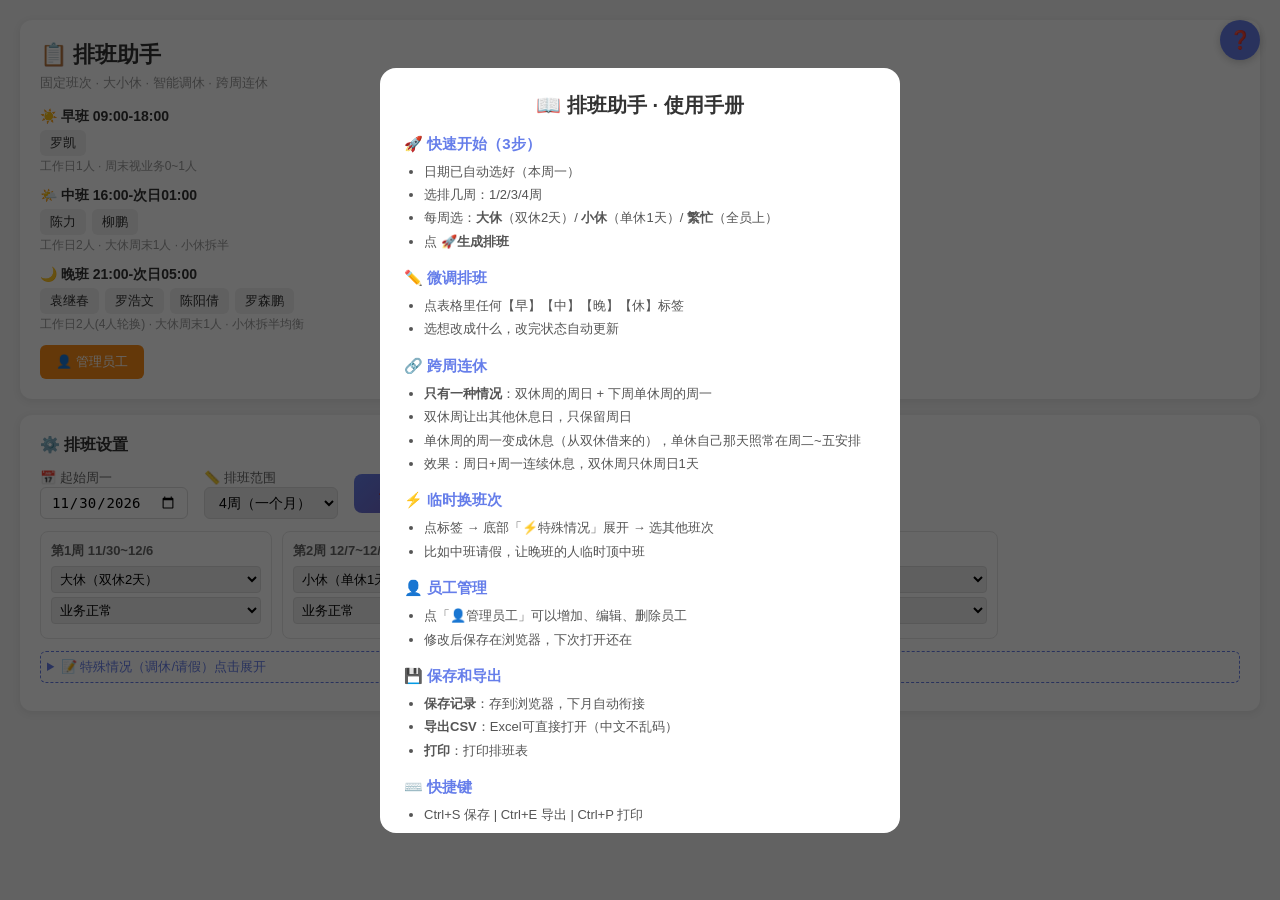
==== commit 2b872126: "v-final: 跨周连休修正 - 取消双休周所有非周日休息日" ====
--- a/local.html
+++ b/local.html
@@ -101,7 +101,6 @@
 .help-section p,.help-section li{font-size:13px;color:#555;line-height:1.8}
 .help-section ul{padding-left:20px}
 .help-close{display:block;margin:12px auto 0;padding:10px 32px;background:#667eea;color:#fff;border:none;border-radius:8px;font-size:15px;cursor:pointer}
-/* 员工管理弹窗 */
 .manage-list{margin:12px 0}
 .manage-item{display:flex;align-items:center;justify-content:space-between;padding:8px;border:1px solid #eee;border-radius:6px;margin-bottom:6px}
 .manage-item .mi-name{font-weight:bold;font-size:14px}
@@ -189,9 +188,9 @@
 <div class="help-section"><h3>🔗 跨周连休</h3>
 <ul>
 <li><b>只有一种情况</b>：双休周的周日 + 下周单休周的周一</li>
-<li>系统自动安排，你也可以手动点周日标签选「🔗跨周连休」</li>
-<li>双休让出1天（只休周日），单休周一休息（借来的），单休自己的1天在周二~五</li>
-<li>这样员工享受周日+周一连续2天休息</li>
+<li>双休周让出其他休息日，只保留周日</li>
+<li>单休周的周一变成休息（从双休借来的），单休自己那天照常在周二~五安排</li>
+<li>效果：周日+周一连续休息，双休周只休周日1天</li>
 </ul></div>
 <div class="help-section"><h3>⚡ 临时换班次</h3>
 <ul>
@@ -216,7 +215,6 @@
 </div>
 
 <script>
-// === 默认员工 ===
 const DEFAULT_EMP=[
 {id:'luokai',name:'罗凯',shift:'day',icon:'☀️'},
 {id:'chenli',name:'陈力',shift:'mid',icon:'🌤️'},
@@ -226,7 +224,6 @@
 {id:'chenyangqian',name:'陈阳倩',shift:'night',icon:'🌙'},
 {id:'luosenpeng',name:'罗森鹏',shift:'night',icon:'🌙'}
 ];
-// 从localStorage加载或用默认
 let EMP=JSON.parse(localStorage.getItem('empData'))||JSON.parse(JSON.stringify(DEFAULT_EMP));
 const SHIFT_NAME={day:'早',mid:'中',night:'晚',rest:'休'};
 const SHIFT_TIME={day:'09:00-18:00',mid:'16:00-次日01:00',night:'21:00-次日05:00'};
@@ -240,10 +237,7 @@
   const t=new Date(),day=t.getDay(),diff=day===0?-6:1-day;
   const mon=new Date(t.getFullYear(),t.getMonth(),t.getDate()+diff);
   document.getElementById('startDate').value=fmtDate(mon);
-  renderEmpDisplay();
-  updateWeekConfigs();
-  buildSpecialGrid();
-  loadLinkState();
+  renderEmpDisplay();updateWeekConfigs();buildSpecialGrid();loadLinkState();
   if(!localStorage.getItem('shiftHelp')){setTimeout(()=>openHelp(),500)}
   document.addEventListener('keydown',function(e){
     if(e.ctrlKey&&e.key==='s'){e.preventDefault();saveRecord()}
@@ -257,7 +251,6 @@
 document.addEventListener('click',function(e){if(e.target.id==='helpOverlay')closeHelp()});
 function printSchedule(){window.print()}
 
-// === 员工显示 ===
 function renderEmpDisplay(){
   const groups={day:{label:'☀️ 早班 09:00-18:00',info:'工作日1人 · 周末视业务0~1人'},mid:{label:'🌤️ 中班 16:00-次日01:00',info:'工作日2人 · 大休周末1人 · 小休拆半'},night:{label:'🌙 晚班 21:00-次日05:00',info:'工作日2人(4人轮换) · 大休周末1人 · 小休拆半均衡'}};
   let html='';
@@ -270,7 +263,6 @@
   document.getElementById('empDisplay').innerHTML=html;
 }
 
-// === 员工管理 ===
 function openManage(){
   let html='<h3>👤 员工管理</h3><div class="manage-list">';
   ['day','mid','night'].forEach(s=>{
@@ -297,31 +289,20 @@
   const name=document.getElementById('newEmpName').value.trim();
   const shift=document.getElementById('newEmpShift').value;
   if(!name){alert('请输入姓名');return}
-  const id='emp_'+Date.now();
-  EMP.push({id,name,shift,icon:SHIFT_ICON[shift]});
+  EMP.push({id:'emp_'+Date.now(),name,shift,icon:SHIFT_ICON[shift]});
   saveEmpData();openManage();renderEmpDisplay();buildSpecialGrid();
 }
-function deleteEmp(id){
-  if(!confirm('确定删除？'))return;
-  EMP=EMP.filter(e=>e.id!==id);
-  saveEmpData();openManage();renderEmpDisplay();buildSpecialGrid();
-}
+function deleteEmp(id){if(!confirm('确定删除？'))return;EMP=EMP.filter(e=>e.id!==id);saveEmpData();openManage();renderEmpDisplay();buildSpecialGrid()}
 function editEmp(id){
   const emp=EMP.find(e=>e.id===id);if(!emp)return;
-  const newName=prompt('修改姓名：',emp.name);
-  if(newName&&newName.trim()){emp.name=newName.trim()}
-  const newShift=prompt('修改班次（输入 day/mid/night）：',emp.shift);
-  if(newShift&&['day','mid','night'].includes(newShift)){emp.shift=newShift;emp.icon=SHIFT_ICON[newShift]}
+  const nn=prompt('修改姓名：',emp.name);if(nn&&nn.trim())emp.name=nn.trim();
+  const ns=prompt('修改班次（输入 day/mid/night）：',emp.shift);
+  if(ns&&['day','mid','night'].includes(ns)){emp.shift=ns;emp.icon=SHIFT_ICON[ns]}
   saveEmpData();openManage();renderEmpDisplay();buildSpecialGrid();
 }
-function resetEmp(){
-  if(!confirm('恢复为默认7人？'))return;
-  EMP=JSON.parse(JSON.stringify(DEFAULT_EMP));
-  saveEmpData();openManage();renderEmpDisplay();buildSpecialGrid();
-}
+function resetEmp(){if(!confirm('恢复为默认7人？'))return;EMP=JSON.parse(JSON.stringify(DEFAULT_EMP));saveEmpData();openManage();renderEmpDisplay();buildSpecialGrid()}
 function saveEmpData(){localStorage.setItem('empData',JSON.stringify(EMP))}
 
-// === 周配置 ===
 function updateWeekConfigs(){
   const n=parseInt(document.getElementById('weekCount').value);
   const startStr=document.getElementById('startDate').value;
@@ -342,7 +323,6 @@
 function fmtShort(d){return(d.getMonth()+1)+'/'+d.getDate()}
 function fmtDate(d){return d.getFullYear()+'-'+String(d.getMonth()+1).padStart(2,'0')+'-'+String(d.getDate()).padStart(2,'0')}
 
-// === 特殊情况 ===
 function buildSpecialGrid(){
   let html='';
   EMP.forEach(e=>{
@@ -356,7 +336,6 @@
   document.getElementById('specialGrid').innerHTML=html;
 }
 
-// === 核心排班 ===
 function generate(){
   const startStr=document.getElementById('startDate').value;
   if(!startStr){alert('请选择起始日期');return}
@@ -402,7 +381,6 @@
     else if(wtype==='small'){assignSmallRest(week,midRotate,nightRotate,leaves)}
     allWeeks.push(week);
   }
-  // 跨周连休：只有双休周日+单休周一
   applyCrossWeekRest();
   applyBusyCompensation(inheritDebt,comps);
   localStorage.setItem('midRotate',String(midRotate));
@@ -410,99 +388,75 @@
   renderAll();
 }
 
-// === 大休 ===
 function assignBigRest(week,midR,nightR,biz,leaves){
   const dayE=EMP.filter(e=>e.shift==='day'&&!isLeaveAll(e.id,week,leaves));
   const midE=EMP.filter(e=>e.shift==='mid'&&!isLeaveAll(e.id,week,leaves));
   const nightE=EMP.filter(e=>e.shift==='night'&&!isLeaveAll(e.id,week,leaves));
-  // 早班
-  dayE.forEach(e=>{
-    if(biz==='light'){setRest(week,e.id,[5,6])}
-    else{setRest(week,e.id,[3,4])}
-  });
-  // 中班：A休周五六，B休周二三（轮换）
-  if(midE.length===2){
-    const a=midR%2,b=1-a;
-    setRest(week,midE[a].id,[4,5]);
-    setRest(week,midE[b].id,[1,2]);
-  }else if(midE.length===1){setRest(week,midE[0].id,[4,5])}
-  // 晚班：4位置轮换，每天保证2人
+  dayE.forEach(e=>{if(biz==='light'){setRest(week,e.id,[5,6])}else{setRest(week,e.id,[3,4])}});
+  if(midE.length===2){const a=midR%2,b=1-a;setRest(week,midE[a].id,[4,5]);setRest(week,midE[b].id,[1,2])}
+  else if(midE.length===1){setRest(week,midE[0].id,[4,5])}
   if(nightE.length>=4){
     const slots=[[4,5],[5,6],[0,1],[2,3]];
-    for(let i=0;i<nightE.length&&i<4;i++){
-      const si=(nightR+i)%4;
-      setRest(week,nightE[i].id,slots[si]);
-    }
+    for(let i=0;i<nightE.length&&i<4;i++){setRest(week,nightE[i].id,slots[(nightR+i)%4])}
   }else if(nightE.length===3){
     const slots=[[4,5],[0,1],[2,3]];
     for(let i=0;i<3;i++){setRest(week,nightE[i].id,slots[(nightR+i)%3])}
-  }else if(nightE.length===2){
-    setRest(week,nightE[0].id,[4,5]);setRest(week,nightE[1].id,[1,2]);
-  }
-}
-
-// === 小休 ===
+  }else if(nightE.length===2){setRest(week,nightE[0].id,[4,5]);setRest(week,nightE[1].id,[1,2])}
+}
+
 function assignSmallRest(week,midR,nightR,leaves){
   const dayE=EMP.filter(e=>e.shift==='day'&&!isLeaveAll(e.id,week,leaves));
   const midE=EMP.filter(e=>e.shift==='mid'&&!isLeaveAll(e.id,week,leaves));
   const nightE=EMP.filter(e=>e.shift==='night'&&!isLeaveAll(e.id,week,leaves));
-  // 早班周日休
   dayE.forEach(e=>{week.days[6].emps[e.id].status='rest'});
-  // 中班拆半
-  if(midE.length===2){
-    const a=midR%2,b=1-a;
-    week.days[5].emps[midE[a].id].status='rest';
-    week.days[6].emps[midE[b].id].status='rest';
-  }else if(midE.length===1){week.days[6].emps[midE[0].id].status='rest'}
-  // 晚班拆半均衡
+  if(midE.length===2){const a=midR%2,b=1-a;week.days[5].emps[midE[a].id].status='rest';week.days[6].emps[midE[b].id].status='rest'}
+  else if(midE.length===1){week.days[6].emps[midE[0].id].status='rest'}
   if(nightE.length>=4){
-    const order=[];
-    for(let i=0;i<nightE.length;i++){order.push((nightR+i)%nightE.length)}
+    const order=[];for(let i=0;i<nightE.length;i++){order.push((nightR+i)%nightE.length)}
     const sorted=nightE.map((_,i)=>i).sort((a,b)=>order[a]-order[b]);
     for(let i=0;i<2;i++){week.days[5].emps[nightE[sorted[i]].id].status='rest'}
     for(let i=2;i<4;i++){week.days[6].emps[nightE[sorted[i]].id].status='rest'}
-  }else if(nightE.length>=2){
-    week.days[5].emps[nightE[0].id].status='rest';
-    week.days[6].emps[nightE[1].id].status='rest';
-  }
+  }else if(nightE.length>=2){week.days[5].emps[nightE[0].id].status='rest';week.days[6].emps[nightE[1].id].status='rest'}
 }
 
 function setRest(week,eid,days){days.forEach(d=>{week.days[d].emps[eid].status='rest'})}
 
-// === 跨周连休：只有双休周日 + 单休周一 ===
+// 跨周连休核心逻辑：只允许双休周日+单休周一
+// 规则：如果某员工跨周连休，双休周只允许周日休息，其他所有休息日全部取消
 function applyCrossWeekRest(){
   crossLinks=[];
   for(let w=0;w<allWeeks.length-1;w++){
-    if(allWeeks[w].type!=='big'||allWeeks[w+1].type!=='small')continue;
+    // 只处理：本周大休 + 下周小休
+    if(allWeeks[w].type!=='big'||allWeeks[w+1].type!=='small') continue;
     const thisWeek=allWeeks[w],nextWeek=allWeeks[w+1];
     EMP.forEach(emp=>{
-      // 找这个员工在大休周的2天休息
+      // 统计该员工在大休周有几天休息
       const restDays=[];
-      thisWeek.days.forEach((d,i)=>{if(d.emps[emp.id].status==='rest')restDays.push(i)});
-      if(restDays.length<2)return;
-      // 检查下周一是否可以休（班次人手够不够）
+      thisWeek.days.forEach((d,i)=>{if(d.emps[emp.id].status==='rest') restDays.push(i)});
+      // 必须有2天休息才值得跨周（让出1天）
+      if(restDays.length<2) return;
+      // 检查下周一是否有足够人手（该员工休息后同班次还够不够人）
       const monDay=nextWeek.days[0];
-      if(monDay.emps[emp.id].status==='rest')return; // 已经是休息
+      if(monDay.emps[emp.id].status==='rest') return;
       const onDuty=EMP.filter(e=>e.shift===emp.shift&&monDay.emps[e.id].status!=='rest'&&e.id!==emp.id).length;
       const need=emp.shift==='day'?1:2;
-      if(onDuty<need)return; // 人手不够，不能跨周
-      // 执行跨周连休：大休让出1天（去掉非周日的那天），只保留周日
-      const nonSunRest=restDays.filter(d=>d!==6);
-      if(nonSunRest.length===0)return; // 没有非周日的休息可以让出
-      // 取消大休周的一天休息（让出去）
-      thisWeek.days[nonSunRest[0]].emps[emp.id].status=emp.shift;
-      // 确保周日是休息
+      if(onDuty<need) return;
+      // ★ 核心：取消双休周所有非周日的休息日（全部改回上班）
+      for(let d=0;d<6;d++){
+        if(thisWeek.days[d].emps[emp.id].status==='rest'){
+          thisWeek.days[d].emps[emp.id].status=emp.shift;
+        }
+      }
+      // 只保留周日休息
       thisWeek.days[6].emps[emp.id].status='rest';
-      // 下周一设为休息
+      // 下周一设为休息（从双休借来的）
       nextWeek.days[0].emps[emp.id].status='rest';
-      // 下周单休自己的那天不动（在周二~五正常安排，不需要取消）
-      // 但如果下周一本来就有人在周一休息（小休安排的），那不用管
+      // 单休周自己的那天休息不受影响（在周二~五由assignSmallRest安排）
       crossLinks.push({wIdx1:w,dIdx1:6,wIdx2:w+1,dIdx2:0,empId:emp.id});
     });
   }
 }
 
-// === 繁忙补休 ===
 function applyBusyCompensation(inheritDebt,comps){
   const debt={};
   EMP.forEach(e=>{debt[e.id]=(inheritDebt[e.id]||0)+(comps[e.id]||0)});
@@ -516,10 +470,7 @@
       for(let d=0;d<5&&debt[e.id]>0;d++){
         if(week.days[d].emps[e.id].status==='rest')continue;
         const on=EMP.filter(emp=>emp.shift===e.shift&&week.days[d].emps[emp.id].status!=='rest'&&emp.id!==e.id).length;
-        if(on>=(e.shift==='day'?1:2)){
-          week.days[d].emps[e.id].status='rest';debt[e.id]--;
-          adjustLog.push({wIdx,dIdx:d,empId:e.id,from:e.shift,to:'rest',type:'comp'});
-        }
+        if(on>=(e.shift==='day'?1:2)){week.days[d].emps[e.id].status='rest';debt[e.id]--;adjustLog.push({wIdx,dIdx:d,empId:e.id,from:e.shift,to:'rest',type:'comp'})}
       }
     });
   });
@@ -531,7 +482,6 @@
   return week.days.every(d=>f&&t&&d.dateStr>=f&&d.dateStr<=t);
 }
 
-// === 渲染 ===
 function renderAll(){
   document.getElementById('resultCard').style.display='block';
   document.getElementById('summaryCard').style.display='block';
@@ -565,7 +515,6 @@
         html+='<td>'+getWeekStatus(week,emp,wIdx)+'</td></tr>';
       });
     });
-    // 统计
     html+='<tr class="stat-row"><td style="text-align:right;color:#999">在岗总人数</td>';
     for(let d=0;d<7;d++){html+='<td>'+EMP.filter(e=>week.days[d].emps[e.id]&&week.days[d].emps[e.id].status!=='rest').length+'人</td>'}
     html+='<td></td></tr>';
@@ -588,10 +537,10 @@
   const rd=[];week.days.forEach((d,i)=>{if(d.emps[emp.id]&&d.emps[emp.id].status==='rest')rd.push(i)});
   const hasCO=crossLinks.some(c=>c.wIdx1===wIdx&&c.empId===emp.id);
   const hasCI=crossLinks.some(c=>c.wIdx2===wIdx&&c.empId===emp.id);
-  if(hasCO)return '<span class="s-tag cross">🔗跨周连休→</span><br><small>'+rd.map(d=>DAY_NAMES[d]).join('+')+'→下周一</small>';
+  if(hasCO)return '<span class="s-tag cross">🔗跨周连休→</span><br><small>周日→下周一</small>';
   if(hasCI){
     const otherRest=rd.filter(d=>d!==0);
-    return '<span class="s-tag cross">←🔗跨周</span><br><small>上周日+周一'+(otherRest.length>0?'+'+otherRest.map(d=>DAY_NAMES[d]).join('+'):'')+'</small>';
+    return '<span class="s-tag cross">←🔗跨周</span><br><small>上周日+周一'+(otherRest.length?'+'+otherRest.map(d=>DAY_NAMES[d]).join('+'):'')+'</small>';
   }
   if(rd.length===0)return '<span class="s-tag none">⛔ 无休</span>';
   if(rd.length===1)return '<span class="s-tag single">🟡 单休</span><br><small>'+DAY_NAMES[rd[0]]+'</small>';
@@ -602,22 +551,18 @@
   return '<span class="s-tag double">🟢 '+rd.length+'天休</span><br><small>'+rd.map(d=>DAY_NAMES[d]).join('+')+'</small>';
 }
 
-// === 弹窗 ===
 function openCellModal(wIdx,dIdx,empId){
   const week=allWeeks[wIdx],day=week.days[dIdx],emp=EMP.find(e=>e.id===empId);
   if(!emp||!day.emps[empId])return;
   const cur=day.emps[empId].status;
   let html='<h3>'+emp.name+' · 第'+(wIdx+1)+'周'+DAY_NAMES[dIdx]+' ('+fmtShort(day.date)+')</h3>';
   html+='<div class="modal-sub">默认：'+emp.icon+SHIFT_NAME[emp.shift]+' | 当前：'+(cur==='rest'?'😴休息':SHIFT_NAME[cur])+'</div>';
-  // 主选项
   html+='<div class="opt-item'+(cur==='rest'?' current':'')+'" onclick="setCell('+wIdx+','+dIdx+',\''+empId+'\',\'rest\')">😴 休息</div>';
-  // 跨周连休：只允许双休周日+单休周一
+  // 跨周连休：只允许双休周日+下周单休周一
   if(dIdx===6&&wIdx<allWeeks.length-1&&allWeeks[wIdx].type==='big'&&allWeeks[wIdx+1].type==='small'){
-    html+='<div class="opt-item cross-opt" onclick="setCrossLink('+wIdx+','+dIdx+',\''+empId+'\',\'next\')">🔗 周日休+下周一跨周连休（双休让出1天）</div>';
+    html+='<div class="opt-item cross-opt" onclick="setCrossLink('+wIdx+','+dIdx+',\''+empId+'\')">🔗 周日+下周一跨周连休（本周只休周日）</div>';
   }
-  // 默认班次
   html+='<div class="opt-item'+(cur===emp.shift?' current':'')+'" onclick="setCell('+wIdx+','+dIdx+',\''+empId+'\',\''+emp.shift+'\')">'+emp.icon+' '+SHIFT_NAME[emp.shift]+' '+SHIFT_TIME[emp.shift]+' ← 默认</div>';
-  // 特殊折叠
   const others=['day','mid','night'].filter(s=>s!==emp.shift);
   html+='<div class="special-toggle" onclick="this.nextElementSibling.classList.toggle(\'show\')">⚡ 特殊情况：临时换其他班次 ▼</div>';
   html+='<div class="special-opts">';
@@ -641,29 +586,29 @@
   closeModal();renderAll();
 }
 
-function setCrossLink(wIdx,dIdx,empId,dir){
+// 手动点击跨周连休：取消双休周所有非周日休息，只保留周日+下周一
+function setCrossLink(wIdx,dIdx,empId){
   const emp=EMP.find(e=>e.id===empId);
-  if(dir==='next'){
-    // 双休周让出1天：去掉非周日的休息，只保留周日
-    const thisWeek=allWeeks[wIdx];
-    const restDays=[];
-    thisWeek.days.forEach((d,i)=>{if(d.emps[empId].status==='rest')restDays.push(i)});
-    const nonSun=restDays.filter(d=>d!==6);
-    if(nonSun.length>0){thisWeek.days[nonSun[0]].emps[empId].status=emp.shift}
-    thisWeek.days[6].emps[empId].status='rest';
-    // 下周一休息
-    allWeeks[wIdx+1].days[0].emps[empId].status='rest';
-    crossLinks=crossLinks.filter(c=>!(c.empId===empId&&c.wIdx1===wIdx));
-    crossLinks.push({wIdx1:wIdx,dIdx1:6,wIdx2:wIdx+1,dIdx2:0,empId});
-    adjustLog.push({wIdx,dIdx:6,empId,from:'',to:'cross',type:'cross_link'});
+  const thisWeek=allWeeks[wIdx];
+  // ★ 取消双休周所有非周日的休息日
+  for(let d=0;d<6;d++){
+    if(thisWeek.days[d].emps[empId].status==='rest'){
+      thisWeek.days[d].emps[empId].status=emp.shift;
+    }
   }
+  // 周日保持休息
+  thisWeek.days[6].emps[empId].status='rest';
+  // 下周一休息
+  allWeeks[wIdx+1].days[0].emps[empId].status='rest';
+  crossLinks=crossLinks.filter(c=>!(c.empId===empId&&c.wIdx1===wIdx));
+  crossLinks.push({wIdx1:wIdx,dIdx1:6,wIdx2:wIdx+1,dIdx2:0,empId});
+  adjustLog.push({wIdx,dIdx:6,empId,from:'',to:'cross',type:'cross_link'});
   closeModal();renderAll();
 }
 
 function closeModal(){document.getElementById('cellModal').classList.remove('show')}
 document.addEventListener('click',function(e){if(e.target.id==='cellModal')closeModal()});
 
-// === 总览 ===
 function renderSummary(){
   let html='<table class="summary-table"><thead><tr><th>姓名</th><th>班次</th>';
   allWeeks.forEach((_,i)=>{html+='<th>第'+(i+1)+'周</th>'});
@@ -697,7 +642,6 @@
   document.getElementById('summaryOutput').innerHTML=html;
 }
 
-// === 调整追踪 ===
 function renderAdjLog(){
   if(!adjustLog.length){document.getElementById('adjOutput').innerHTML='<div style="color:#999;text-align:center">暂无调整</div>';return}
   let html='';
@@ -713,7 +657,6 @@
   document.getElementById('adjOutput').innerHTML=html;
 }
 
-// === 导出CSV ===
 function exportCSV(){
   if(!allWeeks.length){alert('请先生成排班');return}
   let csv='\uFEFF姓名,班次';
@@ -730,7 +673,6 @@
   a.download='排班表_'+fmtDate(allWeeks[0].days[0].date)+'.csv';a.click();
 }
 
-// === 保存+衔接 ===
 function saveRecord(){
   if(!allWeeks.length){alert('请先生成排班');return}
   const last=allWeeks[allWeeks.length-1],debt={};
